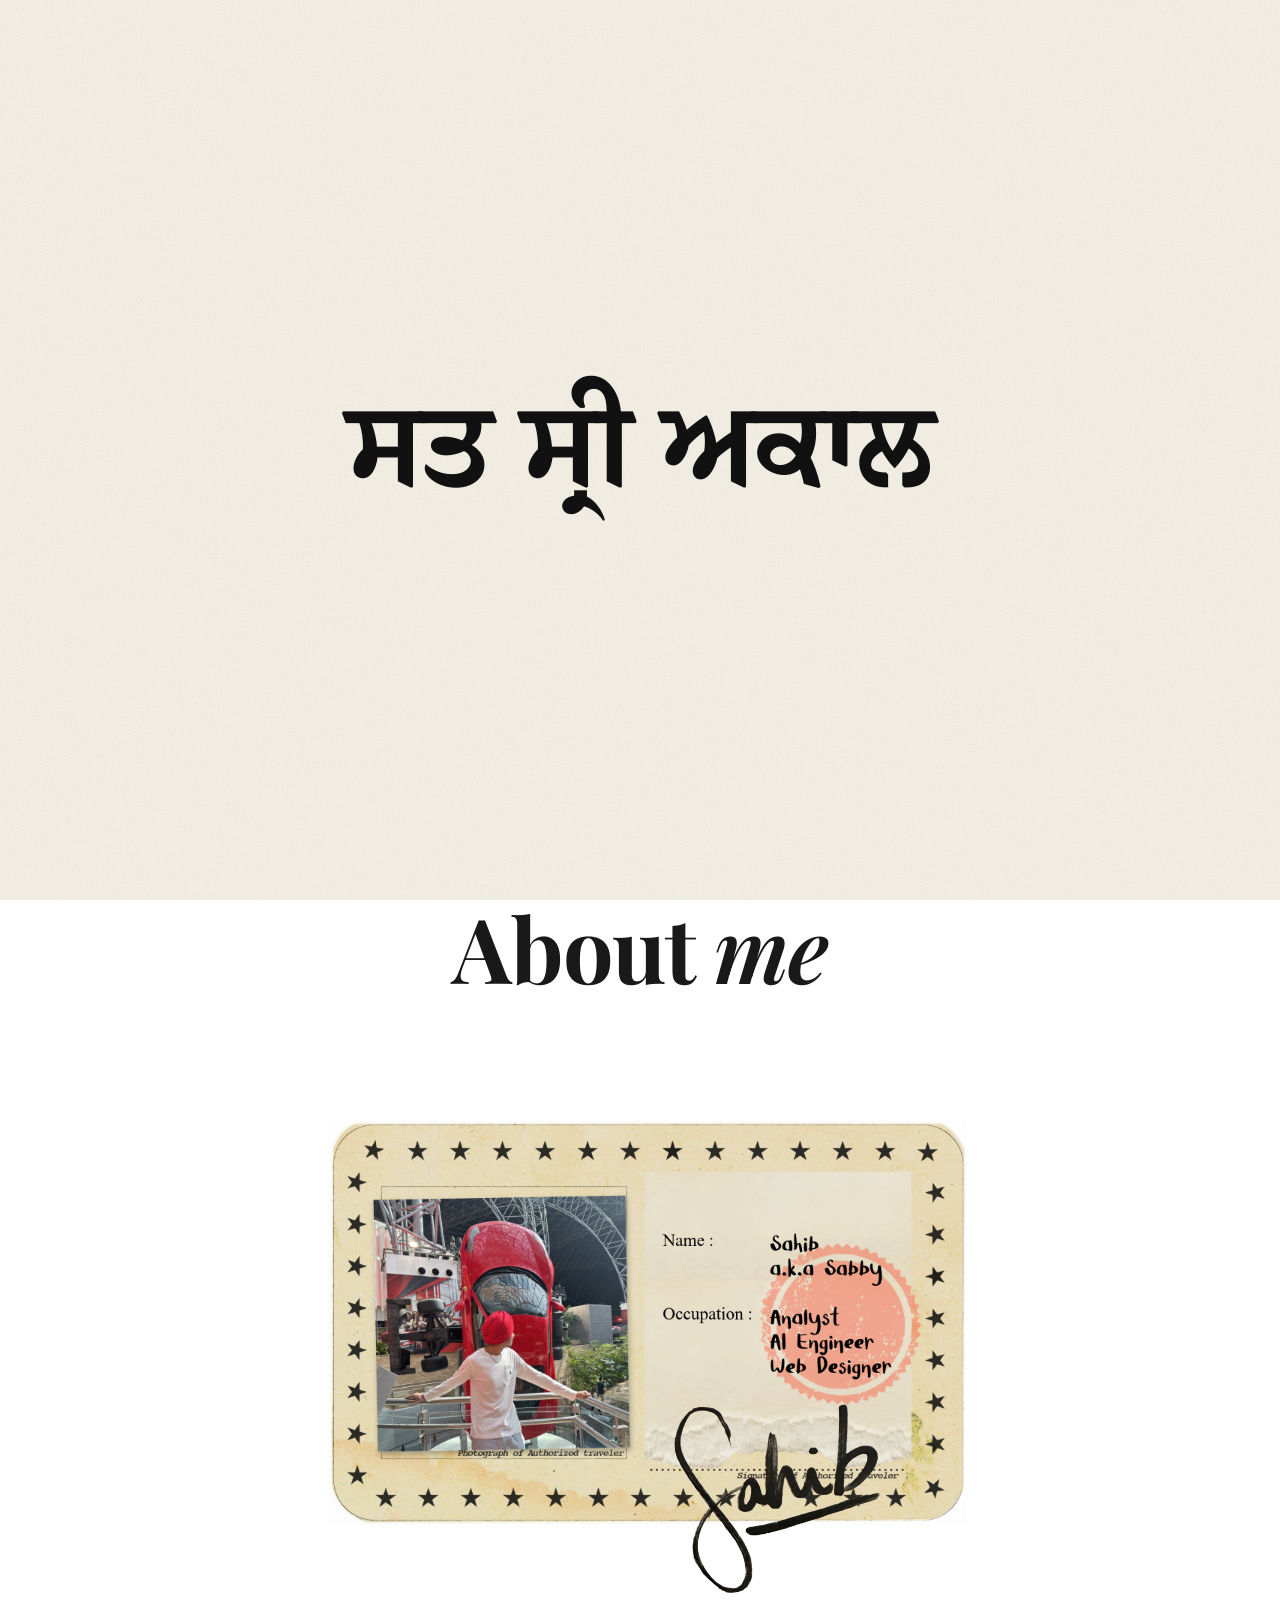
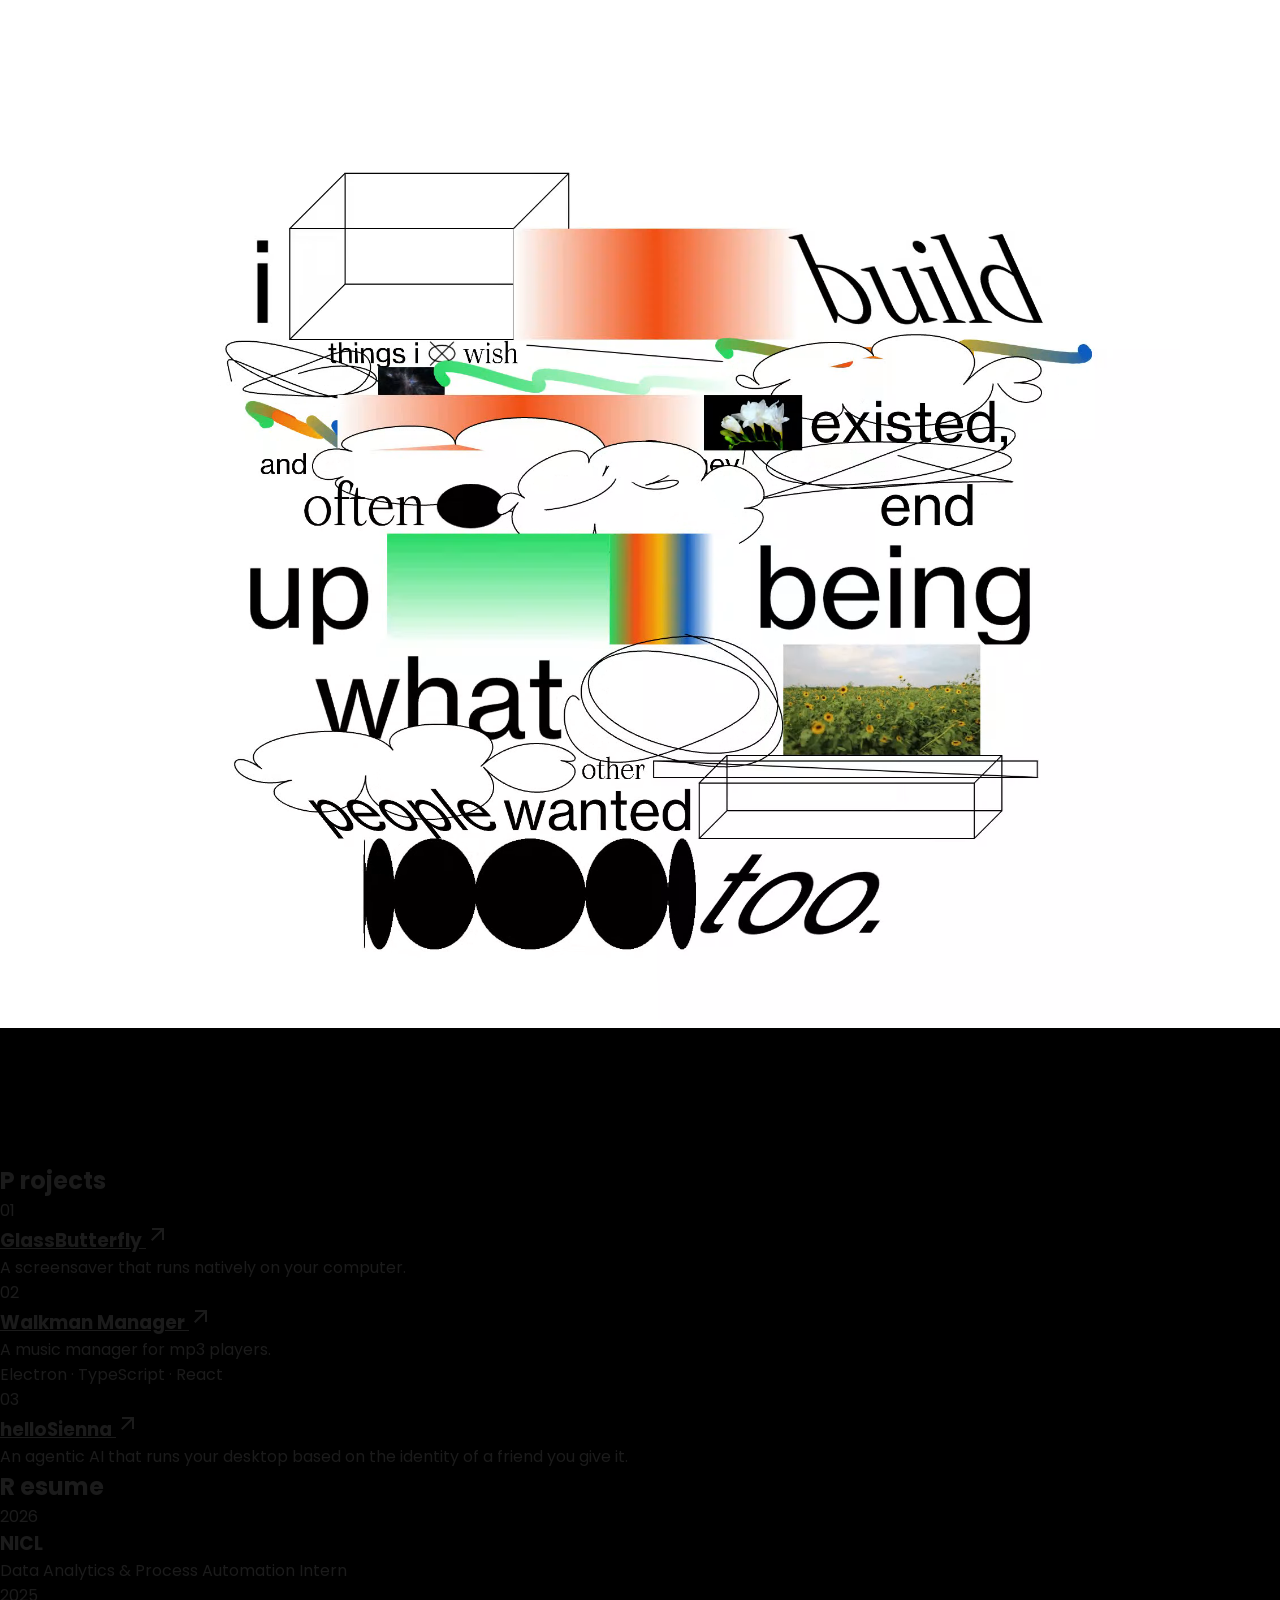
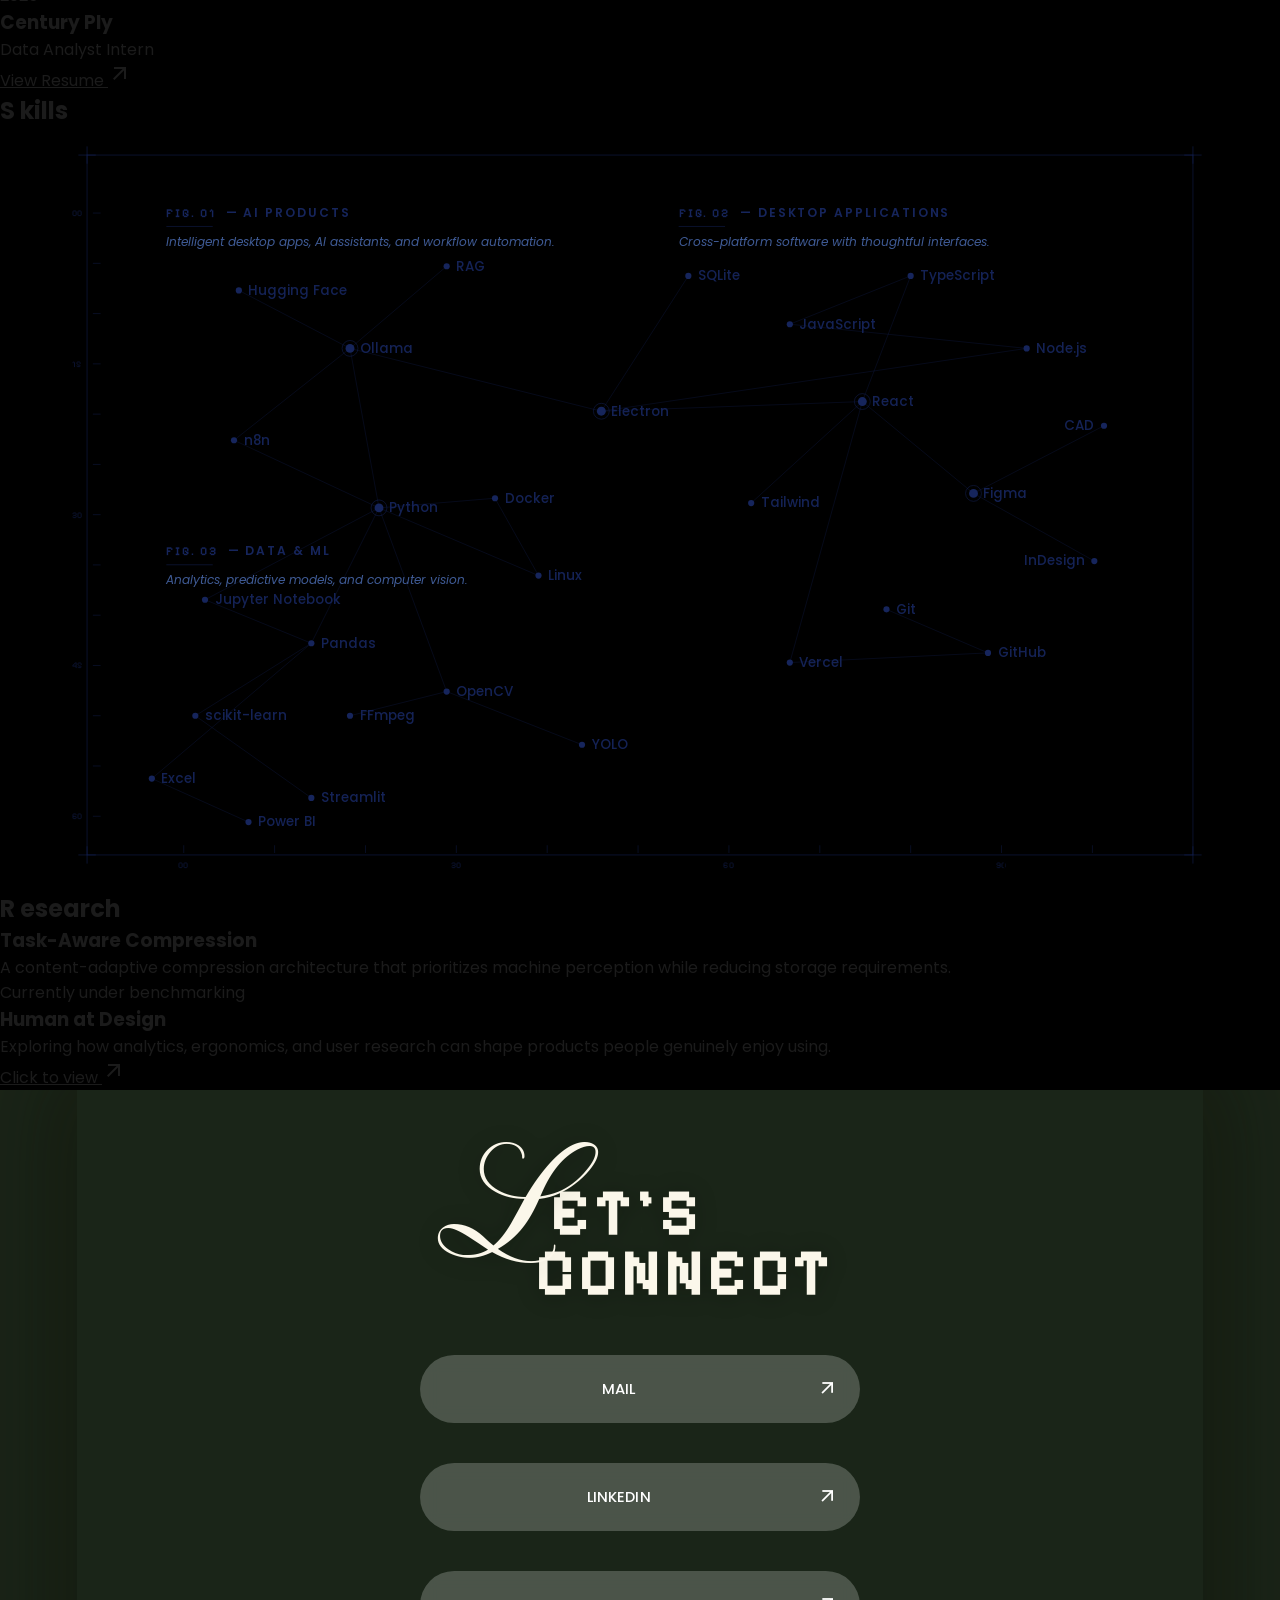
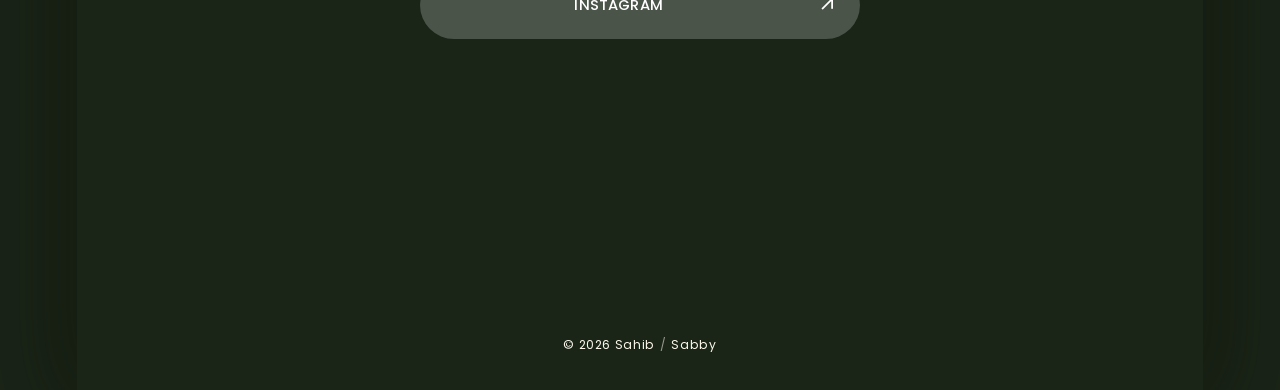
==== index.html @ c828c427 "skills page redesign" ====
<!DOCTYPE html>
<html lang="en" class="no-js">

<head>
    <script>/* as early as possible: marks that JS is alive, so the hero
       header can stay hidden during the intro (fails open without JS) */
    document.documentElement.className =
        document.documentElement.className.replace('no-js', 'js');
    /* self-healing: if hero.js never runs (404, blocked, offline),
       reveal the header anyway so the site is never left without
       navigation. In the normal path hero.js finishes the intro well
       before this timer, so this is a silent no-op. */
    setTimeout(function () {
        if (!document.body.classList.contains('intro-done')) {
            document.body.classList.add('intro-done');
        }
    }, 7000);</script>
    <meta charset="UTF-8">
    <meta name="viewport" content="width=device-width, initial-scale=1.0">
    <meta name="description" content="Sahib Preet Singh — Analyst, Developer & Designer building products where AI, data, design and human experience intersect.">
    <title>Sahib Preet Singh — Analyst · Developer · Designer</title>

    <!-- browser tab / favicon -->
    <link rel="icon" type="image/png" href="assets/logo.png">
    <link rel="apple-touch-icon" href="assets/logo.png">

    <!-- Fonts -->
    <link rel="preconnect" href="https://fonts.googleapis.com">
    <link rel="preconnect" href="https://fonts.gstatic.com" crossorigin>
    <link href="https://fonts.googleapis.com/css2?family=Imperial+Script&family=Pixelify+Sans:wght@400..700&family=Poppins:ital,wght@0,300;0,400;0,500;0,600;0,700;1,400;1,500&family=Playfair+Display:wght@700&family=Noto+Serif+Devanagari:wght@700&family=Noto+Serif+Gurmukhi:wght@700&display=swap" rel="stylesheet">
    <link rel="stylesheet" href="https://fonts.googleapis.com/css2?family=Material+Symbols+Outlined:opsz,wght,FILL,GRAD@20..48,100..700,0..1,-50..200&icon_names=arrow_outward">

    <link rel="stylesheet" href="css/main.css?v=5">
    <link rel="stylesheet" href="css/hero.css?v=6">
    <link rel="stylesheet" href="css/about.css?v=8">
    <link rel="stylesheet" href="css/contact.css?v=2">
    <link rel="stylesheet" href="css/skills.css?v=2">

    <!-- Critical hero fallback: guarantees the full-screen cream hero
         even if a stylesheet is missing, stale-cached, or served with a
         mismatched version. Values mirror css/hero.css — design unchanged. -->
    <style>
        #hero{
            position:relative;
            width:100%;
            height:100vh;
            height:100svh;
            min-height:560px;
            overflow:hidden;
            background:#F5F1E6;
            color:#111111;
        }
        #garden-canvas{
            position:absolute;
            inset:0;
            width:100%;
            height:100%;
            display:block;
            z-index:1;
        }
        #greeting{
            position:absolute;
            inset:0;
            display:flex;
            align-items:center;
            justify-content:center;
            z-index:2;
            pointer-events:none;
        }
        .greet-word{
            font-family:"Playfair Display",Georgia,serif;
            font-weight:700;
            color:#111111;
        }
        .sr-only{
            position:absolute;
            width:1px;
            height:1px;
            margin:-1px;
            padding:0;
            overflow:hidden;
            clip:rect(0 0 0 0);
            white-space:nowrap;
            border:0;
        }
        /* No-JS / JS-error hero: clean cream + readable type.
           Removed by hero.js the instant the script is alive. */
        .hero-fallback{
            position:absolute;
            inset:0;
            z-index:2;
            display:flex;
            flex-direction:column;
            align-items:center;
            justify-content:center;
            text-align:center;
            font-family:"Playfair Display",Georgia,serif;
            color:#111111;
        }
        .hero-fallback__eyebrow{
            margin:0 0 .25em;
            font-size:clamp(18px,2.4vw,30px);
        }
        .hero-fallback__name{
            margin:0;
            font-weight:700;
            line-height:1;
            letter-spacing:-.02em;
            font-size:clamp(64px,12vw,170px);
        }

        /* Header is hidden during the intro whenever JS is alive
           (html.js is set in <head>). Without JS it simply shows. */
        .js .hero-top{
            opacity:0;
            transition:opacity .6s ease .25s;
        }
        .js body.intro-done .hero-top{
            opacity:1;
        }
    </style>
</head>

<body>

    <!-- ================= HERO ================= -->

    <section id="hero">

        <!-- subtle paper grain on the cream background, UNDER the
             Typegarden canvas (background textured, artwork crisp).
             Inline SVG (not a CSS url() filter) so it renders on every
             browser incl. iOS Safari. Self-contained structural styles —
             visible even if stylesheets fail, never interactive. -->
        <svg id="paper-grain" aria-hidden="true"
             style="position:absolute;inset:0;width:100%;height:100%;z-index:0;pointer-events:none;will-change:transform">
            <filter id="paper-noise" x="0" y="0" width="100%" height="100%">
                <feTurbulence type="fractalNoise" baseFrequency="0.9"
                              numOctaves="2" stitchTiles="stitch" result="noise"/>
                <feColorMatrix in="noise" type="matrix"
                    values="0.33 0.33 0.34 0 0
                            0.33 0.33 0.34 0 0
                            0.33 0.33 0.34 0 0
                            0 0 0 0.18 0"/>
            </filter>
            <rect width="100%" height="100%" filter="url(#paper-noise)"/>
        </svg>

        <!-- Typegarden canvas: draws SAHIB + the procedural garden,
             layering plants BEHIND (layer 0) and IN FRONT (layer 1)
             of the letters, exactly like hmm.html -->
        <canvas id="garden-canvas" aria-hidden="true"></canvas>

        <!-- minimalist top bar: appears once the intro finishes -->
        <header class="hero-top">

            <a class="hero-top__name" href="#hero">Sahib&nbsp;Preet&nbsp;Singh</a>

            <nav class="hero-top__nav" aria-label="Section navigation">
                <a href="#about">About</a>
                <a href="#projects">Projects</a>
                <a href="#resume">Resume</a>
                <a href="#skills">Skills</a>
                <a href="#research">Research</a>
                <a href="#socials">Socials</a>
            </nav>

        </header>

        <!-- no-JS / JS-error fallback typography; hero.js removes it -->
        <div class="hero-fallback" id="hero-fallback">
            <p class="hero-fallback__eyebrow">heyy! I&#8217;m</p>
            <p class="hero-fallback__name">SAHIB</p>
        </div>

        <!-- multilingual greeting loop (runs once, then is removed) -->
        <div id="greeting" aria-hidden="true">
            <span class="greet-word" id="greet-word"></span>
        </div>

        <!-- real heading for screen readers + SEO (canvas hero text above) -->
        <h1 class="sr-only">heyyy I&#8217;m Sahib Preet Singh</h1>

    </section>




    <!-- ================= ABOUT ================= -->

    <section id="about" class="section">

        <div class="about-wrap">

            <h2 class="about-title">About <em>me</em></h2>

            <!-- vintage ID card — finished artwork, shown bare (no frame);
                 the handwritten signature is overlaid on top like a
                 physical signing and deliberately hangs past the edge -->
            <figure class="about-card">
                <img src="assets/card.png" width="1920" height="1080"
                     alt="Vintage travel ID card — Sahib a.k.a Sabby, occupation: Analyst, AI Engineer, Web Designer"
                     decoding="async" loading="lazy">
                <img class="about-card__signature" src="assets/signature.png"
                     alt="" aria-hidden="true"
                     decoding="async" loading="lazy">
            </figure>

        </div>

        <!-- animated statement (WebM): the sentence is drawn by the
             animation itself, so it is not repeated as HTML text -->
        <div class="about-statement">
            <video class="about-construct" src="assets/about-construct.webm"
                   autoplay muted loop playsinline
                   preload="metadata"
                   disablepictureinpicture disableremoteplayback
                   aria-label="i build things i wish existed, and they often end up being what other people wanted too."></video>
        </div>

    </section>





    <!-- ================= PROJECTS ================= -->

    <section id="projects" class="section">

        <div class="section__inner">

            <h2 class="section-title" data-reveal>
                <span class="section-title__cap">P</span>
                <span class="section-title__rest">rojects</span>
            </h2>

            <ol class="projects">

                <!-- 01 -->
                <li class="project" data-reveal>
                    <p class="project__index">01</p>
                    <h3 class="project__title">
                        <a href="https://glassbutterfly.vercel.app/" class="arrow-link" target="_blank" rel="noopener">
                            GlassButterfly
                            <span class="arrow material-symbols-outlined" aria-hidden="true">arrow_outward</span>
                        </a>
                    </h3>
                    <p class="project__desc lede">
                        A screensaver that runs natively on your computer.
                    </p>
                    <figure class="project__shot">
                        <img src="assets/glassbutterfly.png" alt="GlassButterfly screenshot"
                             onerror="this.remove()">
                        <span class="placeholder" data-label="assets/glassbutterfly.png"></span>
                    </figure>
                </li>

                <!-- 02 -->
                <li class="project" data-reveal>
                    <p class="project__index">02</p>
                    <h3 class="project__title">
                        <a href="https://github.com/sabby13/Manager" class="arrow-link" target="_blank" rel="noopener">
                            Walkman Manager
                            <span class="arrow material-symbols-outlined" aria-hidden="true">arrow_outward</span>
                        </a>
                    </h3>
                    <p class="project__desc lede">
                        A music manager for mp3 players.
                    </p>
                    <figure class="project__shot">
                        <img src="assets/walkman-manager.png" alt="Walkman Manager screenshot"
                             onerror="this.remove()">
                        <span class="placeholder" data-label="assets/walkman-manager.png"></span>
                    </figure>
                    <p class="project__stack">Electron &middot; TypeScript &middot; React</p>
                </li>

                <!-- 03 -->
                <li class="project" data-reveal>
                    <p class="project__index">03</p>
                    <h3 class="project__title">
                        <a href="https://hellosienna.vercel.app/" class="arrow-link" target="_blank" rel="noopener">
                            helloSienna
                            <span class="arrow material-symbols-outlined" aria-hidden="true">arrow_outward</span>
                        </a>
                    </h3>
                    <p class="project__desc lede">
                        An agentic AI that runs your desktop based on the identity
                        of a friend you give it.
                    </p>
                    <figure class="project__shot">
                        <img src="assets/hellosienna.png" alt="helloSienna screenshot"
                             onerror="this.remove()">
                        <span class="placeholder" data-label="assets/hellosienna.png"></span>
                    </figure>
                </li>

            </ol>

        </div>

    </section>





    <!-- ================= RESUME ================= -->

    <section id="resume" class="section">

        <div class="section__inner">

            <h2 class="section-title" data-reveal>
                <span class="section-title__cap">R</span>
                <span class="section-title__rest">esume</span>
            </h2>

            <ol class="timeline">

                <li class="timeline__item" data-reveal>
                    <span class="timeline__year">2026</span>
                    <div class="timeline__body">
                        <h3 class="timeline__org">NICL</h3>
                        <p class="timeline__role lede">Data Analytics &amp; Process Automation Intern</p>
                    </div>
                </li>

                <li class="timeline__item" data-reveal>
                    <span class="timeline__year">2025</span>
                    <div class="timeline__body">
                        <h3 class="timeline__org">Century Ply</h3>
                        <p class="timeline__role lede">Data Analyst Intern</p>
                    </div>
                </li>

            </ol>

            <div class="resume-cta" data-reveal>
                <a href="assets/Sahib_Analyst_CV.pdf" class="pill arrow-link" target="_blank" rel="noopener">
                    View Resume
                    <span class="arrow material-symbols-outlined" aria-hidden="true">arrow_outward</span>
                </a>
            </div>

        </div>

    </section>





    <!-- ================= SKILLS ================= -->

    <section id="skills" class="section">

        <div class="section__inner">

            <h2 class="section-title section-title--left" data-reveal>
                <span class="section-title__cap">S</span>
                <span class="section-title__rest">kills</span>
            </h2>

        <div class="chart-wrap">

            <!-- desktop: the full plate -->
            <div class="chart-plate">

        <svg class="chart chart--main" viewBox="0 0 1200 790" role="img"
             aria-label="Skills constellation chart: FIG. 01 AI Products, FIG. 02 Desktop Applications, FIG. 03 Data and ML — technologies linked by how they are actually used together">
          <rect class="chart__frame" x="28" y="28" width="1144" height="724"/><g class="chart__reg"><line x1="19" y1="28" x2="37" y2="28"/><line x1="28" y1="19" x2="28" y2="37"/></g><g class="chart__reg"><line x1="1163" y1="28" x2="1181" y2="28"/><line x1="1172" y1="19" x2="1172" y2="37"/></g><g class="chart__reg"><line x1="19" y1="752" x2="37" y2="752"/><line x1="28" y1="743" x2="28" y2="761"/></g><g class="chart__reg"><line x1="1163" y1="752" x2="1181" y2="752"/><line x1="1172" y1="743" x2="1172" y2="761"/></g><line class="chart__tick" x1="34" y1="88" x2="42" y2="88"/><text class="chart__tickno" x="12" y="91">00</text><line class="chart__tick" x1="34" y1="140" x2="42" y2="140"/><line class="chart__tick" x1="34" y1="192" x2="42" y2="192"/><line class="chart__tick" x1="34" y1="244" x2="42" y2="244"/><text class="chart__tickno" x="12" y="247">15</text><line class="chart__tick" x1="34" y1="296" x2="42" y2="296"/><line class="chart__tick" x1="34" y1="348" x2="42" y2="348"/><line class="chart__tick" x1="34" y1="400" x2="42" y2="400"/><text class="chart__tickno" x="12" y="403">30</text><line class="chart__tick" x1="34" y1="452" x2="42" y2="452"/><line class="chart__tick" x1="34" y1="504" x2="42" y2="504"/><line class="chart__tick" x1="34" y1="556" x2="42" y2="556"/><text class="chart__tickno" x="12" y="559">45</text><line class="chart__tick" x1="34" y1="608" x2="42" y2="608"/><line class="chart__tick" x1="34" y1="660" x2="42" y2="660"/><line class="chart__tick" x1="34" y1="712" x2="42" y2="712"/><text class="chart__tickno" x="12" y="715">60</text><line class="chart__tick" x1="128" y1="742" x2="128" y2="750"/><text class="chart__tickno" x="122" y="766">00</text><line class="chart__tick" x1="222" y1="742" x2="222" y2="750"/><line class="chart__tick" x1="316" y1="742" x2="316" y2="750"/><line class="chart__tick" x1="410" y1="742" x2="410" y2="750"/><text class="chart__tickno" x="404" y="766">30</text><line class="chart__tick" x1="504" y1="742" x2="504" y2="750"/><line class="chart__tick" x1="598" y1="742" x2="598" y2="750"/><line class="chart__tick" x1="692" y1="742" x2="692" y2="750"/><text class="chart__tickno" x="686" y="766">60</text><line class="chart__tick" x1="786" y1="742" x2="786" y2="750"/><line class="chart__tick" x1="880" y1="742" x2="880" y2="750"/><line class="chart__tick" x1="974" y1="742" x2="974" y2="750"/><text class="chart__tickno" x="968" y="766">90</text><line class="chart__tick" x1="1068" y1="742" x2="1068" y2="750"/><text class="chart__plate" x="1172" y="766" text-anchor="end">PLATE III &#8212; TOOLS &amp; CRAFT</text>
          <g class="chart__drift">
            <g class="chart__edges"><line class="edge" data-a="python" data-b="ollama" pathLength="1"
            x1="330" y1="400" x2="300" y2="235" style="--d:0.25s"/><line class="edge" data-a="ollama" data-b="rag" pathLength="1"
            x1="300" y1="235" x2="400" y2="150" style="--d:0.28s"/><line class="edge" data-a="ollama" data-b="hf" pathLength="1"
            x1="300" y1="235" x2="185" y2="175" style="--d:0.31s"/><line class="edge" data-a="n8n" data-b="ollama" pathLength="1"
            x1="180" y1="330" x2="300" y2="235" style="--d:0.34s"/><line class="edge" data-a="n8n" data-b="python" pathLength="1"
            x1="180" y1="330" x2="330" y2="400" style="--d:0.37s"/><line class="edge" data-a="electron" data-b="ollama" pathLength="1"
            x1="560" y1="300" x2="300" y2="235" style="--d:0.40s"/><line class="edge" data-a="sqlite" data-b="electron" pathLength="1"
            x1="650" y1="160" x2="560" y2="300" style="--d:0.43s"/><line class="edge" data-a="js" data-b="ts" pathLength="1"
            x1="755" y1="210" x2="880" y2="160" style="--d:0.46s"/><line class="edge" data-a="ts" data-b="react" pathLength="1"
            x1="880" y1="160" x2="830" y2="290" style="--d:0.49s"/><line class="edge" data-a="react" data-b="tailwind" pathLength="1"
            x1="830" y1="290" x2="715" y2="395" style="--d:0.52s"/><line class="edge" data-a="react" data-b="electron" pathLength="1"
            x1="830" y1="290" x2="560" y2="300" style="--d:0.55s"/><line class="edge" data-a="electron" data-b="node" pathLength="1"
            x1="560" y1="300" x2="1000" y2="235" style="--d:0.58s"/><line class="edge" data-a="node" data-b="js" pathLength="1"
            x1="1000" y1="235" x2="755" y2="210" style="--d:0.61s"/><line class="edge" data-a="react" data-b="figma" pathLength="1"
            x1="830" y1="290" x2="945" y2="385" style="--d:0.64s"/><line class="edge" data-a="figma" data-b="cad" pathLength="1"
            x1="945" y1="385" x2="1080" y2="315" style="--d:0.67s"/><line class="edge" data-a="figma" data-b="indesign" pathLength="1"
            x1="945" y1="385" x2="1070" y2="455" style="--d:0.70s"/><line class="edge" data-a="git" data-b="github" pathLength="1"
            x1="855" y1="505" x2="960" y2="550" style="--d:0.73s"/><line class="edge" data-a="github" data-b="vercel" pathLength="1"
            x1="960" y1="550" x2="755" y2="560" style="--d:0.76s"/><line class="edge" data-a="vercel" data-b="react" pathLength="1"
            x1="755" y1="560" x2="830" y2="290" style="--d:0.79s"/><line class="edge" data-a="python" data-b="pandas" pathLength="1"
            x1="330" y1="400" x2="260" y2="540" style="--d:0.82s"/><line class="edge" data-a="pandas" data-b="sklearn" pathLength="1"
            x1="260" y1="540" x2="140" y2="615" style="--d:0.85s"/><line class="edge" data-a="sklearn" data-b="streamlit" pathLength="1"
            x1="140" y1="615" x2="260" y2="700" style="--d:0.88s"/><line class="edge" data-a="python" data-b="jupyter" pathLength="1"
            x1="330" y1="400" x2="150" y2="495" style="--d:0.91s"/><line class="edge" data-a="jupyter" data-b="pandas" pathLength="1"
            x1="150" y1="495" x2="260" y2="540" style="--d:0.94s"/><line class="edge" data-a="python" data-b="opencv" pathLength="1"
            x1="330" y1="400" x2="400" y2="590" style="--d:0.97s"/><line class="edge" data-a="opencv" data-b="yolo" pathLength="1"
            x1="400" y1="590" x2="540" y2="645" style="--d:1.00s"/><line class="edge" data-a="opencv" data-b="ffmpeg" pathLength="1"
            x1="400" y1="590" x2="300" y2="615" style="--d:1.03s"/><line class="edge" data-a="excel" data-b="powerbi" pathLength="1"
            x1="95" y1="680" x2="195" y2="725" style="--d:1.06s"/><line class="edge" data-a="excel" data-b="pandas" pathLength="1"
            x1="95" y1="680" x2="260" y2="540" style="--d:1.09s"/><line class="edge" data-a="python" data-b="linux" pathLength="1"
            x1="330" y1="400" x2="495" y2="470" style="--d:1.12s"/><line class="edge" data-a="linux" data-b="docker" pathLength="1"
            x1="495" y1="470" x2="450" y2="390" style="--d:1.15s"/><line class="edge" data-a="docker" data-b="python" pathLength="1"
            x1="450" y1="390" x2="330" y2="400" style="--d:1.18s"/></g>
            <g class="chart__stars">
      <g class="star" data-id="hf" tabindex="0" role="button"
         aria-label="Hugging Face" style="--d:0.000s"
         transform="translate(185 175)">
        <circle class="star__hit" r="26"/>
        
        <circle class="star__dot" r="3.2"/>
        <text class="star__label" x="10" y="4.5" text-anchor="start" font-size="14">Hugging Face</text>
      </g>
      <g class="star star--hub" data-id="ollama" tabindex="0" role="button"
         aria-label="Ollama" style="--d:0.045s"
         transform="translate(300 235)">
        <circle class="star__hit" r="26"/>
        <circle class="star__ring" r="8.2"/>
        <circle class="star__dot" r="4.6"/>
        <text class="star__label" x="10" y="4.5" text-anchor="start" font-size="14">Ollama</text>
      </g>
      <g class="star" data-id="rag" tabindex="0" role="button"
         aria-label="RAG" style="--d:0.090s"
         transform="translate(400 150)">
        <circle class="star__hit" r="26"/>
        
        <circle class="star__dot" r="3.2"/>
        <text class="star__label" x="10" y="4.5" text-anchor="start" font-size="14">RAG</text>
      </g>
      <g class="star" data-id="n8n" tabindex="0" role="button"
         aria-label="n8n" style="--d:0.135s"
         transform="translate(180 330)">
        <circle class="star__hit" r="26"/>
        
        <circle class="star__dot" r="3.2"/>
        <text class="star__label" x="10" y="4.5" text-anchor="start" font-size="14">n8n</text>
      </g>
      <g class="star star--hub" data-id="python" tabindex="0" role="button"
         aria-label="Python" style="--d:0.180s"
         transform="translate(330 400)">
        <circle class="star__hit" r="26"/>
        <circle class="star__ring" r="8.2"/>
        <circle class="star__dot" r="4.6"/>
        <text class="star__label" x="10" y="4.5" text-anchor="start" font-size="14">Python</text>
      </g>
      <g class="star star--hub" data-id="electron" tabindex="0" role="button"
         aria-label="Electron" style="--d:0.225s"
         transform="translate(560 300)">
        <circle class="star__hit" r="26"/>
        <circle class="star__ring" r="8.2"/>
        <circle class="star__dot" r="4.6"/>
        <text class="star__label" x="10" y="4.5" text-anchor="start" font-size="14">Electron</text>
      </g>
      <g class="star" data-id="sqlite" tabindex="0" role="button"
         aria-label="SQLite" style="--d:0.270s"
         transform="translate(650 160)">
        <circle class="star__hit" r="26"/>
        
        <circle class="star__dot" r="3.2"/>
        <text class="star__label" x="10" y="4.5" text-anchor="start" font-size="14">SQLite</text>
      </g>
      <g class="star" data-id="js" tabindex="0" role="button"
         aria-label="JavaScript" style="--d:0.315s"
         transform="translate(755 210)">
        <circle class="star__hit" r="26"/>
        
        <circle class="star__dot" r="3.2"/>
        <text class="star__label" x="10" y="4.5" text-anchor="start" font-size="14">JavaScript</text>
      </g>
      <g class="star" data-id="ts" tabindex="0" role="button"
         aria-label="TypeScript" style="--d:0.360s"
         transform="translate(880 160)">
        <circle class="star__hit" r="26"/>
        
        <circle class="star__dot" r="3.2"/>
        <text class="star__label" x="10" y="4.5" text-anchor="start" font-size="14">TypeScript</text>
      </g>
      <g class="star star--hub" data-id="react" tabindex="0" role="button"
         aria-label="React" style="--d:0.405s"
         transform="translate(830 290)">
        <circle class="star__hit" r="26"/>
        <circle class="star__ring" r="8.2"/>
        <circle class="star__dot" r="4.6"/>
        <text class="star__label" x="10" y="4.5" text-anchor="start" font-size="14">React</text>
      </g>
      <g class="star" data-id="node" tabindex="0" role="button"
         aria-label="Node.js" style="--d:0.450s"
         transform="translate(1000 235)">
        <circle class="star__hit" r="26"/>
        
        <circle class="star__dot" r="3.2"/>
        <text class="star__label" x="10" y="4.5" text-anchor="start" font-size="14">Node.js</text>
      </g>
      <g class="star" data-id="tailwind" tabindex="0" role="button"
         aria-label="Tailwind" style="--d:0.495s"
         transform="translate(715 395)">
        <circle class="star__hit" r="26"/>
        
        <circle class="star__dot" r="3.2"/>
        <text class="star__label" x="10" y="4.5" text-anchor="start" font-size="14">Tailwind</text>
      </g>
      <g class="star star--hub" data-id="figma" tabindex="0" role="button"
         aria-label="Figma" style="--d:0.540s"
         transform="translate(945 385)">
        <circle class="star__hit" r="26"/>
        <circle class="star__ring" r="8.2"/>
        <circle class="star__dot" r="4.6"/>
        <text class="star__label" x="10" y="4.5" text-anchor="start" font-size="14">Figma</text>
      </g>
      <g class="star" data-id="cad" tabindex="0" role="button"
         aria-label="CAD" style="--d:0.585s"
         transform="translate(1080 315)">
        <circle class="star__hit" r="26"/>
        
        <circle class="star__dot" r="3.2"/>
        <text class="star__label" x="-10" y="4.5" text-anchor="end" font-size="14">CAD</text>
      </g>
      <g class="star" data-id="indesign" tabindex="0" role="button"
         aria-label="InDesign" style="--d:0.630s"
         transform="translate(1070 455)">
        <circle class="star__hit" r="26"/>
        
        <circle class="star__dot" r="3.2"/>
        <text class="star__label" x="-10" y="4.5" text-anchor="end" font-size="14">InDesign</text>
      </g>
      <g class="star" data-id="git" tabindex="0" role="button"
         aria-label="Git" style="--d:0.675s"
         transform="translate(855 505)">
        <circle class="star__hit" r="26"/>
        
        <circle class="star__dot" r="3.2"/>
        <text class="star__label" x="10" y="4.5" text-anchor="start" font-size="14">Git</text>
      </g>
      <g class="star" data-id="github" tabindex="0" role="button"
         aria-label="GitHub" style="--d:0.720s"
         transform="translate(960 550)">
        <circle class="star__hit" r="26"/>
        
        <circle class="star__dot" r="3.2"/>
        <text class="star__label" x="10" y="4.5" text-anchor="start" font-size="14">GitHub</text>
      </g>
      <g class="star" data-id="vercel" tabindex="0" role="button"
         aria-label="Vercel" style="--d:0.765s"
         transform="translate(755 560)">
        <circle class="star__hit" r="26"/>
        
        <circle class="star__dot" r="3.2"/>
        <text class="star__label" x="10" y="4.5" text-anchor="start" font-size="14">Vercel</text>
      </g>
      <g class="star" data-id="jupyter" tabindex="0" role="button"
         aria-label="Jupyter Notebook" style="--d:0.810s"
         transform="translate(150 495)">
        <circle class="star__hit" r="26"/>
        
        <circle class="star__dot" r="3.2"/>
        <text class="star__label" x="10" y="4.5" text-anchor="start" font-size="14">Jupyter Notebook</text>
      </g>
      <g class="star" data-id="pandas" tabindex="0" role="button"
         aria-label="Pandas" style="--d:0.855s"
         transform="translate(260 540)">
        <circle class="star__hit" r="26"/>
        
        <circle class="star__dot" r="3.2"/>
        <text class="star__label" x="10" y="4.5" text-anchor="start" font-size="14">Pandas</text>
      </g>
      <g class="star" data-id="sklearn" tabindex="0" role="button"
         aria-label="scikit-learn" style="--d:0.900s"
         transform="translate(140 615)">
        <circle class="star__hit" r="26"/>
        
        <circle class="star__dot" r="3.2"/>
        <text class="star__label" x="10" y="4.5" text-anchor="start" font-size="14">scikit-learn</text>
      </g>
      <g class="star" data-id="streamlit" tabindex="0" role="button"
         aria-label="Streamlit" style="--d:0.945s"
         transform="translate(260 700)">
        <circle class="star__hit" r="26"/>
        
        <circle class="star__dot" r="3.2"/>
        <text class="star__label" x="10" y="4.5" text-anchor="start" font-size="14">Streamlit</text>
      </g>
      <g class="star" data-id="excel" tabindex="0" role="button"
         aria-label="Excel" style="--d:0.990s"
         transform="translate(95 680)">
        <circle class="star__hit" r="26"/>
        
        <circle class="star__dot" r="3.2"/>
        <text class="star__label" x="10" y="4.5" text-anchor="start" font-size="14">Excel</text>
      </g>
      <g class="star" data-id="powerbi" tabindex="0" role="button"
         aria-label="Power BI" style="--d:1.035s"
         transform="translate(195 725)">
        <circle class="star__hit" r="26"/>
        
        <circle class="star__dot" r="3.2"/>
        <text class="star__label" x="10" y="4.5" text-anchor="start" font-size="14">Power BI</text>
      </g>
      <g class="star" data-id="opencv" tabindex="0" role="button"
         aria-label="OpenCV" style="--d:1.080s"
         transform="translate(400 590)">
        <circle class="star__hit" r="26"/>
        
        <circle class="star__dot" r="3.2"/>
        <text class="star__label" x="10" y="4.5" text-anchor="start" font-size="14">OpenCV</text>
      </g>
      <g class="star" data-id="yolo" tabindex="0" role="button"
         aria-label="YOLO" style="--d:1.125s"
         transform="translate(540 645)">
        <circle class="star__hit" r="26"/>
        
        <circle class="star__dot" r="3.2"/>
        <text class="star__label" x="10" y="4.5" text-anchor="start" font-size="14">YOLO</text>
      </g>
      <g class="star" data-id="ffmpeg" tabindex="0" role="button"
         aria-label="FFmpeg" style="--d:1.170s"
         transform="translate(300 615)">
        <circle class="star__hit" r="26"/>
        
        <circle class="star__dot" r="3.2"/>
        <text class="star__label" x="10" y="4.5" text-anchor="start" font-size="14">FFmpeg</text>
      </g>
      <g class="star" data-id="linux" tabindex="0" role="button"
         aria-label="Linux" style="--d:1.215s"
         transform="translate(495 470)">
        <circle class="star__hit" r="26"/>
        
        <circle class="star__dot" r="3.2"/>
        <text class="star__label" x="10" y="4.5" text-anchor="start" font-size="14">Linux</text>
      </g>
      <g class="star" data-id="docker" tabindex="0" role="button"
         aria-label="Docker" style="--d:1.260s"
         transform="translate(450 390)">
        <circle class="star__hit" r="26"/>
        
        <circle class="star__dot" r="3.2"/>
        <text class="star__label" x="10" y="4.5" text-anchor="start" font-size="14">Docker</text>
      </g></g>
          </g>
          <g class="chart__figs">
            
      <g class="chart__fig">
        <text class="chart__figline" x="110" y="88"><tspan class="chart__figno">FIG. 01</tspan><tspan dx="10">&#8212; AI PRODUCTS</tspan></text>
        <line class="chart__figrule" x1="110" y1="98" x2="158" y2="98"/>
        <text class="chart__figdesc" x="110" y="118">Intelligent desktop apps, AI assistants, and workflow automation.</text>
      </g>
            
      <g class="chart__fig">
        <text class="chart__figline" x="640" y="88"><tspan class="chart__figno">FIG. 02</tspan><tspan dx="10">&#8212; DESKTOP APPLICATIONS</tspan></text>
        <line class="chart__figrule" x1="640" y1="98" x2="688" y2="98"/>
        <text class="chart__figdesc" x="640" y="118">Cross-platform software with thoughtful interfaces.</text>
      </g>
            
      <g class="chart__fig">
        <text class="chart__figline" x="110" y="438"><tspan class="chart__figno">FIG. 03</tspan><tspan dx="10">&#8212; DATA & ML</tspan></text>
        <line class="chart__figrule" x1="110" y1="448" x2="158" y2="448"/>
        <text class="chart__figdesc" x="110" y="468">Analytics, predictive models, and computer vision.</text>
      </g>
          </g>
        </svg>
            </div>

            <!-- mobile: stacked mini-plates (same constellations, re-laid-out) -->

        <div class="chart-minis">
          
        <figure class="chart-mini">
          <figcaption class="chart-mini__cap">
            <span class="chart-mini__no">FIG. 01</span> &#8212; AI PRODUCTS
            <span class="chart-mini__desc">Intelligent desktop apps, AI assistants, and workflow automation.</span>
          </figcaption>
          <svg class="chart chart--mini" viewBox="0 0 400 430" role="img" aria-label="FIG. 01 AI PRODUCTS constellation">
            <g class="chart__drift">
              <g class="chart__edges">
            <line class="edge" data-a="python" data-b="ollama" pathLength="1" x1="167.6" y1="323.3" x2="143.3" y2="189.6" style="--d:0.25s"/>
            <line class="edge" data-a="ollama" data-b="rag" pathLength="1" x1="143.3" y1="189.6" x2="224.3" y2="120.7" style="--d:0.29s"/>
            <line class="edge" data-a="ollama" data-b="hf" pathLength="1" x1="143.3" y1="189.6" x2="50.1" y2="140.9" style="--d:0.33s"/>
            <line class="edge" data-a="n8n" data-b="ollama" pathLength="1" x1="46" y1="266.6" x2="143.3" y2="189.6" style="--d:0.37s"/>
            <line class="edge" data-a="n8n" data-b="python" pathLength="1" x1="46" y1="266.6" x2="167.6" y2="323.3" style="--d:0.41s"/>
            <line class="edge" data-a="electron" data-b="ollama" pathLength="1" x1="354" y1="242.3" x2="143.3" y2="189.6" style="--d:0.45s"/>
            <g class="star" data-id="hf" tabindex="0" role="button" aria-label="Hugging Face" style="--d:0.000s" transform="translate(50.1 140.9)">
              <circle class="star__hit" r="24"/>
              <circle class="star__dot" r="3.1"/>
              <text class="star__label" x="9" y="4.5" text-anchor="start" font-size="14.5">Hugging Face</text>
            </g>
            <g class="star star--hub" data-id="ollama" tabindex="0" role="button" aria-label="Ollama" style="--d:0.050s" transform="translate(143.3 189.6)">
              <circle class="star__hit" r="24"/><circle class="star__ring" r="8.2"/>
              <circle class="star__dot" r="4.4"/>
              <text class="star__label" x="9" y="4.5" text-anchor="start" font-size="14.5">Ollama</text>
            </g>
            <g class="star" data-id="rag" tabindex="0" role="button" aria-label="RAG" style="--d:0.100s" transform="translate(224.3 120.7)">
              <circle class="star__hit" r="24"/>
              <circle class="star__dot" r="3.1"/>
              <text class="star__label" x="9" y="4.5" text-anchor="start" font-size="14.5">RAG</text>
            </g>
            <g class="star" data-id="n8n" tabindex="0" role="button" aria-label="n8n" style="--d:0.150s" transform="translate(46 266.6)">
              <circle class="star__hit" r="24"/>
              <circle class="star__dot" r="3.1"/>
              <text class="star__label" x="9" y="4.5" text-anchor="start" font-size="14.5">n8n</text>
            </g>
            <g class="star star--hub" data-id="python" tabindex="0" role="button" aria-label="Python" style="--d:0.200s" transform="translate(167.6 323.3)">
              <circle class="star__hit" r="24"/><circle class="star__ring" r="8.2"/>
              <circle class="star__dot" r="4.4"/>
              <text class="star__label" x="9" y="4.5" text-anchor="start" font-size="14.5">Python</text>
            </g>
            <g class="star star--hub" data-id="electron" tabindex="0" role="button" aria-label="Electron" style="--d:0.250s" transform="translate(354 242.3)">
              <circle class="star__hit" r="24"/><circle class="star__ring" r="8.2"/>
              <circle class="star__dot" r="4.4"/>
              <text class="star__label" x="-9" y="4.5" text-anchor="end" font-size="14.5">Electron</text>
            </g>
              </g>
            </g>
          </svg>
        </figure>
        <figure class="chart-mini">
          <figcaption class="chart-mini__cap">
            <span class="chart-mini__no">FIG. 02</span> &#8212; DESKTOP APPLICATIONS
            <span class="chart-mini__desc">Cross-platform software with thoughtful interfaces.</span>
          </figcaption>
          <svg class="chart chart--mini" viewBox="0 0 400 430" role="img" aria-label="FIG. 02 DESKTOP APPLICATIONS constellation">
            <g class="chart__drift">
              <g class="chart__edges">
            <line class="edge" data-a="sqlite" data-b="electron" pathLength="1" x1="99.3" y1="103.5" x2="46" y2="186.5" style="--d:0.25s"/>
            <line class="edge" data-a="js" data-b="ts" pathLength="1" x1="161.5" y1="133.2" x2="235.5" y2="103.5" style="--d:0.29s"/>
            <line class="edge" data-a="ts" data-b="react" pathLength="1" x1="235.5" y1="103.5" x2="205.9" y2="180.5" style="--d:0.33s"/>
            <line class="edge" data-a="react" data-b="tailwind" pathLength="1" x1="205.9" y1="180.5" x2="137.8" y2="242.7" style="--d:0.37s"/>
            <line class="edge" data-a="react" data-b="electron" pathLength="1" x1="205.9" y1="180.5" x2="46" y2="186.5" style="--d:0.41s"/>
            <line class="edge" data-a="electron" data-b="node" pathLength="1" x1="46" y1="186.5" x2="306.6" y2="148" style="--d:0.45s"/>
            <line class="edge" data-a="node" data-b="js" pathLength="1" x1="306.6" y1="148" x2="161.5" y2="133.2" style="--d:0.49s"/>
            <line class="edge" data-a="react" data-b="figma" pathLength="1" x1="205.9" y1="180.5" x2="274" y2="236.8" style="--d:0.53s"/>
            <line class="edge" data-a="figma" data-b="cad" pathLength="1" x1="274" y1="236.8" x2="354" y2="195.3" style="--d:0.57s"/>
            <line class="edge" data-a="figma" data-b="indesign" pathLength="1" x1="274" y1="236.8" x2="348.1" y2="278.3" style="--d:0.61s"/>
            <line class="edge" data-a="git" data-b="github" pathLength="1" x1="220.7" y1="307.9" x2="282.9" y2="334.5" style="--d:0.65s"/>
            <line class="edge" data-a="github" data-b="vercel" pathLength="1" x1="282.9" y1="334.5" x2="161.5" y2="340.5" style="--d:0.69s"/>
            <line class="edge" data-a="vercel" data-b="react" pathLength="1" x1="161.5" y1="340.5" x2="205.9" y2="180.5" style="--d:0.73s"/>
            <g class="star star--hub" data-id="electron" tabindex="0" role="button" aria-label="Electron" style="--d:0.000s" transform="translate(46 186.5)">
              <circle class="star__hit" r="24"/><circle class="star__ring" r="8.2"/>
              <circle class="star__dot" r="4.4"/>
              <text class="star__label" x="9" y="4.5" text-anchor="start" font-size="14.5">Electron</text>
            </g>
            <g class="star" data-id="sqlite" tabindex="0" role="button" aria-label="SQLite" style="--d:0.050s" transform="translate(99.3 103.5)">
              <circle class="star__hit" r="24"/>
              <circle class="star__dot" r="3.1"/>
              <text class="star__label" x="9" y="4.5" text-anchor="start" font-size="14.5">SQLite</text>
            </g>
            <g class="star" data-id="js" tabindex="0" role="button" aria-label="JavaScript" style="--d:0.100s" transform="translate(161.5 133.2)">
              <circle class="star__hit" r="24"/>
              <circle class="star__dot" r="3.1"/>
              <text class="star__label" x="9" y="4.5" text-anchor="start" font-size="14.5">JavaScript</text>
            </g>
            <g class="star" data-id="ts" tabindex="0" role="button" aria-label="TypeScript" style="--d:0.150s" transform="translate(235.5 103.5)">
              <circle class="star__hit" r="24"/>
              <circle class="star__dot" r="3.1"/>
              <text class="star__label" x="9" y="4.5" text-anchor="start" font-size="14.5">TypeScript</text>
            </g>
            <g class="star star--hub" data-id="react" tabindex="0" role="button" aria-label="React" style="--d:0.200s" transform="translate(205.9 180.5)">
              <circle class="star__hit" r="24"/><circle class="star__ring" r="8.2"/>
              <circle class="star__dot" r="4.4"/>
              <text class="star__label" x="9" y="4.5" text-anchor="start" font-size="14.5">React</text>
            </g>
            <g class="star" data-id="node" tabindex="0" role="button" aria-label="Node.js" style="--d:0.250s" transform="translate(306.6 148)">
              <circle class="star__hit" r="24"/>
              <circle class="star__dot" r="3.1"/>
              <text class="star__label" x="-9" y="4.5" text-anchor="end" font-size="14.5">Node.js</text>
            </g>
            <g class="star" data-id="tailwind" tabindex="0" role="button" aria-label="Tailwind" style="--d:0.300s" transform="translate(137.8 242.7)">
              <circle class="star__hit" r="24"/>
              <circle class="star__dot" r="3.1"/>
              <text class="star__label" x="9" y="4.5" text-anchor="start" font-size="14.5">Tailwind</text>
            </g>
            <g class="star star--hub" data-id="figma" tabindex="0" role="button" aria-label="Figma" style="--d:0.350s" transform="translate(274 236.8)">
              <circle class="star__hit" r="24"/><circle class="star__ring" r="8.2"/>
              <circle class="star__dot" r="4.4"/>
              <text class="star__label" x="-9" y="4.5" text-anchor="end" font-size="14.5">Figma</text>
            </g>
            <g class="star" data-id="cad" tabindex="0" role="button" aria-label="CAD" style="--d:0.400s" transform="translate(354 195.3)">
              <circle class="star__hit" r="24"/>
              <circle class="star__dot" r="3.1"/>
              <text class="star__label" x="-9" y="4.5" text-anchor="end" font-size="14.5">CAD</text>
            </g>
            <g class="star" data-id="indesign" tabindex="0" role="button" aria-label="InDesign" style="--d:0.450s" transform="translate(348.1 278.3)">
              <circle class="star__hit" r="24"/>
              <circle class="star__dot" r="3.1"/>
              <text class="star__label" x="-9" y="4.5" text-anchor="end" font-size="14.5">InDesign</text>
            </g>
            <g class="star" data-id="git" tabindex="0" role="button" aria-label="Git" style="--d:0.500s" transform="translate(220.7 307.9)">
              <circle class="star__hit" r="24"/>
              <circle class="star__dot" r="3.1"/>
              <text class="star__label" x="9" y="4.5" text-anchor="start" font-size="14.5">Git</text>
            </g>
            <g class="star" data-id="github" tabindex="0" role="button" aria-label="GitHub" style="--d:0.550s" transform="translate(282.9 334.5)">
              <circle class="star__hit" r="24"/>
              <circle class="star__dot" r="3.1"/>
              <text class="star__label" x="-9" y="4.5" text-anchor="end" font-size="14.5">GitHub</text>
            </g>
            <g class="star" data-id="vercel" tabindex="0" role="button" aria-label="Vercel" style="--d:0.600s" transform="translate(161.5 340.5)">
              <circle class="star__hit" r="24"/>
              <circle class="star__dot" r="3.1"/>
              <text class="star__label" x="9" y="4.5" text-anchor="start" font-size="14.5">Vercel</text>
            </g>
              </g>
            </g>
          </svg>
        </figure>
        <figure class="chart-mini">
          <figcaption class="chart-mini__cap">
            <span class="chart-mini__no">FIG. 03</span> &#8212; DATA & ML
            <span class="chart-mini__desc">Analytics, predictive models, and computer vision.</span>
          </figcaption>
          <svg class="chart chart--mini" viewBox="0 0 400 430" role="img" aria-label="FIG. 03 DATA & ML constellation">
            <g class="chart__drift">
              <g class="chart__edges">
            <line class="edge" data-a="python" data-b="pandas" pathLength="1" x1="208.7" y1="113" x2="160.2" y2="209.9" style="--d:0.25s"/>
            <line class="edge" data-a="pandas" data-b="sklearn" pathLength="1" x1="160.2" y1="209.9" x2="77.1" y2="261.8" style="--d:0.29s"/>
            <line class="edge" data-a="sklearn" data-b="streamlit" pathLength="1" x1="77.1" y1="261.8" x2="160.2" y2="320.6" style="--d:0.33s"/>
            <line class="edge" data-a="python" data-b="jupyter" pathLength="1" x1="208.7" y1="113" x2="84.1" y2="178.7" style="--d:0.37s"/>
            <line class="edge" data-a="jupyter" data-b="pandas" pathLength="1" x1="84.1" y1="178.7" x2="160.2" y2="209.9" style="--d:0.41s"/>
            <line class="edge" data-a="python" data-b="opencv" pathLength="1" x1="208.7" y1="113" x2="257.1" y2="244.5" style="--d:0.45s"/>
            <line class="edge" data-a="opencv" data-b="yolo" pathLength="1" x1="257.1" y1="244.5" x2="354" y2="282.6" style="--d:0.49s"/>
            <line class="edge" data-a="opencv" data-b="ffmpeg" pathLength="1" x1="257.1" y1="244.5" x2="187.9" y2="261.8" style="--d:0.53s"/>
            <line class="edge" data-a="excel" data-b="powerbi" pathLength="1" x1="46" y1="306.8" x2="115.2" y2="337.9" style="--d:0.57s"/>
            <line class="edge" data-a="excel" data-b="pandas" pathLength="1" x1="46" y1="306.8" x2="160.2" y2="209.9" style="--d:0.61s"/>
            <line class="edge" data-a="python" data-b="linux" pathLength="1" x1="208.7" y1="113" x2="322.9" y2="161.4" style="--d:0.65s"/>
            <line class="edge" data-a="linux" data-b="docker" pathLength="1" x1="322.9" y1="161.4" x2="291.7" y2="106.1" style="--d:0.69s"/>
            <line class="edge" data-a="docker" data-b="python" pathLength="1" x1="291.7" y1="106.1" x2="208.7" y2="113" style="--d:0.73s"/>
            <g class="star star--hub" data-id="python" tabindex="0" role="button" aria-label="Python" style="--d:0.000s" transform="translate(208.7 113)">
              <circle class="star__hit" r="24"/><circle class="star__ring" r="8.2"/>
              <circle class="star__dot" r="4.4"/>
              <text class="star__label" x="9" y="4.5" text-anchor="start" font-size="14.5">Python</text>
            </g>
            <g class="star" data-id="jupyter" tabindex="0" role="button" aria-label="Jupyter Notebook" style="--d:0.050s" transform="translate(84.1 178.7)">
              <circle class="star__hit" r="24"/>
              <circle class="star__dot" r="3.1"/>
              <text class="star__label" x="9" y="4.5" text-anchor="start" font-size="14.5">Jupyter Notebook</text>
            </g>
            <g class="star" data-id="pandas" tabindex="0" role="button" aria-label="Pandas" style="--d:0.100s" transform="translate(160.2 209.9)">
              <circle class="star__hit" r="24"/>
              <circle class="star__dot" r="3.1"/>
              <text class="star__label" x="9" y="4.5" text-anchor="start" font-size="14.5">Pandas</text>
            </g>
            <g class="star" data-id="sklearn" tabindex="0" role="button" aria-label="scikit-learn" style="--d:0.150s" transform="translate(77.1 261.8)">
              <circle class="star__hit" r="24"/>
              <circle class="star__dot" r="3.1"/>
              <text class="star__label" x="9" y="4.5" text-anchor="start" font-size="14.5">scikit-learn</text>
            </g>
            <g class="star" data-id="streamlit" tabindex="0" role="button" aria-label="Streamlit" style="--d:0.200s" transform="translate(160.2 320.6)">
              <circle class="star__hit" r="24"/>
              <circle class="star__dot" r="3.1"/>
              <text class="star__label" x="9" y="4.5" text-anchor="start" font-size="14.5">Streamlit</text>
            </g>
            <g class="star" data-id="excel" tabindex="0" role="button" aria-label="Excel" style="--d:0.250s" transform="translate(46 306.8)">
              <circle class="star__hit" r="24"/>
              <circle class="star__dot" r="3.1"/>
              <text class="star__label" x="9" y="4.5" text-anchor="start" font-size="14.5">Excel</text>
            </g>
            <g class="star" data-id="powerbi" tabindex="0" role="button" aria-label="Power BI" style="--d:0.300s" transform="translate(115.2 337.9)">
              <circle class="star__hit" r="24"/>
              <circle class="star__dot" r="3.1"/>
              <text class="star__label" x="9" y="4.5" text-anchor="start" font-size="14.5">Power BI</text>
            </g>
            <g class="star" data-id="opencv" tabindex="0" role="button" aria-label="OpenCV" style="--d:0.350s" transform="translate(257.1 244.5)">
              <circle class="star__hit" r="24"/>
              <circle class="star__dot" r="3.1"/>
              <text class="star__label" x="-9" y="4.5" text-anchor="end" font-size="14.5">OpenCV</text>
            </g>
            <g class="star" data-id="yolo" tabindex="0" role="button" aria-label="YOLO" style="--d:0.400s" transform="translate(354 282.6)">
              <circle class="star__hit" r="24"/>
              <circle class="star__dot" r="3.1"/>
              <text class="star__label" x="-9" y="4.5" text-anchor="end" font-size="14.5">YOLO</text>
            </g>
            <g class="star" data-id="ffmpeg" tabindex="0" role="button" aria-label="FFmpeg" style="--d:0.450s" transform="translate(187.9 261.8)">
              <circle class="star__hit" r="24"/>
              <circle class="star__dot" r="3.1"/>
              <text class="star__label" x="9" y="4.5" text-anchor="start" font-size="14.5">FFmpeg</text>
            </g>
            <g class="star" data-id="linux" tabindex="0" role="button" aria-label="Linux" style="--d:0.500s" transform="translate(322.9 161.4)">
              <circle class="star__hit" r="24"/>
              <circle class="star__dot" r="3.1"/>
              <text class="star__label" x="-9" y="4.5" text-anchor="end" font-size="14.5">Linux</text>
            </g>
            <g class="star" data-id="docker" tabindex="0" role="button" aria-label="Docker" style="--d:0.550s" transform="translate(291.7 106.1)">
              <circle class="star__hit" r="24"/>
              <circle class="star__dot" r="3.1"/>
              <text class="star__label" x="-9" y="-10" text-anchor="end" font-size="14.5">Docker</text>
            </g>
              </g>
            </g>
          </svg>
        </figure>
        </div>

        </div>

        </div>

    </section>



<!-- ================= RESEARCH ================= -->

    <section id="research" class="section">

        <div class="section__inner">

            <h2 class="section-title" data-reveal>
                <span class="section-title__cap">R</span>
                <span class="section-title__rest">esearch</span>
            </h2>

            <div class="research">

                <article class="research__item" data-reveal>
                    <h3 class="research__title">Task-Aware Compression</h3>
                    <p class="research__desc lede">A content-adaptive compression architecture that prioritizes machine perception while reducing storage requirements.</p>
                    <p class="research__status">Currently under benchmarking</p>
                </article>

                <article class="research__item" data-reveal>
                    <h3 class="research__title">Human at Design</h3>
                    <p class="research__desc lede">
                        Exploring how analytics, ergonomics, and user research can shape products people genuinely enjoy using.
                    </p>
                    <p class="research__status">
                        <a href="assets/Design.pdf" class="arrow-link" target="_blank" rel="noopener">
                            Click to view
                            <span class="arrow material-symbols-outlined" aria-hidden="true">arrow_outward</span>
                        </a>
                    </p>
                </article>

            </div>

        </div>

    </section>


    <!-- ================= LET'S CONNECT ================= -->

    <section id="socials" class="connect-hero" aria-label="Let's connect — contact links">

        <!-- full-bleed background film (garden café) -->
        <div class="connect-hero__media">
            <canvas class="connect-hero__ambient" aria-hidden="true"></canvas>
            <video class="connect-hero__video" autoplay muted loop playsinline
                   aria-hidden="true" tabindex="-1"
                   disablepictureinpicture disableremoteplayback>
                <source src="assets/connect.mp4" type="video/mp4">
            </video>
        </div>
        <div class="connect-hero__veil" aria-hidden="true"></div>

        <div class="connect-hero__inner">

            <h2 class="connect-hero__title" aria-label="Let's Connect">
                <span class="connect-hero__line1" aria-hidden="true">
                    <span class="connect-hero__script">L</span><span
                        class="connect-hero__pixel">ET&#8217;S</span>
                </span>
                <span class="connect-hero__line2" aria-hidden="true">CONNECT</span>
            </h2>

            <div class="connect-hero__pills">

                <a class="connect-pill" href="mailto:sahibpsingh13@gmail.com">
                    <span class="connect-pill__text">MAIL</span>
                    <span class="connect-pill__arrow material-symbols-outlined"
                          aria-hidden="true">arrow_outward</span>
                </a>

                <a class="connect-pill" href="https://linkedin.com/in/sahibsingh1313/"
                   target="_blank" rel="noopener">
                    <span class="connect-pill__text">LINKEDIN</span>
                    <span class="connect-pill__arrow material-symbols-outlined"
                          aria-hidden="true">arrow_outward</span>
                </a>

                <a class="connect-pill" href="https://www.instagram.com/sabby.io_/"
                   target="_blank" rel="noopener">
                    <span class="connect-pill__text">INSTAGRAM</span>
                    <span class="connect-pill__arrow material-symbols-outlined"
                          aria-hidden="true">arrow_outward</span>
                </a>

            </div>

        </div>

        <p class="connect-hero__copy">&copy; 2026 Sahib <span class="connect-hero__slash">/</span> Sabby</p>

    </section>


    <!-- LET'S CONNECT is the final section of the site -->

    <script src="js/main.js?v=3"></script>
    <script src="js/scroll.js?v=3"></script>
    <script src="js/typewriter.js?v=3"></script>

    <!-- About: construct WebM handling (reduced motion + off-screen pause) -->
    <script src="js/about.js?v=2"></script>

    <!-- Skills: star chart interactions (focus, draw-in, drift) -->
    <script src="js/skills.js?v=1"></script>

    <!-- Let's Connect: background film handling (reduced motion + errors) -->
    <script src="js/connect.js?v=8"></script>

    <!-- Hero: multilingual greetings + Typegarden garden (adapted from hmm.html) -->
    <script src="js/hero.js?v=7"></script>

</body>

</html>
---- css/main.css ----
/* NOTE: stylesheets for sections that get redesigned independently are
   linked DIRECTLY from index.html (not @imported here) so their cache
   key can be versioned on each change — hero.css, about.css, contact.css.
   Unversioned @import URLs let browsers/CDNs keep serving a stale copy. */
@import url("navigation.css");
@import url("sections.css");
@import url("projects.css");
@import url("resume.css");
@import url("research.css");
@import url("animation.css");

/* =====================================================
   DESIGN TOKENS
   Editorial · cream paper · deep navy · script + pixel
   ===================================================== */

:root{

    /* Paper / surfaces */
    --paper:        #F5F1E6;   /* warm editorial cream       */
    --paper-shade:  #ECE6D8;   /* subtle depth on cream      */

    /* Ink / accents */
    --navy:         #16255C;   /* deep navy — headings, ink  */
    --navy-soft:    #3F5B96;   /* italic taglines, captions  */
    --ink:          #1B1B1B;   /* body copy on paper         */
    --line:         rgba(22,37,92,.16);

    /* Type families */
    --font-body:    "Poppins", Arial, Helvetica, sans-serif;
    --font-script:  "Imperial Script", cursive;    /* ornate drop-cap */
    --font-pixel:   "Pixelify Sans", monospace;     /* display title   */

    /* Rhythm */
    --wrap:         min(1100px, 90%);
    --section-pad:  clamp(64px, 10vw, 130px);
    --radius:       24px;

    /* Motion */
    --ease:         cubic-bezier(.22,.61,.36,1);
}

*{
    margin:0;
    padding:0;
    box-sizing:border-box;
}

html{
    scroll-behavior:smooth;
}

body{
    overflow-x:hidden;
    font-family:var(--font-body);
    color:var(--ink);
    background:black;
    -webkit-font-smoothing:antialiased;
    text-rendering:optimizeLegibility;
}

img{
    display:block;
    max-width:100%;
}

a{
    color:inherit;
}

/* Material Symbols icon (arrow_outward) — inherits size + colour
   from its parent (.arrow / .connect-row__arrow), which are navy */
.material-symbols-outlined{
    font-family:'Material Symbols Outlined';
    font-weight:normal;
    font-style:normal;
    line-height:1;
    letter-spacing:normal;
    text-transform:none;
    display:inline-block;
    white-space:nowrap;
    word-wrap:normal;
    direction:ltr;
    font-feature-settings:'liga';
    -webkit-font-feature-settings:'liga';
    -webkit-font-smoothing:antialiased;
    font-variation-settings:'FILL' 0, 'wght' 400, 'GRAD' 0, 'opsz' 24;
}
---- css/hero.css ----
/* =====================================================
   HERO — full-viewport editorial hero
   warm cream paper, Playfair type, Typegarden canvas
   ===================================================== */

#hero{

    position:relative;

    width:100%;

    height:100vh;
    height:100svh;          /* correct on mobile browser chrome */

    min-height:560px;

    overflow:hidden;

    background:var(--paper);

    cursor:default;
}


/* Typegarden canvas — draws SAHIB + the garden,
   layering plants behind and in front of the letters */

#garden-canvas{

    position:absolute;

    inset:0;

    width:100%;
    height:100%;

    display:block;

    z-index:1;
}


/* Minimal top bar — name + slim section links.
   Hidden until the intro finishes so the greeting stays clean. */

.hero-top{

    position:absolute;

    top:0;
    left:0;
    right:0;

    display:flex;

    justify-content:space-between;
    align-items:center;
    gap:16px;

    padding:clamp(18px,3vw,30px) clamp(20px,4.5vw,44px);

    z-index:3;

    font-family:var(--font-body);
    font-size:clamp(10px,1.1vw,12px);
    letter-spacing:.14em;
    text-transform:uppercase;

    /* Fails open: visible by default (no-JS / stale-cache safety).
       With JS alive, html.js (set in <head> before first paint) hides it
       for the whole intro; hero.js adds body.intro-done when heyy! I'm
       SAHIB is revealed — a short subtle fade brings the header in. */
    opacity:1;
    transition:opacity .6s ease .25s;
}

/* JS alive → hidden until the hero reveal */
.js .hero-top{
    opacity:0;
}

.js body.intro-done .hero-top{
    opacity:1;
}

.hero-top__name{

    color:var(--ink);
    text-decoration:none;
    font-weight:600;
}

.hero-top__nav{

    display:flex;
    flex-wrap:wrap;
    gap:clamp(12px,2vw,26px);
}

.hero-top__nav a{

    position:relative;

    color:var(--ink);
    text-decoration:none;
    font-weight:400;

    transition:color .25s;
}

/* thin editorial underline on hover */
.hero-top__nav a::after{

    content:"";
    position:absolute;
    left:0;
    bottom:-4px;

    width:0;
    height:1px;

    background:var(--ink);

    transition:width .3s var(--ease);
}

.hero-top__nav a:hover::after{
    width:100%;
}


/* Greeting overlay — the five-language hello */

#greeting{

    position:absolute;

    inset:0;

    display:flex;
    align-items:center;
    justify-content:center;

    z-index:2;

    pointer-events:none;
}

.greet-word{

    font-family:"Playfair Display",Georgia,serif;
    font-weight:700;

    font-size:clamp(44px,9vw,120px);
    line-height:1.15;
    letter-spacing:-.02em;

    color:var(--ink);

    opacity:0;
    transform:translateY(14px);

    transition:opacity .13s ease,transform .13s ease;

    will-change:opacity,transform;
}

.greet-word.show{
    opacity:1;
    transform:none;
}

/* Indic scripts: no negative tracking (protects shaping), slight lift */
.greet-word--deva,
.greet-word--gurm{
    letter-spacing:0;
    transform:translateY(10px);
}

.greet-word--deva.show,
.greet-word--gurm.show{
    transform:none;
}


/* Screen-reader heading (canvas renders the visible type) */

.sr-only{

    position:absolute;

    width:1px;
    height:1px;

    padding:0;
    margin:-1px;

    overflow:hidden;

    clip:rect(0 0 0 0);
    white-space:nowrap;
    border:0;
}


/* Mobile */

@media (max-width:600px){

    /* Mobile: the name is dropped; the nav becomes one native-feeling
       horizontal line that scrolls smoothly if it overflows. */
    .hero-top__name{
        display:none;
    }

    .hero-top{
        display:block;                          /* nav owns the full bar */
        padding-top:clamp(16px,4vw,24px);
        padding-left:0;
        padding-right:0;
        padding-bottom:0;
    }

    /* All six links on ONE line: horizontally scrollable only inside
       this strip — the page itself never scrolls sideways. The last
       link is intentionally cut by the viewport edge (peek) so it's
       obvious the nav continues. */
    .hero-top__nav{
        display:flex;
        flex-wrap:nowrap;
        width:100%;

        /* compact spacing so a sliver of the next link always peeks
           into view past the right edge */
        gap:clamp(13px, 3.6vw, 22px);
        padding:0 0 0 clamp(16px,4.5vw,20px);

        overflow-x:auto;
        overflow-y:hidden;

        -webkit-overflow-scrolling:touch;       /* native glide on iOS */
        scroll-snap-type:x proximity;

        scrollbar-width:none;                   /* Firefox  */
        -ms-overflow-style:none;                /* old Edge */
    }

    /* WebKit/Blink: hide the scrollbar completely */
    .hero-top__nav::-webkit-scrollbar{
        display:none;
        width:0;
        height:0;
    }

    .hero-top__nav a{
        white-space:nowrap;
        flex:0 0 auto;
        letter-spacing:.12em;
        scroll-snap-align:start;
    }

    .greet-word{
        font-size:clamp(40px,13vw,72px);
    }
}


/* Reduced motion: no animated appearance, everything simply present */

@media (prefers-reduced-motion:reduce){

    /* no animated entrance; still hidden during the intro (gated by
       html.js + body.intro-done), it simply appears at the reveal */
    .hero-top{
        transition:none;
    }

    .greet-word{
        transition:none;
    }
}
---- css/about.css ----
/* =====================================================
   ABOUT
   An editorial column on the cream paper:
   "About me" in large serif → the bare vintage ID card
   (who I am) → the animated construct WebM (how I think),
   whose light background is multiplied into the paper so
   no video rectangle shows.
   ===================================================== */

/* ---- the section sits on pure white ---- */

#about{
    background:#ffffff;   /* overrides the cream --paper from .section */
}

.about-wrap{
    max-width:min(1150px, 96vw);
    margin-inline:auto;
    text-align:center;
}

/* ---- heading ---- */

.about-title{
    font-family:"Playfair Display",Georgia,serif;
    font-weight:700;
    font-size:clamp(44px, 7vw, 92px);
    line-height:1.05;
    letter-spacing:-.015em;
    color:#191919;
    margin-bottom:clamp(90px, 14vh, 200px);
}

.about-title em{
    font-style:italic;
    font-weight:600;
}

/* ---- the vintage ID card — bare, no frame/shadow ---- */

.about-card{
    position:relative;
    overflow:visible;         /* the signature may leave the card */
    width:min(720px, 90vw);
    /* large breathing space before the construct animation —
       two distinct moments on the page */
    margin:0 auto clamp(160px, 25vh, 340px);
}

.about-card img:not(.about-card__signature){
    display:block;
    width:100%;
    height:auto;              /* original 16:9 ratio, never cropped */
    border-radius:6px;        /* softens the bitmap's corners only */
}

/* the handwritten signature — anchored to the card's bottom-right
   corner with percentages, so it stays attached to the same region
   of the card at every size and hangs past the boundary */
.about-card__signature{
    position:absolute;
    right:16%;
    bottom:-18%;
    width:30%;
    height:auto;              /* original aspect ratio, never distorted */
    pointer-events:none;
}

/* ---- signature entrance: pen-drawn reveal ----
   Armed by js/about.js only, so it fails open to fully-visible
   without JS. The mask is an oversized gradient whose feathered
   front sweeps left→right (ink appearing under a pen), then a
   tiny spring settle. One shot, never replayed. */

.about-card__signature.sig-armed{
    -webkit-mask-image:linear-gradient(97deg,#000 46%,rgba(0,0,0,.5) 50%,transparent 54%);
            mask-image:linear-gradient(97deg,#000 46%,rgba(0,0,0,.5) 50%,transparent 54%);
    -webkit-mask-size:220% 100%;
            mask-size:220% 100%;
    -webkit-mask-repeat:no-repeat;
            mask-repeat:no-repeat;
    -webkit-mask-position:100% 0;
            mask-position:100% 0;
}

.about-card__signature.sig-draw{
    animation:
        sig-pen 1.2s cubic-bezier(.5,.05,.35,1) forwards,
        sig-settle .5s cubic-bezier(.22,1,.36,1) 1.2s forwards;
}

@keyframes sig-pen{
    from{ -webkit-mask-position:100% 0; mask-position:100% 0; }
    to  { -webkit-mask-position:0% 0;   mask-position:0% 0;   }
}

@keyframes sig-settle{
    0%  { transform:rotate(0deg); }
    35% { transform:rotate(.55deg) translateY(1px); }
    70% { transform:rotate(-.22deg); }
    100%{ transform:rotate(0deg) translateY(0); }
}

@media (prefers-reduced-motion: reduce){
    .about-card__signature.sig-armed{
        -webkit-mask-image:none;
                mask-image:none;
        animation:none;
    }
}

/* ---- animated construct statement ---- */
/* (direct child of the section, so it can run edge-to-edge
   on mobile without viewport-unit overflow) */

.about-statement{
    width:min(1080px, 96vw);
    margin:0 auto clamp(90px, 15vh, 190px);
}

/* multiply melts the animation's white background into the cream
   paper — no visible video rectangle, no card, no mockup */
.about-construct{
    display:block;
    width:100%;
    height:auto;              /* original ratio preserved */
    mix-blend-mode:multiply;
}

/* ---- mobile ---- */

@media (max-width:640px){

    .about-title{
        font-size:clamp(38px, 11vw, 54px);
        margin-bottom:clamp(45px, 8.5vh, 76px);
    }

    .about-card{
        width:92vw;
        margin-bottom:clamp(80px, 13vh, 140px);
    }

    /* edge-to-edge so the animation's lettering stays large */
    .about-statement{
        width:100%;
        margin-bottom:clamp(70px, 12vh, 120px);
    }
}
---- css/contact.css ----
/* =====================================================
   LET'S CONNECT — cinematic full-viewport contact section
   A background film (garden café) fills the stage; over it:
   the script-L + pixel "LET'S / CONNECT" composition, three
   translucent glass pills, and a bottom-right credit.
   Layout proportions follow assets/connect-reference.png.
   ===================================================== */

.connect-hero{
    position:relative;
    height:100vh;
    height:100svh;
    min-height:600px;
    overflow:hidden;
    /* deep garden green — shows only if the film is missing */
    background:#1E2A1C;
    isolation:isolate;
}

/* ---- media layer (film + ambient light) ---- */

.connect-hero__media{
    position:absolute;
    inset:0;
    z-index:0;
}

.connect-hero__video{
    position:absolute;
    inset:0;
    width:100%;
    height:100%;
    object-fit:cover;          /* crop, never stretch */
    object-position:center;
}

/* ambient-light layer — desktop only (hidden on phones, where the
   full-screen crop already fills the viewport) */
.connect-hero__ambient{
    display:none;
}

/* gentle veil for type legibility — the film stays bright */
.connect-hero__veil{
    position:absolute;
    inset:0;
    z-index:1;
    background:rgba(14,18,10,.22);
    pointer-events:none;
}

/* ---- stage ---- */

.connect-hero__inner{
    position:absolute;
    inset:0;
    z-index:2;
    display:flex;
    flex-direction:column;
    align-items:center;
    padding-top:clamp(24px, 4.2vh, 56px);
    pointer-events:none;       /* only pills re-enable (video stays clear) */
}

/* ---- LET'S / CONNECT composition ---- */

.connect-hero__title{
    color:#FBF7EA;
    line-height:1;
    text-align:center;
    animation:connect-in .9s var(--ease) both;
}

/* line 1 — giant script L carrying the pixel ET'S on its shoulder */
.connect-hero__line1{
    display:flex;
    align-items:flex-end;
}

.connect-hero__script{
    font-family:var(--font-script);
    font-weight:400;
    font-size:clamp(110px, 14.5vw, 215px);
    line-height:.66;                 /* tighten so the swash tucks over ET'S */
    margin-right:-.015em;
    transform:translateY(.06em);
}

.connect-hero__pixel{
    font-family:var(--font-pixel);
    font-weight:700;
    font-size:clamp(38px, 5.2vw, 74px);
    letter-spacing:.045em;
    padding-bottom:.06em;
}

/* line 2 — CONNECT tucked under, shifted right as in the mockup */
.connect-hero__line2{
    display:block;
    font-family:var(--font-pixel);
    font-weight:700;
    font-size:clamp(38px, 5.2vw, 74px);
    letter-spacing:.045em;
    margin-left:clamp(52px, 7vw, 122px);
    margin-top:-.16em;
}

/* very soft legibility shadow on the display type only */
.connect-hero__title{
    text-shadow:0 2px 22px rgba(10,14,8,.28);
}

/* ---- glass pills ---- */

.connect-hero__pills{
    display:flex;
    flex-direction:column;
    align-items:center;
    gap:clamp(22px, 4.6vh, 40px);
    width:min(440px, 88vw);
    margin-top:clamp(30px, 5.4vh, 58px);
    pointer-events:auto;
}

.connect-pill{
    position:relative;
    display:flex;
    align-items:center;
    justify-content:center;
    width:100%;
    min-height:clamp(54px, 7.6vh, 68px);
    padding:1em 4.4em 1em 1.5em;     /* right side reserved for the arrow */
    border-radius:999px;
    background:rgba(255,255,255,.22);
    -webkit-backdrop-filter:blur(9px) saturate(1.15);
    backdrop-filter:blur(9px) saturate(1.15);
    color:#FFFFFF;
    text-decoration:none;
    font-size:clamp(.92rem, 1.12vw, 1.06rem);
    font-weight:500;
    letter-spacing:.01em;
    overflow-wrap:anywhere;          /* email/link can never overflow */
    transition:background .25s var(--ease),
               transform .25s var(--ease);
    animation:connect-in .9s var(--ease) both;
}

.connect-pill:nth-child(2){ animation-delay:.08s; }
.connect-pill:nth-child(3){ animation-delay:.16s; }

.connect-pill:hover{
    background:rgba(255,255,255,.36);
    transform:translateY(-2px);
}

.connect-pill__arrow{
    position:absolute;
    right:1.05em;
    font-size:1.45em;
    line-height:1;
    color:#FFFFFF;
    transition:transform .25s var(--ease);
}

.connect-pill:hover .connect-pill__arrow{
    transform:translate(3px, -3px);
}

/* ---- credit — centred near the bottom of the film ---- */

.connect-hero__copy{
    position:absolute;
    left:0;
    right:0;
    bottom:clamp(20px, 4vh, 44px);
    z-index:2;
    text-align:center;
    color:#FBF7EA;
    font-size:clamp(.72rem, .95vw, .92rem);
    font-weight:400;
    letter-spacing:.05em;
}

.connect-hero__slash{
    opacity:.55;
    margin:0 .12em;
}

/* ---- entrance (CSS only — no JS dependency, fails visible) ---- */

@keyframes connect-in{
    from{ opacity:0; transform:translateY(18px); }
    to  { opacity:1; transform:none; }
}

/* ---- desktop: YouTube-style ambient mode ----
   The portrait film stays native-ratio, centred and sharp (a
   downscale from its 1080-wide source); its colours bleed outward
   through a tiny canvas + heavy blur behind it. */
@media (min-width:641px){

    .connect-hero__media{
        display:flex;
        align-items:center;
        justify-content:center;
    }

    /* sharp foreground: full height, native aspect ratio, never stretched */
    .connect-hero__video{
        position:relative;
        inset:auto;
        width:auto;
        height:100%;
        max-width:88vw;
        object-fit:contain;
        /* soft dusk ring — melts the video edge into the ambient light */
        box-shadow:0 0 clamp(50px, 7vw, 100px) clamp(14px, 2.4vw, 34px) rgba(15,20,10,.5);
    }

    /* moving colour + light, no recognisable objects */
    .connect-hero__ambient{
        display:block;
        position:absolute;
        inset:0;
        width:100%;
        height:100%;
        object-fit:cover;
        transform:scale(1.3);               /* bleed past every edge */
        filter:blur(clamp(64px, 7.5vw, 110px)) saturate(1.6) brightness(1.02);
        opacity:.85;
        pointer-events:none;
    }
}

/* ---- mobile: same film, smarter crop + tighter composition ---- */

@media (max-width:640px){

    .connect-hero__video{
        /* bias toward the table/flowers; nudge % to retune the crop */
        object-position:58% 42%;
    }

    .connect-hero__inner{
        justify-content:center;      /* full-screen feel, block centred */
        padding-top:0;
        padding-inline:16px;
    }

    .connect-hero__script{ font-size:clamp(96px, 30vw, 132px); }
    .connect-hero__pixel{ font-size:clamp(34px, 10.6vw, 46px); }
    .connect-hero__line2{
        font-size:clamp(34px, 10.6vw, 46px);
        margin-left:clamp(40px, 14vw, 76px);
    }

    .connect-hero__pills{
        width:min(88vw, 360px);
        gap:18px;
        margin-top:clamp(26px, 4.5vh, 40px);
    }

    .connect-pill{
        font-size:.92rem;
        min-height:52px;
        padding-right:3.6em;
    }

    .connect-hero__copy{
        font-size:.7rem;
        bottom:clamp(18px, 3vh, 30px);
    }
}

/* ---- reduced motion: no continuous playback ----
   connect.js pauses the film and parks it on a frame; the CSS keeps
   the entrance instant. If JS is unavailable the muted film simply
   plays — the section remains correct either way. */
@media (prefers-reduced-motion:reduce){
    .connect-hero__title,
    .connect-pill{
        animation:none;
    }
    .connect-pill,
    .connect-pill__arrow{
        transition:none;
    }
}
---- css/skills.css ----
/* =====================================================
   SKILLS — "The Star Chart"
   A hand-drawn scientific plate on cream paper: three
   constellations (FIG. 01–03) = the three capability
   groups; stars = technologies; hairlines = relationships
   that are technically true. Atlas furniture: registration
   crosses, declination ruler, scale, plate caption.
   Mobile re-renders the same constellations as three
   stacked mini-plates.
   ===================================================== */

.chart-wrap{
    --cobalt:#2646C6;               /* focus ink, brighter than navy */
    max-width:1160px;
    margin-inline:auto;
}

.chart-plate{ display:block; }
.chart-minis{ display:none; }

.chart{
    display:block;
    width:100%;
    height:auto;
    overflow:visible;
    color:var(--navy);
}

/* ---- chart furniture (atlas details) ---- */

.chart__frame{
    fill:none;
    stroke:rgba(22,37,92,.42);
    stroke-width:1.2;
}

.chart__reg line{
    stroke:rgba(22,37,92,.55);
    stroke-width:1;
}

.chart__tick{
    stroke:rgba(22,37,92,.4);
    stroke-width:1;
}

.chart__tickno{
    font-family:var(--font-pixel);
    font-size:9px;
    letter-spacing:.06em;
    fill:rgba(22,37,92,.55);
}

.chart__platecap{
    font-family:var(--font-body);
    font-size:11px;
    font-weight:600;
    letter-spacing:.22em;
    fill:rgba(22,37,92,.66);
}

/* ---- FIG captions (the editorial atlas labels) ---- */

.chart__figline{
    font-family:var(--font-body);
    font-weight:600;
    font-size:12.5px;
    letter-spacing:.16em;
    fill:var(--navy);
}

.chart__figno{
    font-family:var(--font-pixel);
    font-weight:600;
}

.chart__figrule{
    stroke:rgba(22,37,92,.5);
    stroke-width:1;
}

.chart__figdesc{
    font-family:var(--font-body);
    font-style:italic;
    font-size:12.5px;
    fill:var(--navy-soft);
}

/* ---- relationships ---- */

.edge{
    stroke:rgba(22,37,92,.3);
    stroke-width:1;
    stroke-dasharray:1;
    stroke-dashoffset:0;
    transition:
        stroke-dashoffset .8s var(--ease) var(--d, 0s),
        opacity .35s ease,
        stroke .35s ease,
        stroke-width .35s ease;
}

/* ---- stars ---- */

.star{
    cursor:pointer;
    outline:none;
    transition:opacity .35s ease;
}

.star__hit{ fill:transparent; }      /* fat invisible hit area */

.star__dot{
    fill:var(--navy);
    transition:fill .3s ease;
}

.star__ring{
    fill:none;
    stroke:rgba(22,37,92,.5);
    stroke-width:1;
    transition:stroke .3s ease;
}

.star__label{
    font-family:var(--font-body);
    font-weight:500;
    fill:rgba(22,37,92,.92);
    transition:fill .3s ease;
}

/* ---- entrance: one-shot "the plate is being drawn" ----
   Armed only under html.js (fails open without JS). Stars
   fade up in a stagger; edges draw themselves in. */

html.js .chart-wrap:not(.is-set) .star{ opacity:0; }
html.js .chart-wrap:not(.is-set) .edge{ stroke-dashoffset:1; }

.chart-wrap.is-set .star{
    animation:star-in .55s var(--ease) var(--d, 0s) backwards;
}

@keyframes star-in{
    from{ opacity:0; }
    to{ opacity:1; }
}

/* ---- focus: one technology at the eyepiece ---- */

.chart.has-focus .star:not(.is-focus):not(.is-linked){ opacity:.22; }
.chart.has-focus .edge:not(.is-lit){ opacity:.06; }

.star.is-focus .star__dot,
.star.is-linked .star__dot{ fill:var(--cobalt); }

.star.is-focus .star__ring{ stroke:var(--cobalt); }

.star.is-focus .star__label,
.star.is-linked .star__label{ fill:var(--cobalt); font-weight:600; }

.edge.is-lit{
    stroke:var(--cobalt);
    stroke-width:1.6;
    opacity:1;
    animation:edge-redraw .65s var(--ease) both;
}

@keyframes edge-redraw{
    from{ stroke-dashoffset:1; }
    to{ stroke-dashoffset:0; }
}

/* ---- mobile: stacked mini-plates ---- */

@media (max-width:760px){

    .chart-plate{ display:none; }

    .chart-minis{
        display:block;
        padding-top:clamp(28px, 6vh, 48px);
    }

    .chart-mini{ margin:0 0 clamp(40px, 7vh, 64px); }

    .chart-mini:last-child{ margin-bottom:0; }

    .chart-mini__cap{
        font-family:var(--font-body);
        font-weight:600;
        font-size:12.5px;
        letter-spacing:.16em;
        color:var(--navy);
        margin-bottom:6px;
    }

    .chart-mini__no{
        font-family:var(--font-pixel);
        font-weight:600;
    }

    .chart-mini__desc{
        display:block;
        font-weight:400;
        font-style:italic;
        font-size:12.5px;
        letter-spacing:0;
        color:var(--navy-soft);
        margin-top:4px;
    }

    .chart--mini{ max-width:420px; margin-inline:auto; }
}

/* ---- reduced motion: the finished chart, instantly ---- */

@media (prefers-reduced-motion: reduce){

    html.js .chart-wrap:not(.is-set) .star{ opacity:1; }
    html.js .chart-wrap:not(.is-set) .edge{ stroke-dashoffset:0; }

    .chart-wrap.is-set .star{ animation:none; }
    .edge.is-lit{ animation:none; }
    .edge,
    .star,
    .star__dot,
    .star__ring,
    .star__label{ transition:none; }
}
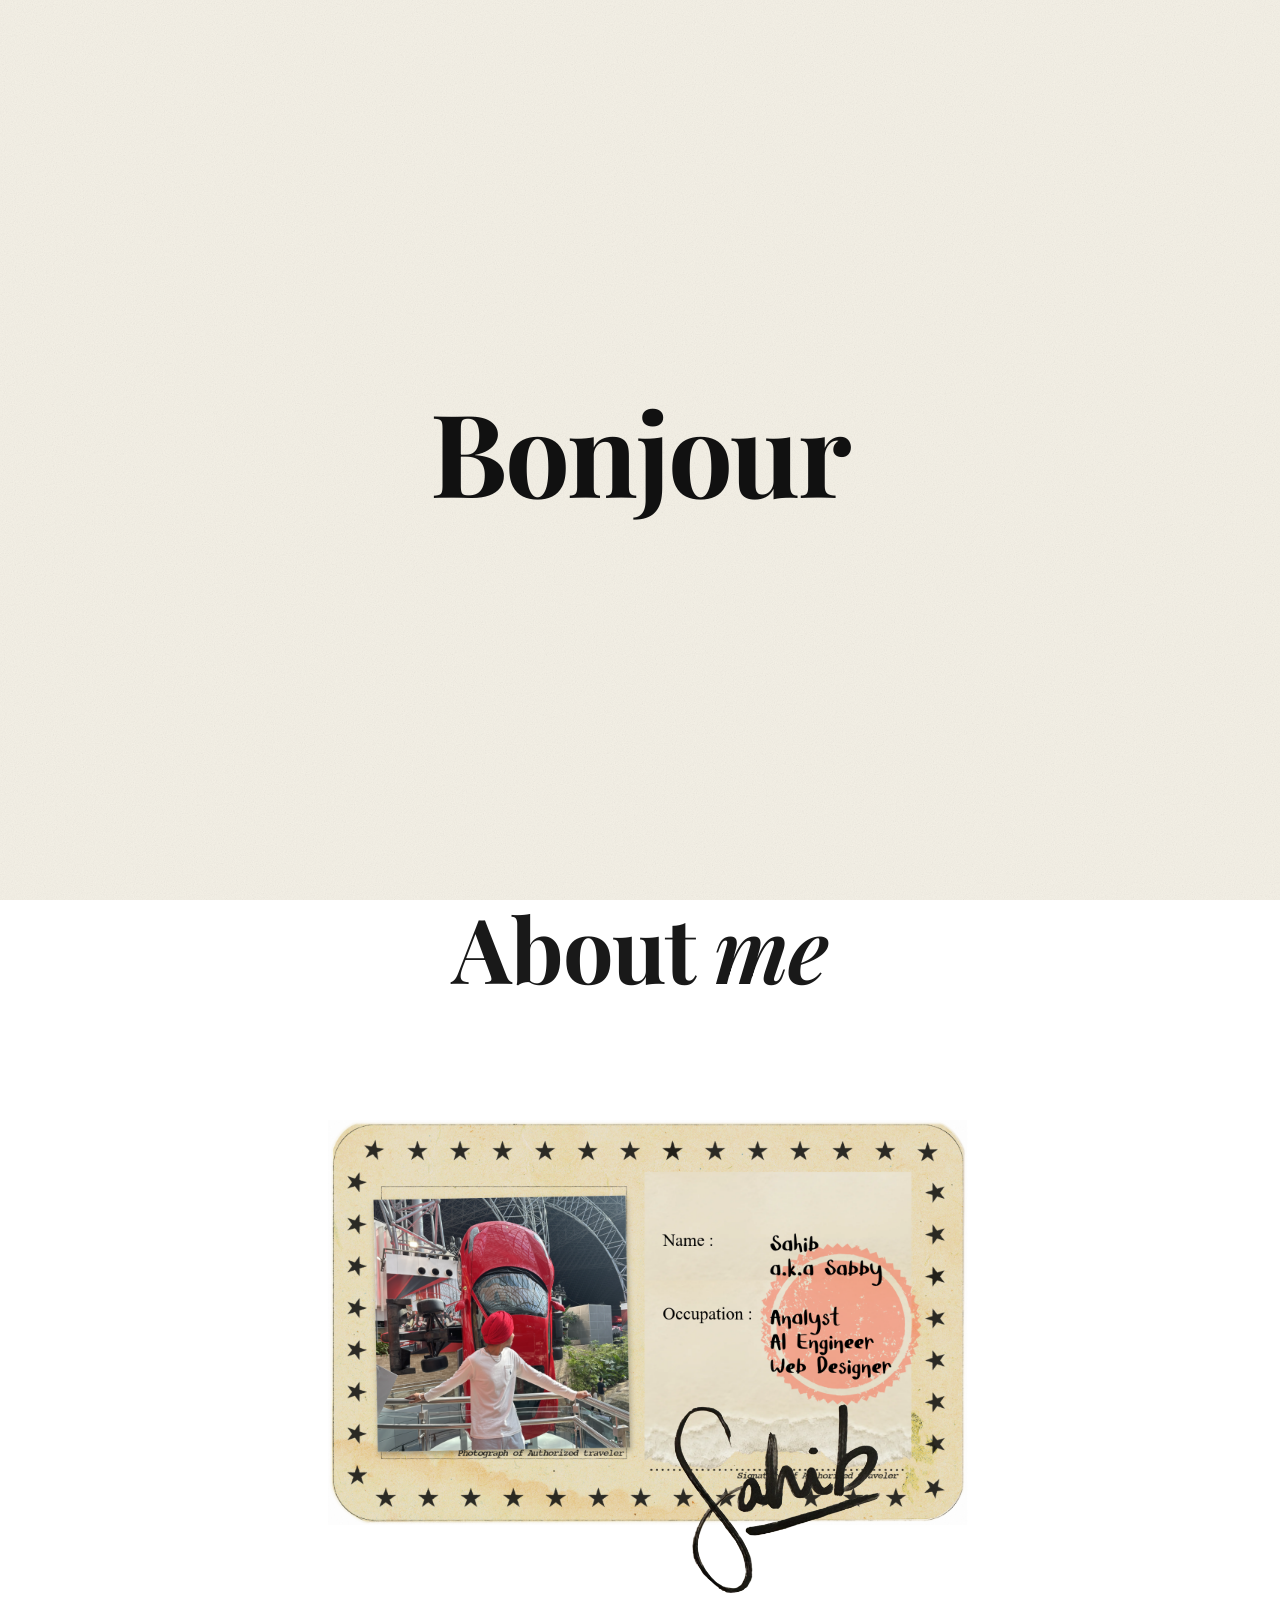
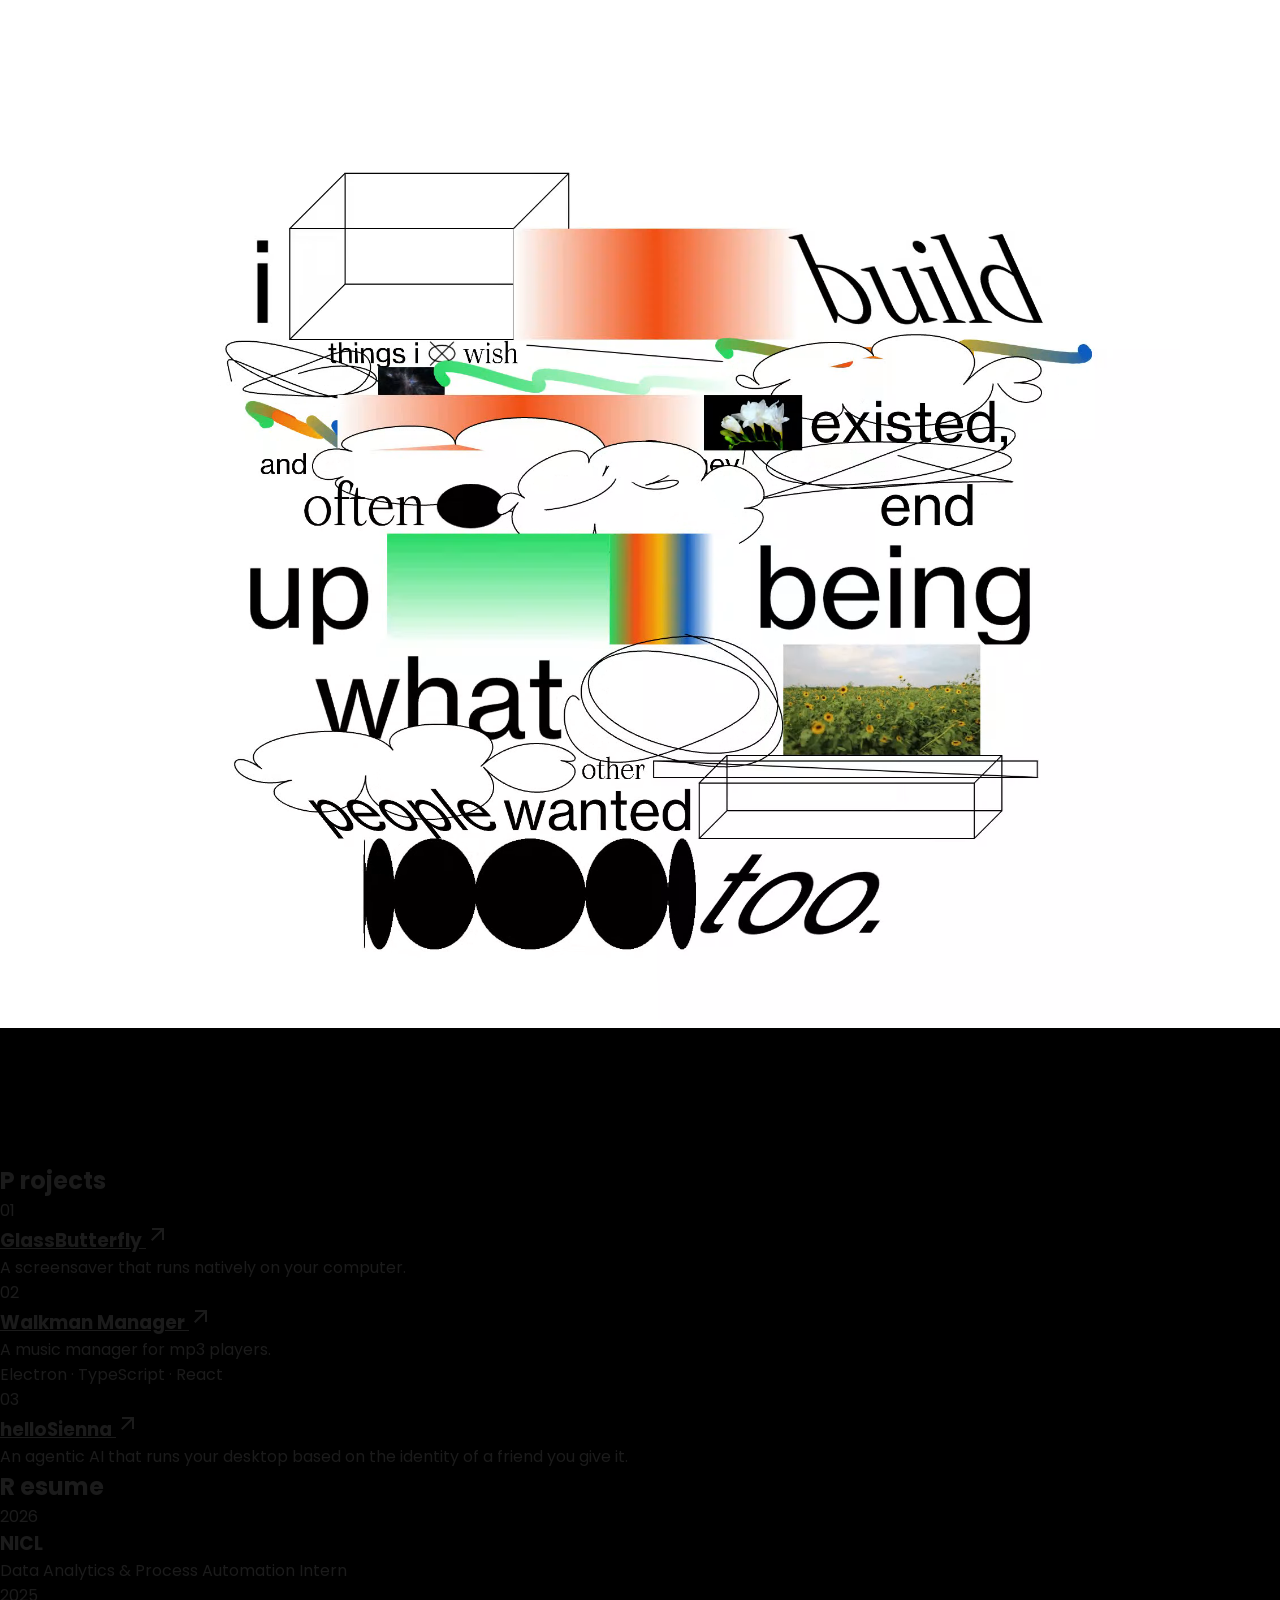
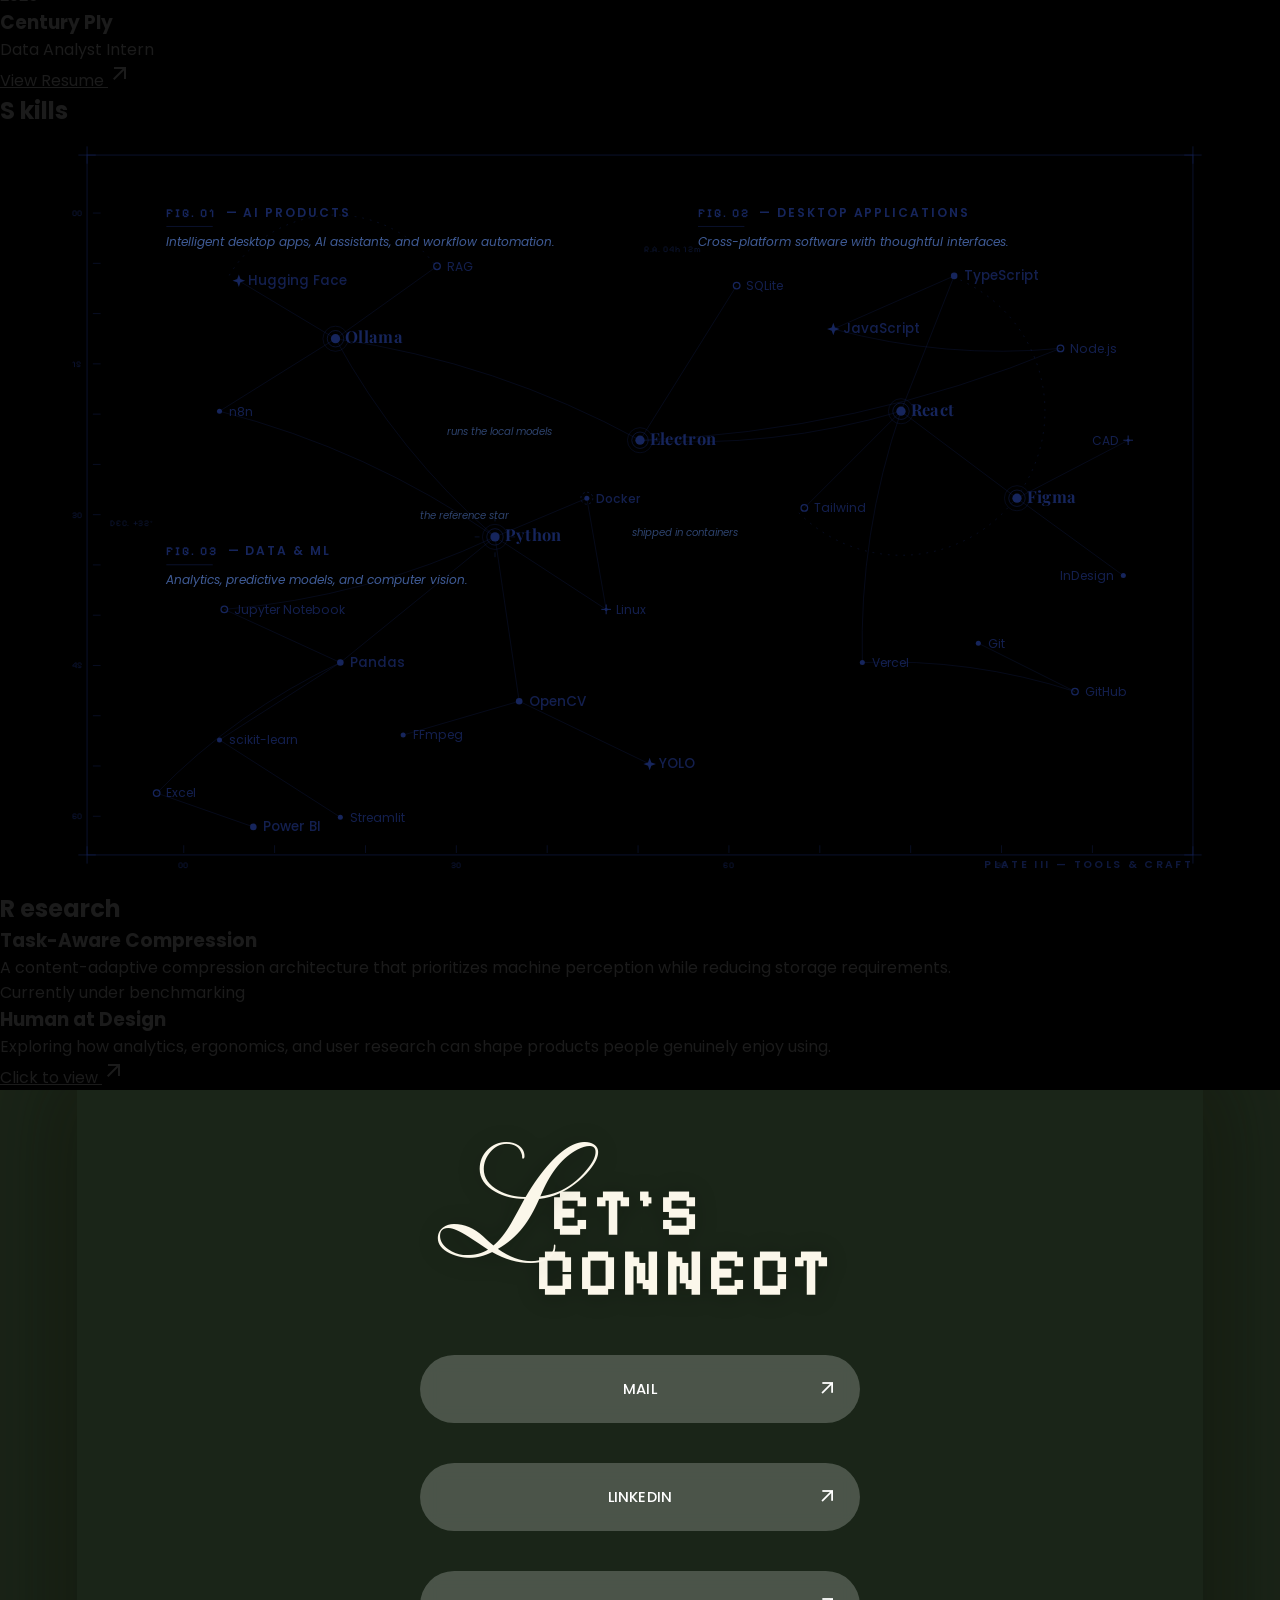
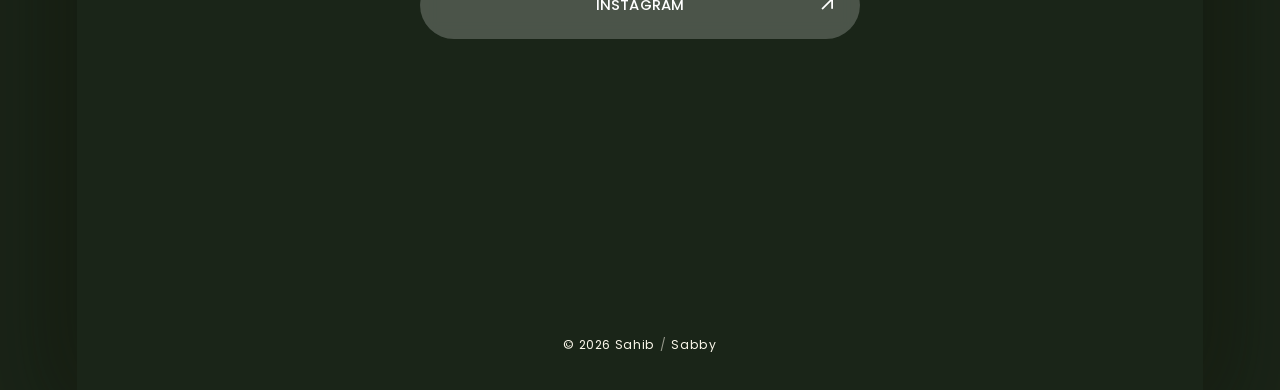
==== commit 64f4a68e: "center algined socials page" ====
--- a/index.html
+++ b/index.html
@@ -33,7 +33,7 @@
     <link rel="stylesheet" href="css/main.css?v=5">
     <link rel="stylesheet" href="css/hero.css?v=6">
     <link rel="stylesheet" href="css/about.css?v=8">
-    <link rel="stylesheet" href="css/contact.css?v=2">
+    <link rel="stylesheet" href="css/contact.css?v=3">
     <link rel="stylesheet" href="css/skills.css?v=2">
 
     <!-- Critical hero fallback: guarantees the full-screen cream hero
@@ -370,273 +370,217 @@
 
         <svg class="chart chart--main" viewBox="0 0 1200 790" role="img"
              aria-label="Skills constellation chart: FIG. 01 AI Products, FIG. 02 Desktop Applications, FIG. 03 Data and ML — technologies linked by how they are actually used together">
-          <rect class="chart__frame" x="28" y="28" width="1144" height="724"/><g class="chart__reg"><line x1="19" y1="28" x2="37" y2="28"/><line x1="28" y1="19" x2="28" y2="37"/></g><g class="chart__reg"><line x1="1163" y1="28" x2="1181" y2="28"/><line x1="1172" y1="19" x2="1172" y2="37"/></g><g class="chart__reg"><line x1="19" y1="752" x2="37" y2="752"/><line x1="28" y1="743" x2="28" y2="761"/></g><g class="chart__reg"><line x1="1163" y1="752" x2="1181" y2="752"/><line x1="1172" y1="743" x2="1172" y2="761"/></g><line class="chart__tick" x1="34" y1="88" x2="42" y2="88"/><text class="chart__tickno" x="12" y="91">00</text><line class="chart__tick" x1="34" y1="140" x2="42" y2="140"/><line class="chart__tick" x1="34" y1="192" x2="42" y2="192"/><line class="chart__tick" x1="34" y1="244" x2="42" y2="244"/><text class="chart__tickno" x="12" y="247">15</text><line class="chart__tick" x1="34" y1="296" x2="42" y2="296"/><line class="chart__tick" x1="34" y1="348" x2="42" y2="348"/><line class="chart__tick" x1="34" y1="400" x2="42" y2="400"/><text class="chart__tickno" x="12" y="403">30</text><line class="chart__tick" x1="34" y1="452" x2="42" y2="452"/><line class="chart__tick" x1="34" y1="504" x2="42" y2="504"/><line class="chart__tick" x1="34" y1="556" x2="42" y2="556"/><text class="chart__tickno" x="12" y="559">45</text><line class="chart__tick" x1="34" y1="608" x2="42" y2="608"/><line class="chart__tick" x1="34" y1="660" x2="42" y2="660"/><line class="chart__tick" x1="34" y1="712" x2="42" y2="712"/><text class="chart__tickno" x="12" y="715">60</text><line class="chart__tick" x1="128" y1="742" x2="128" y2="750"/><text class="chart__tickno" x="122" y="766">00</text><line class="chart__tick" x1="222" y1="742" x2="222" y2="750"/><line class="chart__tick" x1="316" y1="742" x2="316" y2="750"/><line class="chart__tick" x1="410" y1="742" x2="410" y2="750"/><text class="chart__tickno" x="404" y="766">30</text><line class="chart__tick" x1="504" y1="742" x2="504" y2="750"/><line class="chart__tick" x1="598" y1="742" x2="598" y2="750"/><line class="chart__tick" x1="692" y1="742" x2="692" y2="750"/><text class="chart__tickno" x="686" y="766">60</text><line class="chart__tick" x1="786" y1="742" x2="786" y2="750"/><line class="chart__tick" x1="880" y1="742" x2="880" y2="750"/><line class="chart__tick" x1="974" y1="742" x2="974" y2="750"/><text class="chart__tickno" x="968" y="766">90</text><line class="chart__tick" x1="1068" y1="742" x2="1068" y2="750"/><text class="chart__plate" x="1172" y="766" text-anchor="end">PLATE III &#8212; TOOLS &amp; CRAFT</text>
+          <rect class="chart__frame" x="28" y="28" width="1144" height="724"/><g class="chart__reg"><line x1="19" y1="28" x2="37" y2="28"/><line x1="28" y1="19" x2="28" y2="37"/></g><g class="chart__reg"><line x1="1163" y1="28" x2="1181" y2="28"/><line x1="1172" y1="19" x2="1172" y2="37"/></g><g class="chart__reg"><line x1="19" y1="752" x2="37" y2="752"/><line x1="28" y1="743" x2="28" y2="761"/></g><g class="chart__reg"><line x1="1163" y1="752" x2="1181" y2="752"/><line x1="1172" y1="743" x2="1172" y2="761"/></g><line class="chart__tick" x1="34" y1="88" x2="42" y2="88"/><text class="chart__tickno" x="12" y="91">00</text><line class="chart__tick" x1="34" y1="140" x2="42" y2="140"/><line class="chart__tick" x1="34" y1="192" x2="42" y2="192"/><line class="chart__tick" x1="34" y1="244" x2="42" y2="244"/><text class="chart__tickno" x="12" y="247">15</text><line class="chart__tick" x1="34" y1="296" x2="42" y2="296"/><line class="chart__tick" x1="34" y1="348" x2="42" y2="348"/><line class="chart__tick" x1="34" y1="400" x2="42" y2="400"/><text class="chart__tickno" x="12" y="403">30</text><line class="chart__tick" x1="34" y1="452" x2="42" y2="452"/><line class="chart__tick" x1="34" y1="504" x2="42" y2="504"/><line class="chart__tick" x1="34" y1="556" x2="42" y2="556"/><text class="chart__tickno" x="12" y="559">45</text><line class="chart__tick" x1="34" y1="608" x2="42" y2="608"/><line class="chart__tick" x1="34" y1="660" x2="42" y2="660"/><line class="chart__tick" x1="34" y1="712" x2="42" y2="712"/><text class="chart__tickno" x="12" y="715">60</text><line class="chart__tick" x1="128" y1="742" x2="128" y2="750"/><text class="chart__tickno" x="122" y="766">00</text><line class="chart__tick" x1="222" y1="742" x2="222" y2="750"/><line class="chart__tick" x1="316" y1="742" x2="316" y2="750"/><line class="chart__tick" x1="410" y1="742" x2="410" y2="750"/><text class="chart__tickno" x="404" y="766">30</text><line class="chart__tick" x1="504" y1="742" x2="504" y2="750"/><line class="chart__tick" x1="598" y1="742" x2="598" y2="750"/><line class="chart__tick" x1="692" y1="742" x2="692" y2="750"/><text class="chart__tickno" x="686" y="766">60</text><line class="chart__tick" x1="786" y1="742" x2="786" y2="750"/><line class="chart__tick" x1="880" y1="742" x2="880" y2="750"/><line class="chart__tick" x1="974" y1="742" x2="974" y2="750"/><text class="chart__tickno" x="968" y="766">90</text><line class="chart__tick" x1="1068" y1="742" x2="1068" y2="750"/><text class="chart__platecap" x="1172" y="766" text-anchor="end">PLATE III &#8212; TOOLS &amp; CRAFT</text>
           <g class="chart__drift">
-            <g class="chart__edges"><line class="edge" data-a="python" data-b="ollama" pathLength="1"
-            x1="330" y1="400" x2="300" y2="235" style="--d:0.25s"/><line class="edge" data-a="ollama" data-b="rag" pathLength="1"
-            x1="300" y1="235" x2="400" y2="150" style="--d:0.28s"/><line class="edge" data-a="ollama" data-b="hf" pathLength="1"
-            x1="300" y1="235" x2="185" y2="175" style="--d:0.31s"/><line class="edge" data-a="n8n" data-b="ollama" pathLength="1"
-            x1="180" y1="330" x2="300" y2="235" style="--d:0.34s"/><line class="edge" data-a="n8n" data-b="python" pathLength="1"
-            x1="180" y1="330" x2="330" y2="400" style="--d:0.37s"/><line class="edge" data-a="electron" data-b="ollama" pathLength="1"
-            x1="560" y1="300" x2="300" y2="235" style="--d:0.40s"/><line class="edge" data-a="sqlite" data-b="electron" pathLength="1"
-            x1="650" y1="160" x2="560" y2="300" style="--d:0.43s"/><line class="edge" data-a="js" data-b="ts" pathLength="1"
-            x1="755" y1="210" x2="880" y2="160" style="--d:0.46s"/><line class="edge" data-a="ts" data-b="react" pathLength="1"
-            x1="880" y1="160" x2="830" y2="290" style="--d:0.49s"/><line class="edge" data-a="react" data-b="tailwind" pathLength="1"
-            x1="830" y1="290" x2="715" y2="395" style="--d:0.52s"/><line class="edge" data-a="react" data-b="electron" pathLength="1"
-            x1="830" y1="290" x2="560" y2="300" style="--d:0.55s"/><line class="edge" data-a="electron" data-b="node" pathLength="1"
-            x1="560" y1="300" x2="1000" y2="235" style="--d:0.58s"/><line class="edge" data-a="node" data-b="js" pathLength="1"
-            x1="1000" y1="235" x2="755" y2="210" style="--d:0.61s"/><line class="edge" data-a="react" data-b="figma" pathLength="1"
-            x1="830" y1="290" x2="945" y2="385" style="--d:0.64s"/><line class="edge" data-a="figma" data-b="cad" pathLength="1"
-            x1="945" y1="385" x2="1080" y2="315" style="--d:0.67s"/><line class="edge" data-a="figma" data-b="indesign" pathLength="1"
-            x1="945" y1="385" x2="1070" y2="455" style="--d:0.70s"/><line class="edge" data-a="git" data-b="github" pathLength="1"
-            x1="855" y1="505" x2="960" y2="550" style="--d:0.73s"/><line class="edge" data-a="github" data-b="vercel" pathLength="1"
-            x1="960" y1="550" x2="755" y2="560" style="--d:0.76s"/><line class="edge" data-a="vercel" data-b="react" pathLength="1"
-            x1="755" y1="560" x2="830" y2="290" style="--d:0.79s"/><line class="edge" data-a="python" data-b="pandas" pathLength="1"
-            x1="330" y1="400" x2="260" y2="540" style="--d:0.82s"/><line class="edge" data-a="pandas" data-b="sklearn" pathLength="1"
-            x1="260" y1="540" x2="140" y2="615" style="--d:0.85s"/><line class="edge" data-a="sklearn" data-b="streamlit" pathLength="1"
-            x1="140" y1="615" x2="260" y2="700" style="--d:0.88s"/><line class="edge" data-a="python" data-b="jupyter" pathLength="1"
-            x1="330" y1="400" x2="150" y2="495" style="--d:0.91s"/><line class="edge" data-a="jupyter" data-b="pandas" pathLength="1"
-            x1="150" y1="495" x2="260" y2="540" style="--d:0.94s"/><line class="edge" data-a="python" data-b="opencv" pathLength="1"
-            x1="330" y1="400" x2="400" y2="590" style="--d:0.97s"/><line class="edge" data-a="opencv" data-b="yolo" pathLength="1"
-            x1="400" y1="590" x2="540" y2="645" style="--d:1.00s"/><line class="edge" data-a="opencv" data-b="ffmpeg" pathLength="1"
-            x1="400" y1="590" x2="300" y2="615" style="--d:1.03s"/><line class="edge" data-a="excel" data-b="powerbi" pathLength="1"
-            x1="95" y1="680" x2="195" y2="725" style="--d:1.06s"/><line class="edge" data-a="excel" data-b="pandas" pathLength="1"
-            x1="95" y1="680" x2="260" y2="540" style="--d:1.09s"/><line class="edge" data-a="python" data-b="linux" pathLength="1"
-            x1="330" y1="400" x2="495" y2="470" style="--d:1.12s"/><line class="edge" data-a="linux" data-b="docker" pathLength="1"
-            x1="495" y1="470" x2="450" y2="390" style="--d:1.15s"/><line class="edge" data-a="docker" data-b="python" pathLength="1"
-            x1="450" y1="390" x2="330" y2="400" style="--d:1.18s"/></g>
+            
+      <g class="chart__arcs">
+        <path class="orbit-arc" d="M175.3,159.1 A128,128 0 0 1 389.1,150.5"/>
+        <path class="orbit-arc" d="M924.6,161.4 A149,149 0 1 1 764.6,405.4"/>
+      </g>
+            <g class="chart__edges"><path class="edge" data-a="python" data-b="ollama" pathLength="1" d="M450,430 Q349.1,342.4 285,225" style="--d:0.25s"/><path class="edge" data-a="ollama" data-b="rag" pathLength="1" d="M285,225 L390,150" style="--d:0.28s"/><path class="edge" data-a="ollama" data-b="hf" pathLength="1" d="M285,225 L185,165" style="--d:0.31s"/><path class="edge" data-a="n8n" data-b="ollama" pathLength="1" d="M165,300 L285,225" style="--d:0.34s"/><path class="edge" data-a="n8n" data-b="python" pathLength="1" d="M165,300 Q319.2,339.4 450,430" style="--d:0.37s"/><path class="edge" data-a="electron" data-b="ollama" pathLength="1" d="M600,330 Q451.9,249.2 285,225" style="--d:0.40s"/><path class="edge" data-a="sqlite" data-b="electron" pathLength="1" d="M700,170 L600,330" style="--d:0.43s"/><path class="edge" data-a="js" data-b="ts" pathLength="1" d="M800,215 L925,160" style="--d:0.46s"/><path class="edge" data-a="ts" data-b="react" pathLength="1" d="M925,160 L870,300" style="--d:0.49s"/><path class="edge" data-a="react" data-b="tailwind" pathLength="1" d="M870,300 L770,400" style="--d:0.52s"/><path class="edge" data-a="react" data-b="electron" pathLength="1" d="M870,300 Q737.7,339.3 600,330" style="--d:0.55s"/><path class="edge" data-a="electron" data-b="node" pathLength="1" d="M600,330 Q826.0,321.6 1035,235" style="--d:0.58s"/><path class="edge" data-a="node" data-b="js" pathLength="1" d="M1035,235 Q915.7,246.2 800,215" style="--d:0.61s"/><path class="edge" data-a="react" data-b="figma" pathLength="1" d="M870,300 L990,390" style="--d:0.64s"/><path class="edge" data-a="figma" data-b="cad" pathLength="1" d="M990,390 L1105,330" style="--d:0.67s"/><path class="edge" data-a="figma" data-b="indesign" pathLength="1" d="M990,390 L1100,470" style="--d:0.70s"/><path class="edge" data-a="git" data-b="github" pathLength="1" d="M950,540 L1050,590" style="--d:0.73s"/><path class="edge" data-a="github" data-b="vercel" pathLength="1" d="M1050,590 Q942.7,555.2 830,560" style="--d:0.76s"/><path class="edge" data-a="vercel" data-b="react" pathLength="1" d="M830,560 Q826.6,426.4 870,300" style="--d:0.79s"/><path class="edge" data-a="python" data-b="pandas" pathLength="1" d="M450,430 L290,560" style="--d:0.82s"/><path class="edge" data-a="pandas" data-b="sklearn" pathLength="1" d="M290,560 L165,640" style="--d:0.85s"/><path class="edge" data-a="sklearn" data-b="streamlit" pathLength="1" d="M165,640 L290,720" style="--d:0.88s"/><path class="edge" data-a="python" data-b="jupyter" pathLength="1" d="M450,430 Q316.8,492.7 170,505" style="--d:0.91s"/><path class="edge" data-a="jupyter" data-b="pandas" pathLength="1" d="M170,505 L290,560" style="--d:0.94s"/><path class="edge" data-a="python" data-b="opencv" pathLength="1" d="M450,430 L475,600" style="--d:0.97s"/><path class="edge" data-a="opencv" data-b="yolo" pathLength="1" d="M475,600 L610,665" style="--d:1.00s"/><path class="edge" data-a="opencv" data-b="ffmpeg" pathLength="1" d="M475,600 L355,635" style="--d:1.03s"/><path class="edge" data-a="excel" data-b="powerbi" pathLength="1" d="M100,695 L200,730" style="--d:1.06s"/><path class="edge" data-a="excel" data-b="pandas" pathLength="1" d="M100,695 Q182.8,610.4 290,560" style="--d:1.09s"/><path class="edge" data-a="python" data-b="linux" pathLength="1" d="M450,430 L565,505" style="--d:1.12s"/><path class="edge" data-a="linux" data-b="docker" pathLength="1" d="M565,505 L545,390" style="--d:1.15s"/><path class="edge" data-a="docker" data-b="python" pathLength="1" d="M545,390 L450,430" style="--d:1.18s"/></g>
             <g class="chart__stars">
-      <g class="star" data-id="hf" tabindex="0" role="button"
+      <g class="star star--burst" data-id="hf" tabindex="0" role="button"
          aria-label="Hugging Face" style="--d:0.000s"
-         transform="translate(185 175)">
-        <circle class="star__hit" r="26"/>
-        
-        <circle class="star__dot" r="3.2"/>
+         transform="translate(185 165)">
+        <circle class="star__hit" r="26"/>
+        <path class="star__burst" d="M0,-6.5 L1.7,-1.7 L6.5,0 L1.7,1.7 L0,6.5 L-1.7,1.7 L-6.5,0 L-1.7,-1.7 Z"/>
         <text class="star__label" x="10" y="4.5" text-anchor="start" font-size="14">Hugging Face</text>
       </g>
-      <g class="star star--hub" data-id="ollama" tabindex="0" role="button"
+      <g class="star star--anchor" data-id="ollama" tabindex="0" role="button"
          aria-label="Ollama" style="--d:0.045s"
-         transform="translate(300 235)">
-        <circle class="star__hit" r="26"/>
-        <circle class="star__ring" r="8.2"/>
-        <circle class="star__dot" r="4.6"/>
-        <text class="star__label" x="10" y="4.5" text-anchor="start" font-size="14">Ollama</text>
-      </g>
-      <g class="star" data-id="rag" tabindex="0" role="button"
+         transform="translate(285 225)">
+        <circle class="star__hit" r="26"/>
+        <circle class="star__ring2" r="13"/><circle class="star__ring" r="8.5"/><circle class="star__dot star__dot--core" r="4.8"/>
+        <text class="star__label star__label--anchor" x="10" y="4.5" text-anchor="start" font-size="17">Ollama</text>
+      </g>
+      <g class="star star--open" data-id="rag" tabindex="0" role="button"
          aria-label="RAG" style="--d:0.090s"
-         transform="translate(400 150)">
-        <circle class="star__hit" r="26"/>
-        
-        <circle class="star__dot" r="3.2"/>
-        <text class="star__label" x="10" y="4.5" text-anchor="start" font-size="14">RAG</text>
-      </g>
-      <g class="star" data-id="n8n" tabindex="0" role="button"
+         transform="translate(390 150)">
+        <circle class="star__hit" r="26"/>
+        <circle class="star__dot star__dot--open" r="3.4"/>
+        <text class="star__label" x="10" y="4.5" text-anchor="start" font-size="12.5">RAG</text>
+      </g>
+      <g class="star star--minor" data-id="n8n" tabindex="0" role="button"
          aria-label="n8n" style="--d:0.135s"
-         transform="translate(180 330)">
-        <circle class="star__hit" r="26"/>
-        
-        <circle class="star__dot" r="3.2"/>
-        <text class="star__label" x="10" y="4.5" text-anchor="start" font-size="14">n8n</text>
-      </g>
-      <g class="star star--hub" data-id="python" tabindex="0" role="button"
+         transform="translate(165 300)">
+        <circle class="star__hit" r="26"/>
+        <circle class="star__dot star__dot--tiny" r="2.6"/>
+        <text class="star__label" x="10" y="4.5" text-anchor="start" font-size="12.5">n8n</text>
+      </g>
+      <g class="star star--anchor" data-id="python" tabindex="0" role="button"
          aria-label="Python" style="--d:0.180s"
-         transform="translate(330 400)">
-        <circle class="star__hit" r="26"/>
-        <circle class="star__ring" r="8.2"/>
-        <circle class="star__dot" r="4.6"/>
-        <text class="star__label" x="10" y="4.5" text-anchor="start" font-size="14">Python</text>
-      </g>
-      <g class="star star--hub" data-id="electron" tabindex="0" role="button"
+         transform="translate(450 430)">
+        <circle class="star__hit" r="26"/>
+        <circle class="star__ring2" r="13"/><circle class="star__ring" r="8.5"/><circle class="star__dot star__dot--core" r="4.8"/><line class="star__reftick" x1="16" y1="0" x2="21" y2="0"/><line class="star__reftick" x1="-16" y1="0" x2="-21" y2="0"/><line class="star__reftick" x1="0" y1="16" x2="0" y2="21"/><line class="star__reftick" x1="0" y1="-16" x2="0" y2="-21"/>
+        <text class="star__label star__label--anchor" x="10" y="4.5" text-anchor="start" font-size="17">Python</text>
+      </g>
+      <g class="star star--anchor" data-id="electron" tabindex="0" role="button"
          aria-label="Electron" style="--d:0.225s"
-         transform="translate(560 300)">
-        <circle class="star__hit" r="26"/>
-        <circle class="star__ring" r="8.2"/>
-        <circle class="star__dot" r="4.6"/>
-        <text class="star__label" x="10" y="4.5" text-anchor="start" font-size="14">Electron</text>
-      </g>
-      <g class="star" data-id="sqlite" tabindex="0" role="button"
+         transform="translate(600 330)">
+        <circle class="star__hit" r="26"/>
+        <circle class="star__ring2" r="13"/><circle class="star__ring" r="8.5"/><circle class="star__dot star__dot--core" r="4.8"/>
+        <text class="star__label star__label--anchor" x="10" y="4.5" text-anchor="start" font-size="17">Electron</text>
+      </g>
+      <g class="star star--open" data-id="sqlite" tabindex="0" role="button"
          aria-label="SQLite" style="--d:0.270s"
-         transform="translate(650 160)">
-        <circle class="star__hit" r="26"/>
-        
-        <circle class="star__dot" r="3.2"/>
-        <text class="star__label" x="10" y="4.5" text-anchor="start" font-size="14">SQLite</text>
-      </g>
-      <g class="star" data-id="js" tabindex="0" role="button"
+         transform="translate(700 170)">
+        <circle class="star__hit" r="26"/>
+        <circle class="star__dot star__dot--open" r="3.4"/>
+        <text class="star__label" x="10" y="4.5" text-anchor="start" font-size="12.5">SQLite</text>
+      </g>
+      <g class="star star--burst" data-id="js" tabindex="0" role="button"
          aria-label="JavaScript" style="--d:0.315s"
-         transform="translate(755 210)">
-        <circle class="star__hit" r="26"/>
-        
-        <circle class="star__dot" r="3.2"/>
+         transform="translate(800 215)">
+        <circle class="star__hit" r="26"/>
+        <path class="star__burst" d="M0,-6.5 L1.7,-1.7 L6.5,0 L1.7,1.7 L0,6.5 L-1.7,1.7 L-6.5,0 L-1.7,-1.7 Z"/>
         <text class="star__label" x="10" y="4.5" text-anchor="start" font-size="14">JavaScript</text>
       </g>
-      <g class="star" data-id="ts" tabindex="0" role="button"
+      <g class="star star--major" data-id="ts" tabindex="0" role="button"
          aria-label="TypeScript" style="--d:0.360s"
-         transform="translate(880 160)">
-        <circle class="star__hit" r="26"/>
-        
-        <circle class="star__dot" r="3.2"/>
+         transform="translate(925 160)">
+        <circle class="star__hit" r="26"/>
+        <circle class="star__dot" r="3.4"/>
         <text class="star__label" x="10" y="4.5" text-anchor="start" font-size="14">TypeScript</text>
       </g>
-      <g class="star star--hub" data-id="react" tabindex="0" role="button"
+      <g class="star star--anchor" data-id="react" tabindex="0" role="button"
          aria-label="React" style="--d:0.405s"
-         transform="translate(830 290)">
-        <circle class="star__hit" r="26"/>
-        <circle class="star__ring" r="8.2"/>
-        <circle class="star__dot" r="4.6"/>
-        <text class="star__label" x="10" y="4.5" text-anchor="start" font-size="14">React</text>
-      </g>
-      <g class="star" data-id="node" tabindex="0" role="button"
+         transform="translate(870 300)">
+        <circle class="star__hit" r="26"/>
+        <circle class="star__ring2" r="13"/><circle class="star__ring" r="8.5"/><circle class="star__dot star__dot--core" r="4.8"/>
+        <text class="star__label star__label--anchor" x="10" y="4.5" text-anchor="start" font-size="17">React</text>
+      </g>
+      <g class="star star--open" data-id="node" tabindex="0" role="button"
          aria-label="Node.js" style="--d:0.450s"
-         transform="translate(1000 235)">
-        <circle class="star__hit" r="26"/>
-        
-        <circle class="star__dot" r="3.2"/>
-        <text class="star__label" x="10" y="4.5" text-anchor="start" font-size="14">Node.js</text>
-      </g>
-      <g class="star" data-id="tailwind" tabindex="0" role="button"
+         transform="translate(1035 235)">
+        <circle class="star__hit" r="26"/>
+        <circle class="star__dot star__dot--open" r="3.4"/>
+        <text class="star__label" x="10" y="4.5" text-anchor="start" font-size="12.5">Node.js</text>
+      </g>
+      <g class="star star--open" data-id="tailwind" tabindex="0" role="button"
          aria-label="Tailwind" style="--d:0.495s"
-         transform="translate(715 395)">
-        <circle class="star__hit" r="26"/>
-        
-        <circle class="star__dot" r="3.2"/>
-        <text class="star__label" x="10" y="4.5" text-anchor="start" font-size="14">Tailwind</text>
-      </g>
-      <g class="star star--hub" data-id="figma" tabindex="0" role="button"
+         transform="translate(770 400)">
+        <circle class="star__hit" r="26"/>
+        <circle class="star__dot star__dot--open" r="3.4"/>
+        <text class="star__label" x="10" y="4.5" text-anchor="start" font-size="12.5">Tailwind</text>
+      </g>
+      <g class="star star--anchor" data-id="figma" tabindex="0" role="button"
          aria-label="Figma" style="--d:0.540s"
-         transform="translate(945 385)">
-        <circle class="star__hit" r="26"/>
-        <circle class="star__ring" r="8.2"/>
-        <circle class="star__dot" r="4.6"/>
-        <text class="star__label" x="10" y="4.5" text-anchor="start" font-size="14">Figma</text>
-      </g>
-      <g class="star" data-id="cad" tabindex="0" role="button"
+         transform="translate(990 390)">
+        <circle class="star__hit" r="26"/>
+        <circle class="star__ring2" r="13"/><circle class="star__ring" r="8.5"/><circle class="star__dot star__dot--core" r="4.8"/>
+        <text class="star__label star__label--anchor" x="10" y="4.5" text-anchor="start" font-size="17">Figma</text>
+      </g>
+      <g class="star star--cross" data-id="cad" tabindex="0" role="button"
          aria-label="CAD" style="--d:0.585s"
-         transform="translate(1080 315)">
-        <circle class="star__hit" r="26"/>
-        
-        <circle class="star__dot" r="3.2"/>
-        <text class="star__label" x="-10" y="4.5" text-anchor="end" font-size="14">CAD</text>
-      </g>
-      <g class="star" data-id="indesign" tabindex="0" role="button"
+         transform="translate(1105 330)">
+        <circle class="star__hit" r="26"/>
+        <g class="star__mark"><line x1="-5" y1="0" x2="5" y2="0"/><line x1="0" y1="-5" x2="0" y2="5"/></g><circle class="star__dot star__dot--tiny" r="1.6"/>
+        <text class="star__label" x="-10" y="4.5" text-anchor="end" font-size="12.5">CAD</text>
+      </g>
+      <g class="star star--minor" data-id="indesign" tabindex="0" role="button"
          aria-label="InDesign" style="--d:0.630s"
-         transform="translate(1070 455)">
-        <circle class="star__hit" r="26"/>
-        
-        <circle class="star__dot" r="3.2"/>
-        <text class="star__label" x="-10" y="4.5" text-anchor="end" font-size="14">InDesign</text>
-      </g>
-      <g class="star" data-id="git" tabindex="0" role="button"
+         transform="translate(1100 470)">
+        <circle class="star__hit" r="26"/>
+        <circle class="star__dot star__dot--tiny" r="2.6"/>
+        <text class="star__label" x="-10" y="4.5" text-anchor="end" font-size="12.5">InDesign</text>
+      </g>
+      <g class="star star--minor" data-id="git" tabindex="0" role="button"
          aria-label="Git" style="--d:0.675s"
-         transform="translate(855 505)">
-        <circle class="star__hit" r="26"/>
-        
-        <circle class="star__dot" r="3.2"/>
-        <text class="star__label" x="10" y="4.5" text-anchor="start" font-size="14">Git</text>
-      </g>
-      <g class="star" data-id="github" tabindex="0" role="button"
+         transform="translate(950 540)">
+        <circle class="star__hit" r="26"/>
+        <circle class="star__dot star__dot--tiny" r="2.6"/>
+        <text class="star__label" x="10" y="4.5" text-anchor="start" font-size="12.5">Git</text>
+      </g>
+      <g class="star star--open" data-id="github" tabindex="0" role="button"
          aria-label="GitHub" style="--d:0.720s"
-         transform="translate(960 550)">
-        <circle class="star__hit" r="26"/>
-        
-        <circle class="star__dot" r="3.2"/>
-        <text class="star__label" x="10" y="4.5" text-anchor="start" font-size="14">GitHub</text>
-      </g>
-      <g class="star" data-id="vercel" tabindex="0" role="button"
+         transform="translate(1050 590)">
+        <circle class="star__hit" r="26"/>
+        <circle class="star__dot star__dot--open" r="3.4"/>
+        <text class="star__label" x="10" y="4.5" text-anchor="start" font-size="12.5">GitHub</text>
+      </g>
+      <g class="star star--minor" data-id="vercel" tabindex="0" role="button"
          aria-label="Vercel" style="--d:0.765s"
-         transform="translate(755 560)">
-        <circle class="star__hit" r="26"/>
-        
-        <circle class="star__dot" r="3.2"/>
-        <text class="star__label" x="10" y="4.5" text-anchor="start" font-size="14">Vercel</text>
-      </g>
-      <g class="star" data-id="jupyter" tabindex="0" role="button"
+         transform="translate(830 560)">
+        <circle class="star__hit" r="26"/>
+        <circle class="star__dot star__dot--tiny" r="2.6"/>
+        <text class="star__label" x="10" y="4.5" text-anchor="start" font-size="12.5">Vercel</text>
+      </g>
+      <g class="star star--open" data-id="jupyter" tabindex="0" role="button"
          aria-label="Jupyter Notebook" style="--d:0.810s"
-         transform="translate(150 495)">
-        <circle class="star__hit" r="26"/>
-        
-        <circle class="star__dot" r="3.2"/>
-        <text class="star__label" x="10" y="4.5" text-anchor="start" font-size="14">Jupyter Notebook</text>
-      </g>
-      <g class="star" data-id="pandas" tabindex="0" role="button"
+         transform="translate(170 505)">
+        <circle class="star__hit" r="26"/>
+        <circle class="star__dot star__dot--open" r="3.4"/>
+        <text class="star__label" x="10" y="4.5" text-anchor="start" font-size="12.5">Jupyter Notebook</text>
+      </g>
+      <g class="star star--major" data-id="pandas" tabindex="0" role="button"
          aria-label="Pandas" style="--d:0.855s"
-         transform="translate(260 540)">
-        <circle class="star__hit" r="26"/>
-        
-        <circle class="star__dot" r="3.2"/>
+         transform="translate(290 560)">
+        <circle class="star__hit" r="26"/>
+        <circle class="star__dot" r="3.4"/>
         <text class="star__label" x="10" y="4.5" text-anchor="start" font-size="14">Pandas</text>
       </g>
-      <g class="star" data-id="sklearn" tabindex="0" role="button"
+      <g class="star star--minor" data-id="sklearn" tabindex="0" role="button"
          aria-label="scikit-learn" style="--d:0.900s"
-         transform="translate(140 615)">
-        <circle class="star__hit" r="26"/>
-        
-        <circle class="star__dot" r="3.2"/>
-        <text class="star__label" x="10" y="4.5" text-anchor="start" font-size="14">scikit-learn</text>
-      </g>
-      <g class="star" data-id="streamlit" tabindex="0" role="button"
+         transform="translate(165 640)">
+        <circle class="star__hit" r="26"/>
+        <circle class="star__dot star__dot--tiny" r="2.6"/>
+        <text class="star__label" x="10" y="4.5" text-anchor="start" font-size="12.5">scikit-learn</text>
+      </g>
+      <g class="star star--minor" data-id="streamlit" tabindex="0" role="button"
          aria-label="Streamlit" style="--d:0.945s"
-         transform="translate(260 700)">
-        <circle class="star__hit" r="26"/>
-        
-        <circle class="star__dot" r="3.2"/>
-        <text class="star__label" x="10" y="4.5" text-anchor="start" font-size="14">Streamlit</text>
-      </g>
-      <g class="star" data-id="excel" tabindex="0" role="button"
+         transform="translate(290 720)">
+        <circle class="star__hit" r="26"/>
+        <circle class="star__dot star__dot--tiny" r="2.6"/>
+        <text class="star__label" x="10" y="4.5" text-anchor="start" font-size="12.5">Streamlit</text>
+      </g>
+      <g class="star star--open" data-id="excel" tabindex="0" role="button"
          aria-label="Excel" style="--d:0.990s"
-         transform="translate(95 680)">
-        <circle class="star__hit" r="26"/>
-        
-        <circle class="star__dot" r="3.2"/>
-        <text class="star__label" x="10" y="4.5" text-anchor="start" font-size="14">Excel</text>
-      </g>
-      <g class="star" data-id="powerbi" tabindex="0" role="button"
+         transform="translate(100 695)">
+        <circle class="star__hit" r="26"/>
+        <circle class="star__dot star__dot--open" r="3.4"/>
+        <text class="star__label" x="10" y="4.5" text-anchor="start" font-size="12.5">Excel</text>
+      </g>
+      <g class="star star--major" data-id="powerbi" tabindex="0" role="button"
          aria-label="Power BI" style="--d:1.035s"
-         transform="translate(195 725)">
-        <circle class="star__hit" r="26"/>
-        
-        <circle class="star__dot" r="3.2"/>
+         transform="translate(200 730)">
+        <circle class="star__hit" r="26"/>
+        <circle class="star__dot" r="3.4"/>
         <text class="star__label" x="10" y="4.5" text-anchor="start" font-size="14">Power BI</text>
       </g>
-      <g class="star" data-id="opencv" tabindex="0" role="button"
+      <g class="star star--major" data-id="opencv" tabindex="0" role="button"
          aria-label="OpenCV" style="--d:1.080s"
-         transform="translate(400 590)">
-        <circle class="star__hit" r="26"/>
-        
-        <circle class="star__dot" r="3.2"/>
+         transform="translate(475 600)">
+        <circle class="star__hit" r="26"/>
+        <circle class="star__dot" r="3.4"/>
         <text class="star__label" x="10" y="4.5" text-anchor="start" font-size="14">OpenCV</text>
       </g>
-      <g class="star" data-id="yolo" tabindex="0" role="button"
+      <g class="star star--burst" data-id="yolo" tabindex="0" role="button"
          aria-label="YOLO" style="--d:1.125s"
-         transform="translate(540 645)">
-        <circle class="star__hit" r="26"/>
-        
-        <circle class="star__dot" r="3.2"/>
+         transform="translate(610 665)">
+        <circle class="star__hit" r="26"/>
+        <path class="star__burst" d="M0,-6.5 L1.7,-1.7 L6.5,0 L1.7,1.7 L0,6.5 L-1.7,1.7 L-6.5,0 L-1.7,-1.7 Z"/>
         <text class="star__label" x="10" y="4.5" text-anchor="start" font-size="14">YOLO</text>
       </g>
-      <g class="star" data-id="ffmpeg" tabindex="0" role="button"
+      <g class="star star--minor" data-id="ffmpeg" tabindex="0" role="button"
          aria-label="FFmpeg" style="--d:1.170s"
-         transform="translate(300 615)">
-        <circle class="star__hit" r="26"/>
-        
-        <circle class="star__dot" r="3.2"/>
-        <text class="star__label" x="10" y="4.5" text-anchor="start" font-size="14">FFmpeg</text>
-      </g>
-      <g class="star" data-id="linux" tabindex="0" role="button"
+         transform="translate(355 635)">
+        <circle class="star__hit" r="26"/>
+        <circle class="star__dot star__dot--tiny" r="2.6"/>
+        <text class="star__label" x="10" y="4.5" text-anchor="start" font-size="12.5">FFmpeg</text>
+      </g>
+      <g class="star star--cross" data-id="linux" tabindex="0" role="button"
          aria-label="Linux" style="--d:1.215s"
-         transform="translate(495 470)">
-        <circle class="star__hit" r="26"/>
-        
-        <circle class="star__dot" r="3.2"/>
-        <text class="star__label" x="10" y="4.5" text-anchor="start" font-size="14">Linux</text>
-      </g>
-      <g class="star" data-id="docker" tabindex="0" role="button"
+         transform="translate(565 505)">
+        <circle class="star__hit" r="26"/>
+        <g class="star__mark"><line x1="-5" y1="0" x2="5" y2="0"/><line x1="0" y1="-5" x2="0" y2="5"/></g><circle class="star__dot star__dot--tiny" r="1.6"/>
+        <text class="star__label" x="10" y="4.5" text-anchor="start" font-size="12.5">Linux</text>
+      </g>
+      <g class="star star--dashring" data-id="docker" tabindex="0" role="button"
          aria-label="Docker" style="--d:1.260s"
-         transform="translate(450 390)">
-        <circle class="star__hit" r="26"/>
-        
-        <circle class="star__dot" r="3.2"/>
-        <text class="star__label" x="10" y="4.5" text-anchor="start" font-size="14">Docker</text>
+         transform="translate(545 390)">
+        <circle class="star__hit" r="26"/>
+        <circle class="star__dashring" r="6.2"/><circle class="star__dot" r="2.6"/>
+        <text class="star__label" x="10" y="4.5" text-anchor="start" font-size="12.5">Docker</text>
       </g></g>
           </g>
           <g class="chart__figs">
@@ -648,9 +592,9 @@
       </g>
             
       <g class="chart__fig">
-        <text class="chart__figline" x="640" y="88"><tspan class="chart__figno">FIG. 02</tspan><tspan dx="10">&#8212; DESKTOP APPLICATIONS</tspan></text>
-        <line class="chart__figrule" x1="640" y1="98" x2="688" y2="98"/>
-        <text class="chart__figdesc" x="640" y="118">Cross-platform software with thoughtful interfaces.</text>
+        <text class="chart__figline" x="660" y="88"><tspan class="chart__figno">FIG. 02</tspan><tspan dx="10">&#8212; DESKTOP APPLICATIONS</tspan></text>
+        <line class="chart__figrule" x1="660" y1="98" x2="708" y2="98"/>
+        <text class="chart__figdesc" x="660" y="118">Cross-platform software with thoughtful interfaces.</text>
       </g>
             
       <g class="chart__fig">
@@ -659,6 +603,14 @@
         <text class="chart__figdesc" x="110" y="468">Analytics, predictive models, and computer vision.</text>
       </g>
           </g>
+          
+      <g class="chart__notes">
+        <text class="chart__note" x="372" y="404">the reference star</text>
+        <text class="chart__note" x="400" y="318">runs the local models</text>
+        <text class="chart__note" x="592" y="422">shipped in containers</text>
+        <text class="chart__coord" x="604" y="128">R.A. 04h 12m</text>
+        <text class="chart__coord" x="52" y="412">DEC. +32&#176;</text>
+      </g>
         </svg>
             </div>
 
@@ -674,41 +626,35 @@
           <svg class="chart chart--mini" viewBox="0 0 400 430" role="img" aria-label="FIG. 01 AI PRODUCTS constellation">
             <g class="chart__drift">
               <g class="chart__edges">
-            <line class="edge" data-a="python" data-b="ollama" pathLength="1" x1="167.6" y1="323.3" x2="143.3" y2="189.6" style="--d:0.25s"/>
-            <line class="edge" data-a="ollama" data-b="rag" pathLength="1" x1="143.3" y1="189.6" x2="224.3" y2="120.7" style="--d:0.29s"/>
-            <line class="edge" data-a="ollama" data-b="hf" pathLength="1" x1="143.3" y1="189.6" x2="50.1" y2="140.9" style="--d:0.33s"/>
-            <line class="edge" data-a="n8n" data-b="ollama" pathLength="1" x1="46" y1="266.6" x2="143.3" y2="189.6" style="--d:0.37s"/>
-            <line class="edge" data-a="n8n" data-b="python" pathLength="1" x1="46" y1="266.6" x2="167.6" y2="323.3" style="--d:0.41s"/>
-            <line class="edge" data-a="electron" data-b="ollama" pathLength="1" x1="354" y1="242.3" x2="143.3" y2="189.6" style="--d:0.45s"/>
-            <g class="star" data-id="hf" tabindex="0" role="button" aria-label="Hugging Face" style="--d:0.000s" transform="translate(50.1 140.9)">
-              <circle class="star__hit" r="24"/>
-              <circle class="star__dot" r="3.1"/>
-              <text class="star__label" x="9" y="4.5" text-anchor="start" font-size="14.5">Hugging Face</text>
-            </g>
-            <g class="star star--hub" data-id="ollama" tabindex="0" role="button" aria-label="Ollama" style="--d:0.050s" transform="translate(143.3 189.6)">
-              <circle class="star__hit" r="24"/><circle class="star__ring" r="8.2"/>
-              <circle class="star__dot" r="4.4"/>
-              <text class="star__label" x="9" y="4.5" text-anchor="start" font-size="14.5">Ollama</text>
-            </g>
-            <g class="star" data-id="rag" tabindex="0" role="button" aria-label="RAG" style="--d:0.100s" transform="translate(224.3 120.7)">
-              <circle class="star__hit" r="24"/>
-              <circle class="star__dot" r="3.1"/>
-              <text class="star__label" x="9" y="4.5" text-anchor="start" font-size="14.5">RAG</text>
-            </g>
-            <g class="star" data-id="n8n" tabindex="0" role="button" aria-label="n8n" style="--d:0.150s" transform="translate(46 266.6)">
-              <circle class="star__hit" r="24"/>
-              <circle class="star__dot" r="3.1"/>
-              <text class="star__label" x="9" y="4.5" text-anchor="start" font-size="14.5">n8n</text>
-            </g>
-            <g class="star star--hub" data-id="python" tabindex="0" role="button" aria-label="Python" style="--d:0.200s" transform="translate(167.6 323.3)">
-              <circle class="star__hit" r="24"/><circle class="star__ring" r="8.2"/>
-              <circle class="star__dot" r="4.4"/>
-              <text class="star__label" x="9" y="4.5" text-anchor="start" font-size="14.5">Python</text>
-            </g>
-            <g class="star star--hub" data-id="electron" tabindex="0" role="button" aria-label="Electron" style="--d:0.250s" transform="translate(354 242.3)">
-              <circle class="star__hit" r="24"/><circle class="star__ring" r="8.2"/>
-              <circle class="star__dot" r="4.4"/>
-              <text class="star__label" x="-9" y="4.5" text-anchor="end" font-size="14.5">Electron</text>
+            <path class="edge" data-a="python" data-b="ollama" pathLength="1" style="--d:0.25s" d="M244,313.2 Q190.25,246.45 136.5,179.7"/>
+            <path class="edge" data-a="ollama" data-b="rag" pathLength="1" style="--d:0.29s" d="M136.5,179.7 Q170.7,155.25 204.9,130.8"/>
+            <path class="edge" data-a="ollama" data-b="hf" pathLength="1" style="--d:0.33s" d="M136.5,179.7 Q103.9,160.14999999999998 71.3,140.6"/>
+            <path class="edge" data-a="n8n" data-b="ollama" pathLength="1" style="--d:0.37s" d="M58.3,228.5 Q97.4,204.1 136.5,179.7"/>
+            <path class="edge" data-a="n8n" data-b="python" pathLength="1" style="--d:0.41s" d="M58.3,228.5 Q151.15,270.85 244,313.2"/>
+            <path class="edge" data-a="electron" data-b="ollama" pathLength="1" style="--d:0.45s" d="M341.7,248.1 Q239.1,213.89999999999998 136.5,179.7"/>
+            <g class="star star--burst" data-id="hf" tabindex="0" role="button" aria-label="Hugging Face" style="--d:0.000s" transform="translate(71.3 140.6)">
+              <circle class="star__hit" r="24"/><path class="star__burst" d="M0,-5.5249999999999995 L1.4449999999999998,-1.4449999999999998 L5.5249999999999995,0 L1.4449999999999998,1.4449999999999998 L0,5.5249999999999995 L-1.4449999999999998,1.4449999999999998 L-5.5249999999999995,0 L-1.4449999999999998,-1.4449999999999998 Z"/>
+              <text class="star__label" x="9" y="4.5" text-anchor="start" font-size="13">Hugging Face</text>
+            </g>
+            <g class="star star--anchor" data-id="ollama" tabindex="0" role="button" aria-label="Ollama" style="--d:0.050s" transform="translate(136.5 179.7)">
+              <circle class="star__hit" r="24"/><circle class="star__ring2" r="11.049999999999999"/><circle class="star__ring" r="7.225"/><circle class="star__dot star__dot--core" r="4.08"/>
+              <text class="star__label star__label--anchor" x="9" y="4.5" text-anchor="start" font-size="15.5">Ollama</text>
+            </g>
+            <g class="star star--open" data-id="rag" tabindex="0" role="button" aria-label="RAG" style="--d:0.100s" transform="translate(204.9 130.8)">
+              <circle class="star__hit" r="24"/><circle class="star__dot star__dot--open" r="2.8899999999999997"/>
+              <text class="star__label" x="9" y="4.5" text-anchor="start" font-size="12">RAG</text>
+            </g>
+            <g class="star star--minor" data-id="n8n" tabindex="0" role="button" aria-label="n8n" style="--d:0.150s" transform="translate(58.3 228.5)">
+              <circle class="star__hit" r="24"/><circle class="star__dot star__dot--tiny" r="2.21"/>
+              <text class="star__label" x="9" y="4.5" text-anchor="start" font-size="12">n8n</text>
+            </g>
+            <g class="star star--anchor" data-id="python" tabindex="0" role="button" aria-label="Python" style="--d:0.200s" transform="translate(244 313.2)">
+              <circle class="star__hit" r="24"/><circle class="star__ring2" r="11.049999999999999"/><circle class="star__ring" r="7.225"/><circle class="star__dot star__dot--core" r="4.08"/><line class="star__reftick" x1="13.6" y1="0" x2="17.849999999999998" y2="0"/><line class="star__reftick" x1="-13.6" y1="0" x2="-17.849999999999998" y2="0"/><line class="star__reftick" x1="0" y1="13.6" x2="0" y2="17.849999999999998"/><line class="star__reftick" x1="0" y1="-13.6" x2="0" y2="-17.849999999999998"/>
+              <text class="star__label star__label--anchor" x="9" y="4.5" text-anchor="start" font-size="15.5">Python</text>
+            </g>
+            <g class="star star--anchor" data-id="electron" tabindex="0" role="button" aria-label="Electron" style="--d:0.250s" transform="translate(341.7 248.1)">
+              <circle class="star__hit" r="24"/><circle class="star__ring2" r="11.049999999999999"/><circle class="star__ring" r="7.225"/><circle class="star__dot star__dot--core" r="4.08"/>
+              <text class="star__label star__label--anchor" x="-9" y="4.5" text-anchor="end" font-size="15.5">Electron</text>
             </g>
               </g>
             </g>
@@ -722,83 +668,70 @@
           <svg class="chart chart--mini" viewBox="0 0 400 430" role="img" aria-label="FIG. 02 DESKTOP APPLICATIONS constellation">
             <g class="chart__drift">
               <g class="chart__edges">
-            <line class="edge" data-a="sqlite" data-b="electron" pathLength="1" x1="99.3" y1="103.5" x2="46" y2="186.5" style="--d:0.25s"/>
-            <line class="edge" data-a="js" data-b="ts" pathLength="1" x1="161.5" y1="133.2" x2="235.5" y2="103.5" style="--d:0.29s"/>
-            <line class="edge" data-a="ts" data-b="react" pathLength="1" x1="235.5" y1="103.5" x2="205.9" y2="180.5" style="--d:0.33s"/>
-            <line class="edge" data-a="react" data-b="tailwind" pathLength="1" x1="205.9" y1="180.5" x2="137.8" y2="242.7" style="--d:0.37s"/>
-            <line class="edge" data-a="react" data-b="electron" pathLength="1" x1="205.9" y1="180.5" x2="46" y2="186.5" style="--d:0.41s"/>
-            <line class="edge" data-a="electron" data-b="node" pathLength="1" x1="46" y1="186.5" x2="306.6" y2="148" style="--d:0.45s"/>
-            <line class="edge" data-a="node" data-b="js" pathLength="1" x1="306.6" y1="148" x2="161.5" y2="133.2" style="--d:0.49s"/>
-            <line class="edge" data-a="react" data-b="figma" pathLength="1" x1="205.9" y1="180.5" x2="274" y2="236.8" style="--d:0.53s"/>
-            <line class="edge" data-a="figma" data-b="cad" pathLength="1" x1="274" y1="236.8" x2="354" y2="195.3" style="--d:0.57s"/>
-            <line class="edge" data-a="figma" data-b="indesign" pathLength="1" x1="274" y1="236.8" x2="348.1" y2="278.3" style="--d:0.61s"/>
-            <line class="edge" data-a="git" data-b="github" pathLength="1" x1="220.7" y1="307.9" x2="282.9" y2="334.5" style="--d:0.65s"/>
-            <line class="edge" data-a="github" data-b="vercel" pathLength="1" x1="282.9" y1="334.5" x2="161.5" y2="340.5" style="--d:0.69s"/>
-            <line class="edge" data-a="vercel" data-b="react" pathLength="1" x1="161.5" y1="340.5" x2="205.9" y2="180.5" style="--d:0.73s"/>
-            <g class="star star--hub" data-id="electron" tabindex="0" role="button" aria-label="Electron" style="--d:0.000s" transform="translate(46 186.5)">
-              <circle class="star__hit" r="24"/><circle class="star__ring" r="8.2"/>
-              <circle class="star__dot" r="4.4"/>
-              <text class="star__label" x="9" y="4.5" text-anchor="start" font-size="14.5">Electron</text>
-            </g>
-            <g class="star" data-id="sqlite" tabindex="0" role="button" aria-label="SQLite" style="--d:0.050s" transform="translate(99.3 103.5)">
-              <circle class="star__hit" r="24"/>
-              <circle class="star__dot" r="3.1"/>
-              <text class="star__label" x="9" y="4.5" text-anchor="start" font-size="14.5">SQLite</text>
-            </g>
-            <g class="star" data-id="js" tabindex="0" role="button" aria-label="JavaScript" style="--d:0.100s" transform="translate(161.5 133.2)">
-              <circle class="star__hit" r="24"/>
-              <circle class="star__dot" r="3.1"/>
-              <text class="star__label" x="9" y="4.5" text-anchor="start" font-size="14.5">JavaScript</text>
-            </g>
-            <g class="star" data-id="ts" tabindex="0" role="button" aria-label="TypeScript" style="--d:0.150s" transform="translate(235.5 103.5)">
-              <circle class="star__hit" r="24"/>
-              <circle class="star__dot" r="3.1"/>
-              <text class="star__label" x="9" y="4.5" text-anchor="start" font-size="14.5">TypeScript</text>
-            </g>
-            <g class="star star--hub" data-id="react" tabindex="0" role="button" aria-label="React" style="--d:0.200s" transform="translate(205.9 180.5)">
-              <circle class="star__hit" r="24"/><circle class="star__ring" r="8.2"/>
-              <circle class="star__dot" r="4.4"/>
-              <text class="star__label" x="9" y="4.5" text-anchor="start" font-size="14.5">React</text>
-            </g>
-            <g class="star" data-id="node" tabindex="0" role="button" aria-label="Node.js" style="--d:0.250s" transform="translate(306.6 148)">
-              <circle class="star__hit" r="24"/>
-              <circle class="star__dot" r="3.1"/>
-              <text class="star__label" x="-9" y="4.5" text-anchor="end" font-size="14.5">Node.js</text>
-            </g>
-            <g class="star" data-id="tailwind" tabindex="0" role="button" aria-label="Tailwind" style="--d:0.300s" transform="translate(137.8 242.7)">
-              <circle class="star__hit" r="24"/>
-              <circle class="star__dot" r="3.1"/>
-              <text class="star__label" x="9" y="4.5" text-anchor="start" font-size="14.5">Tailwind</text>
-            </g>
-            <g class="star star--hub" data-id="figma" tabindex="0" role="button" aria-label="Figma" style="--d:0.350s" transform="translate(274 236.8)">
-              <circle class="star__hit" r="24"/><circle class="star__ring" r="8.2"/>
-              <circle class="star__dot" r="4.4"/>
-              <text class="star__label" x="-9" y="4.5" text-anchor="end" font-size="14.5">Figma</text>
-            </g>
-            <g class="star" data-id="cad" tabindex="0" role="button" aria-label="CAD" style="--d:0.400s" transform="translate(354 195.3)">
-              <circle class="star__hit" r="24"/>
-              <circle class="star__dot" r="3.1"/>
-              <text class="star__label" x="-9" y="4.5" text-anchor="end" font-size="14.5">CAD</text>
-            </g>
-            <g class="star" data-id="indesign" tabindex="0" role="button" aria-label="InDesign" style="--d:0.450s" transform="translate(348.1 278.3)">
-              <circle class="star__hit" r="24"/>
-              <circle class="star__dot" r="3.1"/>
-              <text class="star__label" x="-9" y="4.5" text-anchor="end" font-size="14.5">InDesign</text>
-            </g>
-            <g class="star" data-id="git" tabindex="0" role="button" aria-label="Git" style="--d:0.500s" transform="translate(220.7 307.9)">
-              <circle class="star__hit" r="24"/>
-              <circle class="star__dot" r="3.1"/>
-              <text class="star__label" x="9" y="4.5" text-anchor="start" font-size="14.5">Git</text>
-            </g>
-            <g class="star" data-id="github" tabindex="0" role="button" aria-label="GitHub" style="--d:0.550s" transform="translate(282.9 334.5)">
-              <circle class="star__hit" r="24"/>
-              <circle class="star__dot" r="3.1"/>
-              <text class="star__label" x="-9" y="4.5" text-anchor="end" font-size="14.5">GitHub</text>
-            </g>
-            <g class="star" data-id="vercel" tabindex="0" role="button" aria-label="Vercel" style="--d:0.600s" transform="translate(161.5 340.5)">
-              <circle class="star__hit" r="24"/>
-              <circle class="star__dot" r="3.1"/>
-              <text class="star__label" x="9" y="4.5" text-anchor="start" font-size="14.5">Vercel</text>
+            <path class="edge" data-a="sqlite" data-b="electron" pathLength="1" style="--d:0.25s" d="M114.4,107 Q86.35,151.9 58.3,196.8"/>
+            <path class="edge" data-a="js" data-b="ts" pathLength="1" style="--d:0.29s" d="M170.5,132.2 Q205.6,116.8 240.7,101.4"/>
+            <path class="edge" data-a="ts" data-b="react" pathLength="1" style="--d:0.33s" d="M240.7,101.4 Q225.25,140.65 209.8,179.9"/>
+            <path class="edge" data-a="react" data-b="tailwind" pathLength="1" style="--d:0.37s" d="M209.8,179.9 Q181.75,207.95 153.7,236"/>
+            <path class="edge" data-a="react" data-b="electron" pathLength="1" style="--d:0.41s" d="M209.8,179.9 Q134.05,188.35000000000002 58.3,196.8"/>
+            <path class="edge" data-a="electron" data-b="node" pathLength="1" style="--d:0.45s" d="M58.3,196.8 Q180.35,170.10000000000002 302.4,143.4"/>
+            <path class="edge" data-a="node" data-b="js" pathLength="1" style="--d:0.49s" d="M302.4,143.4 Q236.45,137.8 170.5,132.2"/>
+            <path class="edge" data-a="react" data-b="figma" pathLength="1" style="--d:0.53s" d="M209.8,179.9 Q243.5,205.15 277.2,230.4"/>
+            <path class="edge" data-a="figma" data-b="cad" pathLength="1" style="--d:0.57s" d="M277.2,230.4 Q309.45,213.60000000000002 341.7,196.8"/>
+            <path class="edge" data-a="figma" data-b="indesign" pathLength="1" style="--d:0.61s" d="M277.2,230.4 Q308.04999999999995,252.85000000000002 338.9,275.3"/>
+            <path class="edge" data-a="git" data-b="github" pathLength="1" style="--d:0.65s" d="M254.7,314.6 Q282.75,328.6 310.8,342.6"/>
+            <path class="edge" data-a="github" data-b="vercel" pathLength="1" style="--d:0.69s" d="M310.8,342.6 Q249.10000000000002,334.20000000000005 187.4,325.8"/>
+            <path class="edge" data-a="vercel" data-b="react" pathLength="1" style="--d:0.73s" d="M187.4,325.8 Q198.60000000000002,252.85000000000002 209.8,179.9"/>
+            <g class="star star--anchor" data-id="electron" tabindex="0" role="button" aria-label="Electron" style="--d:0.000s" transform="translate(58.3 196.8)">
+              <circle class="star__hit" r="24"/><circle class="star__ring2" r="11.049999999999999"/><circle class="star__ring" r="7.225"/><circle class="star__dot star__dot--core" r="4.08"/>
+              <text class="star__label star__label--anchor" x="9" y="4.5" text-anchor="start" font-size="15.5">Electron</text>
+            </g>
+            <g class="star star--open" data-id="sqlite" tabindex="0" role="button" aria-label="SQLite" style="--d:0.050s" transform="translate(114.4 107)">
+              <circle class="star__hit" r="24"/><circle class="star__dot star__dot--open" r="2.8899999999999997"/>
+              <text class="star__label" x="9" y="4.5" text-anchor="start" font-size="12">SQLite</text>
+            </g>
+            <g class="star star--burst" data-id="js" tabindex="0" role="button" aria-label="JavaScript" style="--d:0.100s" transform="translate(170.5 132.2)">
+              <circle class="star__hit" r="24"/><path class="star__burst" d="M0,-5.5249999999999995 L1.4449999999999998,-1.4449999999999998 L5.5249999999999995,0 L1.4449999999999998,1.4449999999999998 L0,5.5249999999999995 L-1.4449999999999998,1.4449999999999998 L-5.5249999999999995,0 L-1.4449999999999998,-1.4449999999999998 Z"/>
+              <text class="star__label" x="9" y="4.5" text-anchor="start" font-size="13">JavaScript</text>
+            </g>
+            <g class="star star--major" data-id="ts" tabindex="0" role="button" aria-label="TypeScript" style="--d:0.150s" transform="translate(240.7 101.4)">
+              <circle class="star__hit" r="24"/><circle class="star__dot" r="2.8899999999999997"/>
+              <text class="star__label" x="9" y="4.5" text-anchor="start" font-size="13">TypeScript</text>
+            </g>
+            <g class="star star--anchor" data-id="react" tabindex="0" role="button" aria-label="React" style="--d:0.200s" transform="translate(209.8 179.9)">
+              <circle class="star__hit" r="24"/><circle class="star__ring2" r="11.049999999999999"/><circle class="star__ring" r="7.225"/><circle class="star__dot star__dot--core" r="4.08"/>
+              <text class="star__label star__label--anchor" x="9" y="4.5" text-anchor="start" font-size="15.5">React</text>
+            </g>
+            <g class="star star--open" data-id="node" tabindex="0" role="button" aria-label="Node.js" style="--d:0.250s" transform="translate(302.4 143.4)">
+              <circle class="star__hit" r="24"/><circle class="star__dot star__dot--open" r="2.8899999999999997"/>
+              <text class="star__label" x="-9" y="4.5" text-anchor="end" font-size="12">Node.js</text>
+            </g>
+            <g class="star star--open" data-id="tailwind" tabindex="0" role="button" aria-label="Tailwind" style="--d:0.300s" transform="translate(153.7 236)">
+              <circle class="star__hit" r="24"/><circle class="star__dot star__dot--open" r="2.8899999999999997"/>
+              <text class="star__label" x="9" y="4.5" text-anchor="start" font-size="12">Tailwind</text>
+            </g>
+            <g class="star star--anchor" data-id="figma" tabindex="0" role="button" aria-label="Figma" style="--d:0.350s" transform="translate(277.2 230.4)">
+              <circle class="star__hit" r="24"/><circle class="star__ring2" r="11.049999999999999"/><circle class="star__ring" r="7.225"/><circle class="star__dot star__dot--core" r="4.08"/>
+              <text class="star__label star__label--anchor" x="-9" y="4.5" text-anchor="end" font-size="15.5">Figma</text>
+            </g>
+            <g class="star star--cross" data-id="cad" tabindex="0" role="button" aria-label="CAD" style="--d:0.400s" transform="translate(341.7 196.8)">
+              <circle class="star__hit" r="24"/><g class="star__mark"><line x1="-4.25" y1="0" x2="4.25" y2="0"/><line x1="0" y1="-4.25" x2="0" y2="4.25"/></g><circle class="star__dot star__dot--tiny" r="1.36"/>
+              <text class="star__label" x="-9" y="4.5" text-anchor="end" font-size="12">CAD</text>
+            </g>
+            <g class="star star--minor" data-id="indesign" tabindex="0" role="button" aria-label="InDesign" style="--d:0.450s" transform="translate(338.9 275.3)">
+              <circle class="star__hit" r="24"/><circle class="star__dot star__dot--tiny" r="2.21"/>
+              <text class="star__label" x="-9" y="4.5" text-anchor="end" font-size="12">InDesign</text>
+            </g>
+            <g class="star star--minor" data-id="git" tabindex="0" role="button" aria-label="Git" style="--d:0.500s" transform="translate(254.7 314.6)">
+              <circle class="star__hit" r="24"/><circle class="star__dot star__dot--tiny" r="2.21"/>
+              <text class="star__label" x="-9" y="4.5" text-anchor="end" font-size="12">Git</text>
+            </g>
+            <g class="star star--open" data-id="github" tabindex="0" role="button" aria-label="GitHub" style="--d:0.550s" transform="translate(310.8 342.6)">
+              <circle class="star__hit" r="24"/><circle class="star__dot star__dot--open" r="2.8899999999999997"/>
+              <text class="star__label" x="-9" y="4.5" text-anchor="end" font-size="12">GitHub</text>
+            </g>
+            <g class="star star--minor" data-id="vercel" tabindex="0" role="button" aria-label="Vercel" style="--d:0.600s" transform="translate(187.4 325.8)">
+              <circle class="star__hit" r="24"/><circle class="star__dot star__dot--tiny" r="2.21"/>
+              <text class="star__label" x="9" y="4.5" text-anchor="start" font-size="12">Vercel</text>
             </g>
               </g>
             </g>
@@ -812,78 +745,66 @@
           <svg class="chart chart--mini" viewBox="0 0 400 430" role="img" aria-label="FIG. 03 DATA & ML constellation">
             <g class="chart__drift">
               <g class="chart__edges">
-            <line class="edge" data-a="python" data-b="pandas" pathLength="1" x1="208.7" y1="113" x2="160.2" y2="209.9" style="--d:0.25s"/>
-            <line class="edge" data-a="pandas" data-b="sklearn" pathLength="1" x1="160.2" y1="209.9" x2="77.1" y2="261.8" style="--d:0.29s"/>
-            <line class="edge" data-a="sklearn" data-b="streamlit" pathLength="1" x1="77.1" y1="261.8" x2="160.2" y2="320.6" style="--d:0.33s"/>
-            <line class="edge" data-a="python" data-b="jupyter" pathLength="1" x1="208.7" y1="113" x2="84.1" y2="178.7" style="--d:0.37s"/>
-            <line class="edge" data-a="jupyter" data-b="pandas" pathLength="1" x1="84.1" y1="178.7" x2="160.2" y2="209.9" style="--d:0.41s"/>
-            <line class="edge" data-a="python" data-b="opencv" pathLength="1" x1="208.7" y1="113" x2="257.1" y2="244.5" style="--d:0.45s"/>
-            <line class="edge" data-a="opencv" data-b="yolo" pathLength="1" x1="257.1" y1="244.5" x2="354" y2="282.6" style="--d:0.49s"/>
-            <line class="edge" data-a="opencv" data-b="ffmpeg" pathLength="1" x1="257.1" y1="244.5" x2="187.9" y2="261.8" style="--d:0.53s"/>
-            <line class="edge" data-a="excel" data-b="powerbi" pathLength="1" x1="46" y1="306.8" x2="115.2" y2="337.9" style="--d:0.57s"/>
-            <line class="edge" data-a="excel" data-b="pandas" pathLength="1" x1="46" y1="306.8" x2="160.2" y2="209.9" style="--d:0.61s"/>
-            <line class="edge" data-a="python" data-b="linux" pathLength="1" x1="208.7" y1="113" x2="322.9" y2="161.4" style="--d:0.65s"/>
-            <line class="edge" data-a="linux" data-b="docker" pathLength="1" x1="322.9" y1="161.4" x2="291.7" y2="106.1" style="--d:0.69s"/>
-            <line class="edge" data-a="docker" data-b="python" pathLength="1" x1="291.7" y1="106.1" x2="208.7" y2="113" style="--d:0.73s"/>
-            <g class="star star--hub" data-id="python" tabindex="0" role="button" aria-label="Python" style="--d:0.000s" transform="translate(208.7 113)">
-              <circle class="star__hit" r="24"/><circle class="star__ring" r="8.2"/>
-              <circle class="star__dot" r="4.4"/>
-              <text class="star__label" x="9" y="4.5" text-anchor="start" font-size="14.5">Python</text>
-            </g>
-            <g class="star" data-id="jupyter" tabindex="0" role="button" aria-label="Jupyter Notebook" style="--d:0.050s" transform="translate(84.1 178.7)">
-              <circle class="star__hit" r="24"/>
-              <circle class="star__dot" r="3.1"/>
-              <text class="star__label" x="9" y="4.5" text-anchor="start" font-size="14.5">Jupyter Notebook</text>
-            </g>
-            <g class="star" data-id="pandas" tabindex="0" role="button" aria-label="Pandas" style="--d:0.100s" transform="translate(160.2 209.9)">
-              <circle class="star__hit" r="24"/>
-              <circle class="star__dot" r="3.1"/>
-              <text class="star__label" x="9" y="4.5" text-anchor="start" font-size="14.5">Pandas</text>
-            </g>
-            <g class="star" data-id="sklearn" tabindex="0" role="button" aria-label="scikit-learn" style="--d:0.150s" transform="translate(77.1 261.8)">
-              <circle class="star__hit" r="24"/>
-              <circle class="star__dot" r="3.1"/>
-              <text class="star__label" x="9" y="4.5" text-anchor="start" font-size="14.5">scikit-learn</text>
-            </g>
-            <g class="star" data-id="streamlit" tabindex="0" role="button" aria-label="Streamlit" style="--d:0.200s" transform="translate(160.2 320.6)">
-              <circle class="star__hit" r="24"/>
-              <circle class="star__dot" r="3.1"/>
-              <text class="star__label" x="9" y="4.5" text-anchor="start" font-size="14.5">Streamlit</text>
-            </g>
-            <g class="star" data-id="excel" tabindex="0" role="button" aria-label="Excel" style="--d:0.250s" transform="translate(46 306.8)">
-              <circle class="star__hit" r="24"/>
-              <circle class="star__dot" r="3.1"/>
-              <text class="star__label" x="9" y="4.5" text-anchor="start" font-size="14.5">Excel</text>
-            </g>
-            <g class="star" data-id="powerbi" tabindex="0" role="button" aria-label="Power BI" style="--d:0.300s" transform="translate(115.2 337.9)">
-              <circle class="star__hit" r="24"/>
-              <circle class="star__dot" r="3.1"/>
-              <text class="star__label" x="9" y="4.5" text-anchor="start" font-size="14.5">Power BI</text>
-            </g>
-            <g class="star" data-id="opencv" tabindex="0" role="button" aria-label="OpenCV" style="--d:0.350s" transform="translate(257.1 244.5)">
-              <circle class="star__hit" r="24"/>
-              <circle class="star__dot" r="3.1"/>
-              <text class="star__label" x="-9" y="4.5" text-anchor="end" font-size="14.5">OpenCV</text>
-            </g>
-            <g class="star" data-id="yolo" tabindex="0" role="button" aria-label="YOLO" style="--d:0.400s" transform="translate(354 282.6)">
-              <circle class="star__hit" r="24"/>
-              <circle class="star__dot" r="3.1"/>
-              <text class="star__label" x="-9" y="4.5" text-anchor="end" font-size="14.5">YOLO</text>
-            </g>
-            <g class="star" data-id="ffmpeg" tabindex="0" role="button" aria-label="FFmpeg" style="--d:0.450s" transform="translate(187.9 261.8)">
-              <circle class="star__hit" r="24"/>
-              <circle class="star__dot" r="3.1"/>
-              <text class="star__label" x="9" y="4.5" text-anchor="start" font-size="14.5">FFmpeg</text>
-            </g>
-            <g class="star" data-id="linux" tabindex="0" role="button" aria-label="Linux" style="--d:0.500s" transform="translate(322.9 161.4)">
-              <circle class="star__hit" r="24"/>
-              <circle class="star__dot" r="3.1"/>
-              <text class="star__label" x="-9" y="4.5" text-anchor="end" font-size="14.5">Linux</text>
-            </g>
-            <g class="star" data-id="docker" tabindex="0" role="button" aria-label="Docker" style="--d:0.550s" transform="translate(291.7 106.1)">
-              <circle class="star__hit" r="24"/>
-              <circle class="star__dot" r="3.1"/>
-              <text class="star__label" x="-9" y="-10" text-anchor="end" font-size="14.5">Docker</text>
+            <path class="edge" data-a="python" data-b="pandas" pathLength="1" style="--d:0.25s" d="M252.8,149.8 Q208.35000000000002,185.9 163.9,222"/>
+            <path class="edge" data-a="pandas" data-b="sklearn" pathLength="1" style="--d:0.29s" d="M163.9,222 Q129.15,244.2 94.4,266.4"/>
+            <path class="edge" data-a="sklearn" data-b="streamlit" pathLength="1" style="--d:0.33s" d="M94.4,266.4 Q129.15,288.65 163.9,310.9"/>
+            <path class="edge" data-a="python" data-b="jupyter" pathLength="1" style="--d:0.37s" d="M252.8,149.8 Q175,170.60000000000002 97.2,191.4"/>
+            <path class="edge" data-a="jupyter" data-b="pandas" pathLength="1" style="--d:0.41s" d="M97.2,191.4 Q130.55,206.7 163.9,222"/>
+            <path class="edge" data-a="python" data-b="opencv" pathLength="1" style="--d:0.45s" d="M252.8,149.8 Q259.75,197 266.7,244.2"/>
+            <path class="edge" data-a="opencv" data-b="yolo" pathLength="1" style="--d:0.49s" d="M266.7,244.2 Q304.2,262.25 341.7,280.3"/>
+            <path class="edge" data-a="opencv" data-b="ffmpeg" pathLength="1" style="--d:0.53s" d="M266.7,244.2 Q233.35,253.95 200,263.7"/>
+            <path class="edge" data-a="excel" data-b="powerbi" pathLength="1" style="--d:0.57s" d="M58.3,297 Q86.1,306.75 113.9,316.5"/>
+            <path class="edge" data-a="excel" data-b="pandas" pathLength="1" style="--d:0.61s" d="M58.3,297 Q111.1,259.5 163.9,222"/>
+            <path class="edge" data-a="python" data-b="linux" pathLength="1" style="--d:0.65s" d="M252.8,149.8 Q284.75,170.60000000000002 316.7,191.4"/>
+            <path class="edge" data-a="linux" data-b="docker" pathLength="1" style="--d:0.69s" d="M316.7,191.4 Q311.15,159.45 305.6,127.5"/>
+            <path class="edge" data-a="docker" data-b="python" pathLength="1" style="--d:0.73s" d="M305.6,127.5 Q279.20000000000005,138.65 252.8,149.8"/>
+            <g class="star star--anchor" data-id="python" tabindex="0" role="button" aria-label="Python" style="--d:0.000s" transform="translate(252.8 149.8)">
+              <circle class="star__hit" r="24"/><circle class="star__ring2" r="11.049999999999999"/><circle class="star__ring" r="7.225"/><circle class="star__dot star__dot--core" r="4.08"/><line class="star__reftick" x1="13.6" y1="0" x2="17.849999999999998" y2="0"/><line class="star__reftick" x1="-13.6" y1="0" x2="-17.849999999999998" y2="0"/><line class="star__reftick" x1="0" y1="13.6" x2="0" y2="17.849999999999998"/><line class="star__reftick" x1="0" y1="-13.6" x2="0" y2="-17.849999999999998"/>
+              <text class="star__label star__label--anchor" x="-9" y="4.5" text-anchor="end" font-size="15.5">Python</text>
+            </g>
+            <g class="star star--open" data-id="jupyter" tabindex="0" role="button" aria-label="Jupyter Notebook" style="--d:0.050s" transform="translate(97.2 191.4)">
+              <circle class="star__hit" r="24"/><circle class="star__dot star__dot--open" r="2.8899999999999997"/>
+              <text class="star__label" x="9" y="4.5" text-anchor="start" font-size="12">Jupyter Notebook</text>
+            </g>
+            <g class="star star--major" data-id="pandas" tabindex="0" role="button" aria-label="Pandas" style="--d:0.100s" transform="translate(163.9 222)">
+              <circle class="star__hit" r="24"/><circle class="star__dot" r="2.8899999999999997"/>
+              <text class="star__label" x="9" y="4.5" text-anchor="start" font-size="13">Pandas</text>
+            </g>
+            <g class="star star--minor" data-id="sklearn" tabindex="0" role="button" aria-label="scikit-learn" style="--d:0.150s" transform="translate(94.4 266.4)">
+              <circle class="star__hit" r="24"/><circle class="star__dot star__dot--tiny" r="2.21"/>
+              <text class="star__label" x="9" y="4.5" text-anchor="start" font-size="12">scikit-learn</text>
+            </g>
+            <g class="star star--minor" data-id="streamlit" tabindex="0" role="button" aria-label="Streamlit" style="--d:0.200s" transform="translate(163.9 310.9)">
+              <circle class="star__hit" r="24"/><circle class="star__dot star__dot--tiny" r="2.21"/>
+              <text class="star__label" x="9" y="4.5" text-anchor="start" font-size="12">Streamlit</text>
+            </g>
+            <g class="star star--open" data-id="excel" tabindex="0" role="button" aria-label="Excel" style="--d:0.250s" transform="translate(58.3 297)">
+              <circle class="star__hit" r="24"/><circle class="star__dot star__dot--open" r="2.8899999999999997"/>
+              <text class="star__label" x="9" y="4.5" text-anchor="start" font-size="12">Excel</text>
+            </g>
+            <g class="star star--major" data-id="powerbi" tabindex="0" role="button" aria-label="Power BI" style="--d:0.300s" transform="translate(113.9 316.5)">
+              <circle class="star__hit" r="24"/><circle class="star__dot" r="2.8899999999999997"/>
+              <text class="star__label" x="9" y="4.5" text-anchor="start" font-size="13">Power BI</text>
+            </g>
+            <g class="star star--major" data-id="opencv" tabindex="0" role="button" aria-label="OpenCV" style="--d:0.350s" transform="translate(266.7 244.2)">
+              <circle class="star__hit" r="24"/><circle class="star__dot" r="2.8899999999999997"/>
+              <text class="star__label" x="-9" y="4.5" text-anchor="end" font-size="13">OpenCV</text>
+            </g>
+            <g class="star star--burst" data-id="yolo" tabindex="0" role="button" aria-label="YOLO" style="--d:0.400s" transform="translate(341.7 280.3)">
+              <circle class="star__hit" r="24"/><path class="star__burst" d="M0,-5.5249999999999995 L1.4449999999999998,-1.4449999999999998 L5.5249999999999995,0 L1.4449999999999998,1.4449999999999998 L0,5.5249999999999995 L-1.4449999999999998,1.4449999999999998 L-5.5249999999999995,0 L-1.4449999999999998,-1.4449999999999998 Z"/>
+              <text class="star__label" x="-9" y="4.5" text-anchor="end" font-size="13">YOLO</text>
+            </g>
+            <g class="star star--minor" data-id="ffmpeg" tabindex="0" role="button" aria-label="FFmpeg" style="--d:0.450s" transform="translate(200 263.7)">
+              <circle class="star__hit" r="24"/><circle class="star__dot star__dot--tiny" r="2.21"/>
+              <text class="star__label" x="9" y="4.5" text-anchor="start" font-size="12">FFmpeg</text>
+            </g>
+            <g class="star star--cross" data-id="linux" tabindex="0" role="button" aria-label="Linux" style="--d:0.500s" transform="translate(316.7 191.4)">
+              <circle class="star__hit" r="24"/><g class="star__mark"><line x1="-4.25" y1="0" x2="4.25" y2="0"/><line x1="0" y1="-4.25" x2="0" y2="4.25"/></g><circle class="star__dot star__dot--tiny" r="1.36"/>
+              <text class="star__label" x="-9" y="4.5" text-anchor="end" font-size="12">Linux</text>
+            </g>
+            <g class="star star--dashring" data-id="docker" tabindex="0" role="button" aria-label="Docker" style="--d:0.550s" transform="translate(305.6 127.5)">
+              <circle class="star__hit" r="24"/><circle class="star__dashring" r="5.27"/><circle class="star__dot" r="2.21"/>
+              <text class="star__label" x="-9" y="-14" text-anchor="end" font-size="12">Docker</text>
             </g>
               </g>
             </g>
--- a/css/contact.css
+++ b/css/contact.css
@@ -129,7 +129,7 @@
     justify-content:center;
     width:100%;
     min-height:clamp(54px, 7.6vh, 68px);
-    padding:1em 4.4em 1em 1.5em;     /* right side reserved for the arrow */
+    padding:1em 1.5em;               /* symmetric — label centers to the FULL pill */
     border-radius:999px;
     background:rgba(255,255,255,.22);
     -webkit-backdrop-filter:blur(9px) saturate(1.15);
@@ -155,15 +155,17 @@
 
 .connect-pill__arrow{
     position:absolute;
+    top:50%;
     right:1.05em;
     font-size:1.45em;
     line-height:1;
     color:#FFFFFF;
+    transform:translateY(-50%);      /* explicitly vertical-centred */
     transition:transform .25s var(--ease);
 }
 
 .connect-pill:hover .connect-pill__arrow{
-    transform:translate(3px, -3px);
+    transform:translate(3px, calc(-50% - 3px));
 }
 
 /* ---- credit — centred near the bottom of the film ---- */
@@ -263,7 +265,6 @@
     .connect-pill{
         font-size:.92rem;
         min-height:52px;
-        padding-right:3.6em;
     }
 
     .connect-hero__copy{
--- a/css/skills.css
+++ b/css/skills.css
@@ -89,6 +89,7 @@
 /* ---- relationships ---- */
 
 .edge{
+    fill:none;                /* paths must never fill their chord */
     stroke:rgba(22,37,92,.3);
     stroke-width:1;
     stroke-dasharray:1;
@@ -108,7 +109,7 @@
     transition:opacity .35s ease;
 }
 
-.star__hit{ fill:transparent; }      /* fat invisible hit area */
+.star__hit{ fill:transparent; }
 
 .star__dot{
     fill:var(--navy);
@@ -122,12 +123,100 @@
     transition:stroke .3s ease;
 }
 
+/* open (outlined) body — "verified position" circle */
+.star__dot--open{
+    fill:none;
+    stroke:var(--navy);
+    stroke-width:1.3;
+    transition:stroke .3s ease;
+}
+
+/* dashed container-ring (Docker) */
+.star__dashring{
+    fill:none;
+    stroke:rgba(22,37,92,.55);
+    stroke-width:1;
+    stroke-dasharray:2.2 2.6;
+    transition:stroke .3s ease;
+}
+
+.star__ring2{
+    fill:none;
+    stroke:rgba(22,37,92,.3);
+    stroke-width:1;
+    transition:stroke .3s ease;
+}
+
+/* starbursts (4-point) */
+.star__burst{
+    fill:var(--navy);
+    transition:fill .3s ease;
+}
+
+/* cross / variable-star marks */
+.star__mark line{
+    stroke:var(--navy);
+    stroke-width:1.1;
+    transition:stroke .3s ease;
+}
+
+/* reference-star direction ticks */
+.star__reftick{
+    stroke:rgba(22,37,92,.45);
+    stroke-width:1;
+}
+
 .star__label{
     font-family:var(--font-body);
-    font-weight:500;
-    fill:rgba(22,37,92,.92);
+    font-weight:400;
+    fill:rgba(22,37,92,.85);
     transition:fill .3s ease;
 }
+
+.star--major .star__label,
+.star--burst .star__label,
+.star--dashring .star__label{ font-weight:500; }
+
+/* anchors get the site's editorial serif — the plate's
+   named major stars */
+.star__label--anchor{
+    font-family:"Playfair Display", Georgia, serif;
+    font-weight:700;
+    letter-spacing:.02em;
+    fill:var(--navy);
+}
+
+/* orbital arcs — dotted, truthful: a hub's satellites
+   really do lie (almost) on this circle */
+.orbit-arc{
+    fill:none;
+    stroke:rgba(22,37,92,.4);
+    stroke-width:1;
+    stroke-dasharray:1 7;
+    stroke-linecap:round;
+    transition:opacity 1s ease .9s;
+}
+
+/* editorial + coordinate annotations */
+.chart__note{
+    font-family:var(--font-body);
+    font-style:italic;
+    font-size:10.5px;
+    fill:rgba(63,91,150,.72);
+    transition:opacity 1s ease 1.2s;
+}
+
+.chart__coord{
+    font-family:var(--font-pixel);
+    font-size:9px;
+    letter-spacing:.08em;
+    fill:rgba(22,37,92,.5);
+    transition:opacity 1s ease 1.2s;
+}
+
+html.js .chart-wrap:not(.is-set) .orbit-arc,
+html.js .chart-wrap:not(.is-set) .chart__note,
+html.js .chart-wrap:not(.is-set) .chart__coord{ opacity:0; }
 
 /* ---- entrance: one-shot "the plate is being drawn" ----
    Armed only under html.js (fails open without JS). Stars
@@ -149,14 +238,29 @@
 
 .chart.has-focus .star:not(.is-focus):not(.is-linked){ opacity:.22; }
 .chart.has-focus .edge:not(.is-lit){ opacity:.06; }
+.chart.has-focus .orbit-arc:not(.is-lit){ opacity:.12; }
 
 .star.is-focus .star__dot,
 .star.is-linked .star__dot{ fill:var(--cobalt); }
 
-.star.is-focus .star__ring{ stroke:var(--cobalt); }
+.star.is-focus .star__dot--open,
+.star.is-linked .star__dot--open{ fill:none; stroke:var(--cobalt); }
+
+.star.is-focus .star__ring,
+.star.is-linked .star__ring,
+.star.is-focus .star__ring2,
+.star.is-linked .star__ring2,
+.star.is-focus .star__dashring,
+.star.is-linked .star__dashring{ stroke:var(--cobalt); }
+
+.star.is-focus .star__burst,
+.star.is-linked .star__burst{ fill:var(--cobalt); }
+
+.star.is-focus .star__mark line,
+.star.is-linked .star__mark line{ stroke:var(--cobalt); }
 
 .star.is-focus .star__label,
-.star.is-linked .star__label{ fill:var(--cobalt); font-weight:600; }
+.star.is-linked .star__label{ fill:var(--cobalt); }
 
 .edge.is-lit{
     stroke:var(--cobalt);
@@ -224,6 +328,14 @@
     .edge,
     .star,
     .star__dot,
+    .star__dot--open,
+    .star__dashring,
     .star__ring,
-    .star__label{ transition:none; }
-}
+    .star__ring2,
+    .star__burst,
+    .star__mark line,
+    .star__label,
+    .orbit-arc,
+    .chart__note,
+    .chart__coord{ transition:none; }
+}
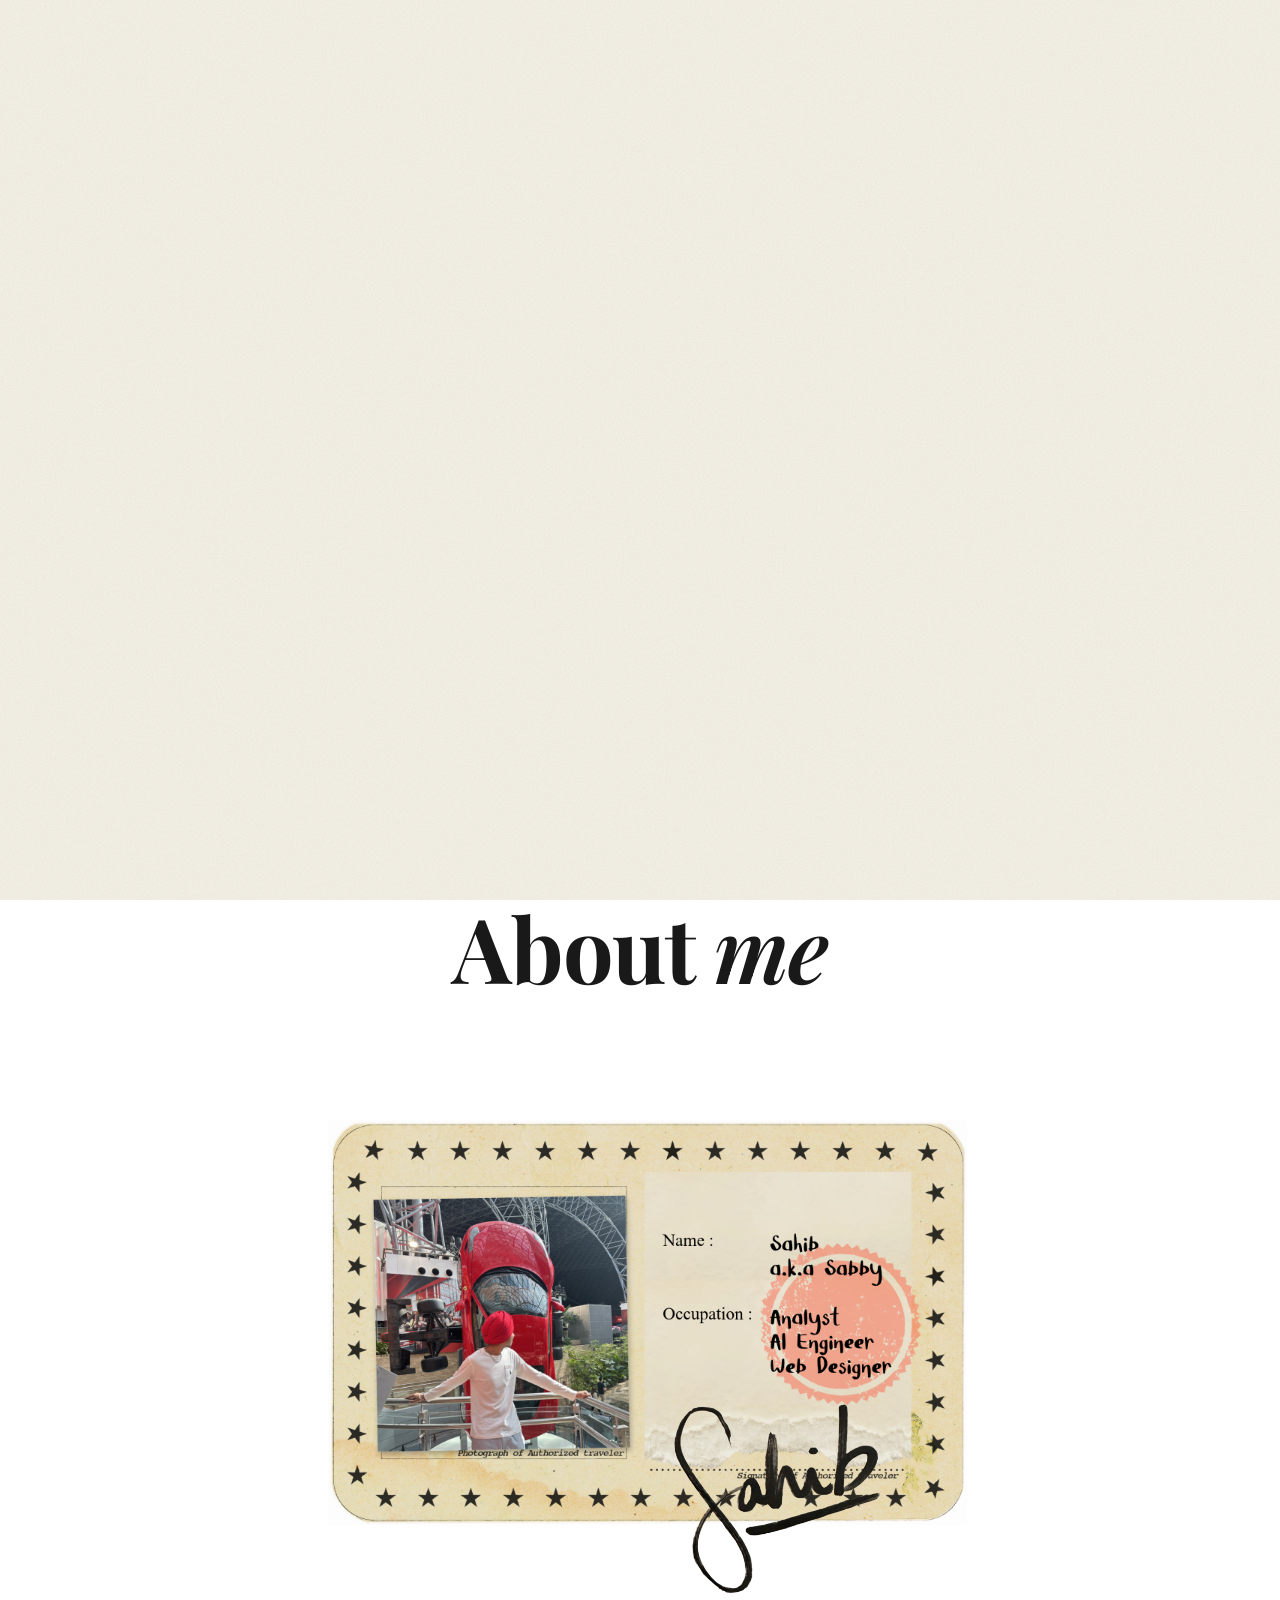
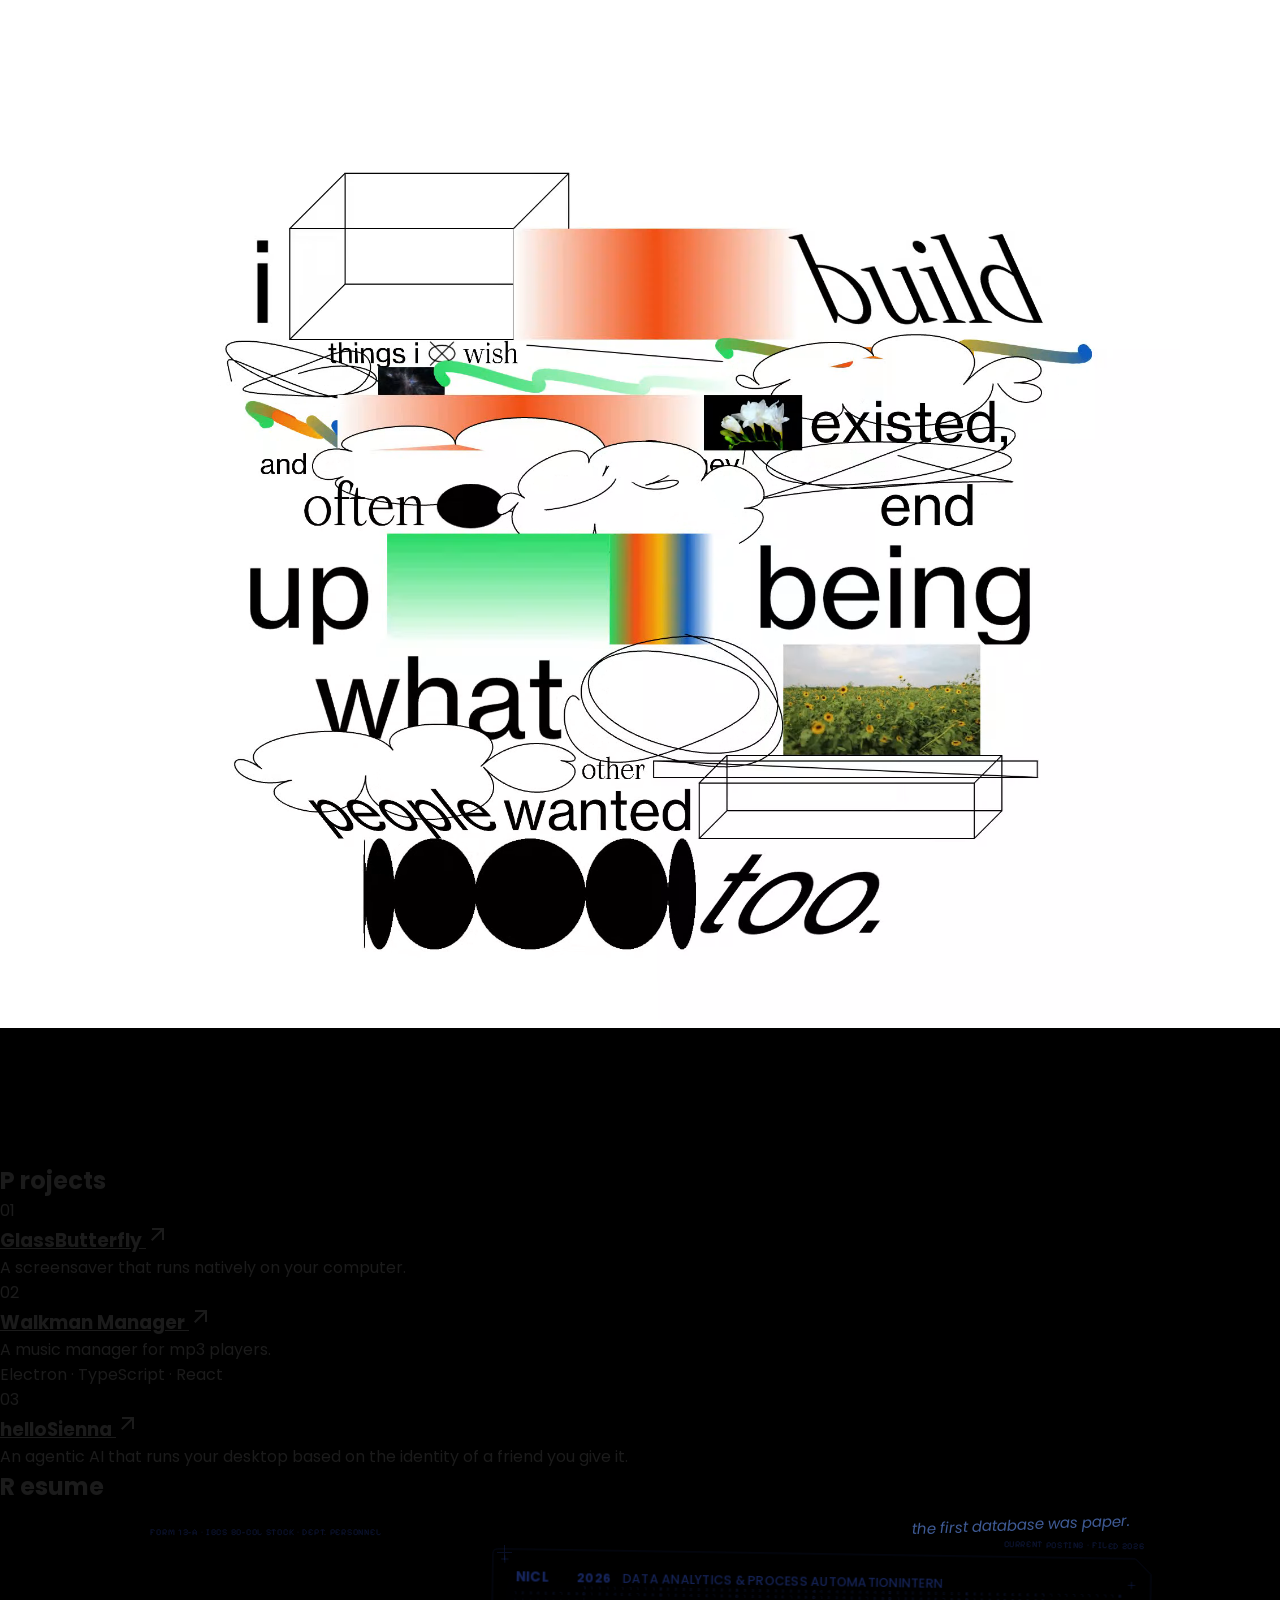
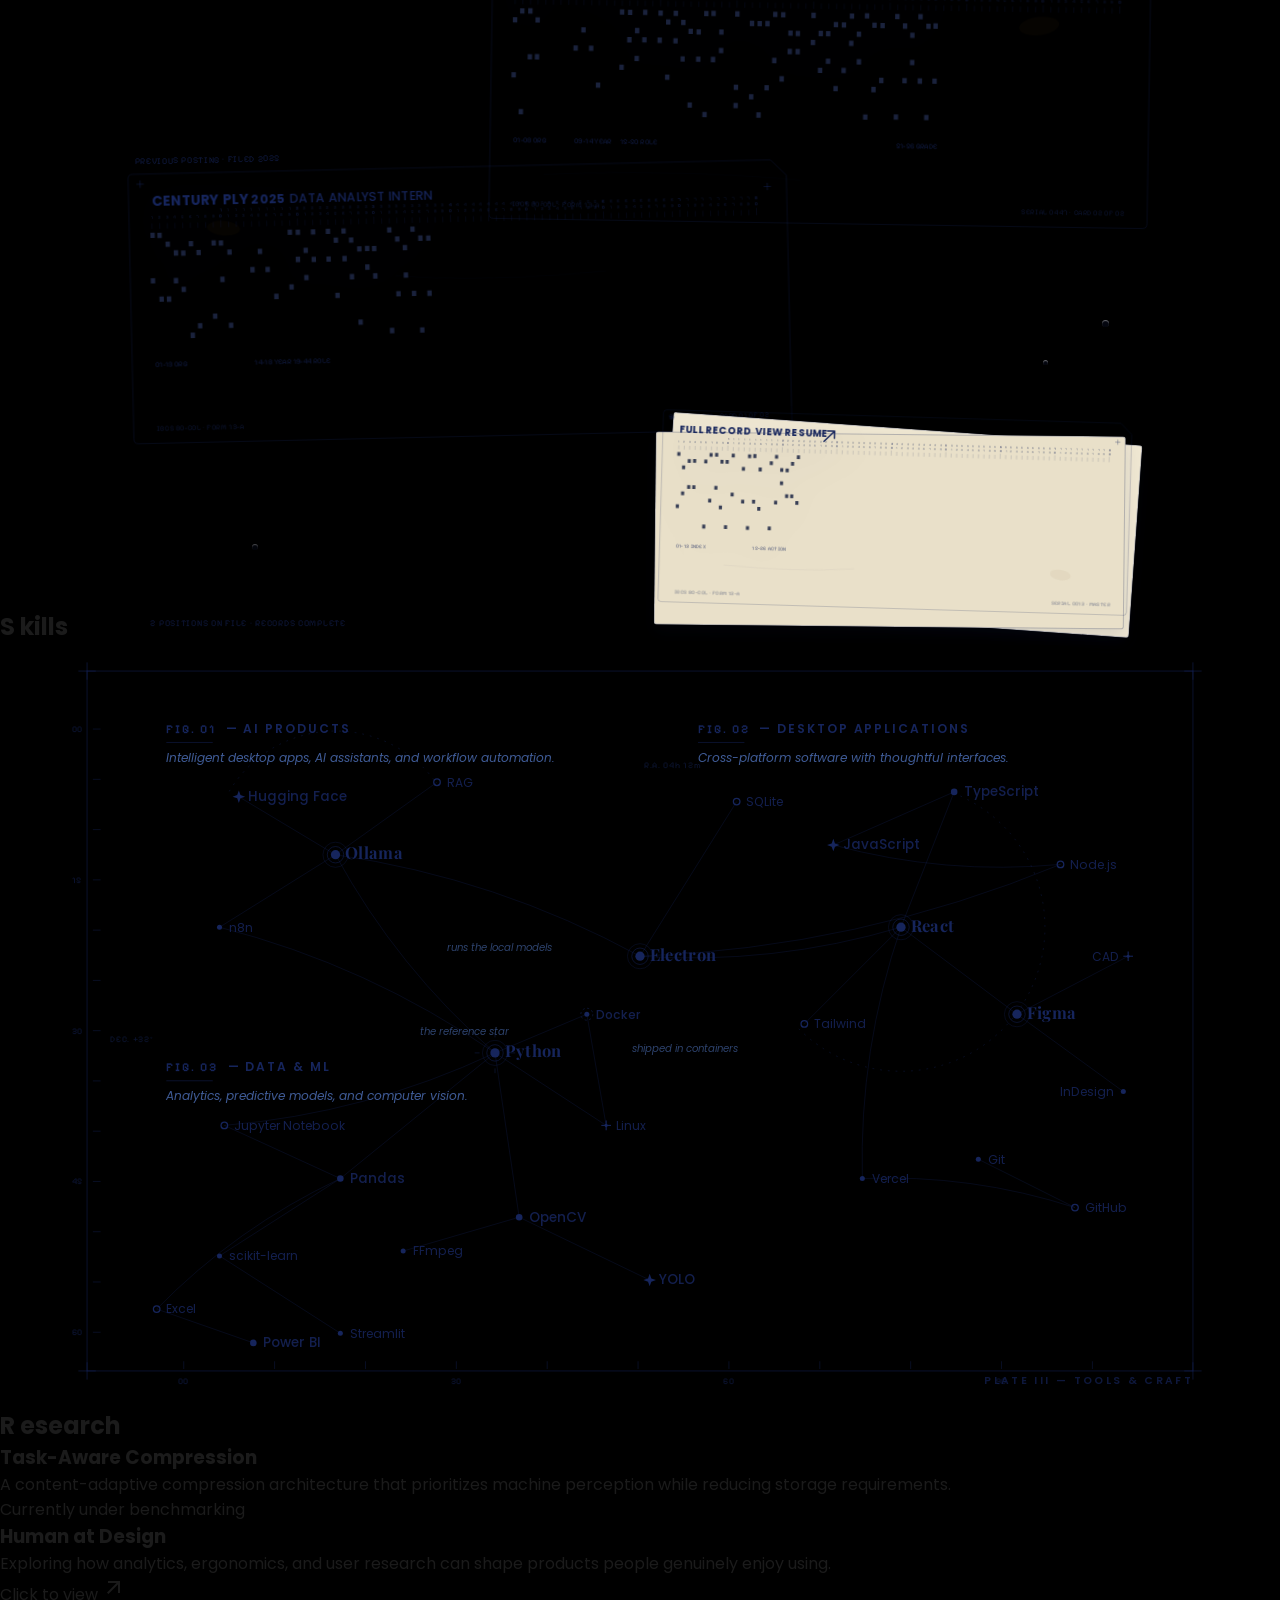
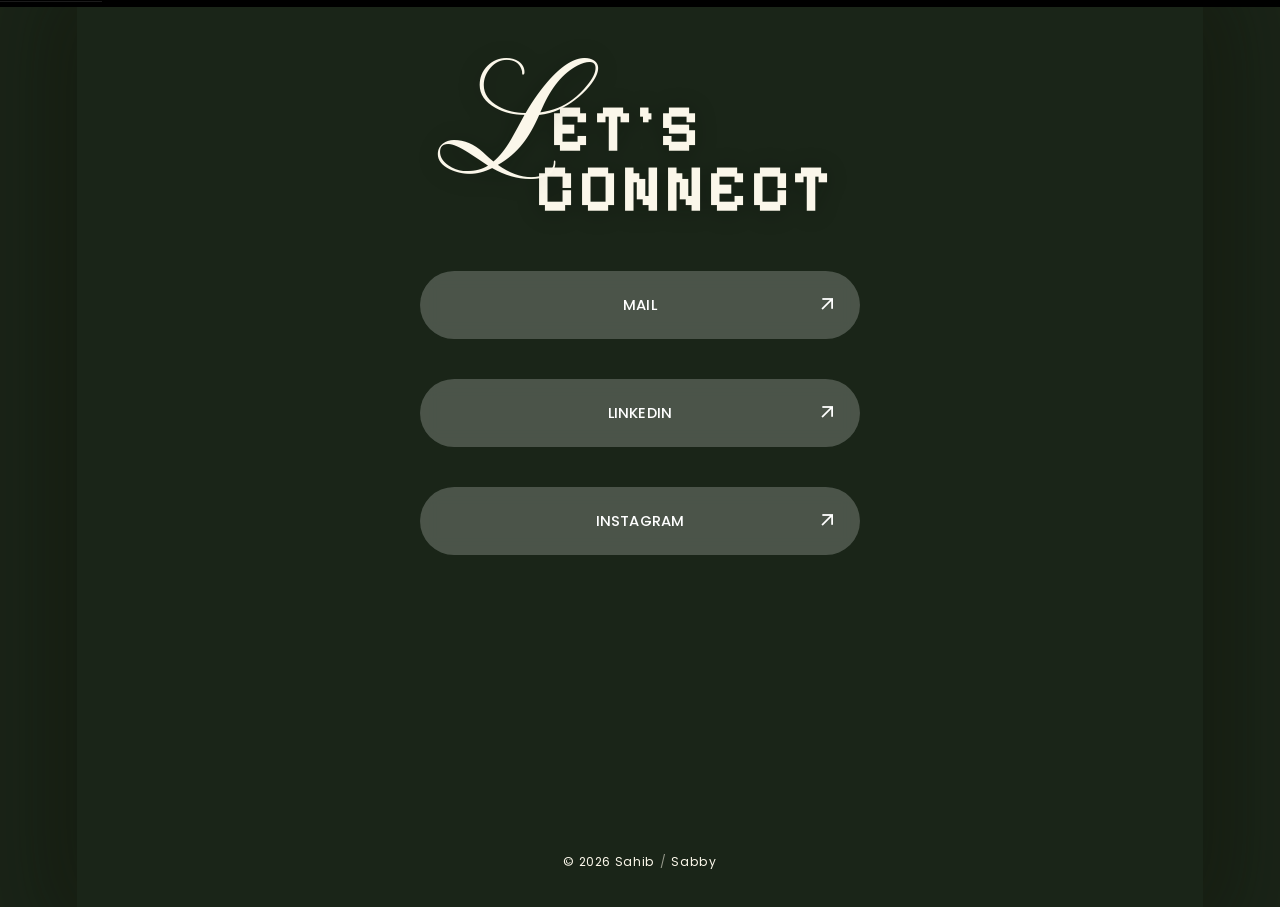
==== commit 8d8dace0: "resume page redesign" ====
--- a/index.html
+++ b/index.html
@@ -35,6 +35,7 @@
     <link rel="stylesheet" href="css/about.css?v=8">
     <link rel="stylesheet" href="css/contact.css?v=3">
     <link rel="stylesheet" href="css/skills.css?v=2">
+    <link rel="stylesheet" href="css/resume.css?v=2">
 
     <!-- Critical hero fallback: guarantees the full-screen cream hero
          even if a stylesheet is missing, stale-cached, or served with a
@@ -317,42 +318,226 @@
                 <span class="section-title__rest">esume</span>
             </h2>
 
-            <ol class="timeline">
-
-                <li class="timeline__item" data-reveal>
-                    <span class="timeline__year">2026</span>
-                    <div class="timeline__body">
-                        <h3 class="timeline__org">NICL</h3>
-                        <p class="timeline__role lede">Data Analytics &amp; Process Automation Intern</p>
+            <div class="resume-desk">
+                <span class="resume-reg resume-reg--tl" aria-hidden="true"></span>
+                <span class="resume-reg resume-reg--br" aria-hidden="true"></span>
+
+                <p class="resume-note">the first database was paper.</p>
+                <span class="resume-metro resume-metro--a" aria-hidden="true">FORM 13-A &#183; IBCS 80-COL STOCK &#183; DEPT. PERSONNEL</span>
+
+
+            <figure class="pcard-wrap pcard-wrap--nicl" style="--rot:0.9deg;--sd:0s">
+                <span class="pcard-tag" aria-hidden="true">CURRENT POSTING &#183; FILED 2026</span>
+                <div class="pcard">
+
+            <svg class="pcard__svg pcard__svg--desktop" viewBox="0 0 720 296" role="img"
+                 aria-label="Punch card record: NICL, Data Analytics and Process Automation Intern, 2026">
+              <defs>
+                <linearGradient id="pc-nicl-d-stock" x1="0" y1="0" x2="0" y2="1">
+                  <stop offset="0" stop-color="#F9F4E3"/><stop offset="1" stop-color="#EFE6CD"/>
+                </linearGradient>
+                <linearGradient id="pc-nicl-d-beam" x1="0" y1="0" x2="1" y2="0">
+                  <stop offset="0" stop-color="#FFF7E2" stop-opacity="0"/>
+                  <stop offset=".5" stop-color="#FFF7E2" stop-opacity=".6"/>
+                  <stop offset="1" stop-color="#FFF7E2" stop-opacity="0"/>
+                </linearGradient>
+              </defs>
+              <path class="pcard__stock" d="M6,1 H702 L719,18 V290 Q719,295 714,295 H6 Q1,295 1,290 V6 Q1,1 6,1 Z"/>
+              <path class="pcard__wear" d="M60,246 q150,-8 280,2"/>
+              <ellipse class="pcard__spot" cx="598" cy="76" rx="22" ry="10" transform="rotate(-8 598 76)"/>
+              <g class="pcard__reg"><line x1="14" y1="8" x2="14" y2="16"/><line x1="10" y1="12" x2="18" y2="12"/></g>
+              <g class="pcard__reg"><line x1="694" y1="30" x2="702" y2="30"/><line x1="698" y1="26" x2="698" y2="34"/></g>
+              <text class="pcard__print pcard__int pcard__int--org" x="26.00" y="36" style="--d:0.06s">NICL</text><text class="pcard__print pcard__int pcard__int--year pcard__int--s" x="92.80" y="36" style="--d:0.13s">2026</text><text class="pcard__print pcard__int pcard__int--role pcard__int--s" x="142.90" y="36" style="--d:0.18s">DATA ANALYTICS &amp; PROCESS AUTOMATION</text><text class="pcard__print pcard__int pcard__int--role pcard__int--s" x="443.50" y="36" style="--d:0.51s">INTERN</text>
+              <path class="pcard__tick" d="M26.00,55V61M34.35,55V61M42.70,55V61M51.05,55V61M59.40,55V61M67.75,55V61M76.10,55V61M84.45,55V61M92.80,55V61M101.15,53V61M109.50,55V61M117.85,55V61M126.20,55V61M134.55,55V61M142.90,55V61M151.25,55V61M159.60,55V61M167.95,55V61M176.30,55V61M184.65,53V61M193.00,55V61M201.35,55V61M209.70,55V61M218.05,55V61M226.40,55V61M234.75,55V61M243.10,55V61M251.45,55V61M259.80,55V61M268.15,53V61M276.50,55V61M284.85,55V61M293.20,55V61M301.55,55V61M309.90,55V61M318.25,55V61M326.60,55V61M334.95,55V61M343.30,55V61M351.65,53V61M360.00,55V61M368.35,55V61M376.70,55V61M385.05,55V61M393.40,55V61M401.75,55V61M410.10,55V61M418.45,55V61M426.80,55V61M435.15,53V61M443.50,55V61M451.85,55V61M460.20,55V61M468.55,55V61M476.90,55V61M485.25,55V61M493.60,55V61M501.95,55V61M510.30,55V61M518.65,53V61M527.00,55V61M535.35,55V61M543.70,55V61M552.05,55V61M560.40,55V61M568.75,55V61M577.10,55V61M585.45,55V61M593.80,55V61M602.15,53V61M610.50,55V61M618.85,55V61M627.20,55V61M635.55,55V61M643.90,55V61M652.25,55V61M660.60,55V61M668.95,55V61M677.30,55V61M685.65,53V61"/>
+              <text class="pcard__ruler" x="26.00" y="50">1</text><text class="pcard__ruler" x="34.35" y="50">2</text><text class="pcard__ruler" x="42.70" y="50">3</text><text class="pcard__ruler" x="51.05" y="50">4</text><text class="pcard__ruler" x="59.40" y="50">5</text><text class="pcard__ruler" x="67.75" y="50">6</text><text class="pcard__ruler" x="76.10" y="50">7</text><text class="pcard__ruler" x="84.45" y="50">8</text><text class="pcard__ruler" x="92.80" y="50">9</text><text class="pcard__ruler pcard__ruler--major" x="101.15" y="44">1</text><text class="pcard__ruler pcard__ruler--major" x="101.15" y="50">0</text><text class="pcard__ruler" x="109.50" y="44">1</text><text class="pcard__ruler" x="109.50" y="50">1</text><text class="pcard__ruler" x="117.85" y="44">1</text><text class="pcard__ruler" x="117.85" y="50">2</text><text class="pcard__ruler" x="126.20" y="44">1</text><text class="pcard__ruler" x="126.20" y="50">3</text><text class="pcard__ruler" x="134.55" y="44">1</text><text class="pcard__ruler" x="134.55" y="50">4</text><text class="pcard__ruler" x="142.90" y="44">1</text><text class="pcard__ruler" x="142.90" y="50">5</text><text class="pcard__ruler" x="151.25" y="44">1</text><text class="pcard__ruler" x="151.25" y="50">6</text><text class="pcard__ruler" x="159.60" y="44">1</text><text class="pcard__ruler" x="159.60" y="50">7</text><text class="pcard__ruler" x="167.95" y="44">1</text><text class="pcard__ruler" x="167.95" y="50">8</text><text class="pcard__ruler" x="176.30" y="44">1</text><text class="pcard__ruler" x="176.30" y="50">9</text><text class="pcard__ruler pcard__ruler--major" x="184.65" y="44">2</text><text class="pcard__ruler pcard__ruler--major" x="184.65" y="50">0</text><text class="pcard__ruler" x="193.00" y="44">2</text><text class="pcard__ruler" x="193.00" y="50">1</text><text class="pcard__ruler" x="201.35" y="44">2</text><text class="pcard__ruler" x="201.35" y="50">2</text><text class="pcard__ruler" x="209.70" y="44">2</text><text class="pcard__ruler" x="209.70" y="50">3</text><text class="pcard__ruler" x="218.05" y="44">2</text><text class="pcard__ruler" x="218.05" y="50">4</text><text class="pcard__ruler" x="226.40" y="44">2</text><text class="pcard__ruler" x="226.40" y="50">5</text><text class="pcard__ruler" x="234.75" y="44">2</text><text class="pcard__ruler" x="234.75" y="50">6</text><text class="pcard__ruler" x="243.10" y="44">2</text><text class="pcard__ruler" x="243.10" y="50">7</text><text class="pcard__ruler" x="251.45" y="44">2</text><text class="pcard__ruler" x="251.45" y="50">8</text><text class="pcard__ruler" x="259.80" y="44">2</text><text class="pcard__ruler" x="259.80" y="50">9</text><text class="pcard__ruler pcard__ruler--major" x="268.15" y="44">3</text><text class="pcard__ruler pcard__ruler--major" x="268.15" y="50">0</text><text class="pcard__ruler" x="276.50" y="44">3</text><text class="pcard__ruler" x="276.50" y="50">1</text><text class="pcard__ruler" x="284.85" y="44">3</text><text class="pcard__ruler" x="284.85" y="50">2</text><text class="pcard__ruler" x="293.20" y="44">3</text><text class="pcard__ruler" x="293.20" y="50">3</text><text class="pcard__ruler" x="301.55" y="44">3</text><text class="pcard__ruler" x="301.55" y="50">4</text><text class="pcard__ruler" x="309.90" y="44">3</text><text class="pcard__ruler" x="309.90" y="50">5</text><text class="pcard__ruler" x="318.25" y="44">3</text><text class="pcard__ruler" x="318.25" y="50">6</text><text class="pcard__ruler" x="326.60" y="44">3</text><text class="pcard__ruler" x="326.60" y="50">7</text><text class="pcard__ruler" x="334.95" y="44">3</text><text class="pcard__ruler" x="334.95" y="50">8</text><text class="pcard__ruler" x="343.30" y="44">3</text><text class="pcard__ruler" x="343.30" y="50">9</text><text class="pcard__ruler pcard__ruler--major" x="351.65" y="44">4</text><text class="pcard__ruler pcard__ruler--major" x="351.65" y="50">0</text><text class="pcard__ruler" x="360.00" y="44">4</text><text class="pcard__ruler" x="360.00" y="50">1</text><text class="pcard__ruler" x="368.35" y="44">4</text><text class="pcard__ruler" x="368.35" y="50">2</text><text class="pcard__ruler" x="376.70" y="44">4</text><text class="pcard__ruler" x="376.70" y="50">3</text><text class="pcard__ruler" x="385.05" y="44">4</text><text class="pcard__ruler" x="385.05" y="50">4</text><text class="pcard__ruler" x="393.40" y="44">4</text><text class="pcard__ruler" x="393.40" y="50">5</text><text class="pcard__ruler" x="401.75" y="44">4</text><text class="pcard__ruler" x="401.75" y="50">6</text><text class="pcard__ruler" x="410.10" y="44">4</text><text class="pcard__ruler" x="410.10" y="50">7</text><text class="pcard__ruler" x="418.45" y="44">4</text><text class="pcard__ruler" x="418.45" y="50">8</text><text class="pcard__ruler" x="426.80" y="44">4</text><text class="pcard__ruler" x="426.80" y="50">9</text><text class="pcard__ruler pcard__ruler--major" x="435.15" y="44">5</text><text class="pcard__ruler pcard__ruler--major" x="435.15" y="50">0</text><text class="pcard__ruler" x="443.50" y="44">5</text><text class="pcard__ruler" x="443.50" y="50">1</text><text class="pcard__ruler" x="451.85" y="44">5</text><text class="pcard__ruler" x="451.85" y="50">2</text><text class="pcard__ruler" x="460.20" y="44">5</text><text class="pcard__ruler" x="460.20" y="50">3</text><text class="pcard__ruler" x="468.55" y="44">5</text><text class="pcard__ruler" x="468.55" y="50">4</text><text class="pcard__ruler" x="476.90" y="44">5</text><text class="pcard__ruler" x="476.90" y="50">5</text><text class="pcard__ruler" x="485.25" y="44">5</text><text class="pcard__ruler" x="485.25" y="50">6</text><text class="pcard__ruler" x="493.60" y="44">5</text><text class="pcard__ruler" x="493.60" y="50">7</text><text class="pcard__ruler" x="501.95" y="44">5</text><text class="pcard__ruler" x="501.95" y="50">8</text><text class="pcard__ruler" x="510.30" y="44">5</text><text class="pcard__ruler" x="510.30" y="50">9</text><text class="pcard__ruler pcard__ruler--major" x="518.65" y="44">6</text><text class="pcard__ruler pcard__ruler--major" x="518.65" y="50">0</text><text class="pcard__ruler" x="527.00" y="44">6</text><text class="pcard__ruler" x="527.00" y="50">1</text><text class="pcard__ruler" x="535.35" y="44">6</text><text class="pcard__ruler" x="535.35" y="50">2</text><text class="pcard__ruler" x="543.70" y="44">6</text><text class="pcard__ruler" x="543.70" y="50">3</text><text class="pcard__ruler" x="552.05" y="44">6</text><text class="pcard__ruler" x="552.05" y="50">4</text><text class="pcard__ruler" x="560.40" y="44">6</text><text class="pcard__ruler" x="560.40" y="50">5</text><text class="pcard__ruler" x="568.75" y="44">6</text><text class="pcard__ruler" x="568.75" y="50">6</text><text class="pcard__ruler" x="577.10" y="44">6</text><text class="pcard__ruler" x="577.10" y="50">7</text><text class="pcard__ruler" x="585.45" y="44">6</text><text class="pcard__ruler" x="585.45" y="50">8</text><text class="pcard__ruler" x="593.80" y="44">6</text><text class="pcard__ruler" x="593.80" y="50">9</text><text class="pcard__ruler pcard__ruler--major" x="602.15" y="44">7</text><text class="pcard__ruler pcard__ruler--major" x="602.15" y="50">0</text><text class="pcard__ruler" x="610.50" y="44">7</text><text class="pcard__ruler" x="610.50" y="50">1</text><text class="pcard__ruler" x="618.85" y="44">7</text><text class="pcard__ruler" x="618.85" y="50">2</text><text class="pcard__ruler" x="627.20" y="44">7</text><text class="pcard__ruler" x="627.20" y="50">3</text><text class="pcard__ruler" x="635.55" y="44">7</text><text class="pcard__ruler" x="635.55" y="50">4</text><text class="pcard__ruler" x="643.90" y="44">7</text><text class="pcard__ruler" x="643.90" y="50">5</text><text class="pcard__ruler" x="652.25" y="44">7</text><text class="pcard__ruler" x="652.25" y="50">6</text><text class="pcard__ruler" x="660.60" y="44">7</text><text class="pcard__ruler" x="660.60" y="50">7</text><text class="pcard__ruler" x="668.95" y="44">7</text><text class="pcard__ruler" x="668.95" y="50">8</text><text class="pcard__ruler" x="677.30" y="44">7</text><text class="pcard__ruler" x="677.30" y="50">9</text><text class="pcard__ruler pcard__ruler--major" x="685.65" y="44">8</text><text class="pcard__ruler pcard__ruler--major" x="685.65" y="50">0</text>
+              <path class="pcard__holes" d="M23.82,75.20h4.8v5.8h-4.8zM23.25,135.15h4.8v5.8h-4.8zM31.55,65.40h4.8v5.8h-4.8zM31.69,175.27h4.8v5.8h-4.8zM40.35,65.25h4.8v5.8h-4.8zM40.58,115.29h4.8v5.8h-4.8zM48.45,75.06h4.8v5.8h-4.8zM48.38,115.17h4.8v5.8h-4.8zM90.40,104.99h4.8v5.8h-4.8zM98.64,85.06h4.8v5.8h-4.8zM107.31,105.03h4.8v5.8h-4.8zM115.44,144.99h4.8v5.8h-4.8zM140.45,64.87h4.8v5.8h-4.8zM140.80,125.16h4.8v5.8h-4.8zM149.23,65.09h4.8v5.8h-4.8zM148.84,95.00h4.8v5.8h-4.8zM157.16,84.91h4.8v5.8h-4.8zM157.17,115.32h4.8v5.8h-4.8zM165.68,64.93h4.8v5.8h-4.8zM165.24,94.80h4.8v5.8h-4.8zM182.48,65.40h4.8v5.8h-4.8zM181.92,94.99h4.8v5.8h-4.8zM190.92,74.92h4.8v5.8h-4.8zM190.76,135.21h4.8v5.8h-4.8zM199.09,65.39h4.8v5.8h-4.8zM199.21,95.36h4.8v5.8h-4.8zM207.42,75.15h4.8v5.8h-4.8zM207.41,115.04h4.8v5.8h-4.8zM215.57,84.85h4.8v5.8h-4.8zM215.74,165.30h4.8v5.8h-4.8zM224.34,85.25h4.8v5.8h-4.8zM224.29,115.03h4.8v5.8h-4.8zM232.35,65.20h4.8v5.8h-4.8zM232.09,175.27h4.8v5.8h-4.8zM240.25,64.86h4.8v5.8h-4.8zM240.41,115.17h4.8v5.8h-4.8zM249.09,85.14h4.8v5.8h-4.8zM249.09,105.28h4.8v5.8h-4.8zM266.19,65.04h4.8v5.8h-4.8zM265.90,145.12h4.8v5.8h-4.8zM265.89,164.88h4.8v5.8h-4.8zM282.33,75.07h4.8v5.8h-4.8zM282.68,155.15h4.8v5.8h-4.8zM290.71,75.32h4.8v5.8h-4.8zM291.00,174.91h4.8v5.8h-4.8zM299.21,75.09h4.8v5.8h-4.8zM299.39,145.03h4.8v5.8h-4.8zM307.57,64.91h4.8v5.8h-4.8zM307.26,115.21h4.8v5.8h-4.8zM316.28,65.20h4.8v5.8h-4.8zM315.65,135.13h4.8v5.8h-4.8zM324.48,85.13h4.8v5.8h-4.8zM323.99,105.10h4.8v5.8h-4.8zM332.52,85.38h4.8v5.8h-4.8zM332.61,105.10h4.8v5.8h-4.8zM349.34,65.25h4.8v5.8h-4.8zM349.13,94.91h4.8v5.8h-4.8zM357.53,84.89h4.8v5.8h-4.8zM357.38,125.21h4.8v5.8h-4.8zM365.59,84.97h4.8v5.8h-4.8zM365.91,115.01h4.8v5.8h-4.8zM373.92,75.06h4.8v5.8h-4.8zM374.62,144.83h4.8v5.8h-4.8zM382.65,75.17h4.8v5.8h-4.8zM383.09,124.89h4.8v5.8h-4.8zM391.27,65.38h4.8v5.8h-4.8zM390.92,95.09h4.8v5.8h-4.8zM399.12,85.01h4.8v5.8h-4.8zM399.58,115.17h4.8v5.8h-4.8zM407.71,64.92h4.8v5.8h-4.8zM407.46,175.32h4.8v5.8h-4.8zM415.99,75.05h4.8v5.8h-4.8zM415.98,145.23h4.8v5.8h-4.8zM424.84,75.22h4.8v5.8h-4.8zM424.31,135.11h4.8v5.8h-4.8zM440.75,65.17h4.8v5.8h-4.8zM440.90,174.87h4.8v5.8h-4.8zM449.32,75.37h4.8v5.8h-4.8zM449.71,135.01h4.8v5.8h-4.8zM457.47,85.25h4.8v5.8h-4.8zM457.72,115.13h4.8v5.8h-4.8zM466.06,64.94h4.8v5.8h-4.8zM466.42,135.13h4.8v5.8h-4.8zM474.87,75.27h4.8v5.8h-4.8zM474.07,174.85h4.8v5.8h-4.8zM482.66,74.86h4.8v5.8h-4.8zM482.42,134.92h4.8v5.8h-4.8z"/>
+              <text class="pcard__print pcard__read" x="26.00" y="212" style="--d:0.06s">01-08 ORG</text><text class="pcard__print pcard__read" x="92.80" y="212" style="--d:0.13s">09-14 YEAR</text><text class="pcard__print pcard__read" x="142.90" y="212" style="--d:0.18s">15-50 ROLE</text><text class="pcard__print pcard__read" x="443.50" y="212" style="--d:0.51s">51-56 GRADE</text>
+              <text class="pcard__form" x="26" y="282">IBCS 80-COL &#183; FORM 13-A</text>
+              <text class="pcard__form" x="694" y="282" text-anchor="end">SERIAL 0447 &#183; CARD 02 OF 02</text>
+              
+              <rect class="pcard__beam" x="-70" y="-8" width="90" height="312"
+                    style="--sweep:920px;--dur:1s"/>
+            </svg>
+
+                <svg class="pcard__svg pcard__svg--mobile" viewBox="0 0 380 306" role="img"
+                     aria-label="Punch card record: NICL, Data Analytics and Process Automation Intern, 2026">
+                  <defs>
+                    <linearGradient id="pc-nicl-m-stock" x1="0" y1="0" x2="0" y2="1">
+                      <stop offset="0" stop-color="#F9F4E3"/><stop offset="1" stop-color="#EFE6CD"/>
+                    </linearGradient>
+                    <linearGradient id="pc-nicl-m-beam" x1="0" y1="0" x2="1" y2="0">
+                      <stop offset="0" stop-color="#FFF7E2" stop-opacity="0"/>
+                      <stop offset=".5" stop-color="#FFF7E2" stop-opacity=".6"/>
+                      <stop offset="1" stop-color="#FFF7E2" stop-opacity="0"/>
+                    </linearGradient>
+                  </defs>
+                  <path class="pcard__stock" d="M5,1 H358 L379,22 V300 Q379,305 374,305 H5 Q1,305 1,301 V6 Q1,1 5,1 Z"/>
+                  <path class="pcard__wear" d="M60,232 q100,-6 190,2"/>
+                  <ellipse class="pcard__spot" cx="300" cy="68" rx="16" ry="7" transform="rotate(-6 300 68)"/>
+                  <g class="pcard__reg"><line x1="11" y1="7" x2="11" y2="14"/><line x1="7.5" y1="10.5" x2="14.5" y2="10.5"/></g>
+                  <text class="pcard__print pcard__int pcard__int--org pcard__int--m1" x="18" y="28" style="--d:0.05s">NICL</text>
+                  <text class="pcard__print pcard__int pcard__int--year pcard__int--m1" x="362" y="28" text-anchor="end" style="--d:0.40s">2026</text>
+                  <text class="pcard__print pcard__int pcard__int--role pcard__int--m2" x="18" y="46" style="--d:0.10s">DATA ANALYTICS &amp; PROCESS AUTOMATION</text>
+                  <text class="pcard__print pcard__int pcard__int--role pcard__int--m2" x="18" y="63" style="--d:0.10s">INTERN</text>
+                  <path class="pcard__tick" d="M18.00,87V93M26.60,87V93M35.20,87V93M43.80,87V93M52.40,87V93M61.00,87V93M69.60,87V93M78.20,87V93M86.80,87V93M95.40,85V93M104.00,87V93M112.60,87V93M121.20,87V93M129.80,87V93M138.40,87V93M147.00,87V93M155.60,87V93M164.20,87V93M172.80,87V93M181.40,85V93M190.00,87V93M198.60,87V93M207.20,87V93M215.80,87V93M224.40,87V93M233.00,87V93M241.60,87V93M250.20,87V93M258.80,87V93M267.40,85V93M276.00,87V93M284.60,87V93M293.20,87V93M301.80,87V93M310.40,87V93M319.00,87V93M327.60,87V93M336.20,87V93M344.80,87V93M353.40,85V93"/>
+                  <text class="pcard__ruler" x="18.00" y="82">1</text><text class="pcard__ruler" x="26.60" y="82">2</text><text class="pcard__ruler" x="35.20" y="82">3</text><text class="pcard__ruler" x="43.80" y="82">4</text><text class="pcard__ruler" x="52.40" y="82">5</text><text class="pcard__ruler" x="61.00" y="82">6</text><text class="pcard__ruler" x="69.60" y="82">7</text><text class="pcard__ruler" x="78.20" y="82">8</text><text class="pcard__ruler" x="86.80" y="82">9</text><text class="pcard__ruler pcard__ruler--major" x="95.40" y="76">1</text><text class="pcard__ruler pcard__ruler--major" x="95.40" y="82">0</text><text class="pcard__ruler" x="104.00" y="76">1</text><text class="pcard__ruler" x="104.00" y="82">1</text><text class="pcard__ruler" x="112.60" y="76">1</text><text class="pcard__ruler" x="112.60" y="82">2</text><text class="pcard__ruler" x="121.20" y="76">1</text><text class="pcard__ruler" x="121.20" y="82">3</text><text class="pcard__ruler" x="129.80" y="76">1</text><text class="pcard__ruler" x="129.80" y="82">4</text><text class="pcard__ruler" x="138.40" y="76">1</text><text class="pcard__ruler" x="138.40" y="82">5</text><text class="pcard__ruler" x="147.00" y="76">1</text><text class="pcard__ruler" x="147.00" y="82">6</text><text class="pcard__ruler" x="155.60" y="76">1</text><text class="pcard__ruler" x="155.60" y="82">7</text><text class="pcard__ruler" x="164.20" y="76">1</text><text class="pcard__ruler" x="164.20" y="82">8</text><text class="pcard__ruler" x="172.80" y="76">1</text><text class="pcard__ruler" x="172.80" y="82">9</text><text class="pcard__ruler pcard__ruler--major" x="181.40" y="76">2</text><text class="pcard__ruler pcard__ruler--major" x="181.40" y="82">0</text><text class="pcard__ruler" x="190.00" y="76">2</text><text class="pcard__ruler" x="190.00" y="82">1</text><text class="pcard__ruler" x="198.60" y="76">2</text><text class="pcard__ruler" x="198.60" y="82">2</text><text class="pcard__ruler" x="207.20" y="76">2</text><text class="pcard__ruler" x="207.20" y="82">3</text><text class="pcard__ruler" x="215.80" y="76">2</text><text class="pcard__ruler" x="215.80" y="82">4</text><text class="pcard__ruler" x="224.40" y="76">2</text><text class="pcard__ruler" x="224.40" y="82">5</text><text class="pcard__ruler" x="233.00" y="76">2</text><text class="pcard__ruler" x="233.00" y="82">6</text><text class="pcard__ruler" x="241.60" y="76">2</text><text class="pcard__ruler" x="241.60" y="82">7</text><text class="pcard__ruler" x="250.20" y="76">2</text><text class="pcard__ruler" x="250.20" y="82">8</text><text class="pcard__ruler" x="258.80" y="76">2</text><text class="pcard__ruler" x="258.80" y="82">9</text><text class="pcard__ruler pcard__ruler--major" x="267.40" y="76">3</text><text class="pcard__ruler pcard__ruler--major" x="267.40" y="82">0</text><text class="pcard__ruler" x="276.00" y="76">3</text><text class="pcard__ruler" x="276.00" y="82">1</text><text class="pcard__ruler" x="284.60" y="76">3</text><text class="pcard__ruler" x="284.60" y="82">2</text><text class="pcard__ruler" x="293.20" y="76">3</text><text class="pcard__ruler" x="293.20" y="82">3</text><text class="pcard__ruler" x="301.80" y="76">3</text><text class="pcard__ruler" x="301.80" y="82">4</text><text class="pcard__ruler" x="310.40" y="76">3</text><text class="pcard__ruler" x="310.40" y="82">5</text><text class="pcard__ruler" x="319.00" y="76">3</text><text class="pcard__ruler" x="319.00" y="82">6</text><text class="pcard__ruler" x="327.60" y="76">3</text><text class="pcard__ruler" x="327.60" y="82">7</text><text class="pcard__ruler" x="336.20" y="76">3</text><text class="pcard__ruler" x="336.20" y="82">8</text><text class="pcard__ruler" x="344.80" y="76">3</text><text class="pcard__ruler" x="344.80" y="82">9</text><text class="pcard__ruler pcard__ruler--major" x="353.40" y="76">4</text><text class="pcard__ruler pcard__ruler--major" x="353.40" y="82">0</text>
+                  <path class="pcard__holes" d="M15.82,103.60h4.8v5.8h-4.8zM15.25,141.95h4.8v5.8h-4.8zM23.80,97.40h4.8v5.8h-4.8zM23.94,167.67h4.8v5.8h-4.8zM32.85,97.25h4.8v5.8h-4.8zM33.08,129.29h4.8v5.8h-4.8zM41.20,103.46h4.8v5.8h-4.8zM41.13,129.17h4.8v5.8h-4.8zM59.03,122.71h4.8v5.8h-4.8zM67.26,109.82h4.8v5.8h-4.8zM75.35,122.51h4.8v5.8h-4.8zM84.02,148.36h4.8v5.8h-4.8zM101.89,97.19h4.8v5.8h-4.8zM101.91,135.32h4.8v5.8h-4.8zM109.91,96.80h4.8v5.8h-4.8zM110.32,116.25h4.8v5.8h-4.8zM118.53,109.71h4.8v5.8h-4.8zM118.82,128.98h4.8v5.8h-4.8zM127.68,97.33h4.8v5.8h-4.8zM127.01,116.38h4.8v5.8h-4.8zM144.98,97.09h4.8v5.8h-4.8zM144.59,116.20h4.8v5.8h-4.8zM152.96,103.69h4.8v5.8h-4.8zM153.50,141.60h4.8v5.8h-4.8zM161.93,96.93h4.8v5.8h-4.8zM161.49,116.00h4.8v5.8h-4.8zM170.59,103.22h4.8v5.8h-4.8zM170.76,129.00h4.8v5.8h-4.8zM179.02,109.92h4.8v5.8h-4.8zM179.21,161.11h4.8v5.8h-4.8zM187.60,110.13h4.8v5.8h-4.8zM187.71,129.05h4.8v5.8h-4.8zM196.34,97.39h4.8v5.8h-4.8zM195.76,167.48h4.8v5.8h-4.8zM204.73,96.85h4.8v5.8h-4.8zM204.91,129.04h4.8v5.8h-4.8zM213.32,109.65h4.8v5.8h-4.8zM213.66,122.57h4.8v5.8h-4.8zM230.60,97.20h4.8v5.8h-4.8zM230.15,148.44h4.8v5.8h-4.8zM231.03,161.07h4.8v5.8h-4.8zM248.17,103.77h4.8v5.8h-4.8zM247.46,154.99h4.8v5.8h-4.8zM256.11,103.59h4.8v5.8h-4.8zM256.53,167.47h4.8v5.8h-4.8zM264.86,103.40h4.8v5.8h-4.8zM265.15,148.32h4.8v5.8h-4.8zM273.80,97.07h4.8v5.8h-4.8zM273.99,128.87h4.8v5.8h-4.8zM282.01,97.21h4.8v5.8h-4.8zM282.21,141.87h4.8v5.8h-4.8zM290.70,109.62h4.8v5.8h-4.8zM290.35,122.65h4.8v5.8h-4.8zM299.12,109.66h4.8v5.8h-4.8zM299.71,122.82h4.8v5.8h-4.8zM317.03,97.20h4.8v5.8h-4.8zM316.99,116.32h4.8v5.8h-4.8zM325.48,109.93h4.8v5.8h-4.8zM325.63,135.62h4.8v5.8h-4.8zM333.77,110.18h4.8v5.8h-4.8zM334.20,129.34h4.8v5.8h-4.8zM342.19,103.67h4.8v5.8h-4.8zM342.55,148.58h4.8v5.8h-4.8zM351.25,103.51h4.8v5.8h-4.8zM350.80,135.74h4.8v5.8h-4.8z"/>
+                  <text class="pcard__print pcard__read" x="18" y="190" style="--d:0.05s">COL 01-08 ORG · COL 09-12 YEAR · COL 13+ ROLE</text>
+                  <text class="pcard__form" x="18" y="294">IBCS 80-COL &#183; FORM 13-A</text>
+                  <text class="pcard__form" x="362" y="294" text-anchor="end">SERIAL 0447 &#183; CARD 02 OF 02</text>
+                  
+                  <rect class="pcard__beam" x="-60" y="-8" width="80" height="322"
+                        style="--sweep:500px;--dur:.7s"/>
+                </svg>
+                </div>
+            </figure>
+
+            <figure class="pcard-wrap pcard-wrap--century" style="--rot:-1.3deg;--sd:0.28s">
+                <span class="pcard-tag pcard-tag--left" aria-hidden="true">PREVIOUS POSTING &#183; FILED 2025</span>
+                <div class="pcard">
+
+            <svg class="pcard__svg pcard__svg--desktop" viewBox="0 0 720 296" role="img"
+                 aria-label="Punch card record: Century Ply, Data Analyst Intern, 2025">
+              <defs>
+                <linearGradient id="pc-century-d-stock" x1="0" y1="0" x2="0" y2="1">
+                  <stop offset="0" stop-color="#F9F4E3"/><stop offset="1" stop-color="#EFE6CD"/>
+                </linearGradient>
+                <linearGradient id="pc-century-d-beam" x1="0" y1="0" x2="1" y2="0">
+                  <stop offset="0" stop-color="#FFF7E2" stop-opacity="0"/>
+                  <stop offset=".5" stop-color="#FFF7E2" stop-opacity=".6"/>
+                  <stop offset="1" stop-color="#FFF7E2" stop-opacity="0"/>
+                </linearGradient>
+              </defs>
+              <path class="pcard__stock" d="M6,1 H702 L719,18 V290 Q719,295 714,295 H6 Q1,295 1,290 V6 Q1,1 6,1 Z"/>
+              <path class="pcard__wear" d="M520,118 q-130,10 -230,0"/>
+              <ellipse class="pcard__spot" cx="104" cy="62" rx="18" ry="8" transform="rotate(6 104 62)"/>
+              <g class="pcard__reg"><line x1="14" y1="8" x2="14" y2="16"/><line x1="10" y1="12" x2="18" y2="12"/></g>
+              <g class="pcard__reg"><line x1="694" y1="30" x2="702" y2="30"/><line x1="698" y1="26" x2="698" y2="34"/></g>
+              <text class="pcard__print pcard__int pcard__int--org" x="26.00" y="36" style="--d:0.06s">CENTURY PLY</text><text class="pcard__print pcard__int pcard__int--year pcard__int--s" x="134.55" y="36" style="--d:0.17s">2025</text><text class="pcard__print pcard__int pcard__int--role pcard__int--s" x="176.30" y="36" style="--d:0.22s">DATA ANALYST INTERN</text>
+              <path class="pcard__tick" d="M26.00,55V61M34.35,55V61M42.70,55V61M51.05,55V61M59.40,55V61M67.75,55V61M76.10,55V61M84.45,55V61M92.80,55V61M101.15,53V61M109.50,55V61M117.85,55V61M126.20,55V61M134.55,55V61M142.90,55V61M151.25,55V61M159.60,55V61M167.95,55V61M176.30,55V61M184.65,53V61M193.00,55V61M201.35,55V61M209.70,55V61M218.05,55V61M226.40,55V61M234.75,55V61M243.10,55V61M251.45,55V61M259.80,55V61M268.15,53V61M276.50,55V61M284.85,55V61M293.20,55V61M301.55,55V61M309.90,55V61M318.25,55V61M326.60,55V61M334.95,55V61M343.30,55V61M351.65,53V61M360.00,55V61M368.35,55V61M376.70,55V61M385.05,55V61M393.40,55V61M401.75,55V61M410.10,55V61M418.45,55V61M426.80,55V61M435.15,53V61M443.50,55V61M451.85,55V61M460.20,55V61M468.55,55V61M476.90,55V61M485.25,55V61M493.60,55V61M501.95,55V61M510.30,55V61M518.65,53V61M527.00,55V61M535.35,55V61M543.70,55V61M552.05,55V61M560.40,55V61M568.75,55V61M577.10,55V61M585.45,55V61M593.80,55V61M602.15,53V61M610.50,55V61M618.85,55V61M627.20,55V61M635.55,55V61M643.90,55V61M652.25,55V61M660.60,55V61M668.95,55V61M677.30,55V61M685.65,53V61"/>
+              <text class="pcard__ruler" x="26.00" y="50">1</text><text class="pcard__ruler" x="34.35" y="50">2</text><text class="pcard__ruler" x="42.70" y="50">3</text><text class="pcard__ruler" x="51.05" y="50">4</text><text class="pcard__ruler" x="59.40" y="50">5</text><text class="pcard__ruler" x="67.75" y="50">6</text><text class="pcard__ruler" x="76.10" y="50">7</text><text class="pcard__ruler" x="84.45" y="50">8</text><text class="pcard__ruler" x="92.80" y="50">9</text><text class="pcard__ruler pcard__ruler--major" x="101.15" y="44">1</text><text class="pcard__ruler pcard__ruler--major" x="101.15" y="50">0</text><text class="pcard__ruler" x="109.50" y="44">1</text><text class="pcard__ruler" x="109.50" y="50">1</text><text class="pcard__ruler" x="117.85" y="44">1</text><text class="pcard__ruler" x="117.85" y="50">2</text><text class="pcard__ruler" x="126.20" y="44">1</text><text class="pcard__ruler" x="126.20" y="50">3</text><text class="pcard__ruler" x="134.55" y="44">1</text><text class="pcard__ruler" x="134.55" y="50">4</text><text class="pcard__ruler" x="142.90" y="44">1</text><text class="pcard__ruler" x="142.90" y="50">5</text><text class="pcard__ruler" x="151.25" y="44">1</text><text class="pcard__ruler" x="151.25" y="50">6</text><text class="pcard__ruler" x="159.60" y="44">1</text><text class="pcard__ruler" x="159.60" y="50">7</text><text class="pcard__ruler" x="167.95" y="44">1</text><text class="pcard__ruler" x="167.95" y="50">8</text><text class="pcard__ruler" x="176.30" y="44">1</text><text class="pcard__ruler" x="176.30" y="50">9</text><text class="pcard__ruler pcard__ruler--major" x="184.65" y="44">2</text><text class="pcard__ruler pcard__ruler--major" x="184.65" y="50">0</text><text class="pcard__ruler" x="193.00" y="44">2</text><text class="pcard__ruler" x="193.00" y="50">1</text><text class="pcard__ruler" x="201.35" y="44">2</text><text class="pcard__ruler" x="201.35" y="50">2</text><text class="pcard__ruler" x="209.70" y="44">2</text><text class="pcard__ruler" x="209.70" y="50">3</text><text class="pcard__ruler" x="218.05" y="44">2</text><text class="pcard__ruler" x="218.05" y="50">4</text><text class="pcard__ruler" x="226.40" y="44">2</text><text class="pcard__ruler" x="226.40" y="50">5</text><text class="pcard__ruler" x="234.75" y="44">2</text><text class="pcard__ruler" x="234.75" y="50">6</text><text class="pcard__ruler" x="243.10" y="44">2</text><text class="pcard__ruler" x="243.10" y="50">7</text><text class="pcard__ruler" x="251.45" y="44">2</text><text class="pcard__ruler" x="251.45" y="50">8</text><text class="pcard__ruler" x="259.80" y="44">2</text><text class="pcard__ruler" x="259.80" y="50">9</text><text class="pcard__ruler pcard__ruler--major" x="268.15" y="44">3</text><text class="pcard__ruler pcard__ruler--major" x="268.15" y="50">0</text><text class="pcard__ruler" x="276.50" y="44">3</text><text class="pcard__ruler" x="276.50" y="50">1</text><text class="pcard__ruler" x="284.85" y="44">3</text><text class="pcard__ruler" x="284.85" y="50">2</text><text class="pcard__ruler" x="293.20" y="44">3</text><text class="pcard__ruler" x="293.20" y="50">3</text><text class="pcard__ruler" x="301.55" y="44">3</text><text class="pcard__ruler" x="301.55" y="50">4</text><text class="pcard__ruler" x="309.90" y="44">3</text><text class="pcard__ruler" x="309.90" y="50">5</text><text class="pcard__ruler" x="318.25" y="44">3</text><text class="pcard__ruler" x="318.25" y="50">6</text><text class="pcard__ruler" x="326.60" y="44">3</text><text class="pcard__ruler" x="326.60" y="50">7</text><text class="pcard__ruler" x="334.95" y="44">3</text><text class="pcard__ruler" x="334.95" y="50">8</text><text class="pcard__ruler" x="343.30" y="44">3</text><text class="pcard__ruler" x="343.30" y="50">9</text><text class="pcard__ruler pcard__ruler--major" x="351.65" y="44">4</text><text class="pcard__ruler pcard__ruler--major" x="351.65" y="50">0</text><text class="pcard__ruler" x="360.00" y="44">4</text><text class="pcard__ruler" x="360.00" y="50">1</text><text class="pcard__ruler" x="368.35" y="44">4</text><text class="pcard__ruler" x="368.35" y="50">2</text><text class="pcard__ruler" x="376.70" y="44">4</text><text class="pcard__ruler" x="376.70" y="50">3</text><text class="pcard__ruler" x="385.05" y="44">4</text><text class="pcard__ruler" x="385.05" y="50">4</text><text class="pcard__ruler" x="393.40" y="44">4</text><text class="pcard__ruler" x="393.40" y="50">5</text><text class="pcard__ruler" x="401.75" y="44">4</text><text class="pcard__ruler" x="401.75" y="50">6</text><text class="pcard__ruler" x="410.10" y="44">4</text><text class="pcard__ruler" x="410.10" y="50">7</text><text class="pcard__ruler" x="418.45" y="44">4</text><text class="pcard__ruler" x="418.45" y="50">8</text><text class="pcard__ruler" x="426.80" y="44">4</text><text class="pcard__ruler" x="426.80" y="50">9</text><text class="pcard__ruler pcard__ruler--major" x="435.15" y="44">5</text><text class="pcard__ruler pcard__ruler--major" x="435.15" y="50">0</text><text class="pcard__ruler" x="443.50" y="44">5</text><text class="pcard__ruler" x="443.50" y="50">1</text><text class="pcard__ruler" x="451.85" y="44">5</text><text class="pcard__ruler" x="451.85" y="50">2</text><text class="pcard__ruler" x="460.20" y="44">5</text><text class="pcard__ruler" x="460.20" y="50">3</text><text class="pcard__ruler" x="468.55" y="44">5</text><text class="pcard__ruler" x="468.55" y="50">4</text><text class="pcard__ruler" x="476.90" y="44">5</text><text class="pcard__ruler" x="476.90" y="50">5</text><text class="pcard__ruler" x="485.25" y="44">5</text><text class="pcard__ruler" x="485.25" y="50">6</text><text class="pcard__ruler" x="493.60" y="44">5</text><text class="pcard__ruler" x="493.60" y="50">7</text><text class="pcard__ruler" x="501.95" y="44">5</text><text class="pcard__ruler" x="501.95" y="50">8</text><text class="pcard__ruler" x="510.30" y="44">5</text><text class="pcard__ruler" x="510.30" y="50">9</text><text class="pcard__ruler pcard__ruler--major" x="518.65" y="44">6</text><text class="pcard__ruler pcard__ruler--major" x="518.65" y="50">0</text><text class="pcard__ruler" x="527.00" y="44">6</text><text class="pcard__ruler" x="527.00" y="50">1</text><text class="pcard__ruler" x="535.35" y="44">6</text><text class="pcard__ruler" x="535.35" y="50">2</text><text class="pcard__ruler" x="543.70" y="44">6</text><text class="pcard__ruler" x="543.70" y="50">3</text><text class="pcard__ruler" x="552.05" y="44">6</text><text class="pcard__ruler" x="552.05" y="50">4</text><text class="pcard__ruler" x="560.40" y="44">6</text><text class="pcard__ruler" x="560.40" y="50">5</text><text class="pcard__ruler" x="568.75" y="44">6</text><text class="pcard__ruler" x="568.75" y="50">6</text><text class="pcard__ruler" x="577.10" y="44">6</text><text class="pcard__ruler" x="577.10" y="50">7</text><text class="pcard__ruler" x="585.45" y="44">6</text><text class="pcard__ruler" x="585.45" y="50">8</text><text class="pcard__ruler" x="593.80" y="44">6</text><text class="pcard__ruler" x="593.80" y="50">9</text><text class="pcard__ruler pcard__ruler--major" x="602.15" y="44">7</text><text class="pcard__ruler pcard__ruler--major" x="602.15" y="50">0</text><text class="pcard__ruler" x="610.50" y="44">7</text><text class="pcard__ruler" x="610.50" y="50">1</text><text class="pcard__ruler" x="618.85" y="44">7</text><text class="pcard__ruler" x="618.85" y="50">2</text><text class="pcard__ruler" x="627.20" y="44">7</text><text class="pcard__ruler" x="627.20" y="50">3</text><text class="pcard__ruler" x="635.55" y="44">7</text><text class="pcard__ruler" x="635.55" y="50">4</text><text class="pcard__ruler" x="643.90" y="44">7</text><text class="pcard__ruler" x="643.90" y="50">5</text><text class="pcard__ruler" x="652.25" y="44">7</text><text class="pcard__ruler" x="652.25" y="50">6</text><text class="pcard__ruler" x="660.60" y="44">7</text><text class="pcard__ruler" x="660.60" y="50">7</text><text class="pcard__ruler" x="668.95" y="44">7</text><text class="pcard__ruler" x="668.95" y="50">8</text><text class="pcard__ruler" x="677.30" y="44">7</text><text class="pcard__ruler" x="677.30" y="50">9</text><text class="pcard__ruler pcard__ruler--major" x="685.65" y="44">8</text><text class="pcard__ruler pcard__ruler--major" x="685.65" y="50">0</text>
+              <path class="pcard__holes" d="M23.98,65.10h4.8v5.8h-4.8zM23.29,114.82h4.8v5.8h-4.8zM31.55,65.40h4.8v5.8h-4.8zM32.31,135.05h4.8v5.8h-4.8zM40.26,75.28h4.8v5.8h-4.8zM40.34,135.10h4.8v5.8h-4.8zM49.05,84.94h4.8v5.8h-4.8zM48.38,115.17h4.8v5.8h-4.8zM57.03,85.38h4.8v5.8h-4.8zM56.63,124.94h4.8v5.8h-4.8zM65.58,75.31h4.8v5.8h-4.8zM65.38,175.21h4.8v5.8h-4.8zM73.76,85.02h4.8v5.8h-4.8zM73.65,165.03h4.8v5.8h-4.8zM90.42,74.91h4.8v5.8h-4.8zM90.25,154.84h4.8v5.8h-4.8zM98.32,75.19h4.8v5.8h-4.8zM99.08,114.91h4.8v5.8h-4.8zM107.47,85.32h4.8v5.8h-4.8zM107.41,165.22h4.8v5.8h-4.8zM132.08,105.09h4.8v5.8h-4.8zM140.65,85.34h4.8v5.8h-4.8zM148.62,105.19h4.8v5.8h-4.8zM157.50,134.80h4.8v5.8h-4.8zM173.74,65.06h4.8v5.8h-4.8zM174.30,124.90h4.8v5.8h-4.8zM182.48,65.40h4.8v5.8h-4.8zM181.92,94.99h4.8v5.8h-4.8zM190.60,85.33h4.8v5.8h-4.8zM190.71,115.05h4.8v5.8h-4.8zM199.09,65.39h4.8v5.8h-4.8zM199.21,95.36h4.8v5.8h-4.8zM215.32,65.07h4.8v5.8h-4.8zM215.36,95.34h4.8v5.8h-4.8zM223.76,74.93h4.8v5.8h-4.8zM224.23,135.20h4.8v5.8h-4.8zM232.35,65.20h4.8v5.8h-4.8zM232.79,95.29h4.8v5.8h-4.8zM240.39,75.29h4.8v5.8h-4.8zM240.41,115.17h4.8v5.8h-4.8zM249.09,85.14h4.8v5.8h-4.8zM248.71,165.02h4.8v5.8h-4.8zM257.64,84.88h4.8v5.8h-4.8zM257.45,105.08h4.8v5.8h-4.8zM265.31,85.07h4.8v5.8h-4.8zM265.89,114.89h4.8v5.8h-4.8zM282.26,65.21h4.8v5.8h-4.8zM282.87,174.89h4.8v5.8h-4.8zM290.71,75.32h4.8v5.8h-4.8zM290.73,134.94h4.8v5.8h-4.8zM298.87,84.86h4.8v5.8h-4.8zM299.28,114.81h4.8v5.8h-4.8zM307.57,64.91h4.8v5.8h-4.8zM307.71,135.03h4.8v5.8h-4.8zM315.98,74.82h4.8v5.8h-4.8zM315.79,175.12h4.8v5.8h-4.8zM324.61,74.91h4.8v5.8h-4.8zM324.59,135.13h4.8v5.8h-4.8z"/>
+              <text class="pcard__print pcard__read" x="26.00" y="212" style="--d:0.06s">01-13 ORG</text><text class="pcard__print pcard__read" x="134.55" y="212" style="--d:0.17s">14-18 YEAR</text><text class="pcard__print pcard__read" x="176.30" y="212" style="--d:0.22s">19-44 ROLE</text>
+              <text class="pcard__form" x="26" y="282">IBCS 80-COL &#183; FORM 13-A</text>
+              <text class="pcard__form" x="694" y="282" text-anchor="end">SERIAL 0311 &#183; CARD 01 OF 02</text>
+              
+              <rect class="pcard__beam" x="-70" y="-8" width="90" height="312"
+                    style="--sweep:920px;--dur:1s"/>
+            </svg>
+
+                <svg class="pcard__svg pcard__svg--mobile" viewBox="0 0 380 306" role="img"
+                     aria-label="Punch card record: Century Ply, Data Analyst Intern, 2025">
+                  <defs>
+                    <linearGradient id="pc-century-m-stock" x1="0" y1="0" x2="0" y2="1">
+                      <stop offset="0" stop-color="#F9F4E3"/><stop offset="1" stop-color="#EFE6CD"/>
+                    </linearGradient>
+                    <linearGradient id="pc-century-m-beam" x1="0" y1="0" x2="1" y2="0">
+                      <stop offset="0" stop-color="#FFF7E2" stop-opacity="0"/>
+                      <stop offset=".5" stop-color="#FFF7E2" stop-opacity=".6"/>
+                      <stop offset="1" stop-color="#FFF7E2" stop-opacity="0"/>
+                    </linearGradient>
+                  </defs>
+                  <path class="pcard__stock" d="M5,1 H358 L379,22 V300 Q379,305 374,305 H5 Q1,305 1,301 V6 Q1,1 5,1 Z"/>
+                  <path class="pcard__wear" d="M250,120 q-90,8 -170,2"/>
+                  <ellipse class="pcard__spot" cx="62" cy="60" rx="14" ry="6" transform="rotate(5 62 60)"/>
+                  <g class="pcard__reg"><line x1="11" y1="7" x2="11" y2="14"/><line x1="7.5" y1="10.5" x2="14.5" y2="10.5"/></g>
+                  <text class="pcard__print pcard__int pcard__int--org pcard__int--m1" x="18" y="28" style="--d:0.05s">CENTURY PLY</text>
+                  <text class="pcard__print pcard__int pcard__int--year pcard__int--m1" x="362" y="28" text-anchor="end" style="--d:0.40s">2025</text>
+                  <text class="pcard__print pcard__int pcard__int--role pcard__int--m2" x="18" y="47" style="--d:0.10s">DATA ANALYST INTERN</text>
+                  
+                  <path class="pcard__tick" d="M18.00,87V93M26.60,87V93M35.20,87V93M43.80,87V93M52.40,87V93M61.00,87V93M69.60,87V93M78.20,87V93M86.80,87V93M95.40,85V93M104.00,87V93M112.60,87V93M121.20,87V93M129.80,87V93M138.40,87V93M147.00,87V93M155.60,87V93M164.20,87V93M172.80,87V93M181.40,85V93M190.00,87V93M198.60,87V93M207.20,87V93M215.80,87V93M224.40,87V93M233.00,87V93M241.60,87V93M250.20,87V93M258.80,87V93M267.40,85V93M276.00,87V93M284.60,87V93M293.20,87V93M301.80,87V93M310.40,87V93M319.00,87V93M327.60,87V93M336.20,87V93M344.80,87V93M353.40,85V93"/>
+                  <text class="pcard__ruler" x="18.00" y="82">1</text><text class="pcard__ruler" x="26.60" y="82">2</text><text class="pcard__ruler" x="35.20" y="82">3</text><text class="pcard__ruler" x="43.80" y="82">4</text><text class="pcard__ruler" x="52.40" y="82">5</text><text class="pcard__ruler" x="61.00" y="82">6</text><text class="pcard__ruler" x="69.60" y="82">7</text><text class="pcard__ruler" x="78.20" y="82">8</text><text class="pcard__ruler" x="86.80" y="82">9</text><text class="pcard__ruler pcard__ruler--major" x="95.40" y="76">1</text><text class="pcard__ruler pcard__ruler--major" x="95.40" y="82">0</text><text class="pcard__ruler" x="104.00" y="76">1</text><text class="pcard__ruler" x="104.00" y="82">1</text><text class="pcard__ruler" x="112.60" y="76">1</text><text class="pcard__ruler" x="112.60" y="82">2</text><text class="pcard__ruler" x="121.20" y="76">1</text><text class="pcard__ruler" x="121.20" y="82">3</text><text class="pcard__ruler" x="129.80" y="76">1</text><text class="pcard__ruler" x="129.80" y="82">4</text><text class="pcard__ruler" x="138.40" y="76">1</text><text class="pcard__ruler" x="138.40" y="82">5</text><text class="pcard__ruler" x="147.00" y="76">1</text><text class="pcard__ruler" x="147.00" y="82">6</text><text class="pcard__ruler" x="155.60" y="76">1</text><text class="pcard__ruler" x="155.60" y="82">7</text><text class="pcard__ruler" x="164.20" y="76">1</text><text class="pcard__ruler" x="164.20" y="82">8</text><text class="pcard__ruler" x="172.80" y="76">1</text><text class="pcard__ruler" x="172.80" y="82">9</text><text class="pcard__ruler pcard__ruler--major" x="181.40" y="76">2</text><text class="pcard__ruler pcard__ruler--major" x="181.40" y="82">0</text><text class="pcard__ruler" x="190.00" y="76">2</text><text class="pcard__ruler" x="190.00" y="82">1</text><text class="pcard__ruler" x="198.60" y="76">2</text><text class="pcard__ruler" x="198.60" y="82">2</text><text class="pcard__ruler" x="207.20" y="76">2</text><text class="pcard__ruler" x="207.20" y="82">3</text><text class="pcard__ruler" x="215.80" y="76">2</text><text class="pcard__ruler" x="215.80" y="82">4</text><text class="pcard__ruler" x="224.40" y="76">2</text><text class="pcard__ruler" x="224.40" y="82">5</text><text class="pcard__ruler" x="233.00" y="76">2</text><text class="pcard__ruler" x="233.00" y="82">6</text><text class="pcard__ruler" x="241.60" y="76">2</text><text class="pcard__ruler" x="241.60" y="82">7</text><text class="pcard__ruler" x="250.20" y="76">2</text><text class="pcard__ruler" x="250.20" y="82">8</text><text class="pcard__ruler" x="258.80" y="76">2</text><text class="pcard__ruler" x="258.80" y="82">9</text><text class="pcard__ruler pcard__ruler--major" x="267.40" y="76">3</text><text class="pcard__ruler pcard__ruler--major" x="267.40" y="82">0</text><text class="pcard__ruler" x="276.00" y="76">3</text><text class="pcard__ruler" x="276.00" y="82">1</text><text class="pcard__ruler" x="284.60" y="76">3</text><text class="pcard__ruler" x="284.60" y="82">2</text><text class="pcard__ruler" x="293.20" y="76">3</text><text class="pcard__ruler" x="293.20" y="82">3</text><text class="pcard__ruler" x="301.80" y="76">3</text><text class="pcard__ruler" x="301.80" y="82">4</text><text class="pcard__ruler" x="310.40" y="76">3</text><text class="pcard__ruler" x="310.40" y="82">5</text><text class="pcard__ruler" x="319.00" y="76">3</text><text class="pcard__ruler" x="319.00" y="82">6</text><text class="pcard__ruler" x="327.60" y="76">3</text><text class="pcard__ruler" x="327.60" y="82">7</text><text class="pcard__ruler" x="336.20" y="76">3</text><text class="pcard__ruler" x="336.20" y="82">8</text><text class="pcard__ruler" x="344.80" y="76">3</text><text class="pcard__ruler" x="344.80" y="82">9</text><text class="pcard__ruler pcard__ruler--major" x="353.40" y="76">4</text><text class="pcard__ruler pcard__ruler--major" x="353.40" y="82">0</text>
+                  <path class="pcard__holes" d="M15.98,97.10h4.8v5.8h-4.8zM15.29,128.82h4.8v5.8h-4.8zM23.80,97.40h4.8v5.8h-4.8zM24.56,141.85h4.8v5.8h-4.8zM32.76,103.68h4.8v5.8h-4.8zM32.84,141.90h4.8v5.8h-4.8zM41.80,109.74h4.8v5.8h-4.8zM41.13,129.17h4.8v5.8h-4.8zM50.03,110.18h4.8v5.8h-4.8zM49.63,135.34h4.8v5.8h-4.8zM58.83,103.71h4.8v5.8h-4.8zM58.63,167.61h4.8v5.8h-4.8zM67.26,109.82h4.8v5.8h-4.8zM67.15,161.03h4.8v5.8h-4.8zM84.42,103.31h4.8v5.8h-4.8zM84.25,154.44h4.8v5.8h-4.8zM92.57,103.59h4.8v5.8h-4.8zM93.33,128.91h4.8v5.8h-4.8zM101.97,110.12h4.8v5.8h-4.8zM101.91,161.22h4.8v5.8h-4.8zM118.37,122.89h4.8v5.8h-4.8zM127.62,109.78h4.8v5.8h-4.8zM135.87,122.94h4.8v5.8h-4.8zM144.78,141.63h4.8v5.8h-4.8zM161.93,96.93h4.8v5.8h-4.8zM161.96,135.64h4.8v5.8h-4.8zM170.24,97.06h4.8v5.8h-4.8zM169.97,116.36h4.8v5.8h-4.8zM179.02,109.92h4.8v5.8h-4.8zM179.40,129.18h4.8v5.8h-4.8zM187.65,97.23h4.8v5.8h-4.8zM187.71,116.16h4.8v5.8h-4.8zM204.73,96.85h4.8v5.8h-4.8zM204.52,116.57h4.8v5.8h-4.8zM213.79,103.75h4.8v5.8h-4.8zM213.51,141.84h4.8v5.8h-4.8zM221.85,97.36h4.8v5.8h-4.8zM221.64,116.37h4.8v5.8h-4.8zM230.84,103.63h4.8v5.8h-4.8zM230.44,129.08h4.8v5.8h-4.8zM238.88,109.77h4.8v5.8h-4.8zM239.15,161.07h4.8v5.8h-4.8zM247.84,109.94h4.8v5.8h-4.8zM247.84,122.88h4.8v5.8h-4.8zM256.64,109.68h4.8v5.8h-4.8zM256.84,129.33h4.8v5.8h-4.8zM273.80,97.07h4.8v5.8h-4.8zM273.94,167.33h4.8v5.8h-4.8zM282.08,103.47h4.8v5.8h-4.8zM282.21,141.87h4.8v5.8h-4.8zM290.70,109.62h4.8v5.8h-4.8zM290.96,129.21h4.8v5.8h-4.8zM299.13,97.01h4.8v5.8h-4.8zM299.40,142.08h4.8v5.8h-4.8zM307.65,103.63h4.8v5.8h-4.8zM307.78,167.26h4.8v5.8h-4.8zM316.73,103.22h4.8v5.8h-4.8zM316.40,141.93h4.8v5.8h-4.8z"/>
+                  <text class="pcard__print pcard__read" x="18" y="190" style="--d:0.05s">COL 01-12 ORG · COL 13-16 YEAR · COL 17+ ROLE</text>
+                  <text class="pcard__form" x="18" y="294">IBCS 80-COL &#183; FORM 13-A</text>
+                  <text class="pcard__form" x="362" y="294" text-anchor="end">SERIAL 0311 &#183; CARD 01 OF 02</text>
+                  
+                  <rect class="pcard__beam" x="-60" y="-8" width="80" height="322"
+                        style="--sweep:500px;--dur:.7s"/>
+                </svg>
+                </div>
+            </figure>
+
+                <a class="resume-record" href="assets/Sahib_Analyst_CV.pdf" target="_blank" rel="noopener"
+                   aria-label="View Resume — open the full record (PDF, new tab)" style="--rot:1.7deg;--sd:.56s">
+                    <span class="deck-edge deck-edge--1" aria-hidden="true"></span>
+                    <span class="deck-edge deck-edge--2" aria-hidden="true"></span>
+                    <div class="pcard">
+
+            <svg class="pcard__svg pcard__svg--desktop" viewBox="0 0 720 296" role="img"
+                 aria-label="Punch card: full record, view resume">
+              <defs>
+                <linearGradient id="pc-record-d-stock" x1="0" y1="0" x2="0" y2="1">
+                  <stop offset="0" stop-color="#F9F4E3"/><stop offset="1" stop-color="#EFE6CD"/>
+                </linearGradient>
+                <linearGradient id="pc-record-d-beam" x1="0" y1="0" x2="1" y2="0">
+                  <stop offset="0" stop-color="#FFF7E2" stop-opacity="0"/>
+                  <stop offset=".5" stop-color="#FFF7E2" stop-opacity=".6"/>
+                  <stop offset="1" stop-color="#FFF7E2" stop-opacity="0"/>
+                </linearGradient>
+              </defs>
+              <path class="pcard__stock" d="M6,1 H702 L719,18 V290 Q719,295 714,295 H6 Q1,295 1,290 V6 Q1,1 6,1 Z"/>
+              <path class="pcard__wear" d="M100,236 q110,8 200,0"/>
+              <ellipse class="pcard__spot" cx="616" cy="236" rx="16" ry="8" transform="rotate(8 616 236)"/>
+              <g class="pcard__reg"><line x1="14" y1="8" x2="14" y2="16"/><line x1="10" y1="12" x2="18" y2="12"/></g>
+              <g class="pcard__reg"><line x1="694" y1="30" x2="702" y2="30"/><line x1="698" y1="26" x2="698" y2="34"/></g>
+              <text class="pcard__print pcard__int pcard__int--org" x="26.00" y="36" style="--d:0.06s">FULL RECORD</text><text class="pcard__print pcard__int pcard__int--org" x="142.90" y="36" style="--d:0.18s">VIEW RESUME</text>
+              <path class="pcard__tick" d="M26.00,55V61M34.35,55V61M42.70,55V61M51.05,55V61M59.40,55V61M67.75,55V61M76.10,55V61M84.45,55V61M92.80,55V61M101.15,53V61M109.50,55V61M117.85,55V61M126.20,55V61M134.55,55V61M142.90,55V61M151.25,55V61M159.60,55V61M167.95,55V61M176.30,55V61M184.65,53V61M193.00,55V61M201.35,55V61M209.70,55V61M218.05,55V61M226.40,55V61M234.75,55V61M243.10,55V61M251.45,55V61M259.80,55V61M268.15,53V61M276.50,55V61M284.85,55V61M293.20,55V61M301.55,55V61M309.90,55V61M318.25,55V61M326.60,55V61M334.95,55V61M343.30,55V61M351.65,53V61M360.00,55V61M368.35,55V61M376.70,55V61M385.05,55V61M393.40,55V61M401.75,55V61M410.10,55V61M418.45,55V61M426.80,55V61M435.15,53V61M443.50,55V61M451.85,55V61M460.20,55V61M468.55,55V61M476.90,55V61M485.25,55V61M493.60,55V61M501.95,55V61M510.30,55V61M518.65,53V61M527.00,55V61M535.35,55V61M543.70,55V61M552.05,55V61M560.40,55V61M568.75,55V61M577.10,55V61M585.45,55V61M593.80,55V61M602.15,53V61M610.50,55V61M618.85,55V61M627.20,55V61M635.55,55V61M643.90,55V61M652.25,55V61M660.60,55V61M668.95,55V61M677.30,55V61M685.65,53V61"/>
+              <text class="pcard__ruler" x="26.00" y="50">1</text><text class="pcard__ruler" x="34.35" y="50">2</text><text class="pcard__ruler" x="42.70" y="50">3</text><text class="pcard__ruler" x="51.05" y="50">4</text><text class="pcard__ruler" x="59.40" y="50">5</text><text class="pcard__ruler" x="67.75" y="50">6</text><text class="pcard__ruler" x="76.10" y="50">7</text><text class="pcard__ruler" x="84.45" y="50">8</text><text class="pcard__ruler" x="92.80" y="50">9</text><text class="pcard__ruler pcard__ruler--major" x="101.15" y="44">1</text><text class="pcard__ruler pcard__ruler--major" x="101.15" y="50">0</text><text class="pcard__ruler" x="109.50" y="44">1</text><text class="pcard__ruler" x="109.50" y="50">1</text><text class="pcard__ruler" x="117.85" y="44">1</text><text class="pcard__ruler" x="117.85" y="50">2</text><text class="pcard__ruler" x="126.20" y="44">1</text><text class="pcard__ruler" x="126.20" y="50">3</text><text class="pcard__ruler" x="134.55" y="44">1</text><text class="pcard__ruler" x="134.55" y="50">4</text><text class="pcard__ruler" x="142.90" y="44">1</text><text class="pcard__ruler" x="142.90" y="50">5</text><text class="pcard__ruler" x="151.25" y="44">1</text><text class="pcard__ruler" x="151.25" y="50">6</text><text class="pcard__ruler" x="159.60" y="44">1</text><text class="pcard__ruler" x="159.60" y="50">7</text><text class="pcard__ruler" x="167.95" y="44">1</text><text class="pcard__ruler" x="167.95" y="50">8</text><text class="pcard__ruler" x="176.30" y="44">1</text><text class="pcard__ruler" x="176.30" y="50">9</text><text class="pcard__ruler pcard__ruler--major" x="184.65" y="44">2</text><text class="pcard__ruler pcard__ruler--major" x="184.65" y="50">0</text><text class="pcard__ruler" x="193.00" y="44">2</text><text class="pcard__ruler" x="193.00" y="50">1</text><text class="pcard__ruler" x="201.35" y="44">2</text><text class="pcard__ruler" x="201.35" y="50">2</text><text class="pcard__ruler" x="209.70" y="44">2</text><text class="pcard__ruler" x="209.70" y="50">3</text><text class="pcard__ruler" x="218.05" y="44">2</text><text class="pcard__ruler" x="218.05" y="50">4</text><text class="pcard__ruler" x="226.40" y="44">2</text><text class="pcard__ruler" x="226.40" y="50">5</text><text class="pcard__ruler" x="234.75" y="44">2</text><text class="pcard__ruler" x="234.75" y="50">6</text><text class="pcard__ruler" x="243.10" y="44">2</text><text class="pcard__ruler" x="243.10" y="50">7</text><text class="pcard__ruler" x="251.45" y="44">2</text><text class="pcard__ruler" x="251.45" y="50">8</text><text class="pcard__ruler" x="259.80" y="44">2</text><text class="pcard__ruler" x="259.80" y="50">9</text><text class="pcard__ruler pcard__ruler--major" x="268.15" y="44">3</text><text class="pcard__ruler pcard__ruler--major" x="268.15" y="50">0</text><text class="pcard__ruler" x="276.50" y="44">3</text><text class="pcard__ruler" x="276.50" y="50">1</text><text class="pcard__ruler" x="284.85" y="44">3</text><text class="pcard__ruler" x="284.85" y="50">2</text><text class="pcard__ruler" x="293.20" y="44">3</text><text class="pcard__ruler" x="293.20" y="50">3</text><text class="pcard__ruler" x="301.55" y="44">3</text><text class="pcard__ruler" x="301.55" y="50">4</text><text class="pcard__ruler" x="309.90" y="44">3</text><text class="pcard__ruler" x="309.90" y="50">5</text><text class="pcard__ruler" x="318.25" y="44">3</text><text class="pcard__ruler" x="318.25" y="50">6</text><text class="pcard__ruler" x="326.60" y="44">3</text><text class="pcard__ruler" x="326.60" y="50">7</text><text class="pcard__ruler" x="334.95" y="44">3</text><text class="pcard__ruler" x="334.95" y="50">8</text><text class="pcard__ruler" x="343.30" y="44">3</text><text class="pcard__ruler" x="343.30" y="50">9</text><text class="pcard__ruler pcard__ruler--major" x="351.65" y="44">4</text><text class="pcard__ruler pcard__ruler--major" x="351.65" y="50">0</text><text class="pcard__ruler" x="360.00" y="44">4</text><text class="pcard__ruler" x="360.00" y="50">1</text><text class="pcard__ruler" x="368.35" y="44">4</text><text class="pcard__ruler" x="368.35" y="50">2</text><text class="pcard__ruler" x="376.70" y="44">4</text><text class="pcard__ruler" x="376.70" y="50">3</text><text class="pcard__ruler" x="385.05" y="44">4</text><text class="pcard__ruler" x="385.05" y="50">4</text><text class="pcard__ruler" x="393.40" y="44">4</text><text class="pcard__ruler" x="393.40" y="50">5</text><text class="pcard__ruler" x="401.75" y="44">4</text><text class="pcard__ruler" x="401.75" y="50">6</text><text class="pcard__ruler" x="410.10" y="44">4</text><text class="pcard__ruler" x="410.10" y="50">7</text><text class="pcard__ruler" x="418.45" y="44">4</text><text class="pcard__ruler" x="418.45" y="50">8</text><text class="pcard__ruler" x="426.80" y="44">4</text><text class="pcard__ruler" x="426.80" y="50">9</text><text class="pcard__ruler pcard__ruler--major" x="435.15" y="44">5</text><text class="pcard__ruler pcard__ruler--major" x="435.15" y="50">0</text><text class="pcard__ruler" x="443.50" y="44">5</text><text class="pcard__ruler" x="443.50" y="50">1</text><text class="pcard__ruler" x="451.85" y="44">5</text><text class="pcard__ruler" x="451.85" y="50">2</text><text class="pcard__ruler" x="460.20" y="44">5</text><text class="pcard__ruler" x="460.20" y="50">3</text><text class="pcard__ruler" x="468.55" y="44">5</text><text class="pcard__ruler" x="468.55" y="50">4</text><text class="pcard__ruler" x="476.90" y="44">5</text><text class="pcard__ruler" x="476.90" y="50">5</text><text class="pcard__ruler" x="485.25" y="44">5</text><text class="pcard__ruler" x="485.25" y="50">6</text><text class="pcard__ruler" x="493.60" y="44">5</text><text class="pcard__ruler" x="493.60" y="50">7</text><text class="pcard__ruler" x="501.95" y="44">5</text><text class="pcard__ruler" x="501.95" y="50">8</text><text class="pcard__ruler" x="510.30" y="44">5</text><text class="pcard__ruler" x="510.30" y="50">9</text><text class="pcard__ruler pcard__ruler--major" x="518.65" y="44">6</text><text class="pcard__ruler pcard__ruler--major" x="518.65" y="50">0</text><text class="pcard__ruler" x="527.00" y="44">6</text><text class="pcard__ruler" x="527.00" y="50">1</text><text class="pcard__ruler" x="535.35" y="44">6</text><text class="pcard__ruler" x="535.35" y="50">2</text><text class="pcard__ruler" x="543.70" y="44">6</text><text class="pcard__ruler" x="543.70" y="50">3</text><text class="pcard__ruler" x="552.05" y="44">6</text><text class="pcard__ruler" x="552.05" y="50">4</text><text class="pcard__ruler" x="560.40" y="44">6</text><text class="pcard__ruler" x="560.40" y="50">5</text><text class="pcard__ruler" x="568.75" y="44">6</text><text class="pcard__ruler" x="568.75" y="50">6</text><text class="pcard__ruler" x="577.10" y="44">6</text><text class="pcard__ruler" x="577.10" y="50">7</text><text class="pcard__ruler" x="585.45" y="44">6</text><text class="pcard__ruler" x="585.45" y="50">8</text><text class="pcard__ruler" x="593.80" y="44">6</text><text class="pcard__ruler" x="593.80" y="50">9</text><text class="pcard__ruler pcard__ruler--major" x="602.15" y="44">7</text><text class="pcard__ruler pcard__ruler--major" x="602.15" y="50">0</text><text class="pcard__ruler" x="610.50" y="44">7</text><text class="pcard__ruler" x="610.50" y="50">1</text><text class="pcard__ruler" x="618.85" y="44">7</text><text class="pcard__ruler" x="618.85" y="50">2</text><text class="pcard__ruler" x="627.20" y="44">7</text><text class="pcard__ruler" x="627.20" y="50">3</text><text class="pcard__ruler" x="635.55" y="44">7</text><text class="pcard__ruler" x="635.55" y="50">4</text><text class="pcard__ruler" x="643.90" y="44">7</text><text class="pcard__ruler" x="643.90" y="50">5</text><text class="pcard__ruler" x="652.25" y="44">7</text><text class="pcard__ruler" x="652.25" y="50">6</text><text class="pcard__ruler" x="660.60" y="44">7</text><text class="pcard__ruler" x="660.60" y="50">7</text><text class="pcard__ruler" x="668.95" y="44">7</text><text class="pcard__ruler" x="668.95" y="50">8</text><text class="pcard__ruler" x="677.30" y="44">7</text><text class="pcard__ruler" x="677.30" y="50">9</text><text class="pcard__ruler pcard__ruler--major" x="685.65" y="44">8</text><text class="pcard__ruler pcard__ruler--major" x="685.65" y="50">0</text>
+              <path class="pcard__holes" d="M23.98,65.10h4.8v5.8h-4.8zM24.03,145.04h4.8v5.8h-4.8zM31.83,85.32h4.8v5.8h-4.8zM31.53,125.24h4.8v5.8h-4.8zM40.26,75.28h4.8v5.8h-4.8zM40.58,115.29h4.8v5.8h-4.8zM48.45,75.06h4.8v5.8h-4.8zM48.38,115.17h4.8v5.8h-4.8zM65.58,75.31h4.8v5.8h-4.8zM65.38,175.21h4.8v5.8h-4.8zM73.40,65.19h4.8v5.8h-4.8zM73.30,135.15h4.8v5.8h-4.8zM81.90,64.85h4.8v5.8h-4.8zM82.20,115.16h4.8v5.8h-4.8zM90.42,74.91h4.8v5.8h-4.8zM90.02,145.16h4.8v5.8h-4.8zM98.32,75.19h4.8v5.8h-4.8zM98.75,175.10h4.8v5.8h-4.8zM107.39,65.19h4.8v5.8h-4.8zM107.41,124.92h4.8v5.8h-4.8zM123.53,84.91h4.8v5.8h-4.8zM123.83,135.25h4.8v5.8h-4.8zM132.43,65.33h4.8v5.8h-4.8zM132.42,175.24h4.8v5.8h-4.8zM140.45,64.87h4.8v5.8h-4.8zM140.56,134.92h4.8v5.8h-4.8zM149.26,85.17h4.8v5.8h-4.8zM148.86,145.38h4.8v5.8h-4.8zM165.99,74.99h4.8v5.8h-4.8zM165.79,174.95h4.8v5.8h-4.8zM173.74,65.06h4.8v5.8h-4.8zM174.33,135.14h4.8v5.8h-4.8zM182.27,85.12h4.8v5.8h-4.8zM182.53,105.27h4.8v5.8h-4.8zM190.60,85.33h4.8v5.8h-4.8zM190.95,124.97h4.8v5.8h-4.8zM198.54,74.91h4.8v5.8h-4.8zM198.69,124.88h4.8v5.8h-4.8zM207.23,64.85h4.8v5.8h-4.8zM206.92,134.88h4.8v5.8h-4.8z"/>
+              <text class="pcard__print pcard__read" x="26.00" y="212" style="--d:0.06s">01-13 INDEX</text><text class="pcard__print pcard__read" x="142.90" y="212" style="--d:0.18s">15-26 ACTION</text>
+              <text class="pcard__form" x="26" y="282">IBCS 80-COL &#183; FORM 13-A</text>
+              <text class="pcard__form" x="694" y="282" text-anchor="end">SERIAL 0013 &#183; MASTER</text>
+              <path class="pcard__print pcard__arrow" style="--d:0.29s" d="M248,42 L264,26 M253,26 H264 V37"/>
+              <rect class="pcard__beam" x="-70" y="-8" width="90" height="312"
+                    style="--sweep:920px;--dur:1s"/>
+            </svg>
+
+                <svg class="pcard__svg pcard__svg--mobile" viewBox="0 0 380 306" role="img"
+                     aria-label="Punch card: full record, view resume">
+                  <defs>
+                    <linearGradient id="pc-record-m-stock" x1="0" y1="0" x2="0" y2="1">
+                      <stop offset="0" stop-color="#F9F4E3"/><stop offset="1" stop-color="#EFE6CD"/>
+                    </linearGradient>
+                    <linearGradient id="pc-record-m-beam" x1="0" y1="0" x2="1" y2="0">
+                      <stop offset="0" stop-color="#FFF7E2" stop-opacity="0"/>
+                      <stop offset=".5" stop-color="#FFF7E2" stop-opacity=".6"/>
+                      <stop offset="1" stop-color="#FFF7E2" stop-opacity="0"/>
+                    </linearGradient>
+                  </defs>
+                  <path class="pcard__stock" d="M5,1 H358 L379,22 V300 Q379,305 374,305 H5 Q1,305 1,301 V6 Q1,1 5,1 Z"/>
+                  <path class="pcard__wear" d="M70,236 q90,6 150,0"/>
+                  <ellipse class="pcard__spot" cx="300" cy="236" rx="13" ry="6" transform="rotate(8 300 236)"/>
+                  <g class="pcard__reg"><line x1="11" y1="7" x2="11" y2="14"/><line x1="7.5" y1="10.5" x2="14.5" y2="10.5"/></g>
+                  <text class="pcard__print pcard__int pcard__int--org pcard__int--m1" x="18" y="28" style="--d:0.05s">FULL RECORD</text>
+                  <text class="pcard__print pcard__int pcard__int--year pcard__int--m1" x="362" y="28" text-anchor="end" style="--d:0.40s"></text>
+                  <text class="pcard__print pcard__int pcard__int--role pcard__int--m2" x="18" y="47" style="--d:0.10s">VIEW RESUME</text>
+                  
+                  <path class="pcard__tick" d="M18.00,87V93M26.60,87V93M35.20,87V93M43.80,87V93M52.40,87V93M61.00,87V93M69.60,87V93M78.20,87V93M86.80,87V93M95.40,85V93M104.00,87V93M112.60,87V93M121.20,87V93M129.80,87V93M138.40,87V93M147.00,87V93M155.60,87V93M164.20,87V93M172.80,87V93M181.40,85V93M190.00,87V93M198.60,87V93M207.20,87V93M215.80,87V93M224.40,87V93M233.00,87V93M241.60,87V93M250.20,87V93M258.80,87V93M267.40,85V93M276.00,87V93M284.60,87V93M293.20,87V93M301.80,87V93M310.40,87V93M319.00,87V93M327.60,87V93M336.20,87V93M344.80,87V93M353.40,85V93"/>
+                  <text class="pcard__ruler" x="18.00" y="82">1</text><text class="pcard__ruler" x="26.60" y="82">2</text><text class="pcard__ruler" x="35.20" y="82">3</text><text class="pcard__ruler" x="43.80" y="82">4</text><text class="pcard__ruler" x="52.40" y="82">5</text><text class="pcard__ruler" x="61.00" y="82">6</text><text class="pcard__ruler" x="69.60" y="82">7</text><text class="pcard__ruler" x="78.20" y="82">8</text><text class="pcard__ruler" x="86.80" y="82">9</text><text class="pcard__ruler pcard__ruler--major" x="95.40" y="76">1</text><text class="pcard__ruler pcard__ruler--major" x="95.40" y="82">0</text><text class="pcard__ruler" x="104.00" y="76">1</text><text class="pcard__ruler" x="104.00" y="82">1</text><text class="pcard__ruler" x="112.60" y="76">1</text><text class="pcard__ruler" x="112.60" y="82">2</text><text class="pcard__ruler" x="121.20" y="76">1</text><text class="pcard__ruler" x="121.20" y="82">3</text><text class="pcard__ruler" x="129.80" y="76">1</text><text class="pcard__ruler" x="129.80" y="82">4</text><text class="pcard__ruler" x="138.40" y="76">1</text><text class="pcard__ruler" x="138.40" y="82">5</text><text class="pcard__ruler" x="147.00" y="76">1</text><text class="pcard__ruler" x="147.00" y="82">6</text><text class="pcard__ruler" x="155.60" y="76">1</text><text class="pcard__ruler" x="155.60" y="82">7</text><text class="pcard__ruler" x="164.20" y="76">1</text><text class="pcard__ruler" x="164.20" y="82">8</text><text class="pcard__ruler" x="172.80" y="76">1</text><text class="pcard__ruler" x="172.80" y="82">9</text><text class="pcard__ruler pcard__ruler--major" x="181.40" y="76">2</text><text class="pcard__ruler pcard__ruler--major" x="181.40" y="82">0</text><text class="pcard__ruler" x="190.00" y="76">2</text><text class="pcard__ruler" x="190.00" y="82">1</text><text class="pcard__ruler" x="198.60" y="76">2</text><text class="pcard__ruler" x="198.60" y="82">2</text><text class="pcard__ruler" x="207.20" y="76">2</text><text class="pcard__ruler" x="207.20" y="82">3</text><text class="pcard__ruler" x="215.80" y="76">2</text><text class="pcard__ruler" x="215.80" y="82">4</text><text class="pcard__ruler" x="224.40" y="76">2</text><text class="pcard__ruler" x="224.40" y="82">5</text><text class="pcard__ruler" x="233.00" y="76">2</text><text class="pcard__ruler" x="233.00" y="82">6</text><text class="pcard__ruler" x="241.60" y="76">2</text><text class="pcard__ruler" x="241.60" y="82">7</text><text class="pcard__ruler" x="250.20" y="76">2</text><text class="pcard__ruler" x="250.20" y="82">8</text><text class="pcard__ruler" x="258.80" y="76">2</text><text class="pcard__ruler" x="258.80" y="82">9</text><text class="pcard__ruler pcard__ruler--major" x="267.40" y="76">3</text><text class="pcard__ruler pcard__ruler--major" x="267.40" y="82">0</text><text class="pcard__ruler" x="276.00" y="76">3</text><text class="pcard__ruler" x="276.00" y="82">1</text><text class="pcard__ruler" x="284.60" y="76">3</text><text class="pcard__ruler" x="284.60" y="82">2</text><text class="pcard__ruler" x="293.20" y="76">3</text><text class="pcard__ruler" x="293.20" y="82">3</text><text class="pcard__ruler" x="301.80" y="76">3</text><text class="pcard__ruler" x="301.80" y="82">4</text><text class="pcard__ruler" x="310.40" y="76">3</text><text class="pcard__ruler" x="310.40" y="82">5</text><text class="pcard__ruler" x="319.00" y="76">3</text><text class="pcard__ruler" x="319.00" y="82">6</text><text class="pcard__ruler" x="327.60" y="76">3</text><text class="pcard__ruler" x="327.60" y="82">7</text><text class="pcard__ruler" x="336.20" y="76">3</text><text class="pcard__ruler" x="336.20" y="82">8</text><text class="pcard__ruler" x="344.80" y="76">3</text><text class="pcard__ruler" x="344.80" y="82">9</text><text class="pcard__ruler pcard__ruler--major" x="353.40" y="76">4</text><text class="pcard__ruler pcard__ruler--major" x="353.40" y="82">0</text>
+                  <path class="pcard__holes" d="M15.98,97.10h4.8v5.8h-4.8zM16.03,148.24h4.8v5.8h-4.8zM24.08,110.12h4.8v5.8h-4.8zM23.78,135.64h4.8v5.8h-4.8zM32.76,103.68h4.8v5.8h-4.8zM33.08,129.29h4.8v5.8h-4.8zM41.20,103.46h4.8v5.8h-4.8zM41.13,129.17h4.8v5.8h-4.8zM58.83,103.71h4.8v5.8h-4.8zM58.63,167.61h4.8v5.8h-4.8zM66.90,97.19h4.8v5.8h-4.8zM66.80,141.95h4.8v5.8h-4.8zM75.65,96.85h4.8v5.8h-4.8zM75.95,129.16h4.8v5.8h-4.8zM84.42,103.31h4.8v5.8h-4.8zM84.02,148.36h4.8v5.8h-4.8zM92.57,103.59h4.8v5.8h-4.8zM93.00,167.50h4.8v5.8h-4.8zM101.89,97.19h4.8v5.8h-4.8zM101.91,135.32h4.8v5.8h-4.8zM118.53,109.71h4.8v5.8h-4.8zM118.83,142.05h4.8v5.8h-4.8zM127.68,97.33h4.8v5.8h-4.8zM127.67,167.64h4.8v5.8h-4.8zM135.95,96.87h4.8v5.8h-4.8zM136.06,141.72h4.8v5.8h-4.8zM145.01,109.97h4.8v5.8h-4.8zM144.61,148.58h4.8v5.8h-4.8zM162.24,103.39h4.8v5.8h-4.8zM162.04,167.35h4.8v5.8h-4.8zM170.24,97.06h4.8v5.8h-4.8zM170.83,141.94h4.8v5.8h-4.8zM179.02,109.92h4.8v5.8h-4.8zM179.28,122.87h4.8v5.8h-4.8zM187.60,110.13h4.8v5.8h-4.8zM187.95,135.37h4.8v5.8h-4.8zM195.79,103.31h4.8v5.8h-4.8zM195.94,135.28h4.8v5.8h-4.8zM204.73,96.85h4.8v5.8h-4.8zM204.42,141.68h4.8v5.8h-4.8z"/>
+                  <text class="pcard__print pcard__read" x="18" y="190" style="--d:0.05s">COL 01-12 INDEX · COL 13-24 ACTION</text>
+                  <text class="pcard__form" x="18" y="294">IBCS 80-COL &#183; FORM 13-A</text>
+                  <text class="pcard__form" x="362" y="294" text-anchor="end">SERIAL 0013 &#183; MASTER</text>
+                  <path class="pcard__print pcard__arrow" style="--d:0.21s" d="M132,52 L146,38 M137,38 h9 v9"/>
+                  <rect class="pcard__beam" x="-60" y="-8" width="80" height="322"
+                        style="--sweep:500px;--dur:.7s"/>
+                </svg>
                     </div>
-                </li>
-
-                <li class="timeline__item" data-reveal>
-                    <span class="timeline__year">2025</span>
-                    <div class="timeline__body">
-                        <h3 class="timeline__org">Century Ply</h3>
-                        <p class="timeline__role lede">Data Analyst Intern</p>
-                    </div>
-                </li>
-
-            </ol>
-
-            <div class="resume-cta" data-reveal>
-                <a href="assets/Sahib_Analyst_CV.pdf" class="pill arrow-link" target="_blank" rel="noopener">
-                    View Resume
-                    <span class="arrow material-symbols-outlined" aria-hidden="true">arrow_outward</span>
                 </a>
+
+                <span class="chad chad--1" aria-hidden="true"></span>
+                <span class="chad chad--2" aria-hidden="true"></span>
+                <span class="chad chad--3" aria-hidden="true"></span>
+
+                <span class="resume-metro resume-metro--b" aria-hidden="true">2 POSITIONS ON FILE &#183; RECORDS COMPLETE</span>
             </div>
 
         </div>
 
     </section>
 
-
-
-
-
-    <!-- ================= SKILLS ================= -->
+<!-- ================= SKILLS ================= -->
 
     <section id="skills" class="section">
 
@@ -927,6 +1112,9 @@
     <!-- Skills: star chart interactions (focus, draw-in, drift) -->
     <script src="js/skills.js?v=1"></script>
 
+    <!-- Resume: punch-card reader scan (one-shot, reduced-motion aware) -->
+    <script src="js/resume.js?v=1"></script>
+
     <!-- Let's Connect: background film handling (reduced motion + errors) -->
     <script src="js/connect.js?v=8"></script>
 
--- a/css/main.css
+++ b/css/main.css
@@ -1,11 +1,11 @@
 /* NOTE: stylesheets for sections that get redesigned independently are
    linked DIRECTLY from index.html (not @imported here) so their cache
-   key can be versioned on each change — hero.css, about.css, contact.css.
+   key can be versioned on each change — hero.css, about.css, contact.css,
+   skills.css, resume.css.
    Unversioned @import URLs let browsers/CDNs keep serving a stale copy. */
 @import url("navigation.css");
 @import url("sections.css");
 @import url("projects.css");
-@import url("resume.css");
 @import url("research.css");
 @import url("animation.css");
 
--- a/css/resume.css
+++ b/css/resume.css
@@ -0,0 +1,332 @@
+/* =====================================================
+   RESUME — "The 80-Column Record"
+   Employment history as machine-readable paper: three
+   IBM-style punch cards on the desk. The interpreter line
+   is the human-readable record; the holes encode it in
+   029 Hollerith code. On first view a reader beam sweeps
+   each card once and the print surfaces with it.
+   Fails open (no JS = fully printed); reduced motion
+   parks everything in the final state.
+   Mobile re-composes the cards at readable scale with a
+   portrait variant of the same artifact.
+   ===================================================== */
+
+.resume-desk{
+    position:relative;
+    max-width:1020px;
+    margin:clamp(30px, 5.5vh, 58px) auto 0;
+}
+
+/* ---- desk furniture: registration marks, metadata, note ---- */
+
+.resume-reg{
+    position:absolute;
+    width:15px;
+    height:15px;
+    opacity:.4;
+}
+
+.resume-reg::before,
+.resume-reg::after{
+    content:"";
+    position:absolute;
+    background:var(--navy);
+}
+
+.resume-reg::before{ left:0; right:0; top:7px; height:1px; }
+.resume-reg::after{ top:0; bottom:0; left:7px; width:1px; }
+
+.resume-reg--tl{ top:-8px; left:36%; }
+.resume-reg--br{ bottom:-10px; right:34%; }
+
+.resume-note{
+    position:absolute;
+    top:-40px;
+    right:2%;
+    font-style:italic;
+    font-size:15px;
+    color:var(--navy-soft);
+    transform:rotate(-2.2deg);
+}
+
+.resume-metro{
+    position:absolute;
+    font-family:var(--font-pixel);
+    font-size:9px;
+    letter-spacing:.08em;
+    color:rgba(22,37,92,.55);
+}
+
+.resume-metro--a{ top:-26px; left:2%; }
+.resume-metro--b{ bottom:-20px; left:2%; }
+
+/* ---- card wrappers: physical placement on the desk ---- */
+
+.pcard-wrap{
+    position:relative;
+    width:min(660px, 92%);
+    margin:0;
+    padding:0;
+    transform:rotate(var(--rot, 0deg));
+    transition:transform .5s var(--ease);
+}
+
+.pcard-wrap--nicl{
+    margin-left:auto;                 /* NICL sits right …      */
+    z-index:2;
+}
+
+.pcard-wrap--century{
+    margin:-58px auto 0 0;            /* … Century tucks under its corner */
+    z-index:1;
+}
+
+.pcard-wrap:hover{
+    transform:rotate(calc(var(--rot, 0deg) * .4)) translateY(-6px);
+}
+
+/* small file-cabinet tag above each card */
+.pcard-tag{
+    position:absolute;
+    top:-17px;
+    right:8px;
+    font-family:var(--font-pixel);
+    font-size:9px;
+    letter-spacing:.07em;
+    color:rgba(22,37,92,.6);
+    white-space:nowrap;
+}
+
+.pcard-tag--left{ right:auto; left:8px; }
+
+.pcard{ position:relative; z-index:1; }
+
+/* ---- the card itself ---- */
+
+.pcard__svg{
+    display:block;
+    width:100%;
+    height:auto;
+    filter:drop-shadow(0 12px 20px rgba(22, 30, 70, .16));
+}
+
+.pcard__svg--mobile{ display:none; }   /* desktop composition first */
+
+.pcard__stock{
+    fill:url(#pc-stock);
+    stroke:rgba(22,37,92,.3);
+    stroke-width:1;
+}
+
+.pcard__wear{
+    fill:none;
+    stroke:rgba(22,37,92,.06);
+    stroke-width:1;
+}
+
+.pcard__spot{ fill:rgba(112,84,34,.05); }   /* age spot */
+
+.pcard__reg line{
+    stroke:rgba(22,37,92,.5);
+    stroke-width:1;
+}
+
+/* pre-printed card furniture — always visible (stock comes printed) */
+.pcard__tick{
+    stroke:rgba(22,37,92,.38);
+    stroke-width:.6;
+    fill:none;
+}
+
+.pcard__ruler{
+    font-family:var(--font-pixel);
+    font-size:5px;
+    fill:rgba(22,37,92,.5);
+    text-anchor:middle;
+}
+
+.pcard__ruler--major{ fill:rgba(22,37,92,.85); }
+
+.pcard__form{
+    font-family:var(--font-pixel);
+    font-size:8px;
+    letter-spacing:.08em;
+    fill:rgba(22,37,92,.45);
+}
+
+/* the punched holes — dark slivers through the stock */
+.pcard__holes{
+    fill:#1E2745;
+    opacity:.88;
+}
+
+/* interpreter print + reader strips: ghosted until the beam reads them */
+.pcard__print{ opacity:1; transition:opacity .5s ease var(--d, 0s); }
+
+html.js .resume-desk:not(.is-scanned) .pcard__print{ opacity:.07; transition:none; }
+
+html.js .resume-desk.is-scanned .pcard__print{
+    opacity:1;
+    transition:opacity .5s ease var(--d, 0s);
+}
+
+.pcard__int{
+    font-family:var(--font-body);
+    letter-spacing:.02em;
+}
+
+.pcard__int--org{ font-size:15px; font-weight:700; fill:var(--navy); }
+.pcard__int--year{ font-size:15px; font-weight:700; fill:var(--navy); }
+.pcard__int--role{ font-size:13.5px; font-weight:500; fill:rgba(22,37,92,.94); }
+.pcard__int--s{ font-size:13.5px; }
+
+.pcard__int--m1{ font-size:15.5px; }
+.pcard__int--m2{ font-size:13px; }
+
+.pcard__read{
+    font-family:var(--font-pixel);
+    font-size:8px;
+    letter-spacing:.05em;
+    fill:rgba(22,37,92,.62);
+}
+
+/* the drawn ↗ on the master card */
+.pcard__arrow{
+    stroke:var(--navy);
+    stroke-width:2.2;
+    fill:none;
+    stroke-linecap:round;
+    stroke-linejoin:round;
+    transition:transform .35s var(--ease), opacity .5s ease var(--d, 0s);
+}
+
+/* the reader beam — a warm light bar, once per card */
+.pcard__beam{
+    opacity:0;
+    fill:url(#pc-beam);
+    mix-blend-mode:screen;
+    pointer-events:none;
+}
+
+html.js .resume-desk.is-scanned .pcard__beam{
+    animation:pc-beam var(--dur, 1s) linear var(--sd, 0s) forwards;
+}
+
+@keyframes pc-beam{
+    0%{ opacity:0; transform:translateX(0); }
+    7%{ opacity:1; }
+    85%{ opacity:1; }
+    100%{ opacity:0; transform:translateX(var(--sweep, 920px)); }
+}
+
+/* ---- master card: pulled from the deck, itself the link ---- */
+
+.resume-record{
+    position:relative;
+    display:block;
+    width:min(470px, 78%);
+    margin:-22px 2% 0 auto;
+    transform:rotate(var(--rot, 1.7deg));
+    transition:transform .5s var(--ease);
+    z-index:3;
+}
+
+.resume-record:hover,
+.resume-record:focus-visible{
+    transform:rotate(calc(var(--rot, 1.7deg) * .6)) translateY(-7px);
+    outline:none;
+}
+
+.resume-record:focus-visible{
+    outline:2px dashed rgba(22,37,92,.55);
+    outline-offset:8px;
+}
+
+.resume-record:hover .pcard__arrow{
+    transform:translate(2.5px, -2.5px);
+}
+
+/* the deck it was pulled from */
+.deck-edge{
+    position:absolute;
+    inset:0;
+    background:#EFE7D2;
+    border:1px solid rgba(22,37,92,.25);
+    border-radius:3px;
+    box-shadow:0 8px 16px rgba(22,30,70,.10);
+    z-index:0;
+}
+
+.deck-edge--1{ transform:rotate(2.4deg) translate(7px, 12px); }
+.deck-edge--2{ transform:rotate(-1.1deg) translate(-5px, 18px); background:#E9E0C9; }
+
+/* punched-out chads scattered on the desk */
+.chad{
+    position:absolute;
+    border-radius:50%;
+    background:rgba(22,37,92,.16);
+    box-shadow:inset 0 1px 1px rgba(255,255,255,.4);
+}
+
+.chad--1{ width:7px; height:7px; right:4%; top:56%; }
+.chad--2{ width:5px; height:5px; right:10%; top:62%; }
+.chad--3{ width:6px; height:6px; left:12%; bottom:9%; opacity:.7; top:auto; }
+
+/* =====================================================
+   MOBILE — the same artifact re-composed at readable
+   scale (portrait card variants), not a shrunken desk
+   ===================================================== */
+@media (max-width:760px){
+
+    .resume-desk{
+        max-width:420px;
+        padding-top:34px;
+    }
+
+    .pcard__svg--desktop{ display:none; }
+    .pcard__svg--mobile{ display:block; }
+
+    .resume-metro--a{ display:none; }
+
+    .resume-note{
+        top:0;
+        right:0;
+        font-size:14px;
+    }
+
+    .pcard-wrap{ width:100%; }
+    .pcard-wrap--nicl{ margin:0 auto; }
+    .pcard-wrap--century{ margin:-14px auto 0; }
+
+    .resume-record{
+        width:min(100%, 360px);
+        margin:30px auto 0;
+    }
+
+    .resume-reg--br{ display:none; }
+    .chad--3{ display:none; }
+
+    .resume-metro--b{
+        position:static;
+        display:block;
+        text-align:center;
+        margin-top:30px;
+    }
+}
+
+/* =====================================================
+   REDUCED MOTION — the record is simply on file
+   ===================================================== */
+@media (prefers-reduced-motion: reduce){
+
+    .pcard__beam{ display:none; }
+
+    html.js .resume-desk:not(.is-scanned) .pcard__print{ opacity:1; }
+    .pcard__print,
+    .pcard__arrow{ transition:none !important; }
+
+    .pcard-wrap,
+    .resume-record{ transition:none; }
+
+    .resume-record:hover .pcard__arrow{ transform:none; }
+}
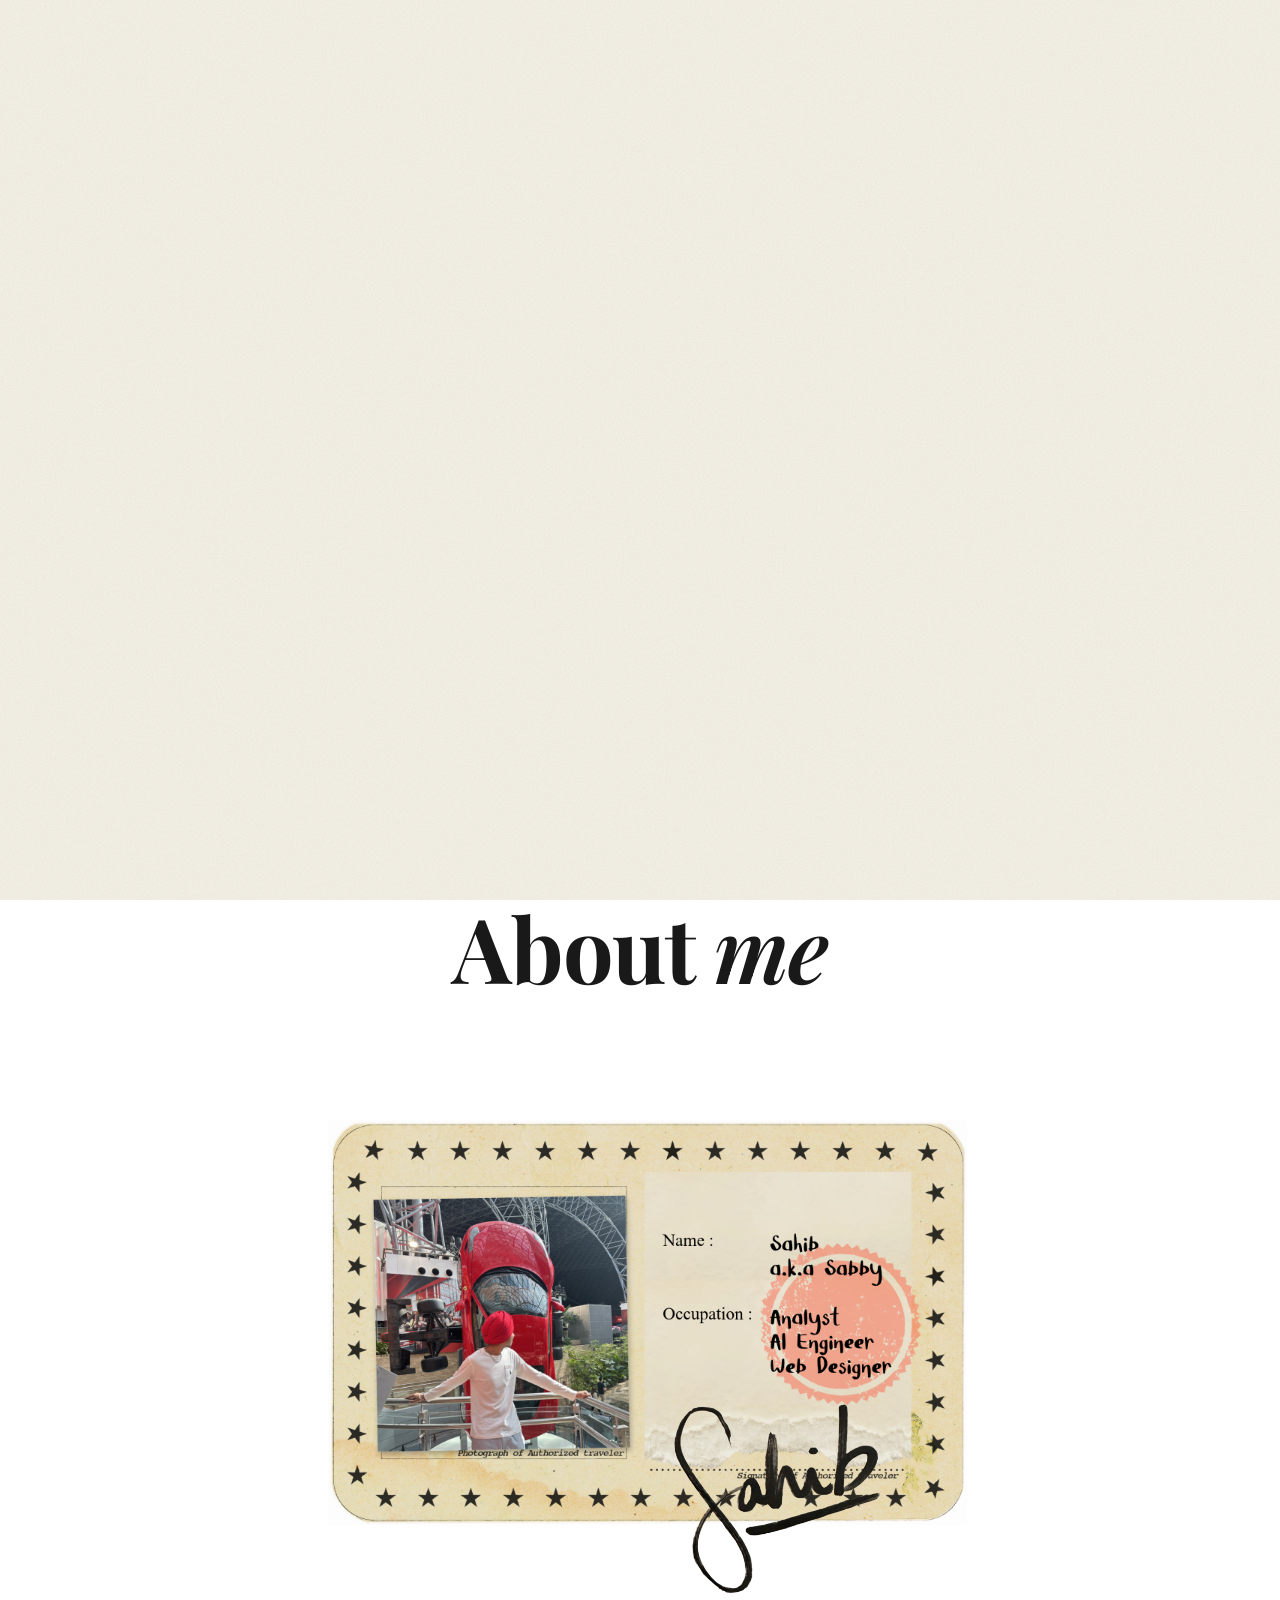
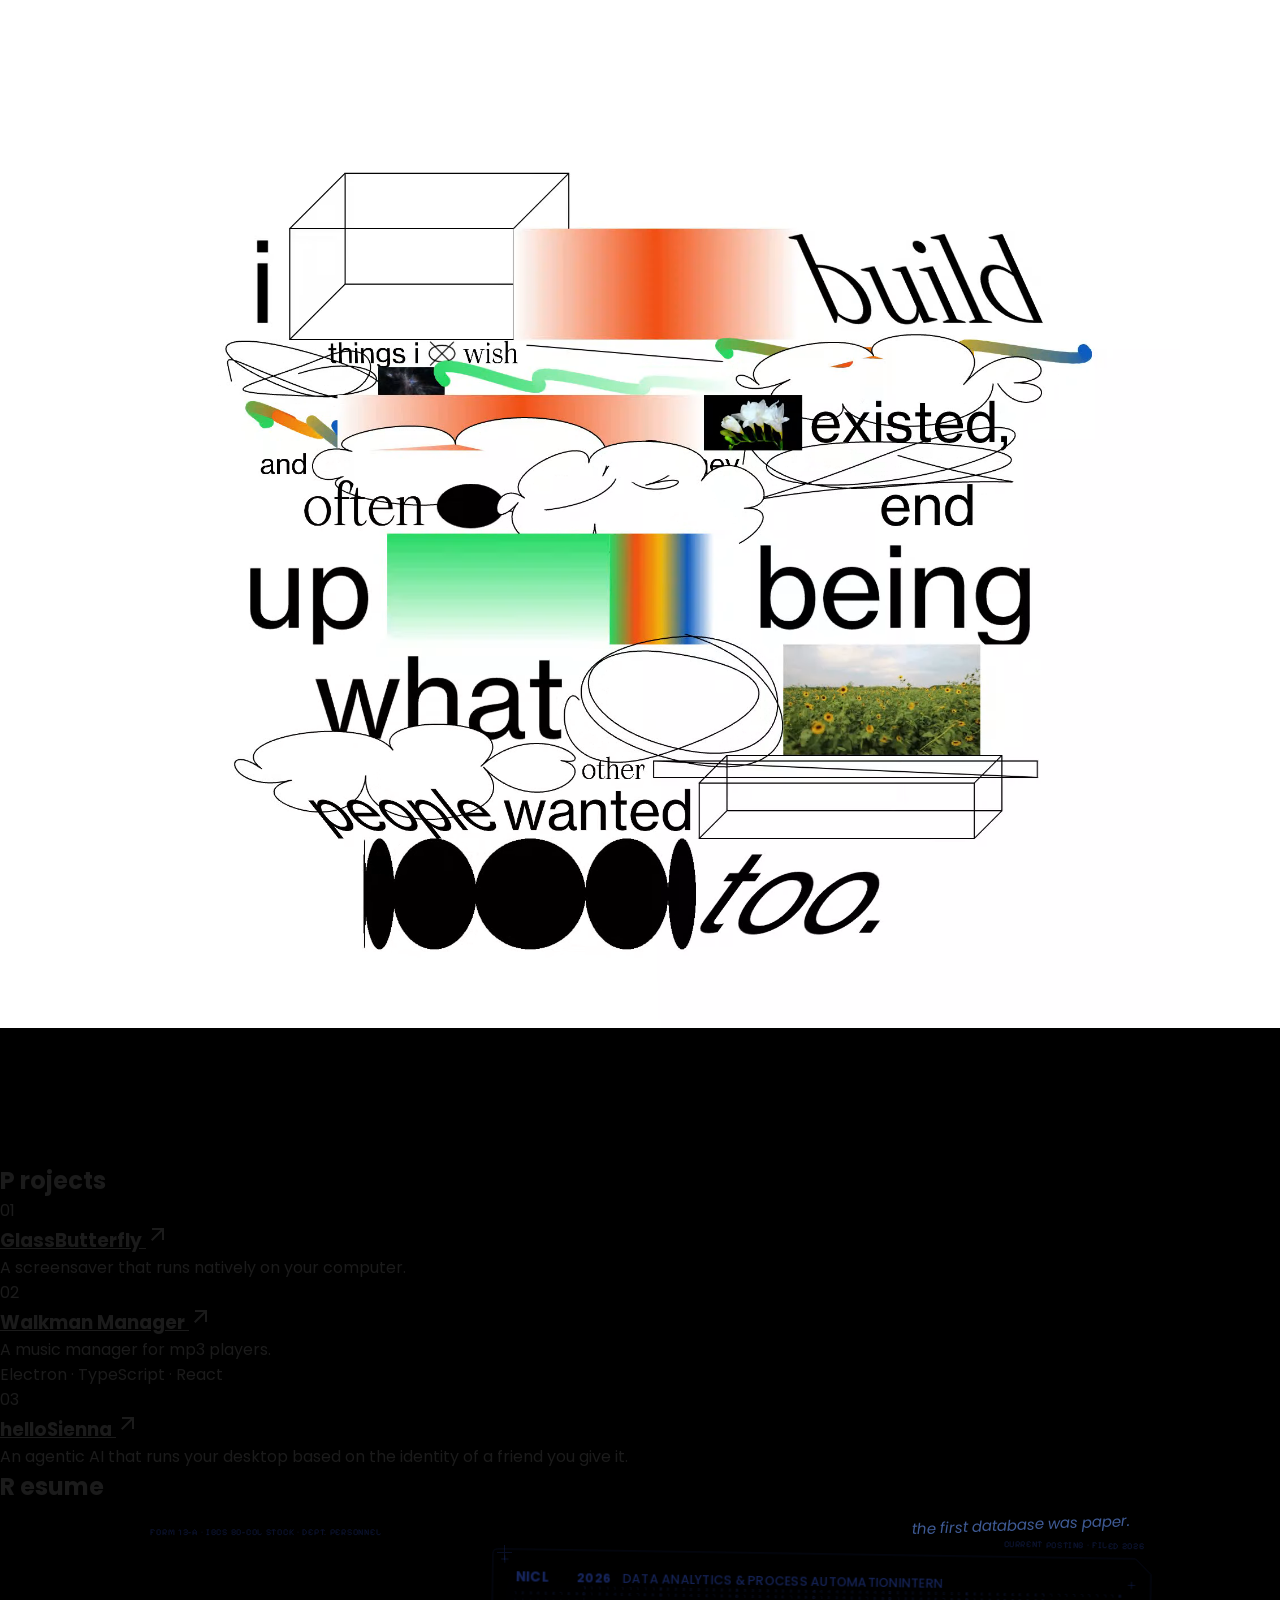
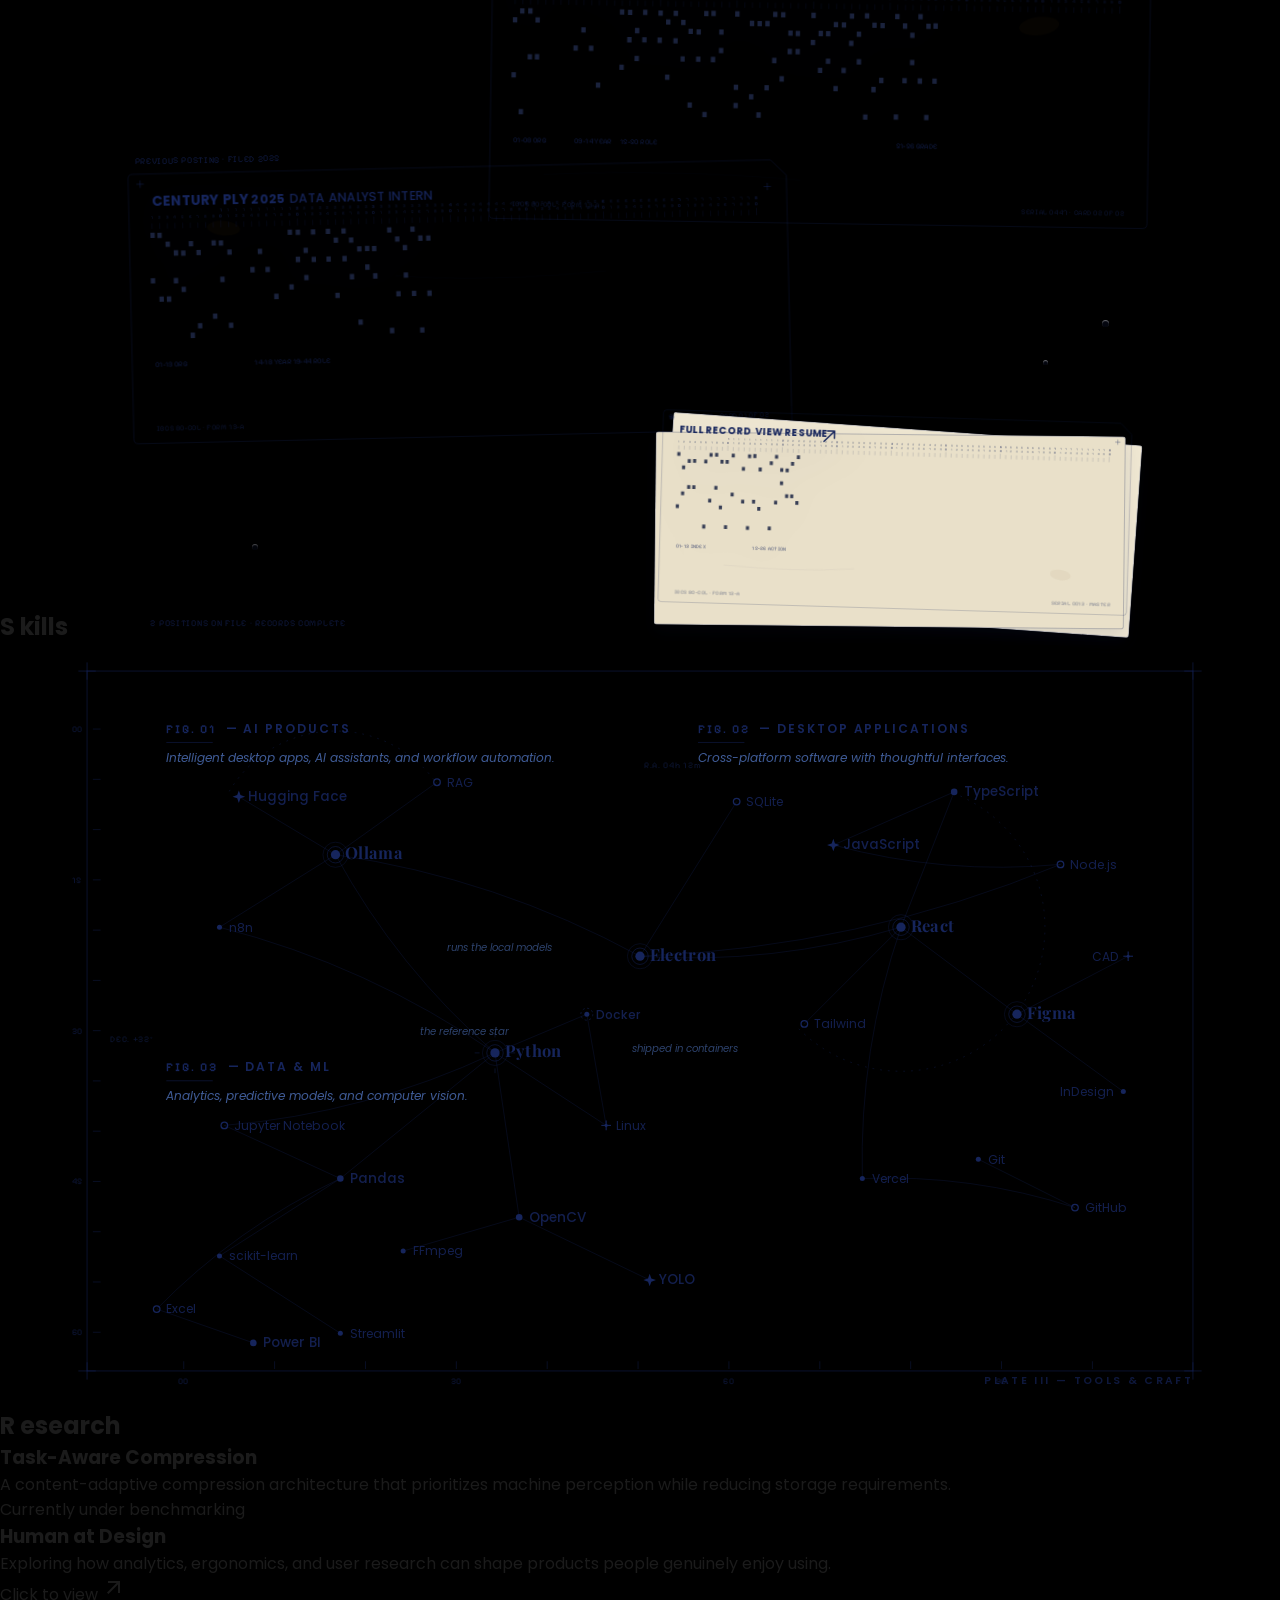
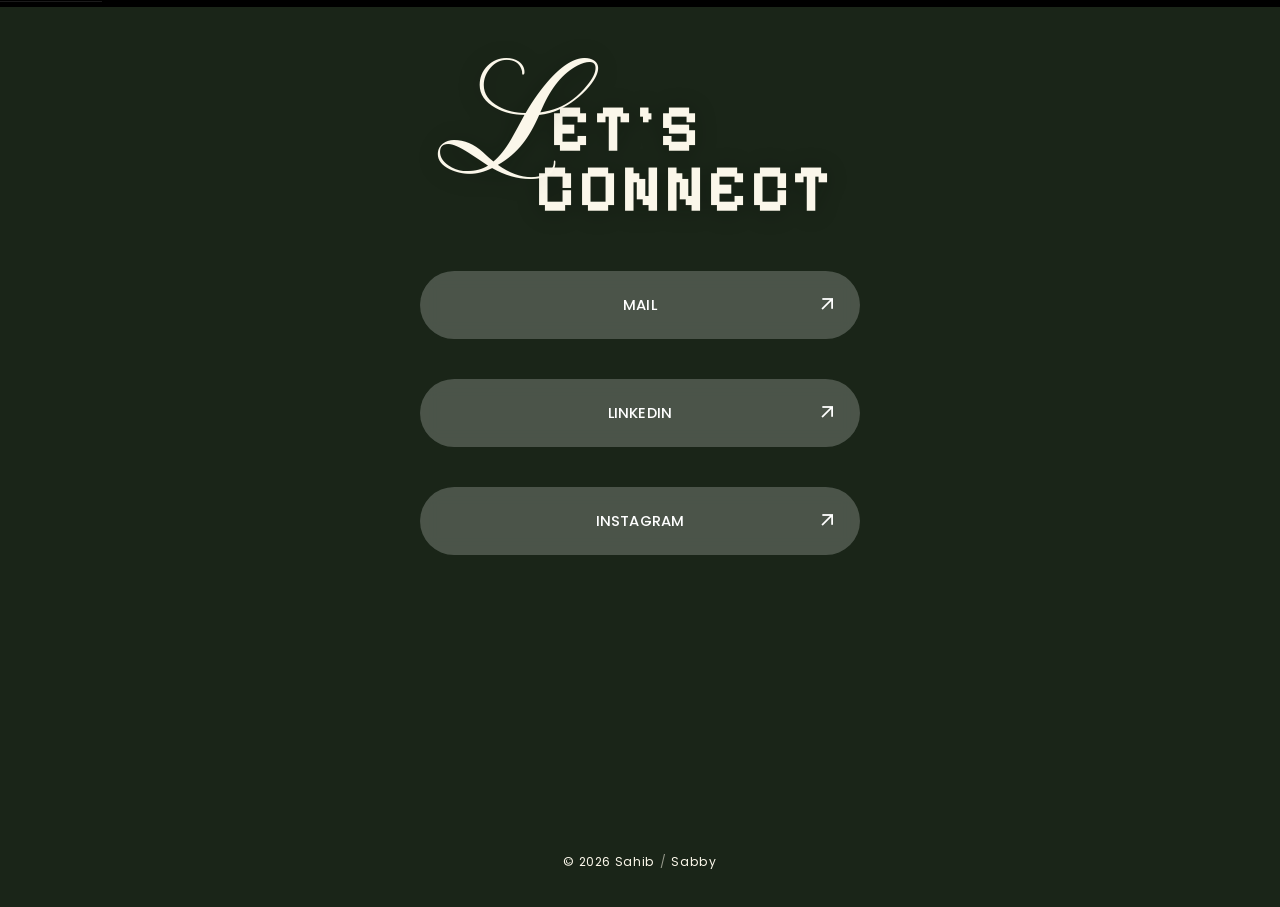
==== commit 40778fcd: "more vidoes added in the connect section" ====
--- a/index.html
+++ b/index.html
@@ -33,7 +33,7 @@
     <link rel="stylesheet" href="css/main.css?v=5">
     <link rel="stylesheet" href="css/hero.css?v=6">
     <link rel="stylesheet" href="css/about.css?v=8">
-    <link rel="stylesheet" href="css/contact.css?v=3">
+    <link rel="stylesheet" href="css/contact.css?v=4">
     <link rel="stylesheet" href="css/skills.css?v=2">
     <link rel="stylesheet" href="css/resume.css?v=2">
 
@@ -1048,14 +1048,32 @@
 
     <section id="socials" class="connect-hero" aria-label="Let's connect — contact links">
 
-        <!-- full-bleed background film (garden café) -->
+        <!-- five vertical moving memories: one full-width collage.
+             connect.mp4 (centre) carries the UI; the four side
+             fragments load/play only near the viewport (connect.js)
+             and are desktop-only. -->
         <div class="connect-hero__media">
-            <canvas class="connect-hero__ambient" aria-hidden="true"></canvas>
+            <video class="connect-hero__video connect-hero__video--side" data-src-side="assets/c-2.mp4"
+                   muted loop playsinline preload="none"
+                   aria-hidden="true" tabindex="-1"
+                   disablepictureinpicture disableremoteplayback></video>
+            <video class="connect-hero__video connect-hero__video--side" data-src-side="assets/c-1.mp4"
+                   muted loop playsinline preload="none"
+                   aria-hidden="true" tabindex="-1"
+                   disablepictureinpicture disableremoteplayback></video>
             <video class="connect-hero__video" autoplay muted loop playsinline
                    aria-hidden="true" tabindex="-1"
                    disablepictureinpicture disableremoteplayback>
                 <source src="assets/connect.mp4" type="video/mp4">
             </video>
+            <video class="connect-hero__video connect-hero__video--side" data-src-side="assets/c1.mp4"
+                   muted loop playsinline preload="none"
+                   aria-hidden="true" tabindex="-1"
+                   disablepictureinpicture disableremoteplayback></video>
+            <video class="connect-hero__video connect-hero__video--side" data-src-side="assets/c2.mp4"
+                   muted loop playsinline preload="none"
+                   aria-hidden="true" tabindex="-1"
+                   disablepictureinpicture disableremoteplayback></video>
         </div>
         <div class="connect-hero__veil" aria-hidden="true"></div>
 
@@ -1115,8 +1133,8 @@
     <!-- Resume: punch-card reader scan (one-shot, reduced-motion aware) -->
     <script src="js/resume.js?v=1"></script>
 
-    <!-- Let's Connect: background film handling (reduced motion + errors) -->
-    <script src="js/connect.js?v=8"></script>
+    <!-- Let's Connect: five-panel film collage (near-viewport loading, reduced motion) -->
+    <script src="js/connect.js?v=9"></script>
 
     <!-- Hero: multilingual greetings + Typegarden garden (adapted from hmm.html) -->
     <script src="js/hero.js?v=7"></script>
--- a/css/contact.css
+++ b/css/contact.css
@@ -1,9 +1,14 @@
 /* =====================================================
-   LET'S CONNECT — cinematic full-viewport contact section
-   A background film (garden café) fills the stage; over it:
-   the script-L + pixel "LET'S / CONNECT" composition, three
-   translucent glass pills, and a bottom-right credit.
-   Layout proportions follow assets/connect-reference.png.
+   LET'S CONNECT — "five vertical moving memories"
+   DESKTOP: a full-width, full-height collage of five
+   portrait films side by side — connect.mp4 centre stage
+   carrying the UI, two wider supporting fragments beside
+   it, two narrow cropped fragments entering from the
+   viewport edges. Like a moving photographic contact
+   sheet. Side films load/play only near the viewport.
+   MOBILE: keep the proven design — connect.mp4 alone as
+   the full-screen portrait background (side films are
+   never rendered or downloaded).
    ===================================================== */
 
 .connect-hero{
@@ -12,12 +17,12 @@
     height:100svh;
     min-height:600px;
     overflow:hidden;
-    /* deep garden green — shows only if the film is missing */
+    /* deep garden green — shows only if a film is missing */
     background:#1E2A1C;
     isolation:isolate;
 }
 
-/* ---- media layer (film + ambient light) ---- */
+/* ---- media layer (five-panel film collage) ---- */
 
 .connect-hero__media{
     position:absolute;
@@ -34,13 +39,16 @@
     object-position:center;
 }
 
-/* ambient-light layer — desktop only (hidden on phones, where the
-   full-screen crop already fills the viewport) */
-.connect-hero__ambient{
+/* side fragments: mobile never renders or downloads them */
+.connect-hero__video--side{
     display:none;
-}
-
-/* gentle veil for type legibility — the film stays bright */
+    opacity:0;                 /* faded in once actually playing */
+    transition:opacity .9s var(--ease);
+}
+
+.connect-hero__video--side.is-on{ opacity:1; }
+
+/* gentle veil for type legibility — the films stay bright */
 .connect-hero__veil{
     position:absolute;
     inset:0;
@@ -195,43 +203,36 @@
     to  { opacity:1; transform:none; }
 }
 
-/* ---- desktop: YouTube-style ambient mode ----
-   The portrait film stays native-ratio, centred and sharp (a
-   downscale from its 1080-wide source); its colours bleed outward
-   through a tiny canvas + heavy blur behind it. */
+/* ---- desktop: the five-panel collage ----
+   12 / 21 / 34 / 21 / 12 — narrow cropped fragments at the
+   viewport edges, wider supports beside the centre, and the
+   functional connect.mp4 panel whose ratio (~0.54 at full
+   height) almost exactly matches the 9:16 film, so the
+   centrepiece shows ~97% of its frame with no upscaling.
+   Strips sit flush: no gutters, borders, radii or shadows. */
 @media (min-width:641px){
 
     .connect-hero__media{
-        display:flex;
-        align-items:center;
-        justify-content:center;
-    }
-
-    /* sharp foreground: full height, native aspect ratio, never stretched */
+        display:grid;
+        grid-template-columns:12fr 21fr 34fr 21fr 12fr;
+        align-items:stretch;
+    }
+
+    /* every panel is a grid cell of the full stage */
     .connect-hero__video{
         position:relative;
         inset:auto;
-        width:auto;
-        height:100%;
-        max-width:88vw;
-        object-fit:contain;
-        /* soft dusk ring — melts the video edge into the ambient light */
-        box-shadow:0 0 clamp(50px, 7vw, 100px) clamp(14px, 2.4vw, 34px) rgba(15,20,10,.5);
-    }
-
-    /* moving colour + light, no recognisable objects */
-    .connect-hero__ambient{
-        display:block;
-        position:absolute;
-        inset:0;
         width:100%;
         height:100%;
         object-fit:cover;
-        transform:scale(1.3);               /* bleed past every edge */
-        filter:blur(clamp(64px, 7.5vw, 110px)) saturate(1.6) brightness(1.02);
-        opacity:.85;
-        pointer-events:none;
-    }
+        object-position:center;
+    }
+
+    .connect-hero__video--side{ display:block; }
+
+    /* retune a panel's crop here if a fragment needs re-framing
+    .connect-hero__video:nth-child(1){ object-position:30% center; } */
+
 }
 
 /* ---- mobile: same film, smarter crop + tighter composition ---- */
@@ -274,16 +275,18 @@
 }
 
 /* ---- reduced motion: no continuous playback ----
-   connect.js pauses the film and parks it on a frame; the CSS keeps
-   the entrance instant. If JS is unavailable the muted film simply
-   plays — the section remains correct either way. */
+   connect.js parks the main film (and the desktop side
+   fragments) on static frames; the CSS keeps the entrance
+   instant. If JS is unavailable the muted films simply
+   play — the section remains correct either way. */
 @media (prefers-reduced-motion:reduce){
     .connect-hero__title,
     .connect-pill{
         animation:none;
     }
     .connect-pill,
-    .connect-pill__arrow{
+    .connect-pill__arrow,
+    .connect-hero__video--side{
         transition:none;
     }
 }
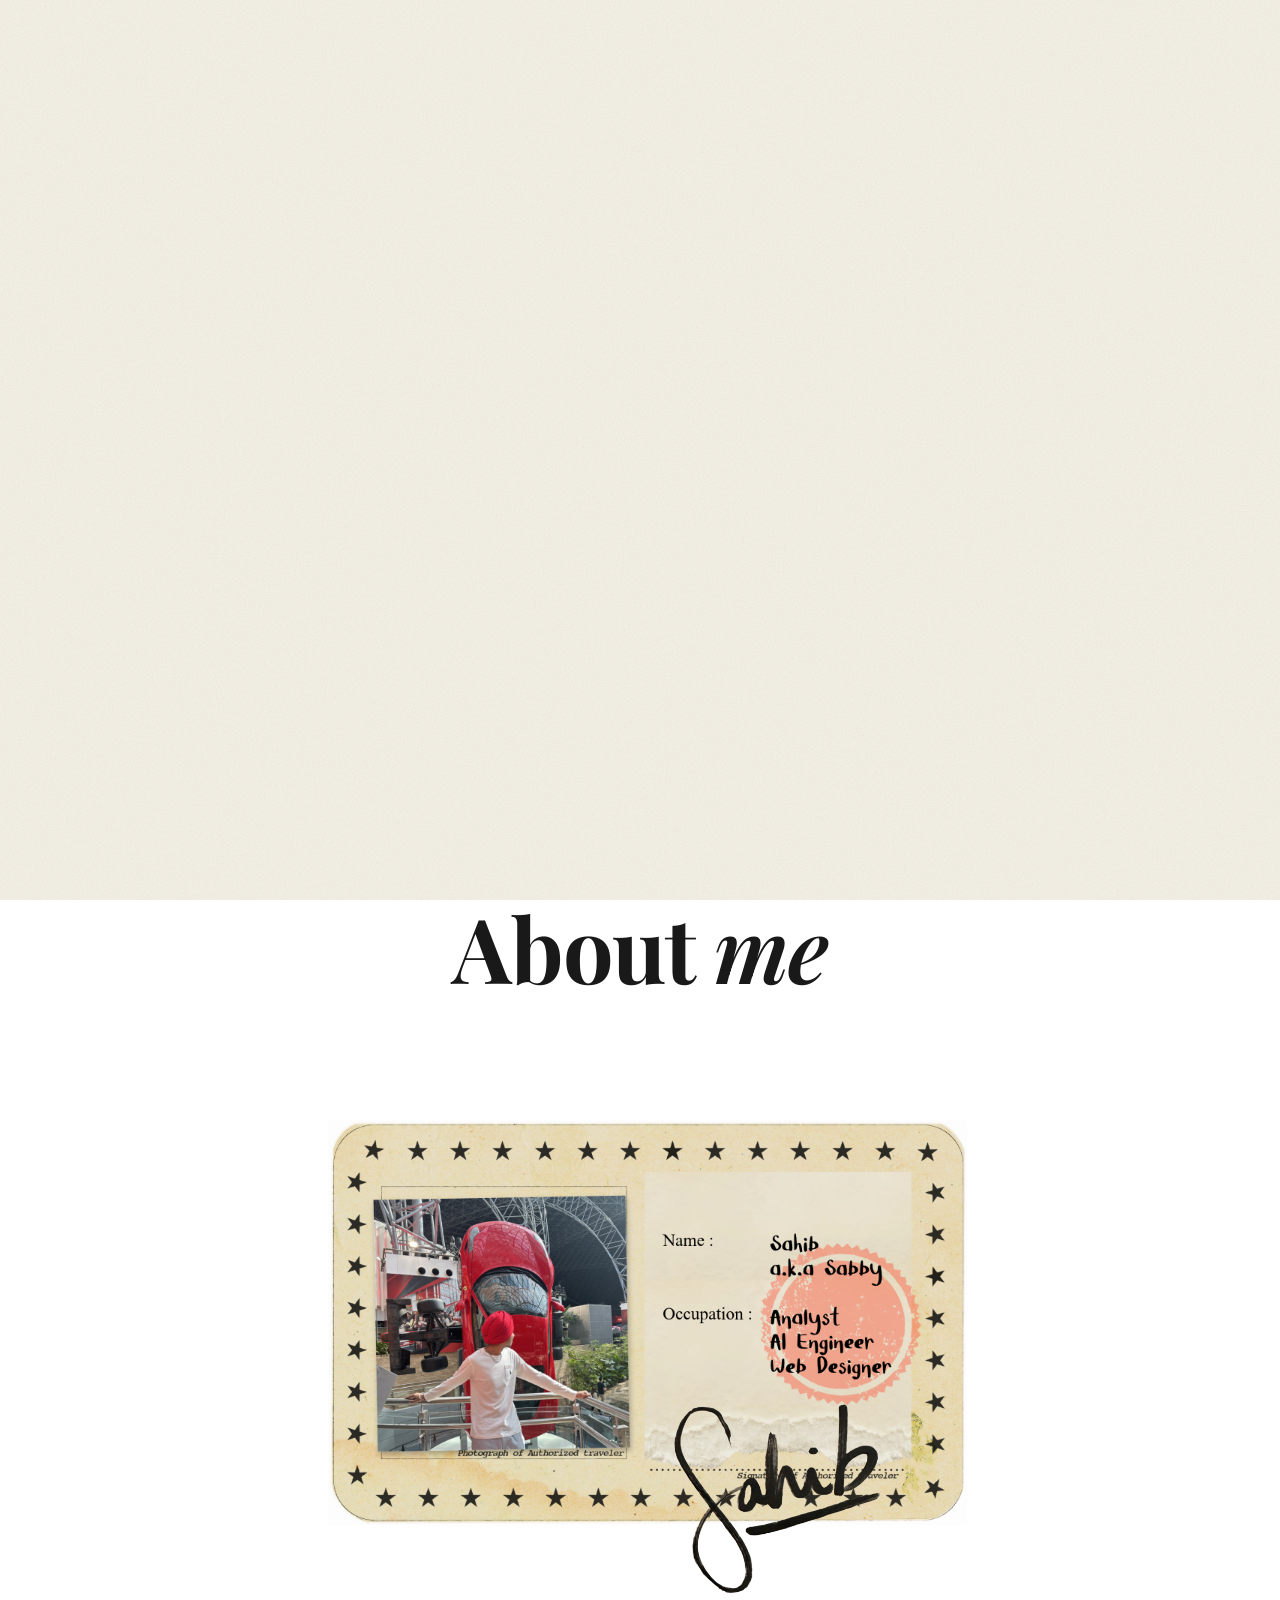
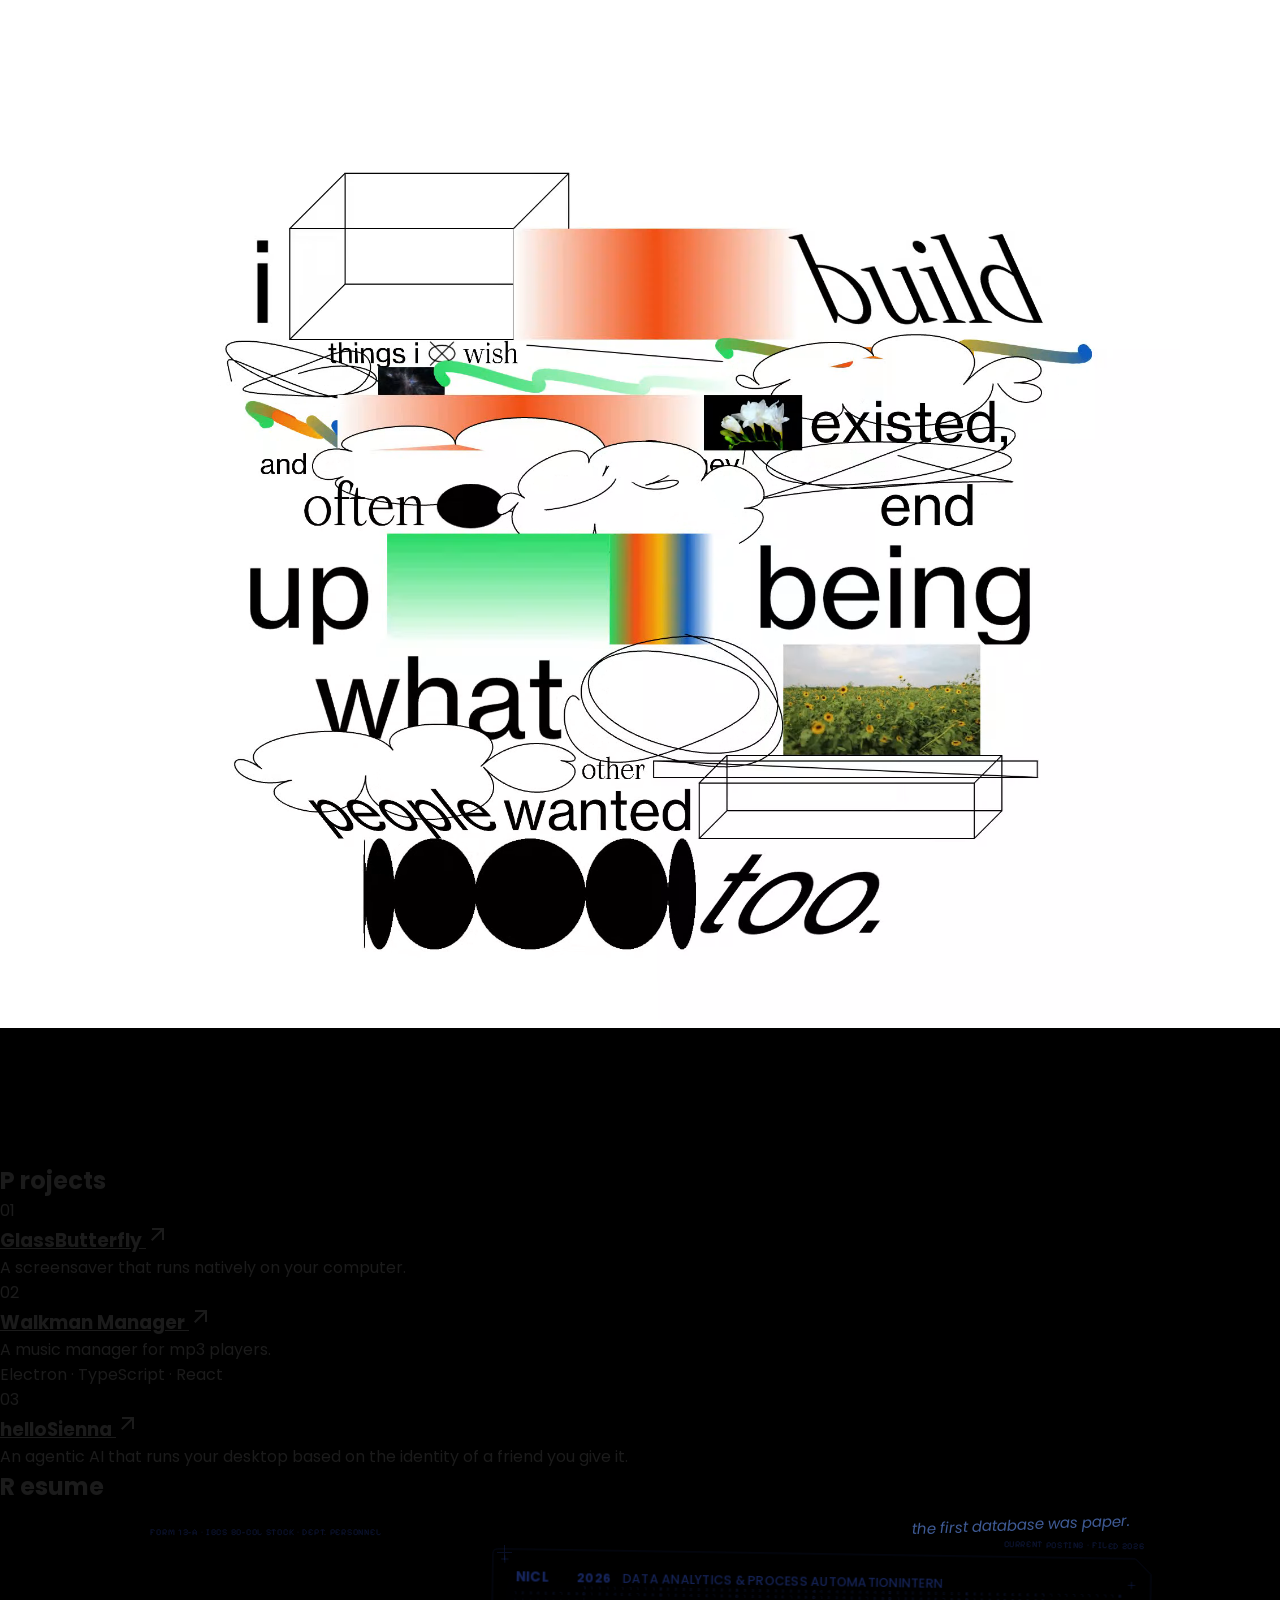
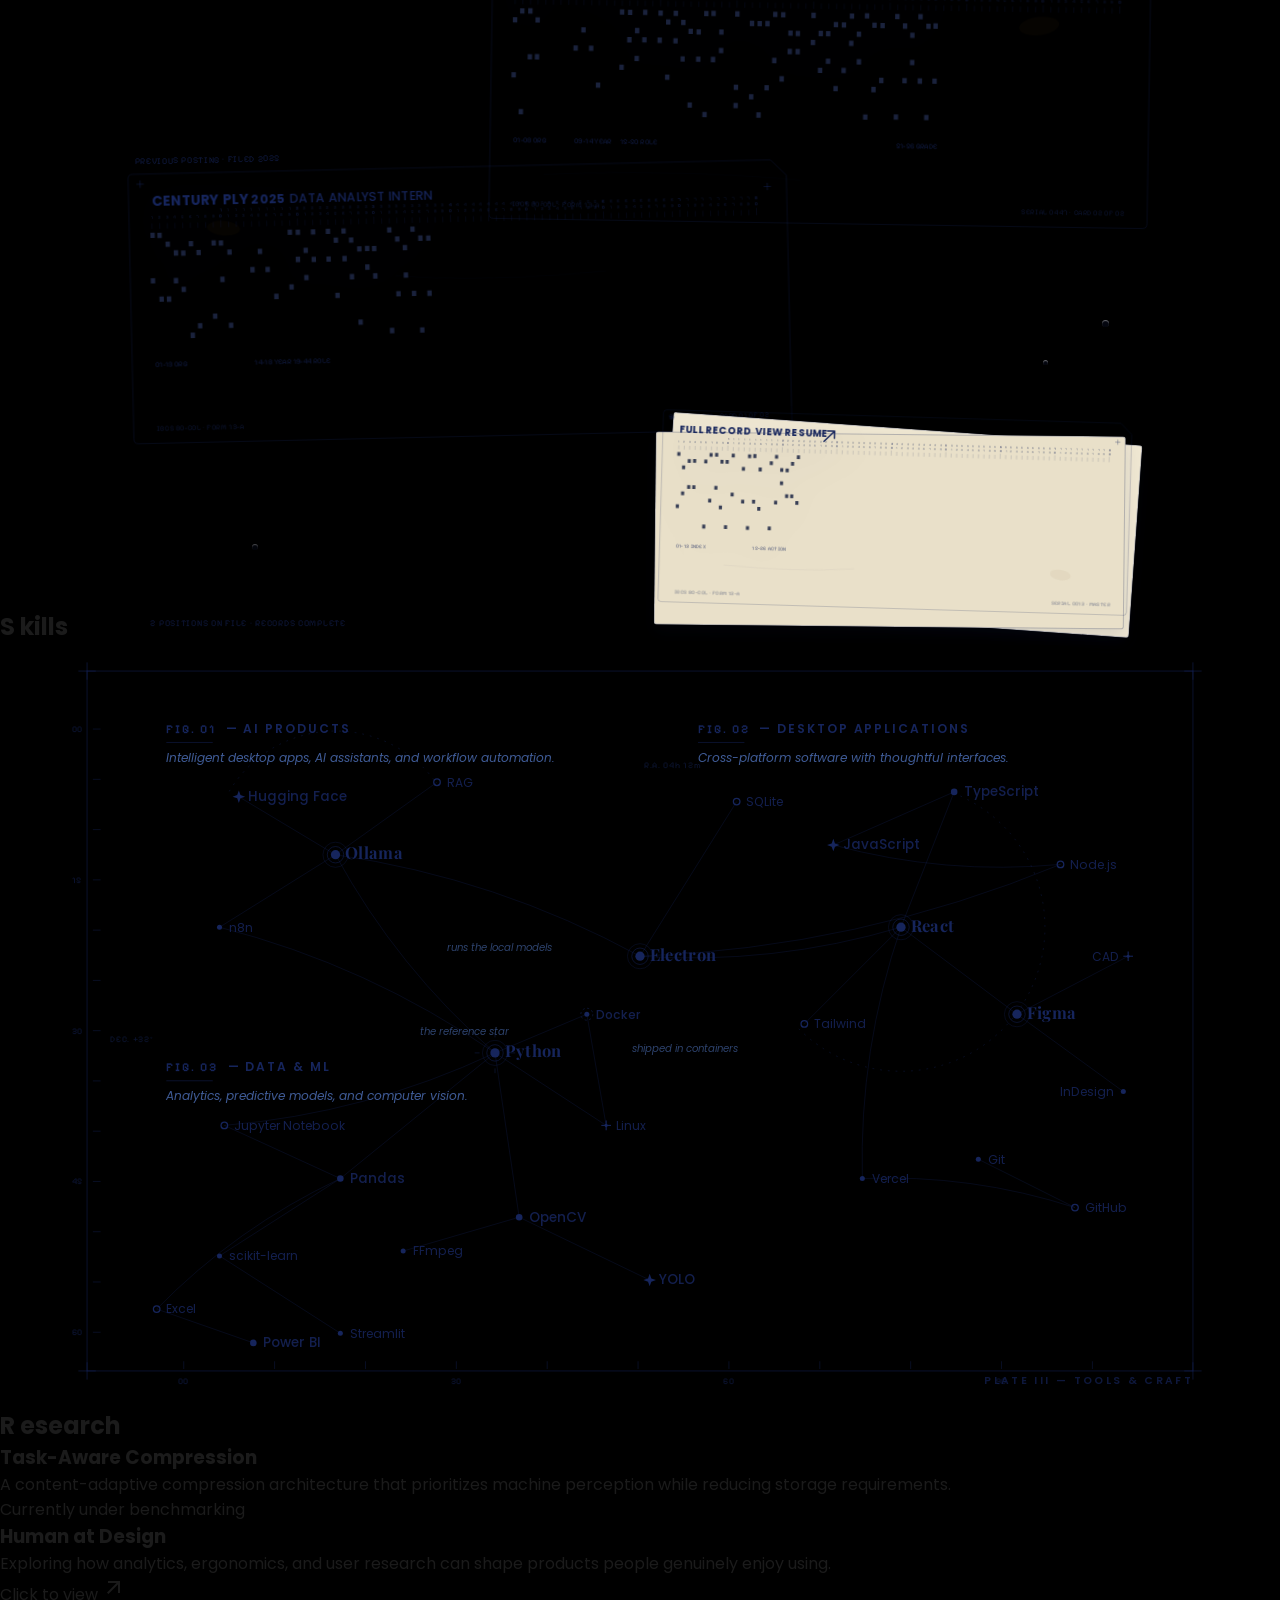
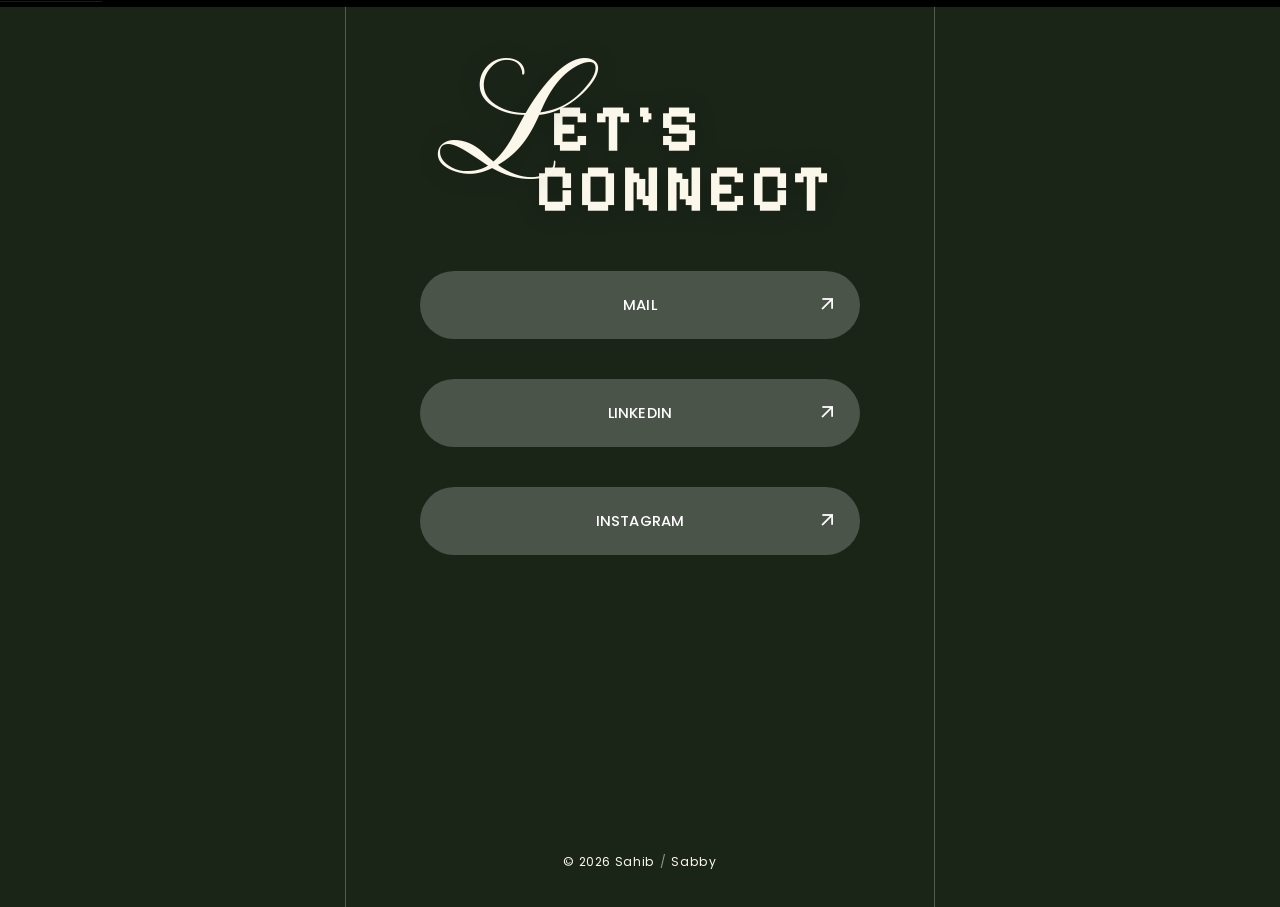
==== commit 3ecf8cfa: "connect videos fixed" ====
--- a/index.html
+++ b/index.html
@@ -33,7 +33,7 @@
     <link rel="stylesheet" href="css/main.css?v=5">
     <link rel="stylesheet" href="css/hero.css?v=6">
     <link rel="stylesheet" href="css/about.css?v=8">
-    <link rel="stylesheet" href="css/contact.css?v=4">
+    <link rel="stylesheet" href="css/contact.css?v=5">
     <link rel="stylesheet" href="css/skills.css?v=2">
     <link rel="stylesheet" href="css/resume.css?v=2">
 
@@ -1048,32 +1048,60 @@
 
     <section id="socials" class="connect-hero" aria-label="Let's connect — contact links">
 
-        <!-- five vertical moving memories: one full-width collage.
-             connect.mp4 (centre) carries the UI; the four side
-             fragments load/play only near the viewport (connect.js)
-             and are desktop-only. -->
+        <!-- three primary panels: two side "memory reels" + the
+             connect.mp4 centrepiece carrying the UI. Each side reel
+             hides a second film (c-2 / c2) reachable through the
+             subtle lower arrow; back reels arm lazily on hover and
+             only the active film decodes. Side reels are
+             desktop-only — mobile keeps connect.mp4 alone. -->
         <div class="connect-hero__media">
-            <video class="connect-hero__video connect-hero__video--side" data-src-side="assets/c-2.mp4"
-                   muted loop playsinline preload="none"
-                   aria-hidden="true" tabindex="-1"
-                   disablepictureinpicture disableremoteplayback></video>
-            <video class="connect-hero__video connect-hero__video--side" data-src-side="assets/c-1.mp4"
-                   muted loop playsinline preload="none"
-                   aria-hidden="true" tabindex="-1"
-                   disablepictureinpicture disableremoteplayback></video>
+            <div class="connect-reel connect-reel--left">
+                <div class="connect-reel__track">
+                    <div class="connect-reel__slide">
+                        <video class="connect-hero__video connect-hero__video--side" data-src-side="assets/c-1.mp4"
+                               muted loop playsinline preload="none"
+                               aria-hidden="true" tabindex="-1"
+                               disablepictureinpicture disableremoteplayback></video>
+                    </div>
+                    <div class="connect-reel__slide">
+                        <video class="connect-hero__video connect-hero__video--side" data-src-side="assets/c-2.mp4"
+                               muted loop playsinline preload="none"
+                               aria-hidden="true" tabindex="-1"
+                               disablepictureinpicture disableremoteplayback></video>
+                    </div>
+                </div>
+                <button class="connect-reel__nav" type="button" aria-label="Show the next memory clip">
+                    <svg class="connect-reel__a connect-reel__a--l" viewBox="0 0 24 24" aria-hidden="true"><path d="M20 12H4m7-7l-7 7 7 7"/></svg>
+                    <svg class="connect-reel__a connect-reel__a--r" viewBox="0 0 24 24" aria-hidden="true"><path d="M4 12h16m-7-7l7 7-7 7"/></svg>
+                </button>
+            </div>
+
             <video class="connect-hero__video" autoplay muted loop playsinline
                    aria-hidden="true" tabindex="-1"
                    disablepictureinpicture disableremoteplayback>
                 <source src="assets/connect.mp4" type="video/mp4">
             </video>
-            <video class="connect-hero__video connect-hero__video--side" data-src-side="assets/c1.mp4"
-                   muted loop playsinline preload="none"
-                   aria-hidden="true" tabindex="-1"
-                   disablepictureinpicture disableremoteplayback></video>
-            <video class="connect-hero__video connect-hero__video--side" data-src-side="assets/c2.mp4"
-                   muted loop playsinline preload="none"
-                   aria-hidden="true" tabindex="-1"
-                   disablepictureinpicture disableremoteplayback></video>
+
+            <div class="connect-reel connect-reel--right">
+                <div class="connect-reel__track">
+                    <div class="connect-reel__slide">
+                        <video class="connect-hero__video connect-hero__video--side" data-src-side="assets/c1.mp4"
+                               muted loop playsinline preload="none"
+                               aria-hidden="true" tabindex="-1"
+                               disablepictureinpicture disableremoteplayback></video>
+                    </div>
+                    <div class="connect-reel__slide">
+                        <video class="connect-hero__video connect-hero__video--side" data-src-side="assets/c2.mp4"
+                               muted loop playsinline preload="none"
+                               aria-hidden="true" tabindex="-1"
+                               disablepictureinpicture disableremoteplayback></video>
+                    </div>
+                </div>
+                <button class="connect-reel__nav" type="button" aria-label="Show the next memory clip">
+                    <svg class="connect-reel__a connect-reel__a--l" viewBox="0 0 24 24" aria-hidden="true"><path d="M20 12H4m7-7l-7 7 7 7"/></svg>
+                    <svg class="connect-reel__a connect-reel__a--r" viewBox="0 0 24 24" aria-hidden="true"><path d="M4 12h16m-7-7l7 7-7 7"/></svg>
+                </button>
+            </div>
         </div>
         <div class="connect-hero__veil" aria-hidden="true"></div>
 
@@ -1133,8 +1161,8 @@
     <!-- Resume: punch-card reader scan (one-shot, reduced-motion aware) -->
     <script src="js/resume.js?v=1"></script>
 
-    <!-- Let's Connect: five-panel film collage (near-viewport loading, reduced motion) -->
-    <script src="js/connect.js?v=9"></script>
+    <!-- Let's Connect: three-panel reel composition (lazy side films, reduced motion) -->
+    <script src="js/connect.js?v=10"></script>
 
     <!-- Hero: multilingual greetings + Typegarden garden (adapted from hmm.html) -->
     <script src="js/hero.js?v=7"></script>
--- a/css/contact.css
+++ b/css/contact.css
@@ -1,14 +1,14 @@
 /* =====================================================
-   LET'S CONNECT — "five vertical moving memories"
-   DESKTOP: a full-width, full-height collage of five
-   portrait films side by side — connect.mp4 centre stage
-   carrying the UI, two wider supporting fragments beside
-   it, two narrow cropped fragments entering from the
-   viewport edges. Like a moving photographic contact
-   sheet. Side films load/play only near the viewport.
-   MOBILE: keep the proven design — connect.mp4 alone as
-   the full-screen portrait background (side films are
-   never rendered or downloaded).
+   LET'S CONNECT — "three panels, hidden second memories"
+   DESKTOP: c-1 | connect | c1 fill the full width, edge to
+   edge. The centre connect.mp4 carries the UI and never
+   moves. Each side panel is a two-memory reel (c-1/c-2 and
+   c1/c2): a subtle glass arrow near the lower edge slides
+   to the hidden film and back, reel-style. Side films arm
+   lazily — only active panels decode.
+   MOBILE: the proven design — connect.mp4 alone as the
+   full-screen portrait background (reels never render or
+   download).
    ===================================================== */
 
 .connect-hero{
@@ -39,10 +39,14 @@
     object-position:center;
 }
 
-/* side fragments: mobile never renders or downloads them */
+/* side reels: mobile never renders or downloads them */
+.connect-reel{
+    display:none;
+}
+
+/* the reel's film fades in once actually playing */
 .connect-hero__video--side{
-    display:none;
-    opacity:0;                 /* faded in once actually playing */
+    opacity:0;
     transition:opacity .9s var(--ease);
 }
 
@@ -203,35 +207,122 @@
     to  { opacity:1; transform:none; }
 }
 
-/* ---- desktop: the five-panel collage ----
-   12 / 21 / 34 / 21 / 12 — narrow cropped fragments at the
-   viewport edges, wider supports beside the centre, and the
-   functional connect.mp4 panel whose ratio (~0.54 at full
-   height) almost exactly matches the 9:16 film, so the
-   centrepiece shows ~97% of its frame with no upscaling.
-   Strips sit flush: no gutters, borders, radii or shadows. */
+/* ---- desktop: three panels, two of them reels ----
+   27 / 46 / 27 — the connect.mp4 centrepiece dominates and its
+   panel ratio still sits inside the 9:16 film's native resolution;
+   the side panels stay large enough to appreciate. c-2 and c2 wait
+   hidden behind their reels (c-1 / c1) as second memories,
+   discoverable through the subtle lower arrow. Strips touch
+   edge-to-edge with a 1px paper separation. */
 @media (min-width:641px){
 
     .connect-hero__media{
         display:grid;
-        grid-template-columns:12fr 21fr 34fr 21fr 12fr;
+        grid-template-columns:27fr 46fr 27fr;
         align-items:stretch;
     }
 
-    /* every panel is a grid cell of the full stage */
-    .connect-hero__video{
+    /* the centrepiece is a grid child — never moves */
+    .connect-hero__video:not(.connect-hero__video--side){
         position:relative;
         inset:auto;
         width:100%;
         height:100%;
-        object-fit:cover;
+    }
+
+    /* ---- a side reel: two stacked memories, one visible ---- */
+    .connect-reel{
+        display:block;
+        position:relative;
+        overflow:hidden;
+    }
+
+    .connect-reel--left{ border-right:1px solid rgba(245,241,230,.35); }
+    .connect-reel--right{ border-left:1px solid rgba(245,241,230,.35); }
+
+    .connect-reel__track{
+        display:flex;
+        height:100%;
+        transition:transform .45s var(--ease);
+    }
+
+    .connect-reel__slide{
+        position:relative;
+        flex:0 0 100%;
+        height:100%;
+    }
+
+    /* each film fills its own slide (cover, never stretched) */
+    .connect-hero__video--side{
+        display:block;
         object-position:center;
     }
 
-    .connect-hero__video--side{ display:block; }
-
-    /* retune a panel's crop here if a fragment needs re-framing
-    .connect-hero__video:nth-child(1){ object-position:30% center; } */
+    /* ---- the reel arrow: discoverable, never shouting ----
+       hidden until the panel (or the control itself) is hovered /
+       focused; on touch devices it rests at a quiet half-presence. */
+    .connect-reel__nav{
+        position:absolute;
+        left:50%;
+        bottom:clamp(48px, 9vh, 96px);
+        transform:translateX(-50%);
+        z-index:3;
+        width:46px;
+        height:46px;
+        padding:0;
+        border:none;
+        border-radius:50%;
+        background:rgba(255,255,255,.22);
+        -webkit-backdrop-filter:blur(9px) saturate(1.15);
+        backdrop-filter:blur(9px) saturate(1.15);
+        cursor:pointer;
+        opacity:0;
+        pointer-events:none;         /* invisible = unclickable */
+        transition:opacity .3s var(--ease), background .25s var(--ease);
+    }
+
+    .connect-reel:hover .connect-reel__nav,
+    .connect-reel__nav:focus-visible{
+        opacity:1;
+        pointer-events:auto;
+    }
+
+    .connect-reel__nav:hover{ background:rgba(255,255,255,.36); }
+
+    .connect-reel__nav:focus-visible{
+        outline:2px dashed rgba(251,247,234,.7);
+        outline-offset:3px;
+    }
+
+    .connect-reel__a{
+        position:absolute;
+        width:20px;
+        height:20px;
+        fill:none;
+        stroke:#FBF7EA;
+        stroke-width:1.8;
+        stroke-linecap:round;
+        stroke-linejoin:round;
+        transition:opacity .2s ease;
+    }
+
+    /* left reel rests on ← (to the second memory), flips to → */
+    .connect-reel--left .connect-reel__a--r,
+    .connect-reel--left.is-flipped .connect-reel__a--l{ opacity:0; }
+    .connect-reel--left.is-flipped .connect-reel__a--r{ opacity:1; }
+
+    /* right reel is the mirror: rests on →, flips to ← */
+    .connect-reel--right .connect-reel__a--l,
+    .connect-reel--right.is-flipped .connect-reel__a--r{ opacity:0; }
+    .connect-reel--right.is-flipped .connect-reel__a--l{ opacity:1; }
+
+    /* touch devices: no hover — the arrows rest unobtrusively visible */
+    @media (hover:none){
+        .connect-reel__nav{
+            opacity:.55;
+            pointer-events:auto;
+        }
+    }
 
 }
 
@@ -286,7 +377,9 @@
     }
     .connect-pill,
     .connect-pill__arrow,
-    .connect-hero__video--side{
+    .connect-hero__video--side,
+    .connect-reel__track,
+    .connect-reel__nav{
         transition:none;
     }
 }
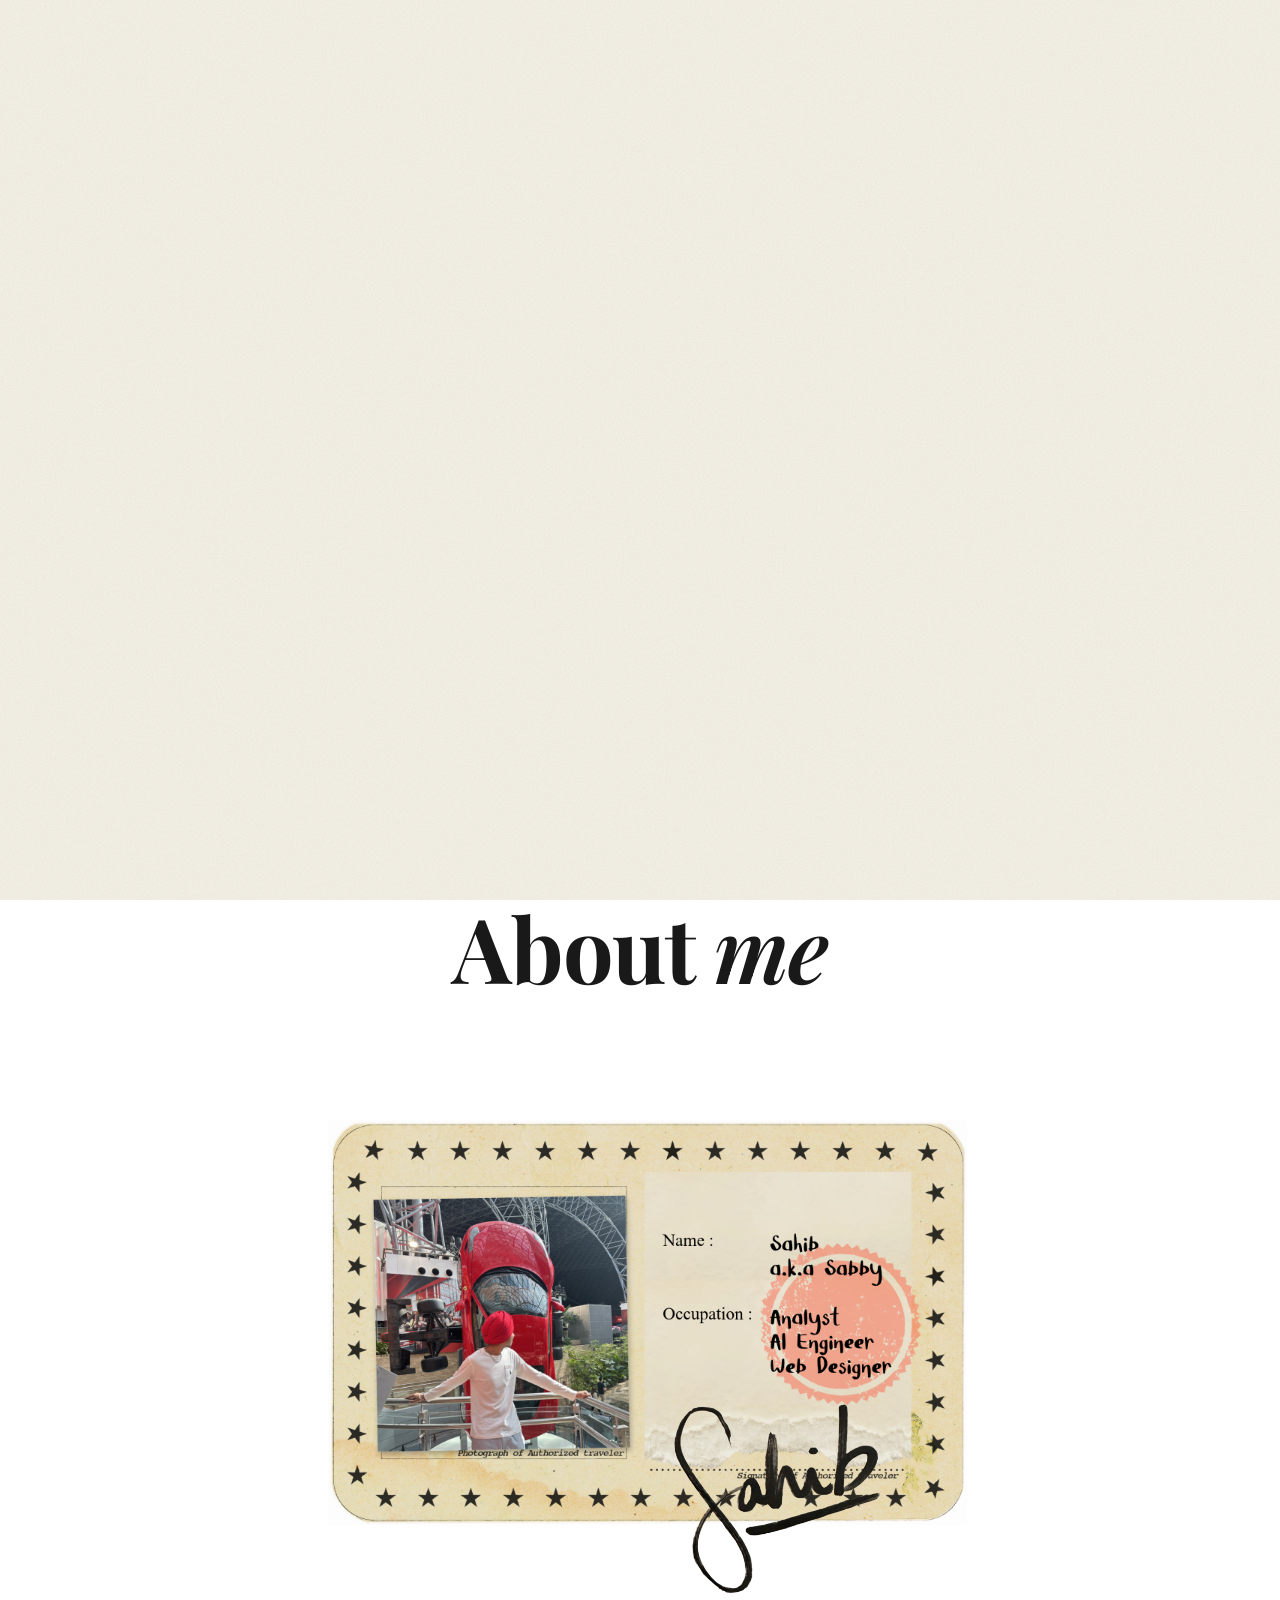
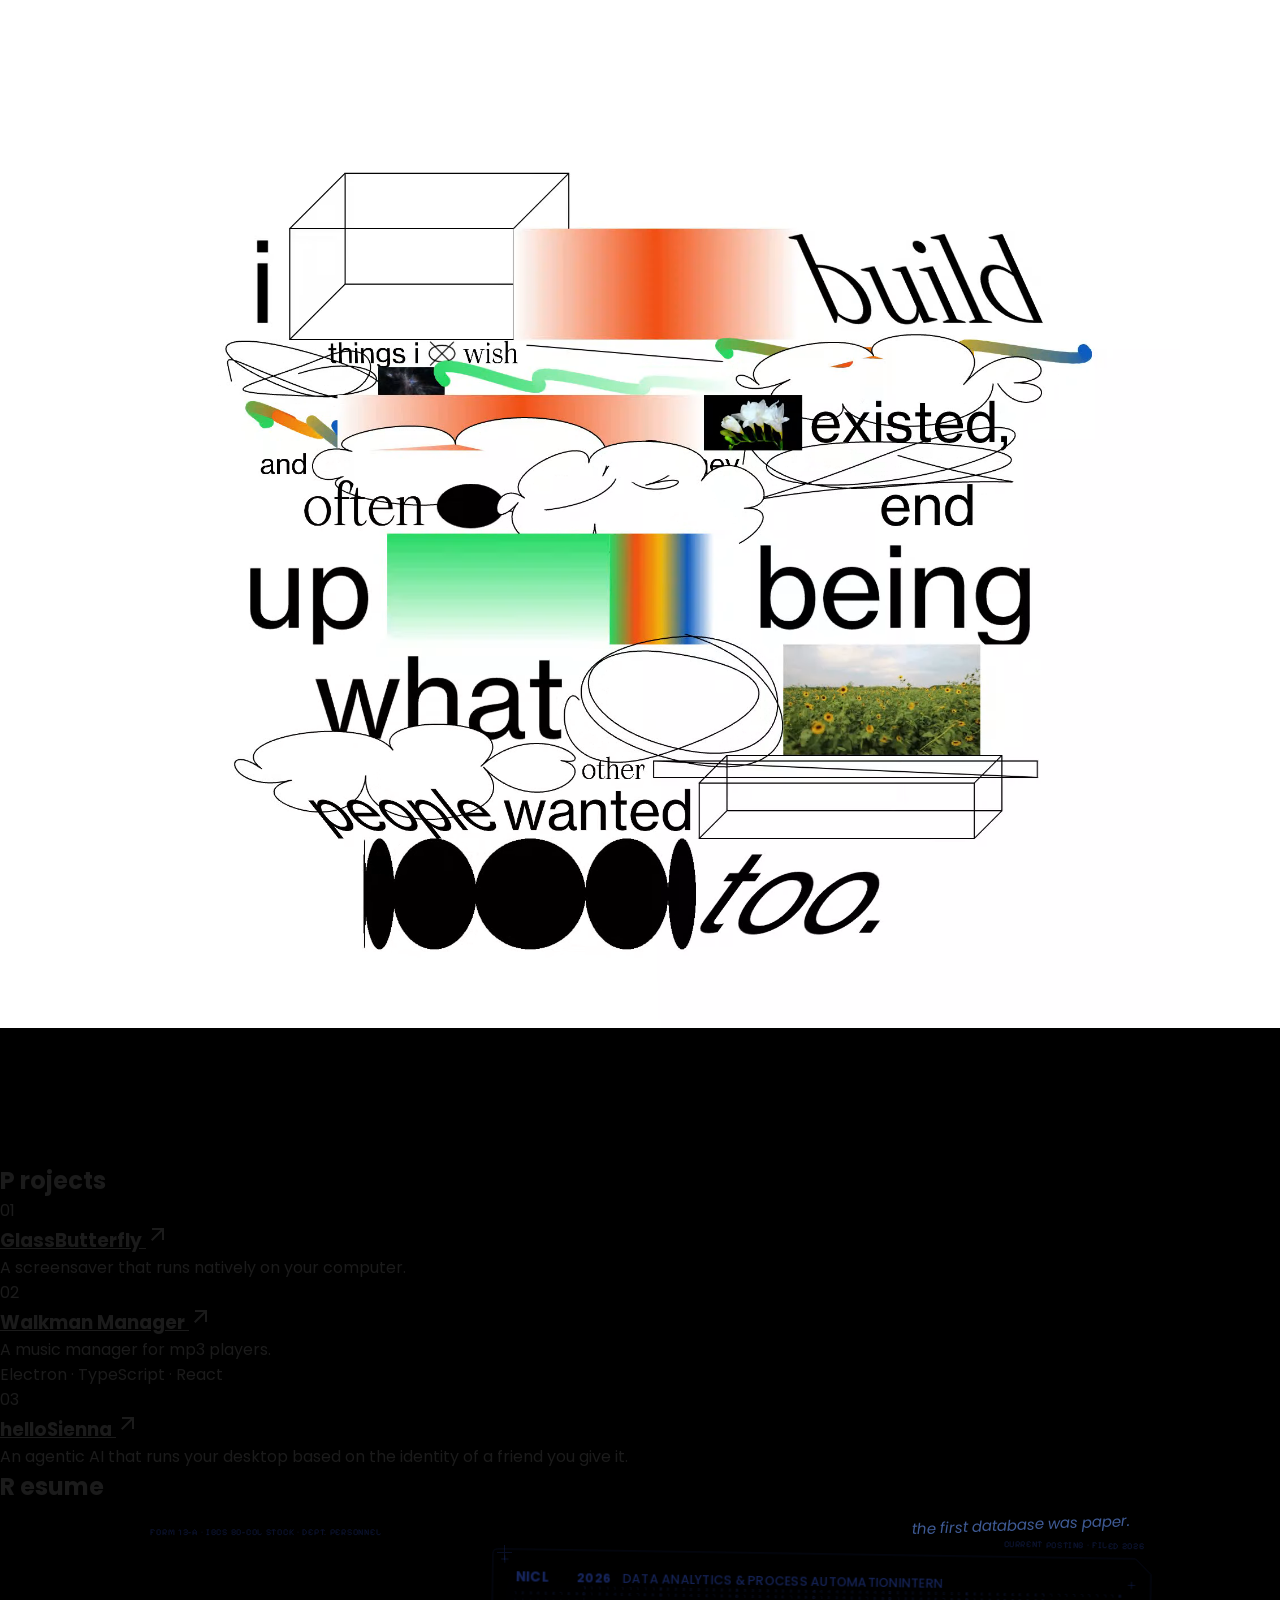
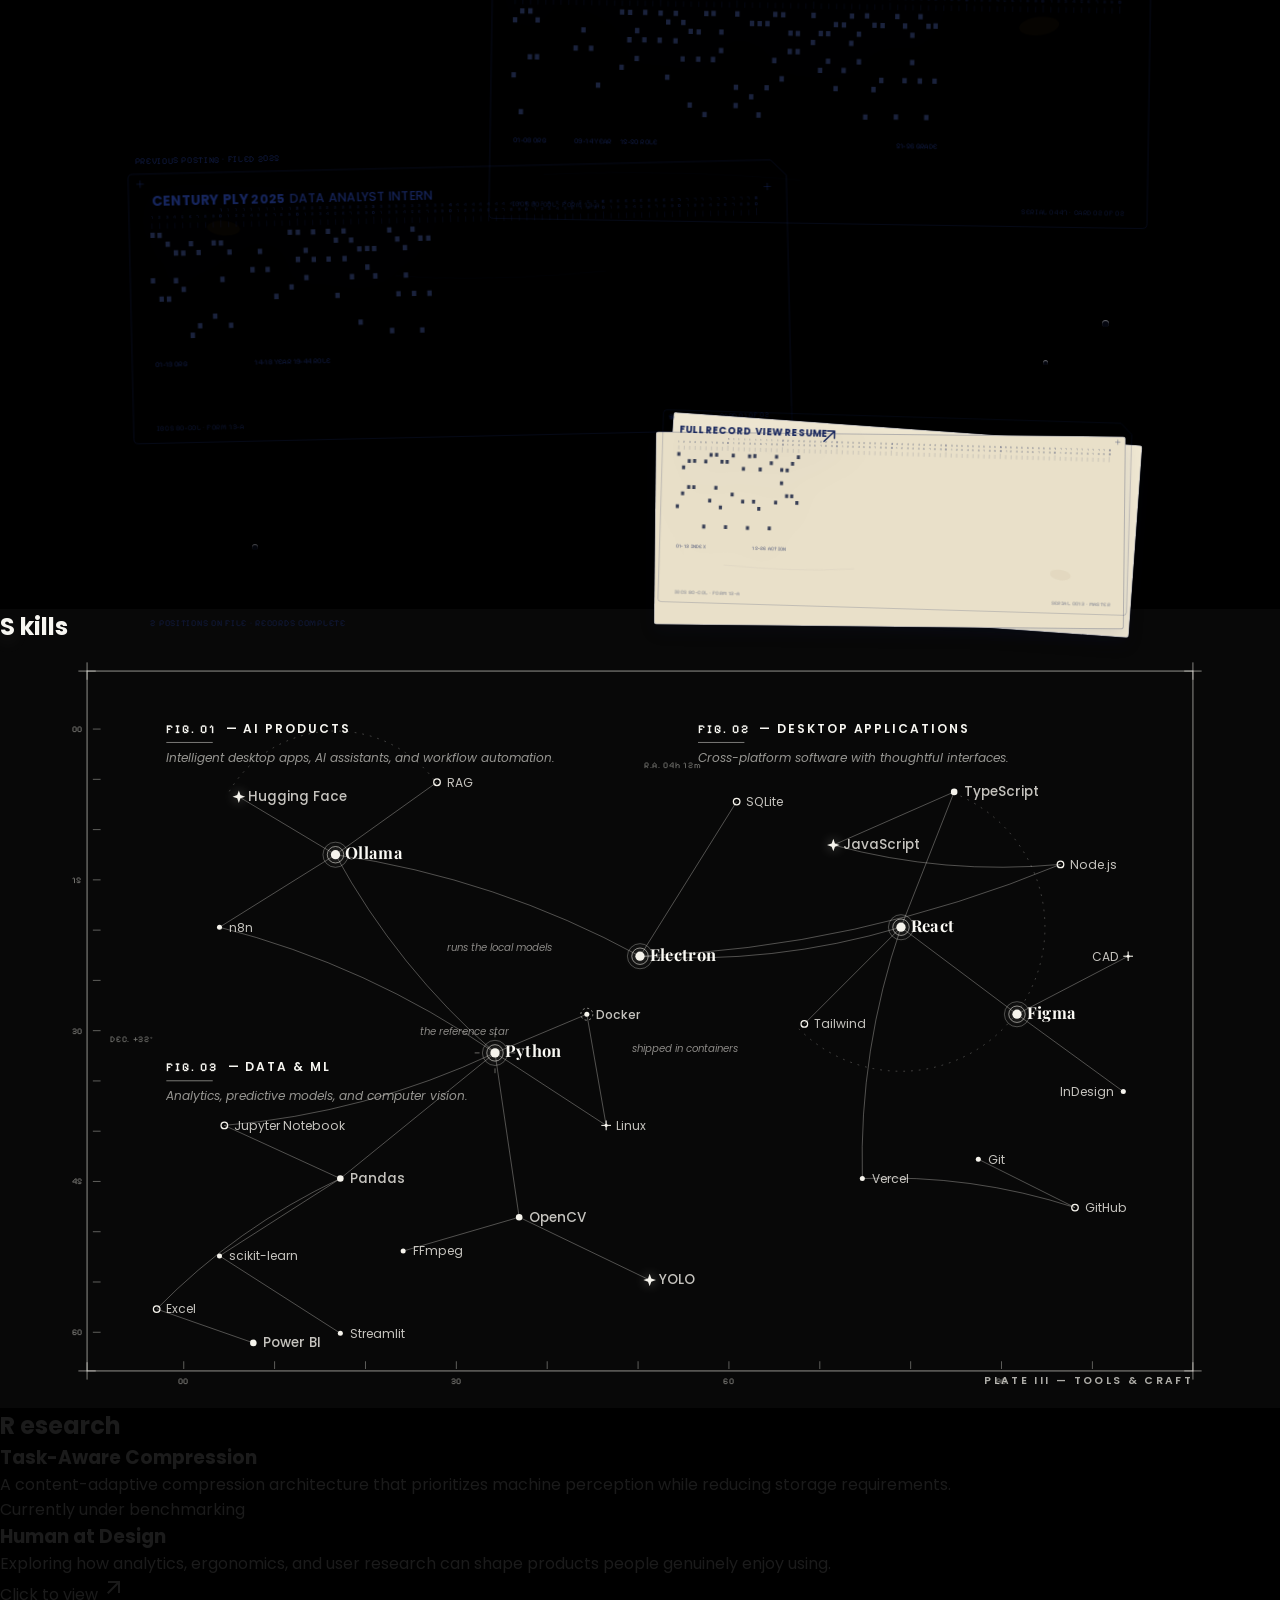
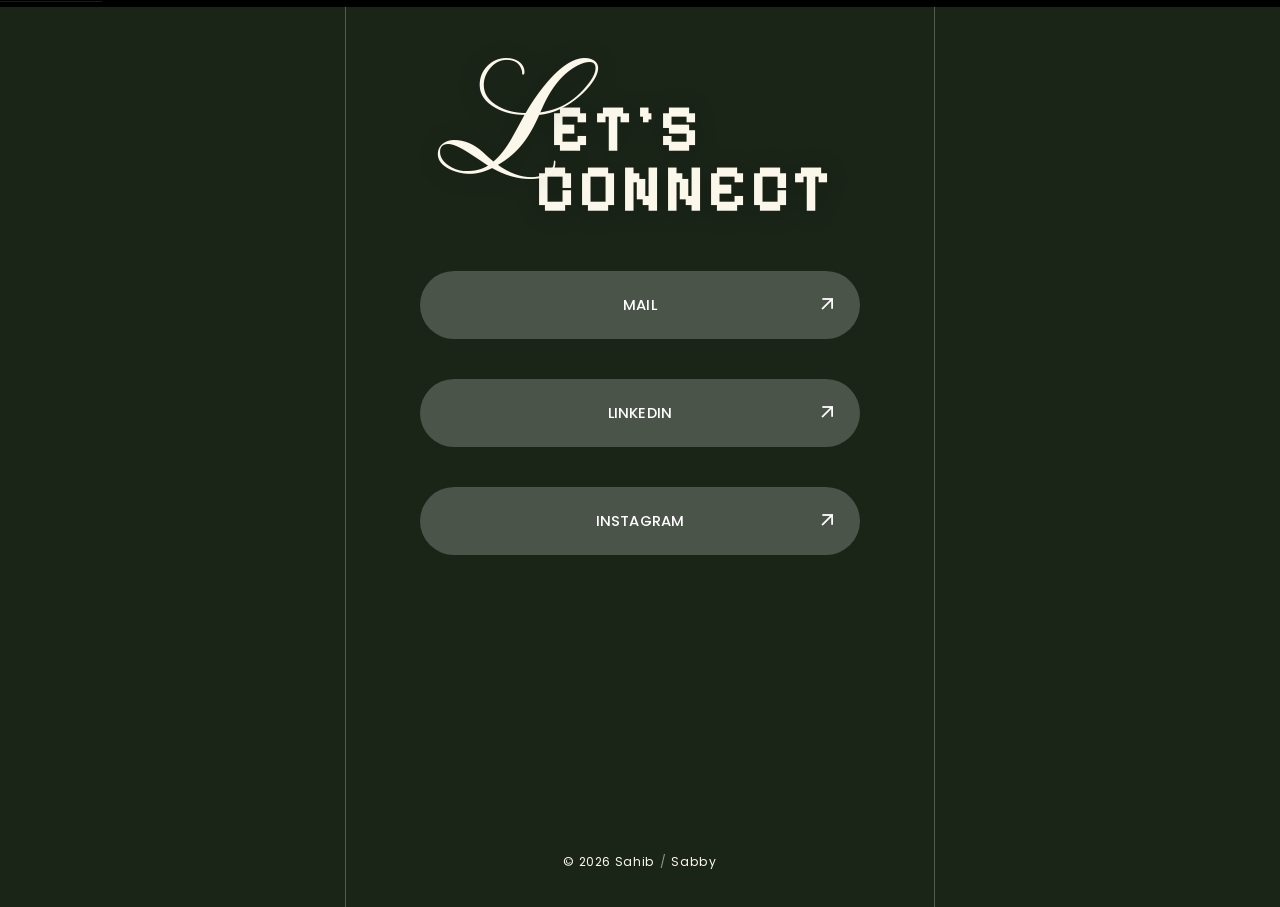
==== commit 84f0d630: "skills page is now black" ====
--- a/index.html
+++ b/index.html
@@ -34,7 +34,7 @@
     <link rel="stylesheet" href="css/hero.css?v=6">
     <link rel="stylesheet" href="css/about.css?v=8">
     <link rel="stylesheet" href="css/contact.css?v=5">
-    <link rel="stylesheet" href="css/skills.css?v=2">
+    <link rel="stylesheet" href="css/skills.css?v=3">
     <link rel="stylesheet" href="css/resume.css?v=2">
 
     <!-- Critical hero fallback: guarantees the full-screen cream hero
--- a/css/skills.css
+++ b/css/skills.css
@@ -1,16 +1,39 @@
 /* =====================================================
    SKILLS — "The Star Chart"
-   A hand-drawn scientific plate on cream paper: three
+   A hand-drawn astronomical plate on deep black: three
    constellations (FIG. 01–03) = the three capability
    groups; stars = technologies; hairlines = relationships
    that are technically true. Atlas furniture: registration
    crosses, declination ruler, scale, plate caption.
-   Mobile re-renders the same constellations as three
+   Hierarchy is carried purely by white opacity — never by
+   hue. Mobile re-renders the same constellations as three
    stacked mini-plates.
    ===================================================== */
 
+/* ---- the night sky -------------------------------------
+   The section is a deliberate full-black interruption
+   between the cream sections: no gradient in, no gradient
+   out — just a clean cut. */
+
+#skills{
+    background:#080808;
+}
+
+/* the title lives on black now: near-white ink, and the
+   cap's cream drop-shadow becomes a faint printed halo */
+#skills .section-title{
+    color:#F7F6F1;
+}
+
+#skills .section-title__cap{
+    text-shadow:0 6px 18px rgba(245,243,236,.1);
+}
+
 .chart-wrap{
-    --cobalt:#2646C6;               /* focus ink, brighter than navy */
+    /* off-white plate ink — every chart element derives from
+       this one color; hierarchy = opacity, never hue */
+    --plate-ink:#F5F3EC;
+    --focus-ink:#FFFFFF;            /* the star at the eyepiece */
     max-width:1160px;
     margin-inline:auto;
 }
@@ -23,24 +46,24 @@
     width:100%;
     height:auto;
     overflow:visible;
-    color:var(--navy);
+    color:var(--plate-ink);
 }
 
 /* ---- chart furniture (atlas details) ---- */
 
 .chart__frame{
     fill:none;
-    stroke:rgba(22,37,92,.42);
+    stroke:rgba(245,243,236,.5);
     stroke-width:1.2;
 }
 
 .chart__reg line{
-    stroke:rgba(22,37,92,.55);
+    stroke:rgba(245,243,236,.55);
     stroke-width:1;
 }
 
 .chart__tick{
-    stroke:rgba(22,37,92,.4);
+    stroke:rgba(245,243,236,.38);
     stroke-width:1;
 }
 
@@ -48,7 +71,7 @@
     font-family:var(--font-pixel);
     font-size:9px;
     letter-spacing:.06em;
-    fill:rgba(22,37,92,.55);
+    fill:rgba(245,243,236,.5);
 }
 
 .chart__platecap{
@@ -56,7 +79,7 @@
     font-size:11px;
     font-weight:600;
     letter-spacing:.22em;
-    fill:rgba(22,37,92,.66);
+    fill:rgba(245,243,236,.7);
 }
 
 /* ---- FIG captions (the editorial atlas labels) ---- */
@@ -66,7 +89,7 @@
     font-weight:600;
     font-size:12.5px;
     letter-spacing:.16em;
-    fill:var(--navy);
+    fill:#F7F6F1;
 }
 
 .chart__figno{
@@ -75,7 +98,7 @@
 }
 
 .chart__figrule{
-    stroke:rgba(22,37,92,.5);
+    stroke:rgba(245,243,236,.5);
     stroke-width:1;
 }
 
@@ -83,14 +106,14 @@
     font-family:var(--font-body);
     font-style:italic;
     font-size:12.5px;
-    fill:var(--navy-soft);
+    fill:rgba(245,243,236,.6);
 }
 
 /* ---- relationships ---- */
 
 .edge{
     fill:none;                /* paths must never fill their chord */
-    stroke:rgba(22,37,92,.3);
+    stroke:rgba(245,243,236,.32);
     stroke-width:1;
     stroke-dasharray:1;
     stroke-dashoffset:0;
@@ -112,13 +135,13 @@
 .star__hit{ fill:transparent; }
 
 .star__dot{
-    fill:var(--navy);
-    transition:fill .3s ease;
+    fill:var(--plate-ink);
+    transition:fill .3s ease, filter .3s ease;
 }
 
 .star__ring{
     fill:none;
-    stroke:rgba(22,37,92,.5);
+    stroke:rgba(245,243,236,.55);
     stroke-width:1;
     transition:stroke .3s ease;
 }
@@ -126,7 +149,7 @@
 /* open (outlined) body — "verified position" circle */
 .star__dot--open{
     fill:none;
-    stroke:var(--navy);
+    stroke:var(--plate-ink);
     stroke-width:1.3;
     transition:stroke .3s ease;
 }
@@ -134,7 +157,7 @@
 /* dashed container-ring (Docker) */
 .star__dashring{
     fill:none;
-    stroke:rgba(22,37,92,.55);
+    stroke:rgba(245,243,236,.55);
     stroke-width:1;
     stroke-dasharray:2.2 2.6;
     transition:stroke .3s ease;
@@ -142,34 +165,34 @@
 
 .star__ring2{
     fill:none;
-    stroke:rgba(22,37,92,.3);
+    stroke:rgba(245,243,236,.3);
     stroke-width:1;
     transition:stroke .3s ease;
 }
 
 /* starbursts (4-point) */
 .star__burst{
-    fill:var(--navy);
+    fill:var(--plate-ink);
     transition:fill .3s ease;
 }
 
 /* cross / variable-star marks */
 .star__mark line{
-    stroke:var(--navy);
+    stroke:var(--plate-ink);
     stroke-width:1.1;
     transition:stroke .3s ease;
 }
 
 /* reference-star direction ticks */
 .star__reftick{
-    stroke:rgba(22,37,92,.45);
+    stroke:rgba(245,243,236,.42);
     stroke-width:1;
 }
 
 .star__label{
     font-family:var(--font-body);
     font-weight:400;
-    fill:rgba(22,37,92,.85);
+    fill:rgba(245,243,236,.8);
     transition:fill .3s ease;
 }
 
@@ -178,19 +201,27 @@
 .star--dashring .star__label{ font-weight:500; }
 
 /* anchors get the site's editorial serif — the plate's
-   named major stars */
+   named major stars, set nearly white */
 .star__label--anchor{
     font-family:"Playfair Display", Georgia, serif;
     font-weight:700;
     letter-spacing:.02em;
-    fill:var(--navy);
+    fill:#FBFAF5;
+}
+
+/* a restrained luminosity for the named stars: a soft white
+   halo behind the core — atmospheric, never neon */
+.star--anchor .star__dot--core,
+.star--burst .star__burst{
+    filter:drop-shadow(0 0 6px rgba(245,243,236,.45));
 }
 
 /* orbital arcs — dotted, truthful: a hub's satellites
-   really do lie (almost) on this circle */
+   really do lie (almost) on this circle. One step fainter
+   than the relationship hairlines. */
 .orbit-arc{
     fill:none;
-    stroke:rgba(22,37,92,.4);
+    stroke:rgba(245,243,236,.26);
     stroke-width:1;
     stroke-dasharray:1 7;
     stroke-linecap:round;
@@ -202,7 +233,7 @@
     font-family:var(--font-body);
     font-style:italic;
     font-size:10.5px;
-    fill:rgba(63,91,150,.72);
+    fill:rgba(245,243,236,.55);
     transition:opacity 1s ease 1.2s;
 }
 
@@ -210,7 +241,7 @@
     font-family:var(--font-pixel);
     font-size:9px;
     letter-spacing:.08em;
-    fill:rgba(22,37,92,.5);
+    fill:rgba(245,243,236,.45);
     transition:opacity 1s ease 1.2s;
 }
 
@@ -234,36 +265,45 @@
     to{ opacity:1; }
 }
 
-/* ---- focus: one technology at the eyepiece ---- */
-
-.chart.has-focus .star:not(.is-focus):not(.is-linked){ opacity:.22; }
+/* ---- focus: one constellation becoming visible in the
+   night sky. Brightness and opacity only — the focused star
+   burns full white, its links brighten, everything else
+   recedes into the dark. ---- */
+
+.chart.has-focus .star:not(.is-focus):not(.is-linked){ opacity:.18; }
 .chart.has-focus .edge:not(.is-lit){ opacity:.06; }
 .chart.has-focus .orbit-arc:not(.is-lit){ opacity:.12; }
 
 .star.is-focus .star__dot,
-.star.is-linked .star__dot{ fill:var(--cobalt); }
+.star.is-linked .star__dot{ fill:var(--focus-ink); }
 
 .star.is-focus .star__dot--open,
-.star.is-linked .star__dot--open{ fill:none; stroke:var(--cobalt); }
+.star.is-linked .star__dot--open{ fill:none; stroke:var(--focus-ink); }
 
 .star.is-focus .star__ring,
 .star.is-linked .star__ring,
 .star.is-focus .star__ring2,
 .star.is-linked .star__ring2,
 .star.is-focus .star__dashring,
-.star.is-linked .star__dashring{ stroke:var(--cobalt); }
+.star.is-linked .star__dashring{ stroke:var(--focus-ink); }
 
 .star.is-focus .star__burst,
-.star.is-linked .star__burst{ fill:var(--cobalt); }
+.star.is-linked .star__burst{ fill:var(--focus-ink); }
 
 .star.is-focus .star__mark line,
-.star.is-linked .star__mark line{ stroke:var(--cobalt); }
+.star.is-linked .star__mark line{ stroke:var(--focus-ink); }
 
 .star.is-focus .star__label,
-.star.is-linked .star__label{ fill:var(--cobalt); }
+.star.is-linked .star__label{ fill:var(--focus-ink); }
+
+/* the star at the eyepiece gains a touch more halo */
+.star.is-focus .star__dot--core,
+.star.is-focus .star__burst{
+    filter:drop-shadow(0 0 9px rgba(255,255,255,.6));
+}
 
 .edge.is-lit{
-    stroke:var(--cobalt);
+    stroke:var(--focus-ink);
     stroke-width:1.6;
     opacity:1;
     animation:edge-redraw .65s var(--ease) both;
@@ -294,7 +334,7 @@
         font-weight:600;
         font-size:12.5px;
         letter-spacing:.16em;
-        color:var(--navy);
+        color:#F7F6F1;
         margin-bottom:6px;
     }
 
@@ -309,7 +349,7 @@
         font-style:italic;
         font-size:12.5px;
         letter-spacing:0;
-        color:var(--navy-soft);
+        color:rgba(245,243,236,.6);
         margin-top:4px;
     }
 
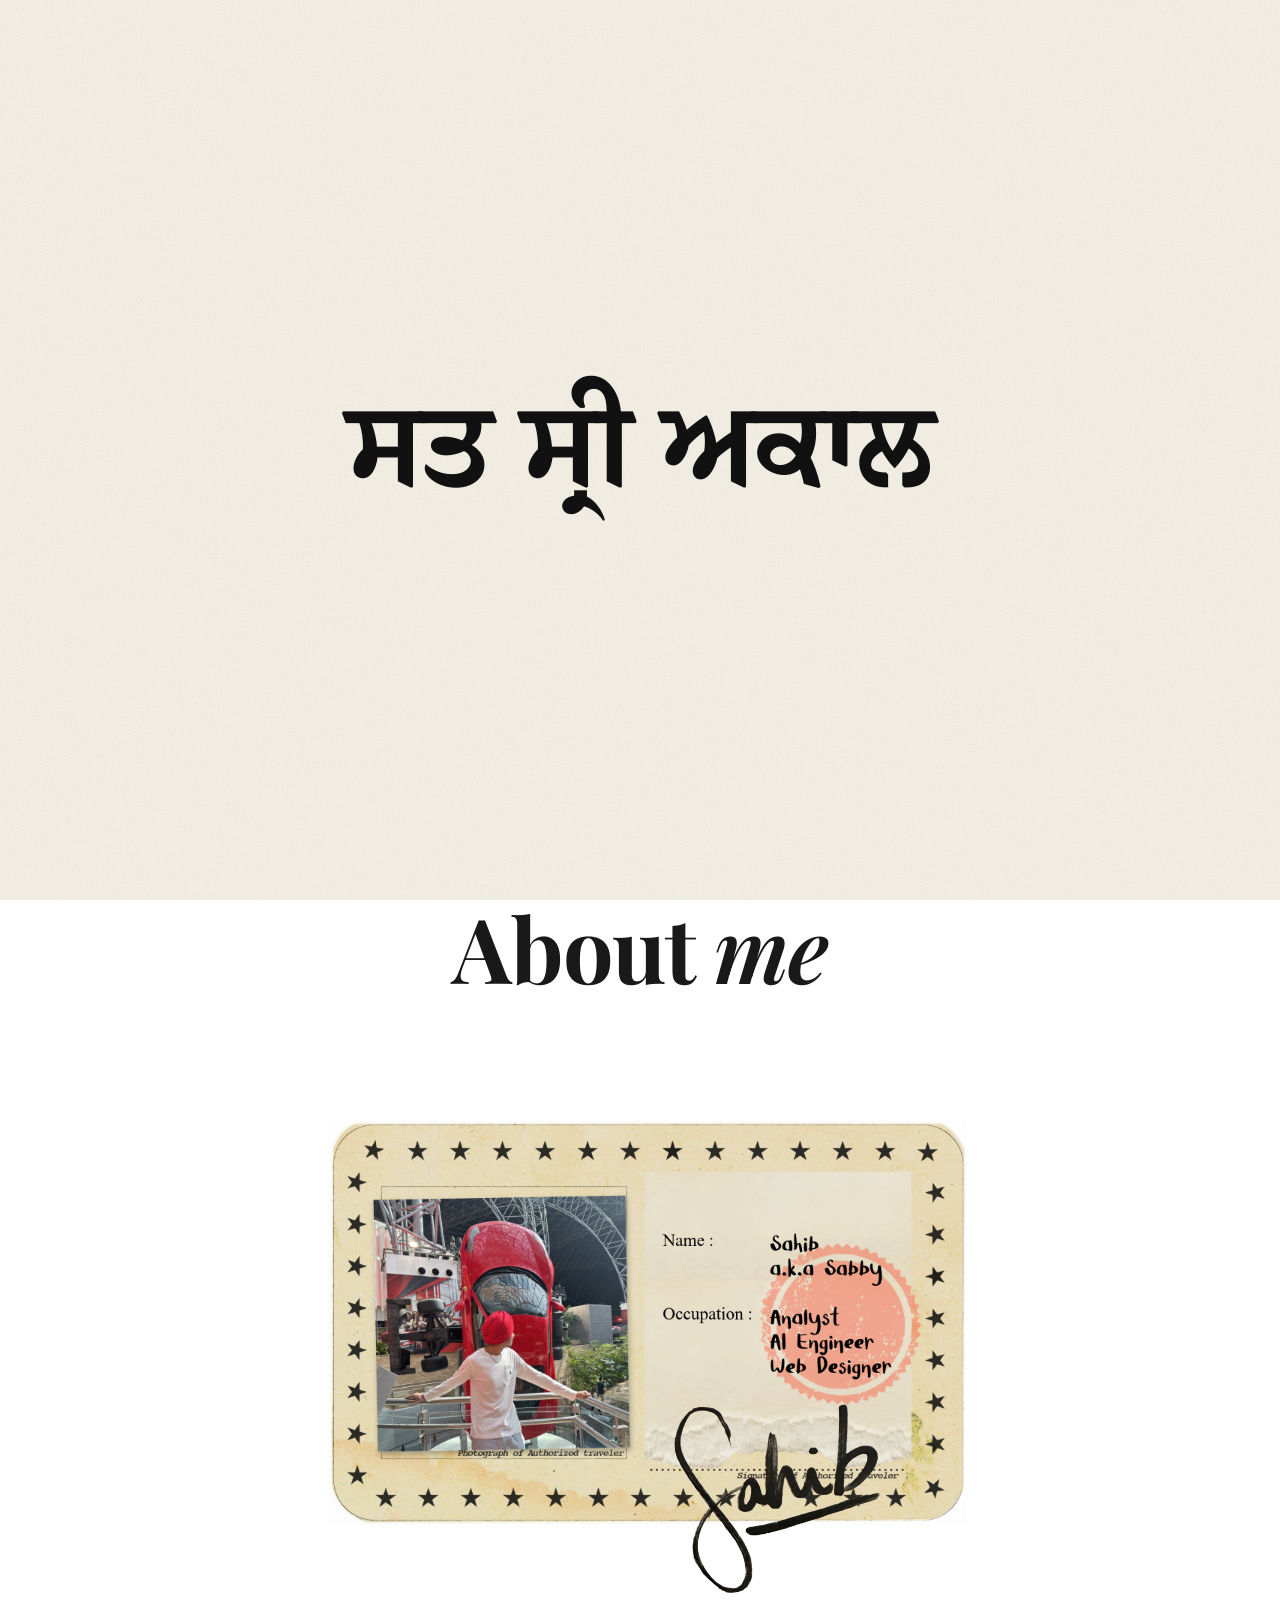
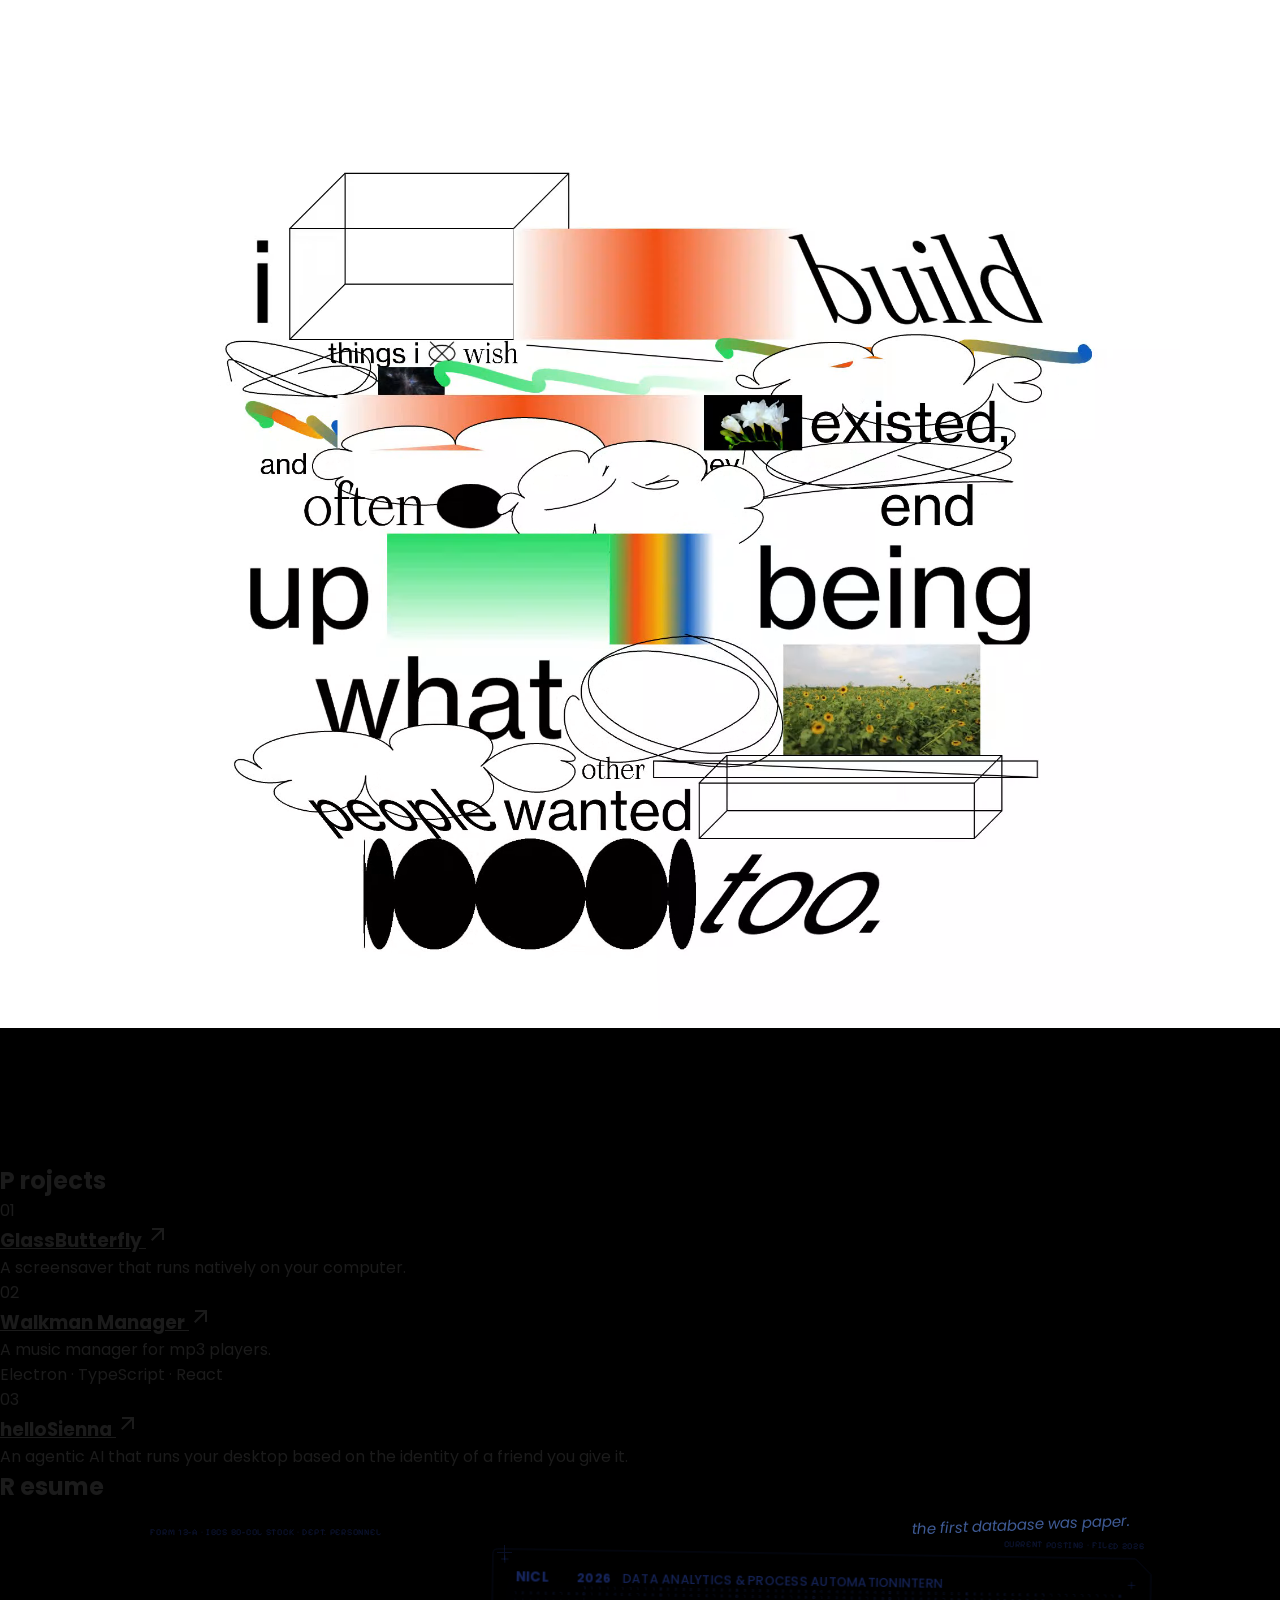
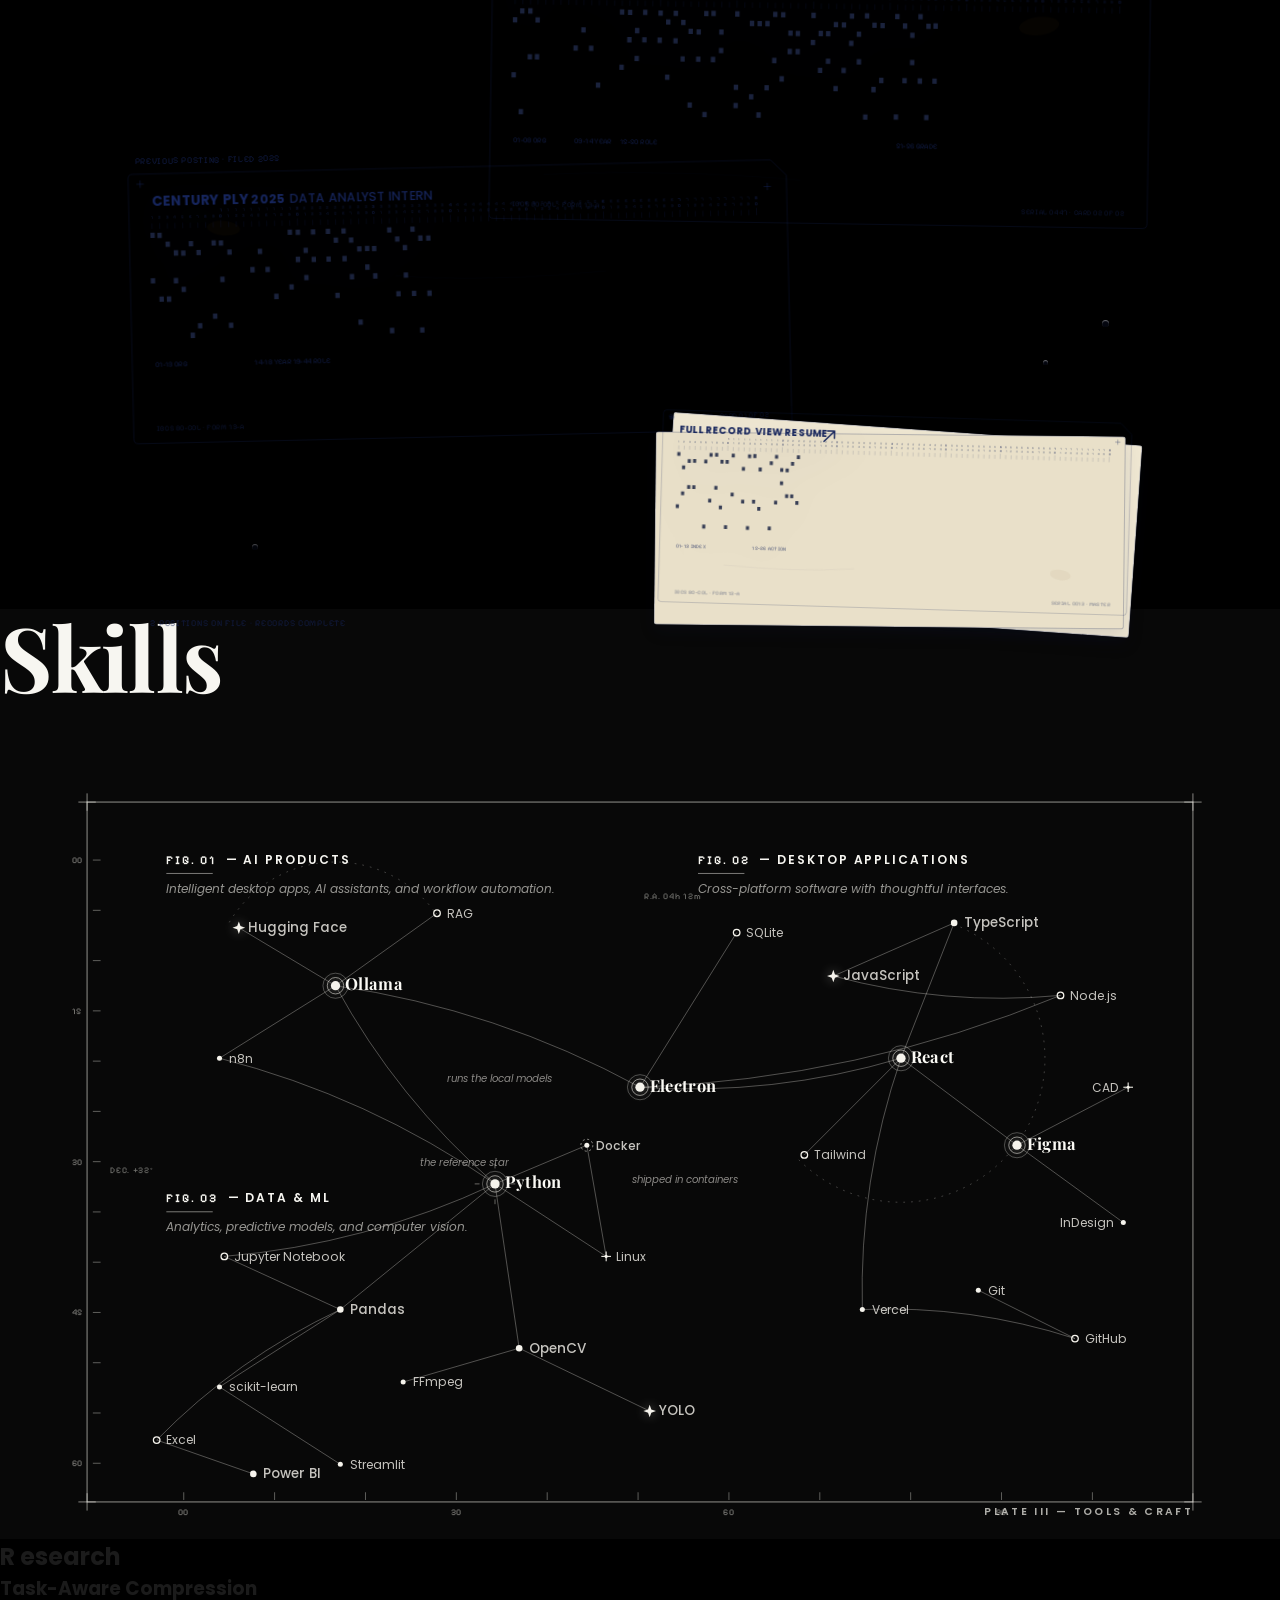
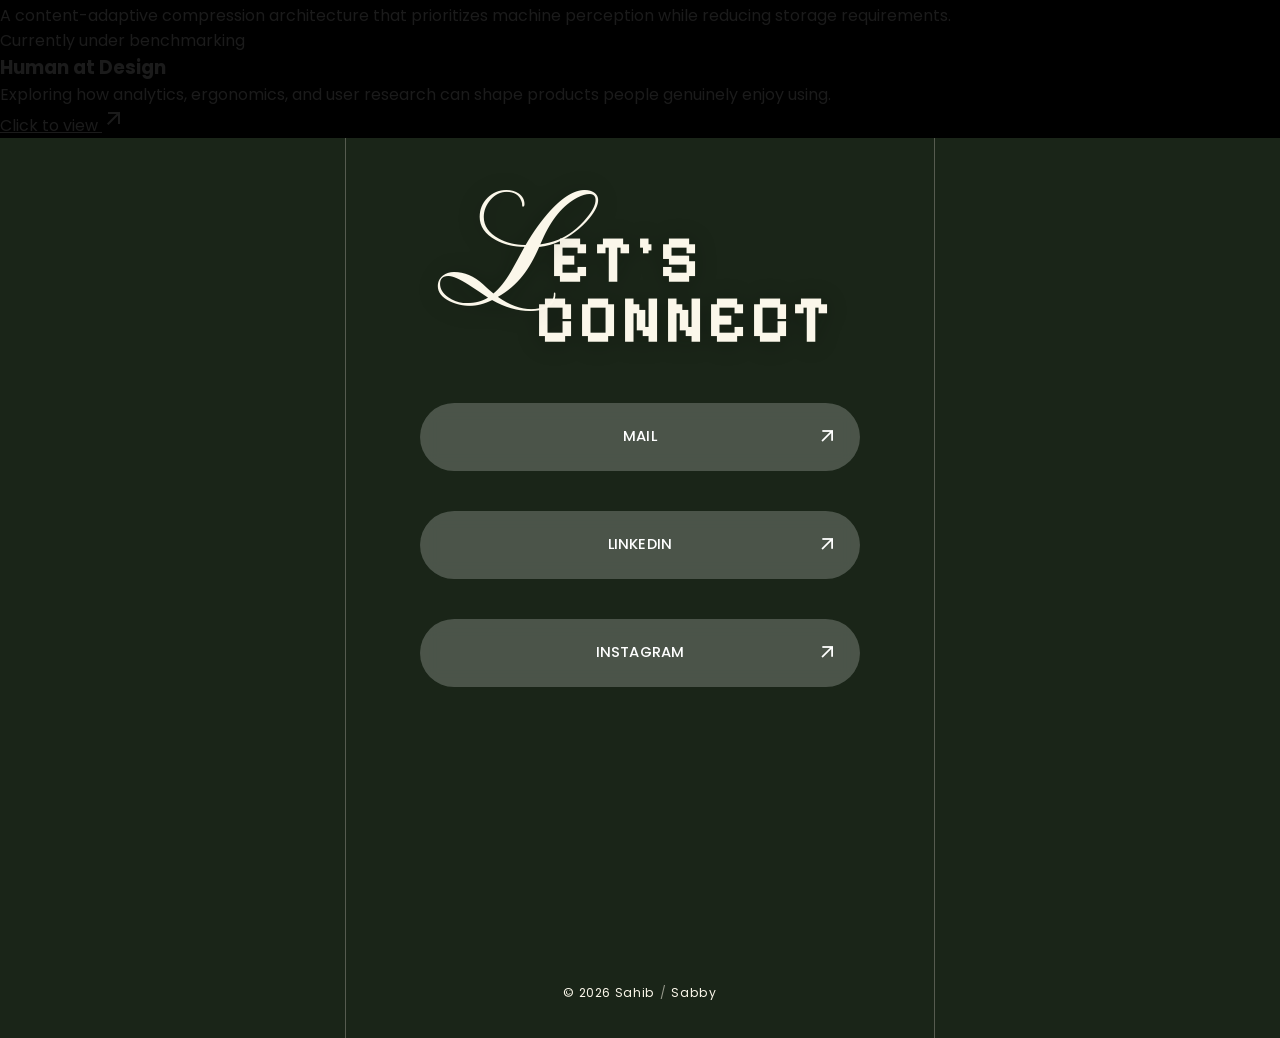
==== commit bb3d4348: "changed the font of the skills" ====
--- a/index.html
+++ b/index.html
@@ -34,7 +34,7 @@
     <link rel="stylesheet" href="css/hero.css?v=6">
     <link rel="stylesheet" href="css/about.css?v=8">
     <link rel="stylesheet" href="css/contact.css?v=5">
-    <link rel="stylesheet" href="css/skills.css?v=3">
+    <link rel="stylesheet" href="css/skills.css?v=4">
     <link rel="stylesheet" href="css/resume.css?v=2">
 
     <!-- Critical hero fallback: guarantees the full-screen cream hero
@@ -543,10 +543,7 @@
 
         <div class="section__inner">
 
-            <h2 class="section-title section-title--left" data-reveal>
-                <span class="section-title__cap">S</span>
-                <span class="section-title__rest">kills</span>
-            </h2>
+            <h2 class="skills-title" data-reveal>Skills</h2>
 
         <div class="chart-wrap">
 
--- a/css/skills.css
+++ b/css/skills.css
@@ -19,14 +19,25 @@
     background:#080808;
 }
 
-/* the title lives on black now: near-white ink, and the
-   cap's cream drop-shadow becomes a faint printed halo */
-#skills .section-title{
+/* the heading — the same editorial serif system as the About
+   heading (Playfair Display 700, identical size / leading /
+   tracking, not uppercase), set in off-white for the night
+   sky. Position + vertical rhythm unchanged. */
+.skills-title{
+    font-family:"Playfair Display",Georgia,serif;
+    font-weight:700;
+    font-size:clamp(44px, 7vw, 92px);
+    line-height:1.05;
+    letter-spacing:-.015em;
     color:#F7F6F1;
-}
-
-#skills .section-title__cap{
-    text-shadow:0 6px 18px rgba(245,243,236,.1);
+    margin-bottom:clamp(40px, 6vw, 72px);   /* unchanged section rhythm */
+}
+
+/* mirror the About heading's responsive step */
+@media (max-width:640px){
+    .skills-title{
+        font-size:clamp(38px, 11vw, 54px);
+    }
 }
 
 .chart-wrap{
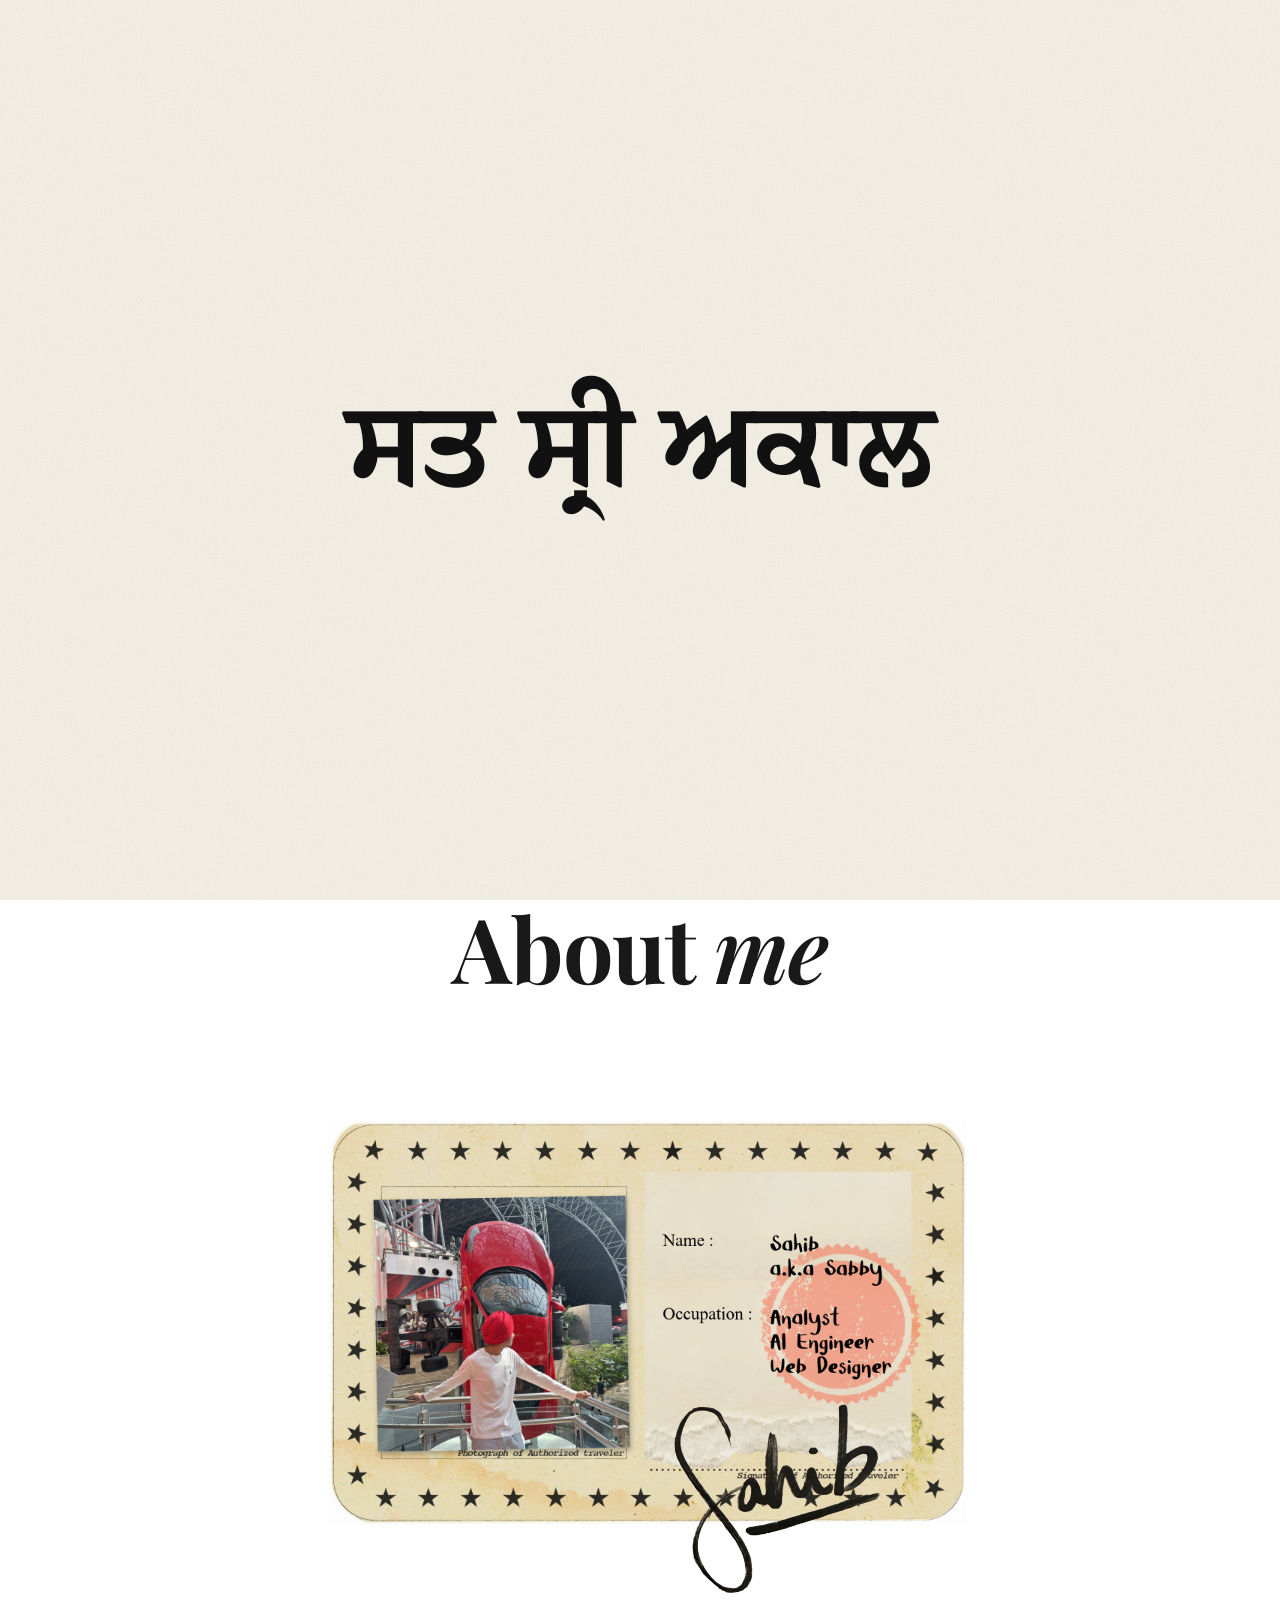
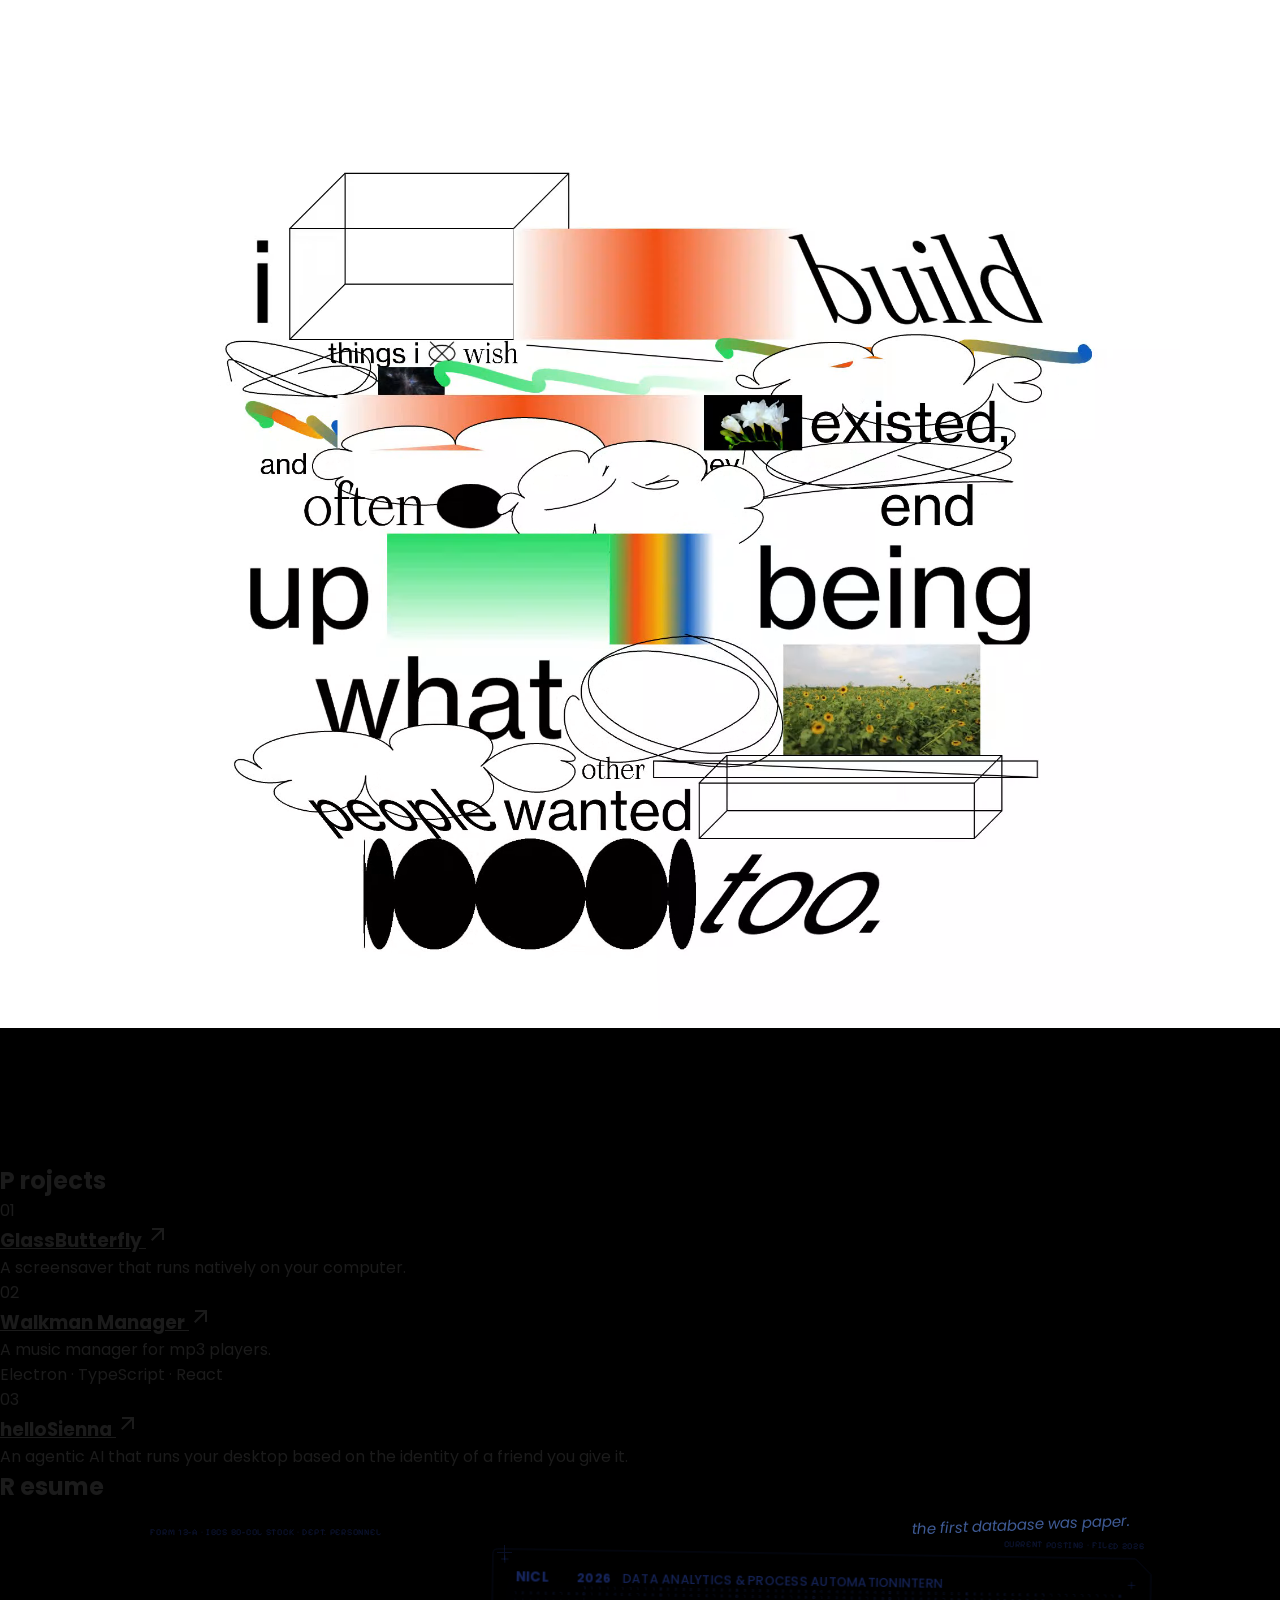
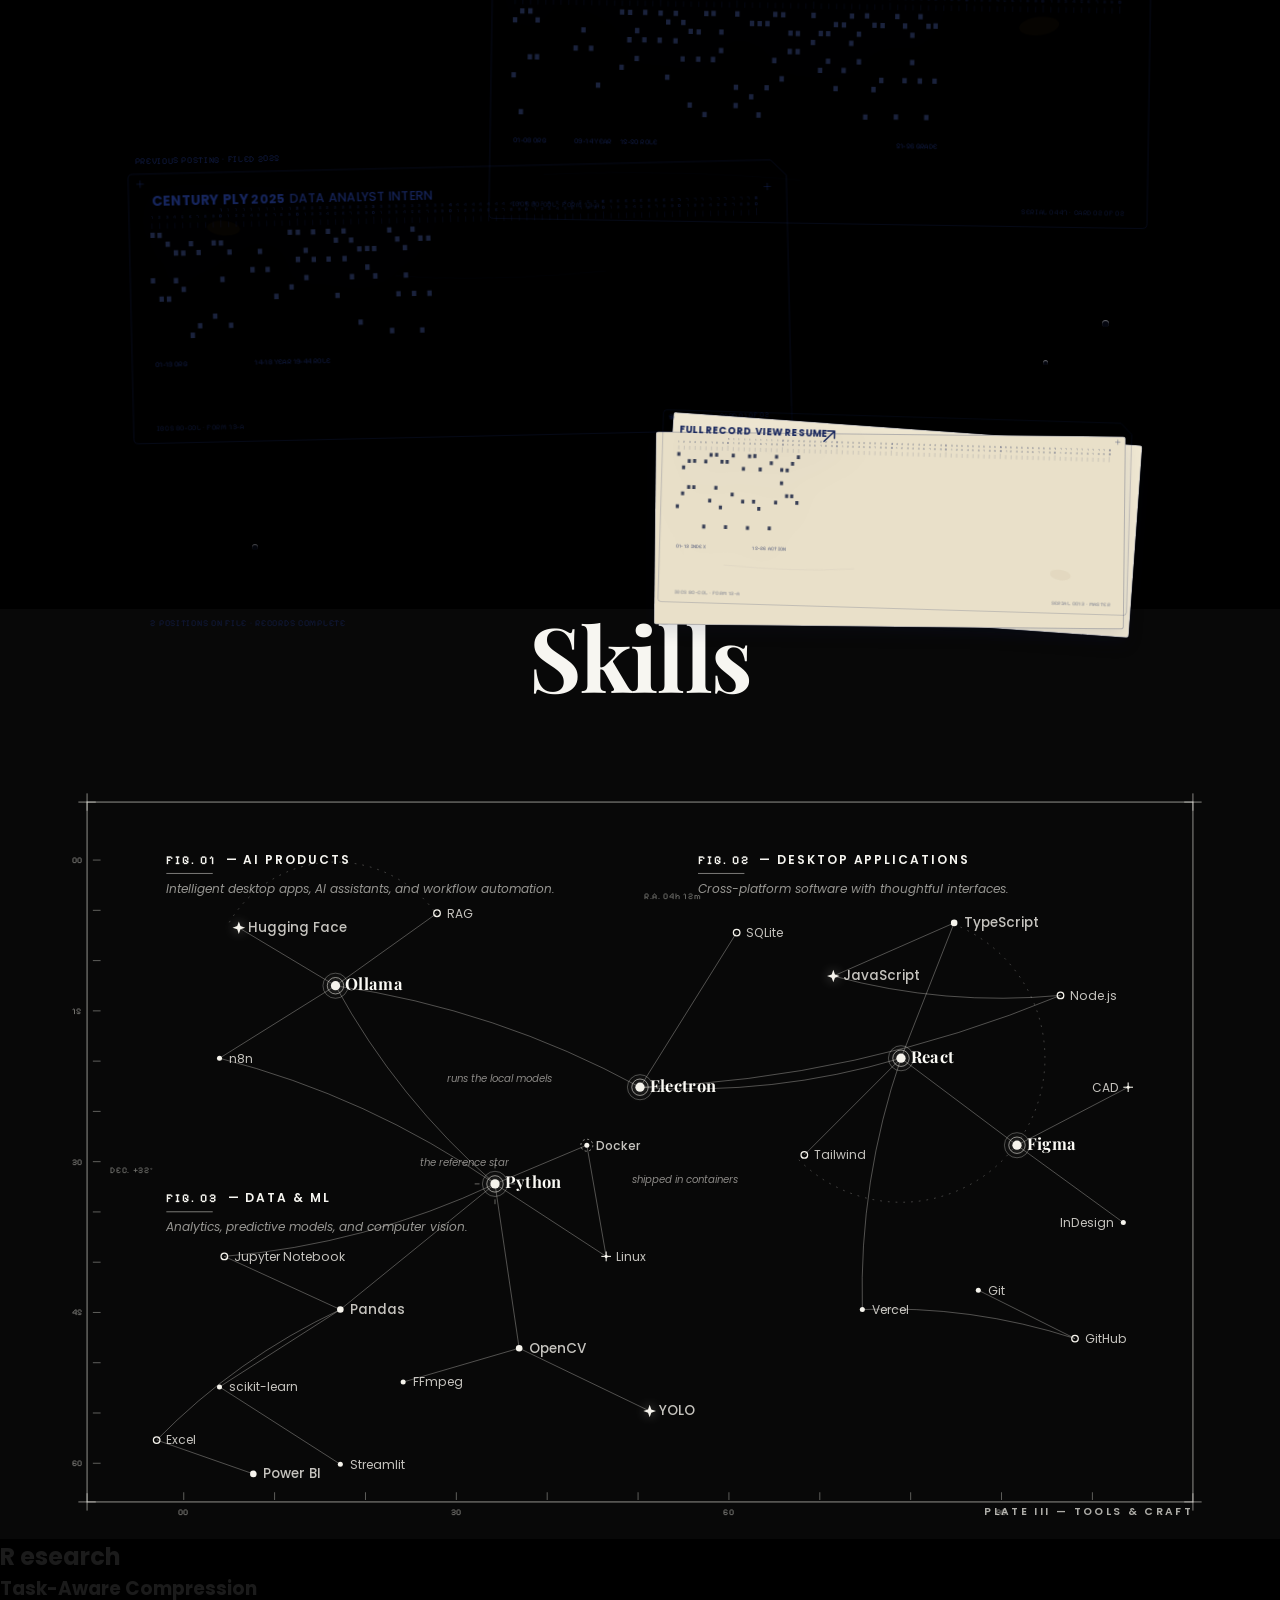
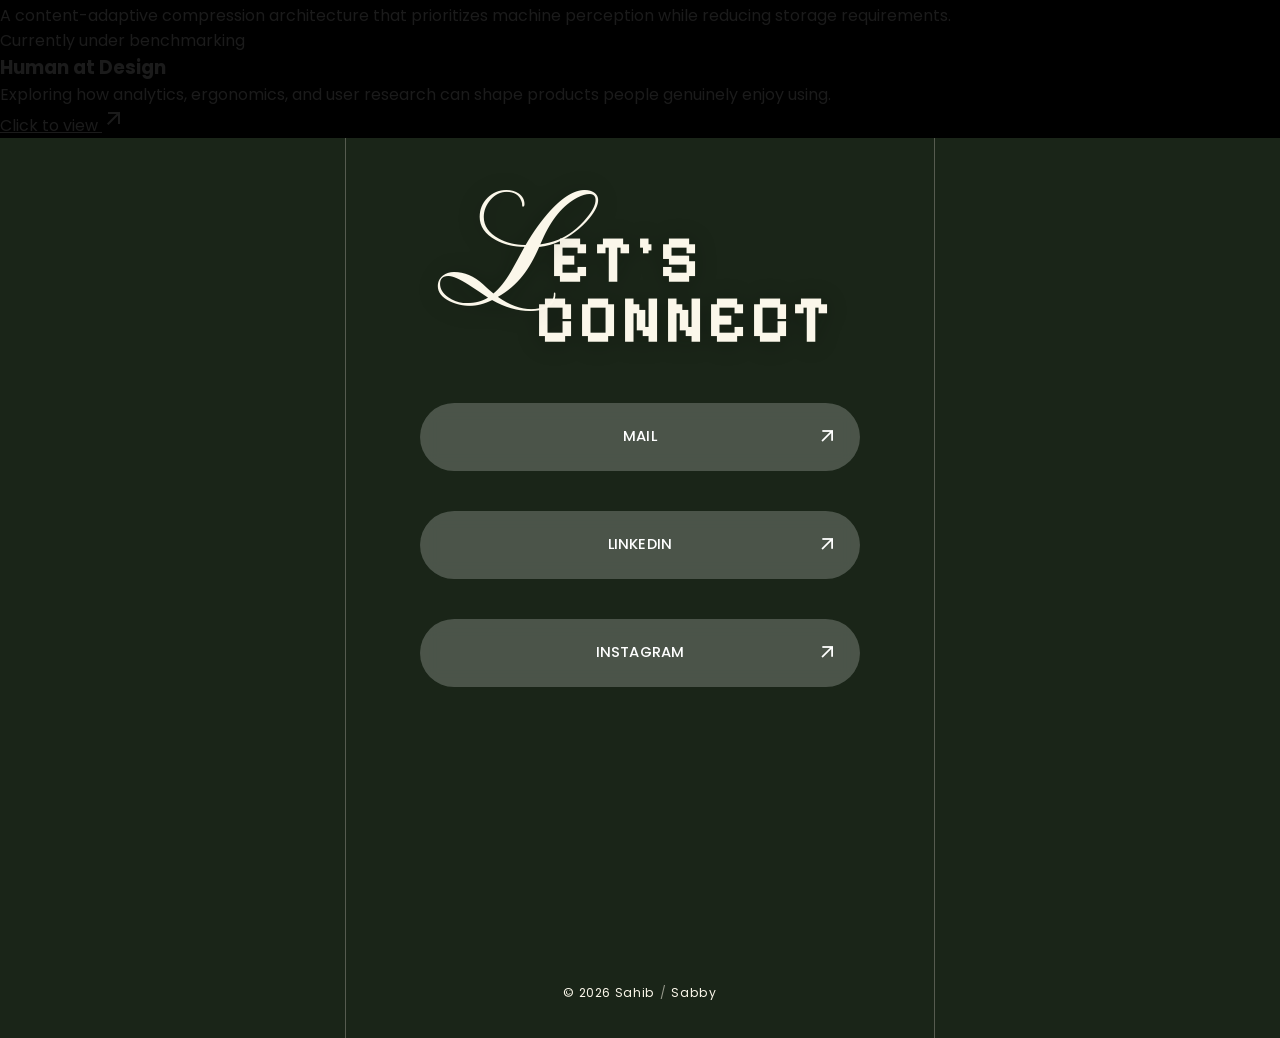
==== commit 56b29ac3: "skills is now centeraligned" ====
--- a/index.html
+++ b/index.html
@@ -34,7 +34,7 @@
     <link rel="stylesheet" href="css/hero.css?v=6">
     <link rel="stylesheet" href="css/about.css?v=8">
     <link rel="stylesheet" href="css/contact.css?v=5">
-    <link rel="stylesheet" href="css/skills.css?v=4">
+    <link rel="stylesheet" href="css/skills.css?v=5">
     <link rel="stylesheet" href="css/resume.css?v=2">
 
     <!-- Critical hero fallback: guarantees the full-screen cream hero
--- a/css/skills.css
+++ b/css/skills.css
@@ -30,6 +30,7 @@
     line-height:1.05;
     letter-spacing:-.015em;
     color:#F7F6F1;
+    text-align:center;                      /* centred, like the About heading */
     margin-bottom:clamp(40px, 6vw, 72px);   /* unchanged section rhythm */
 }
 
